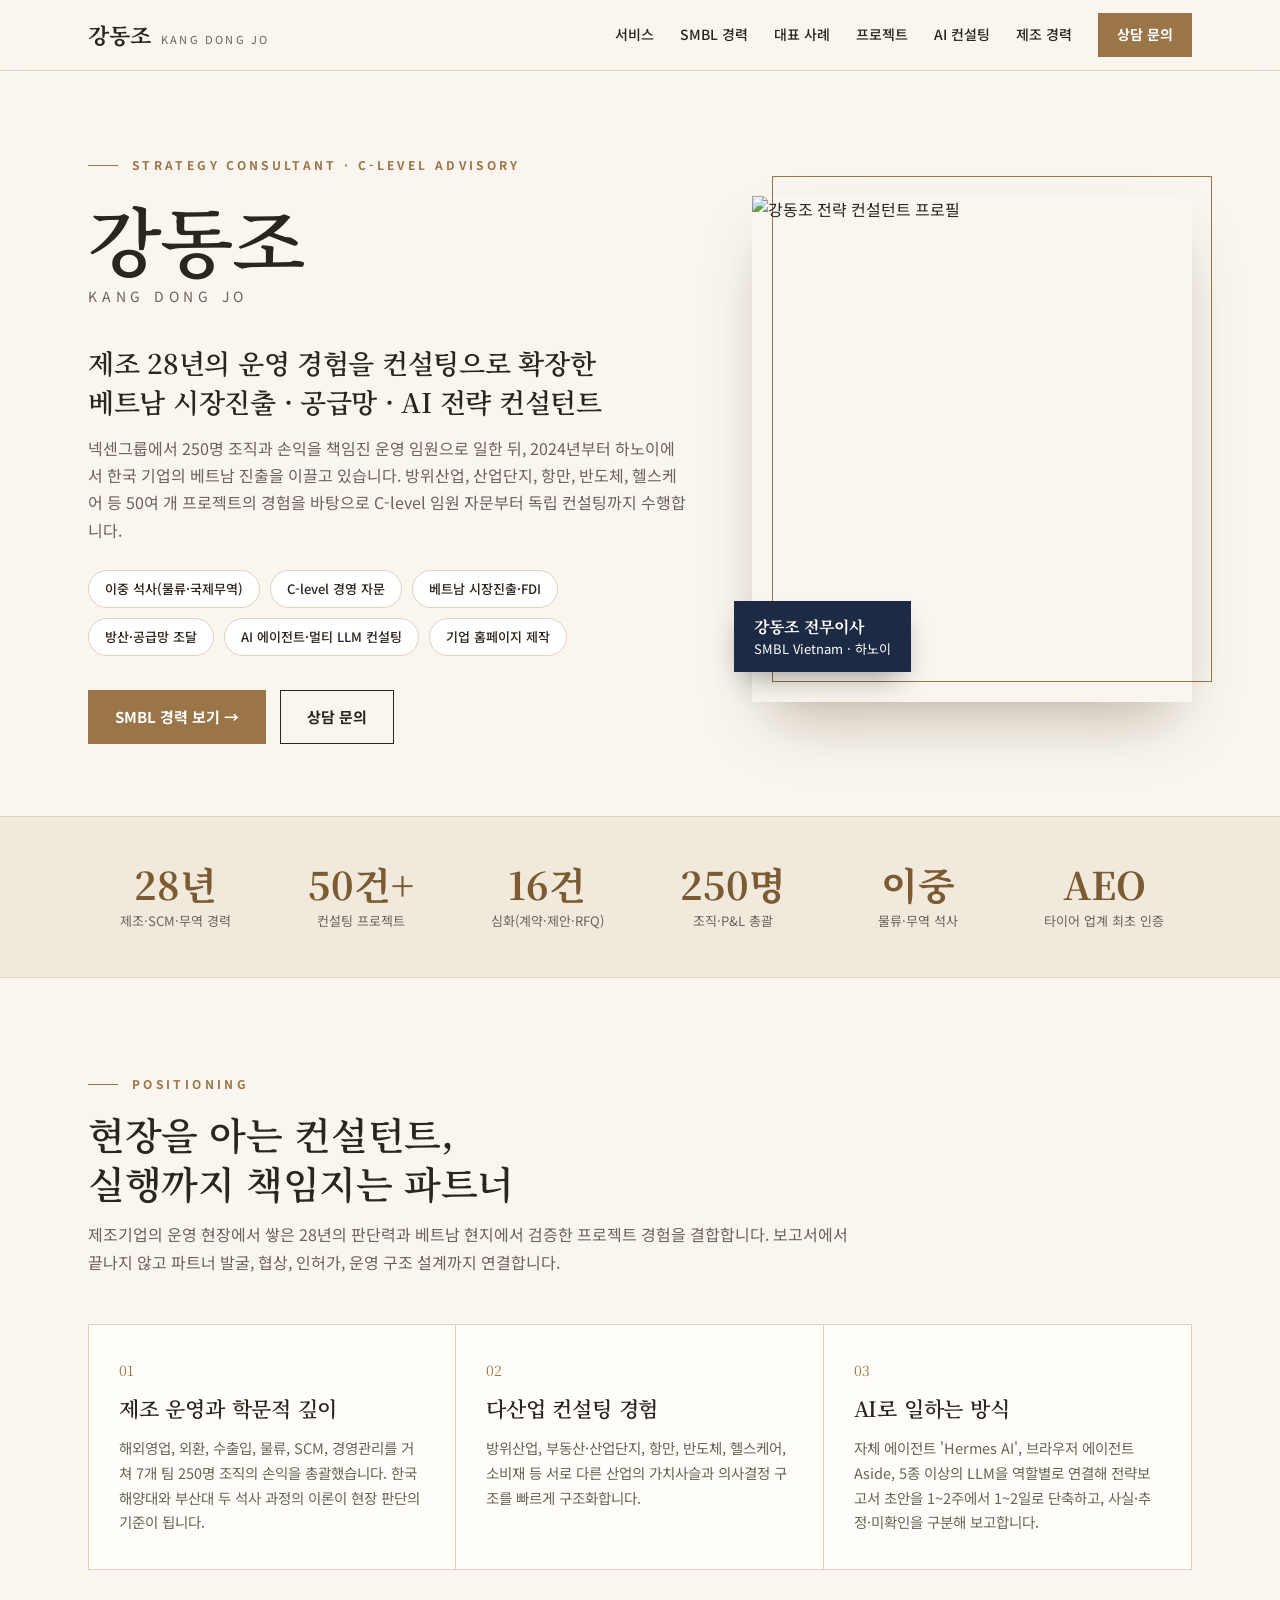
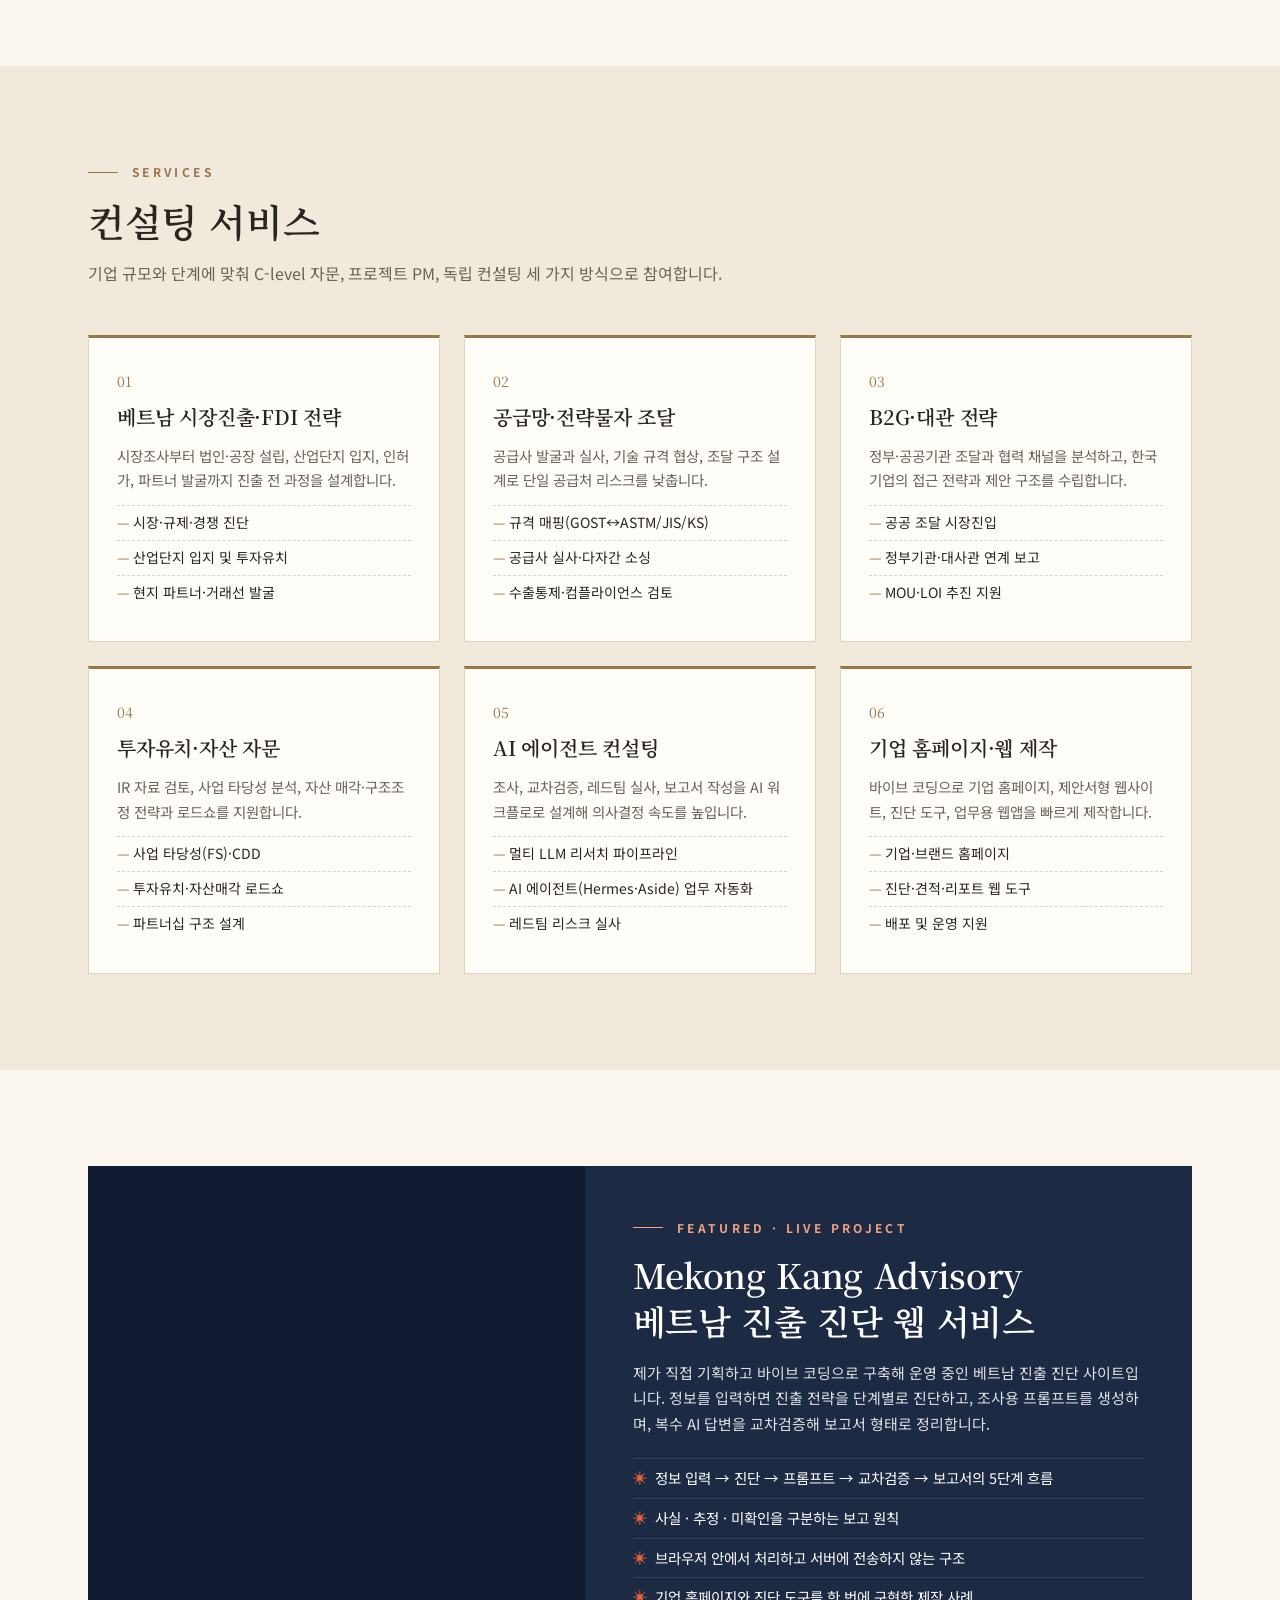
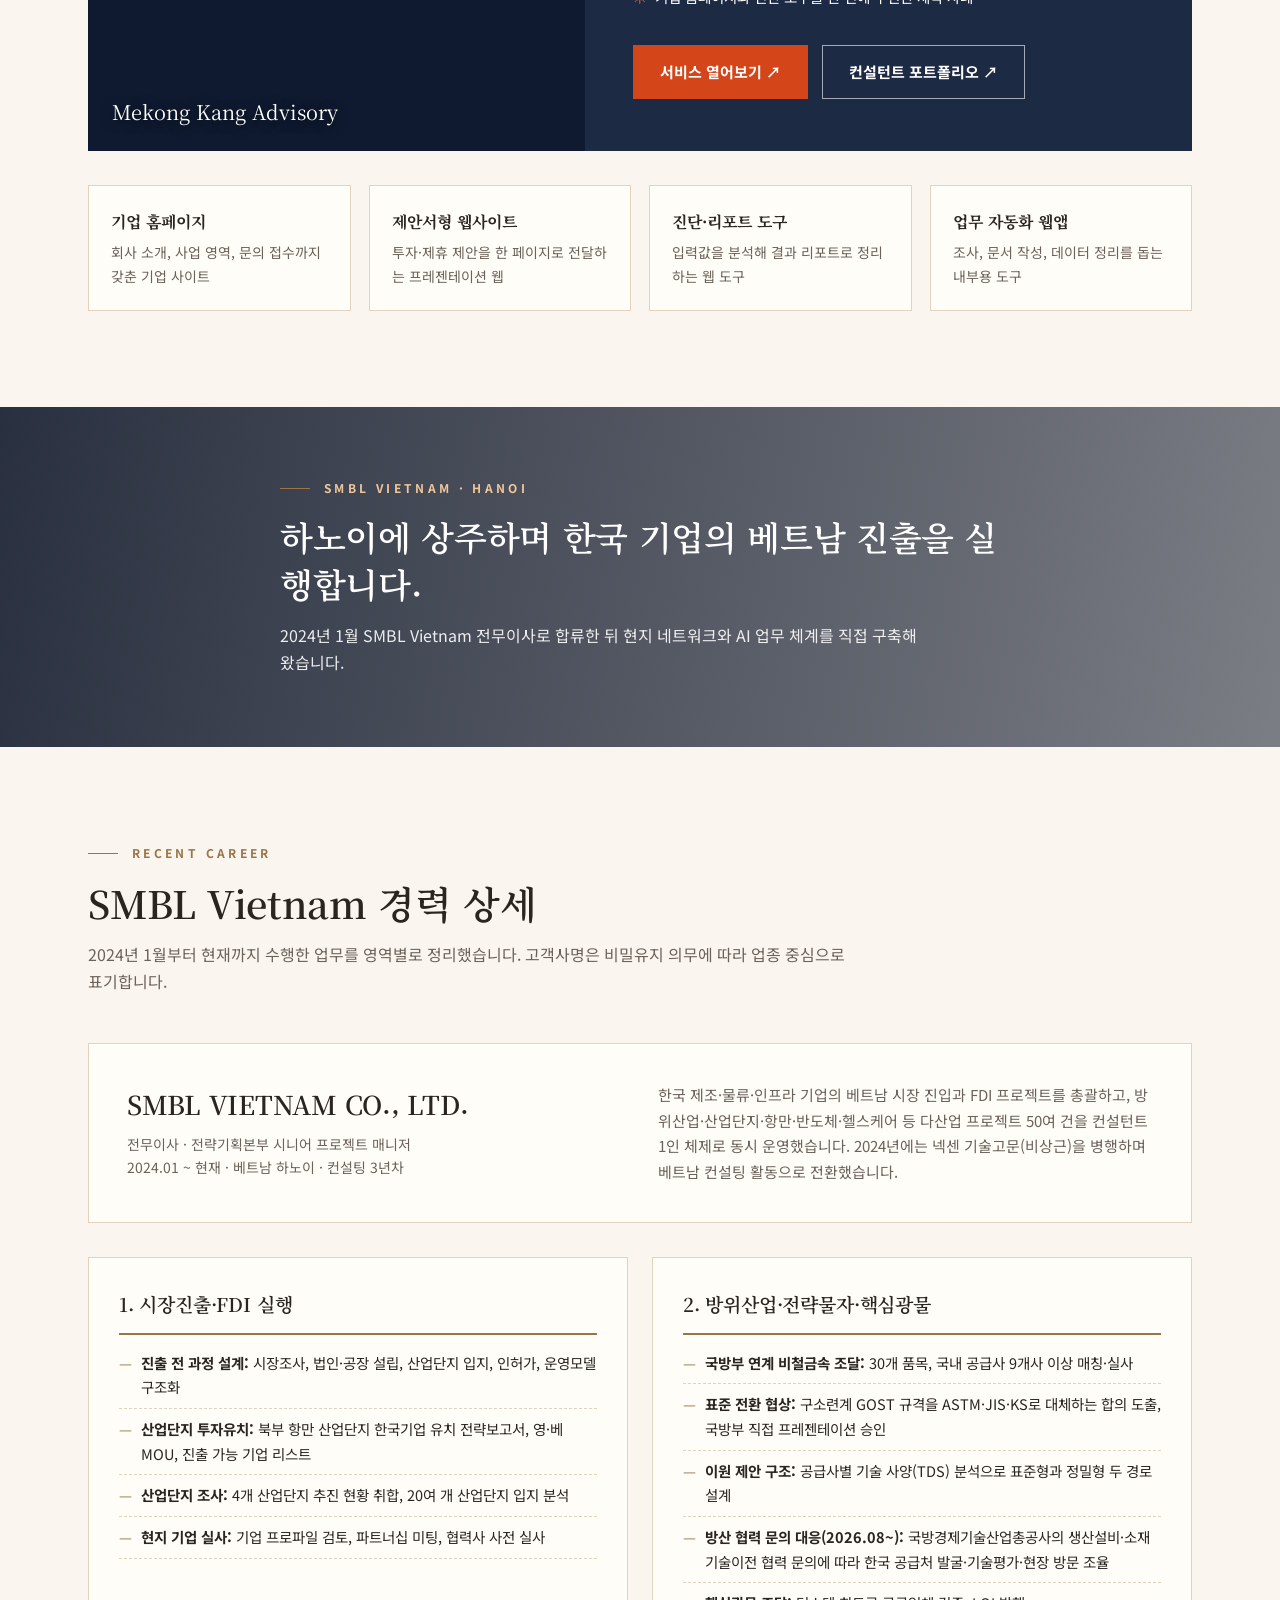
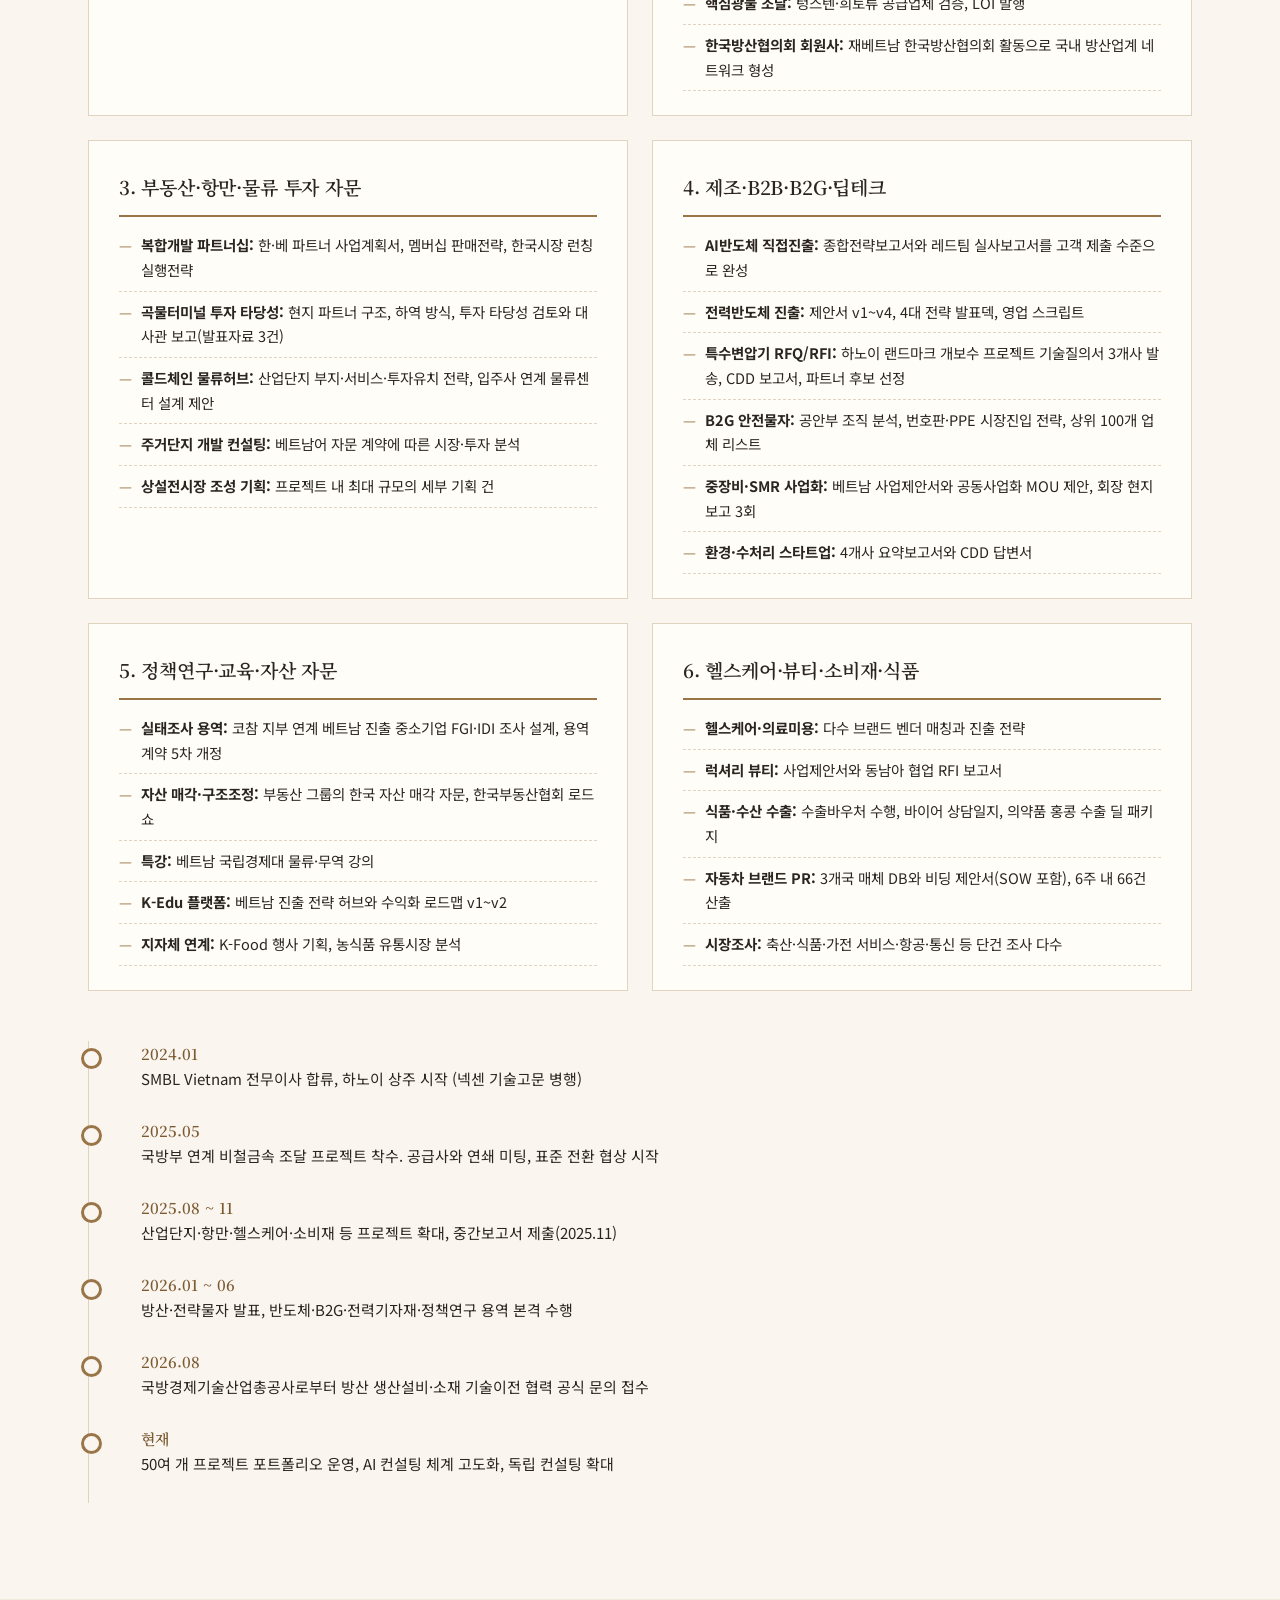
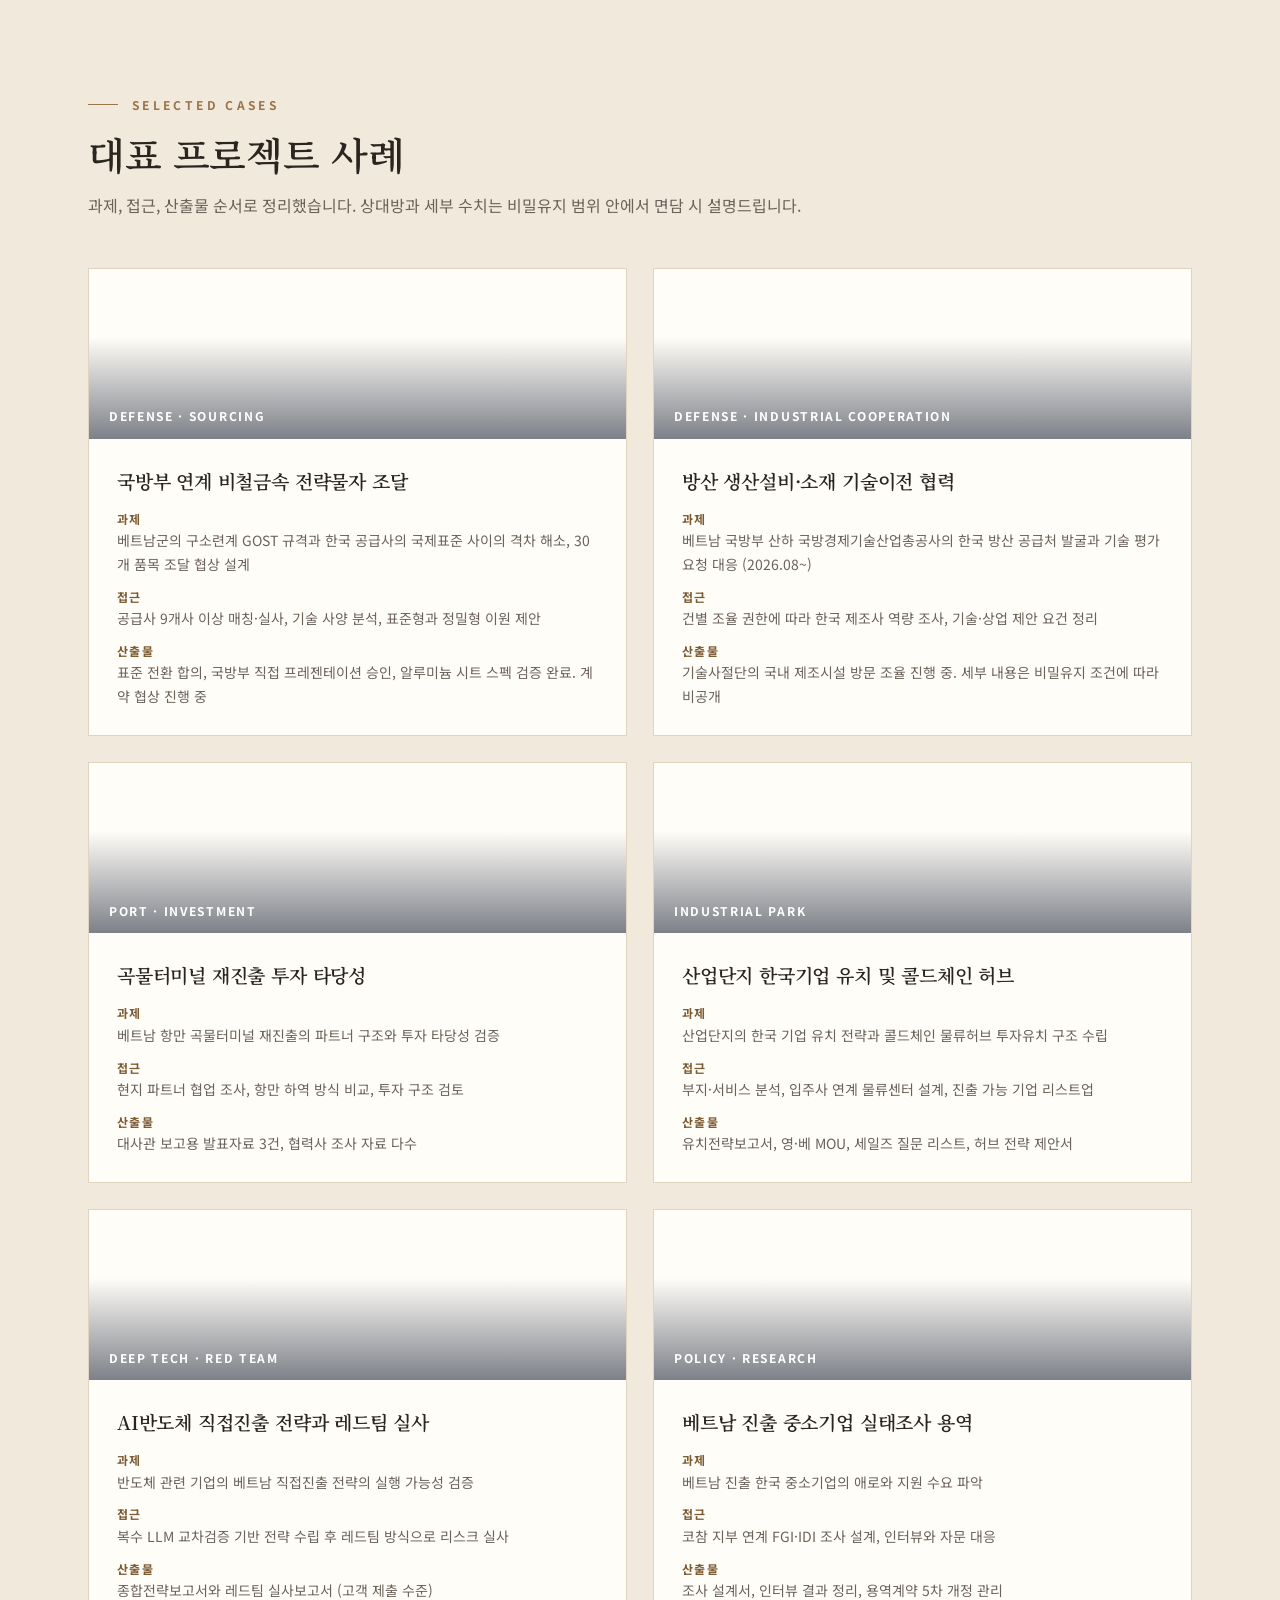
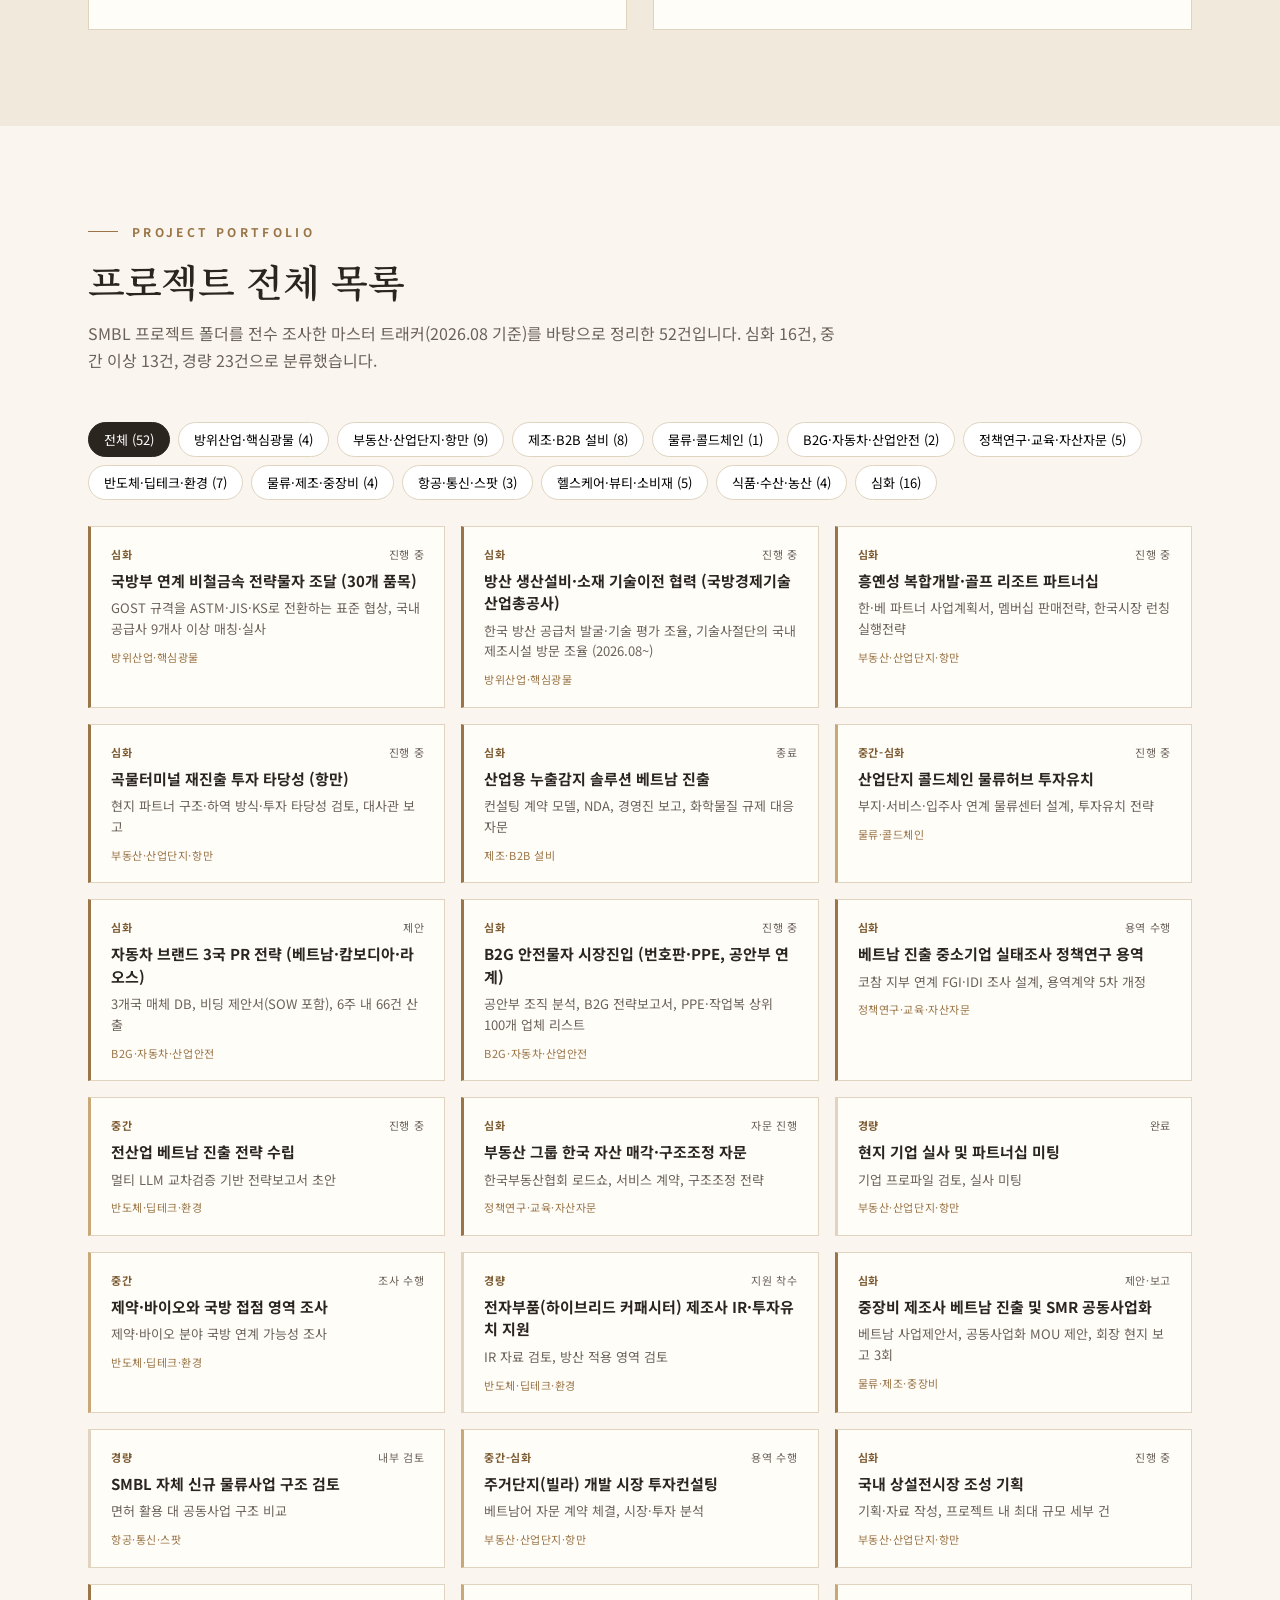
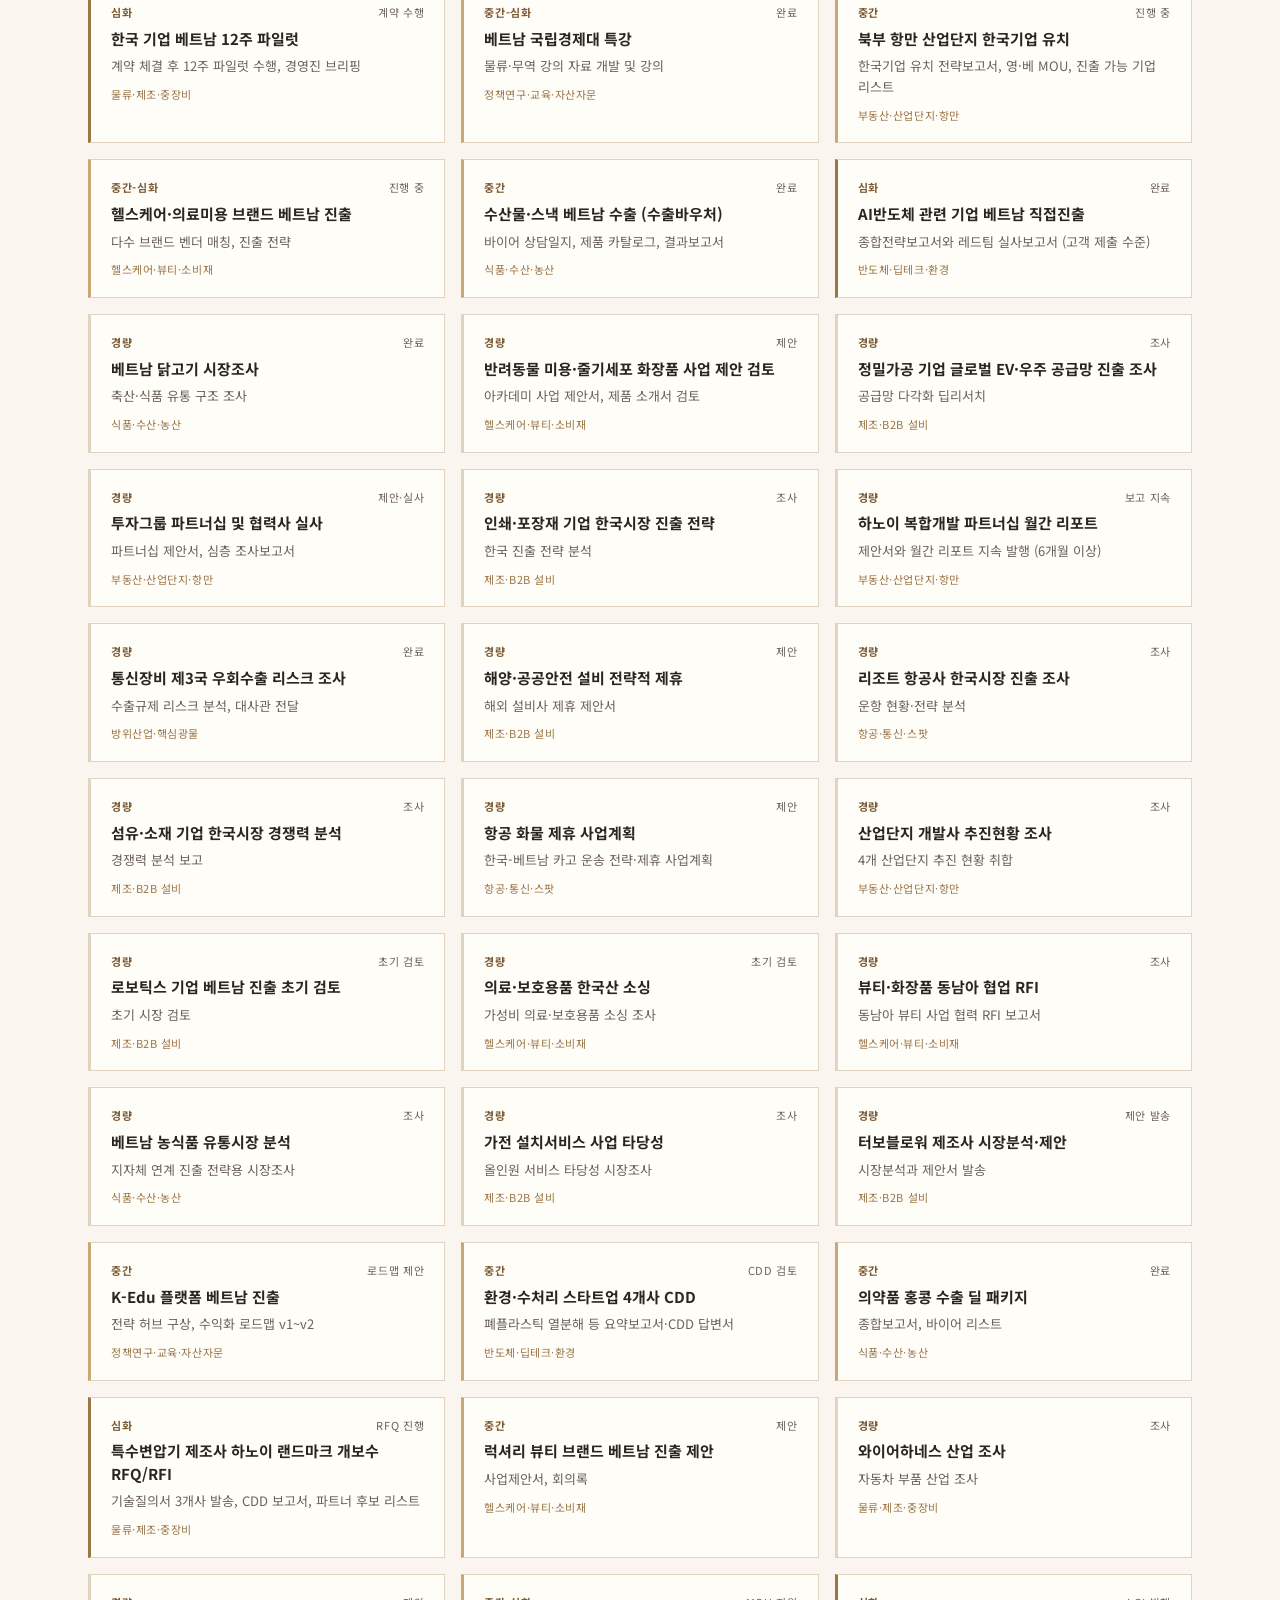
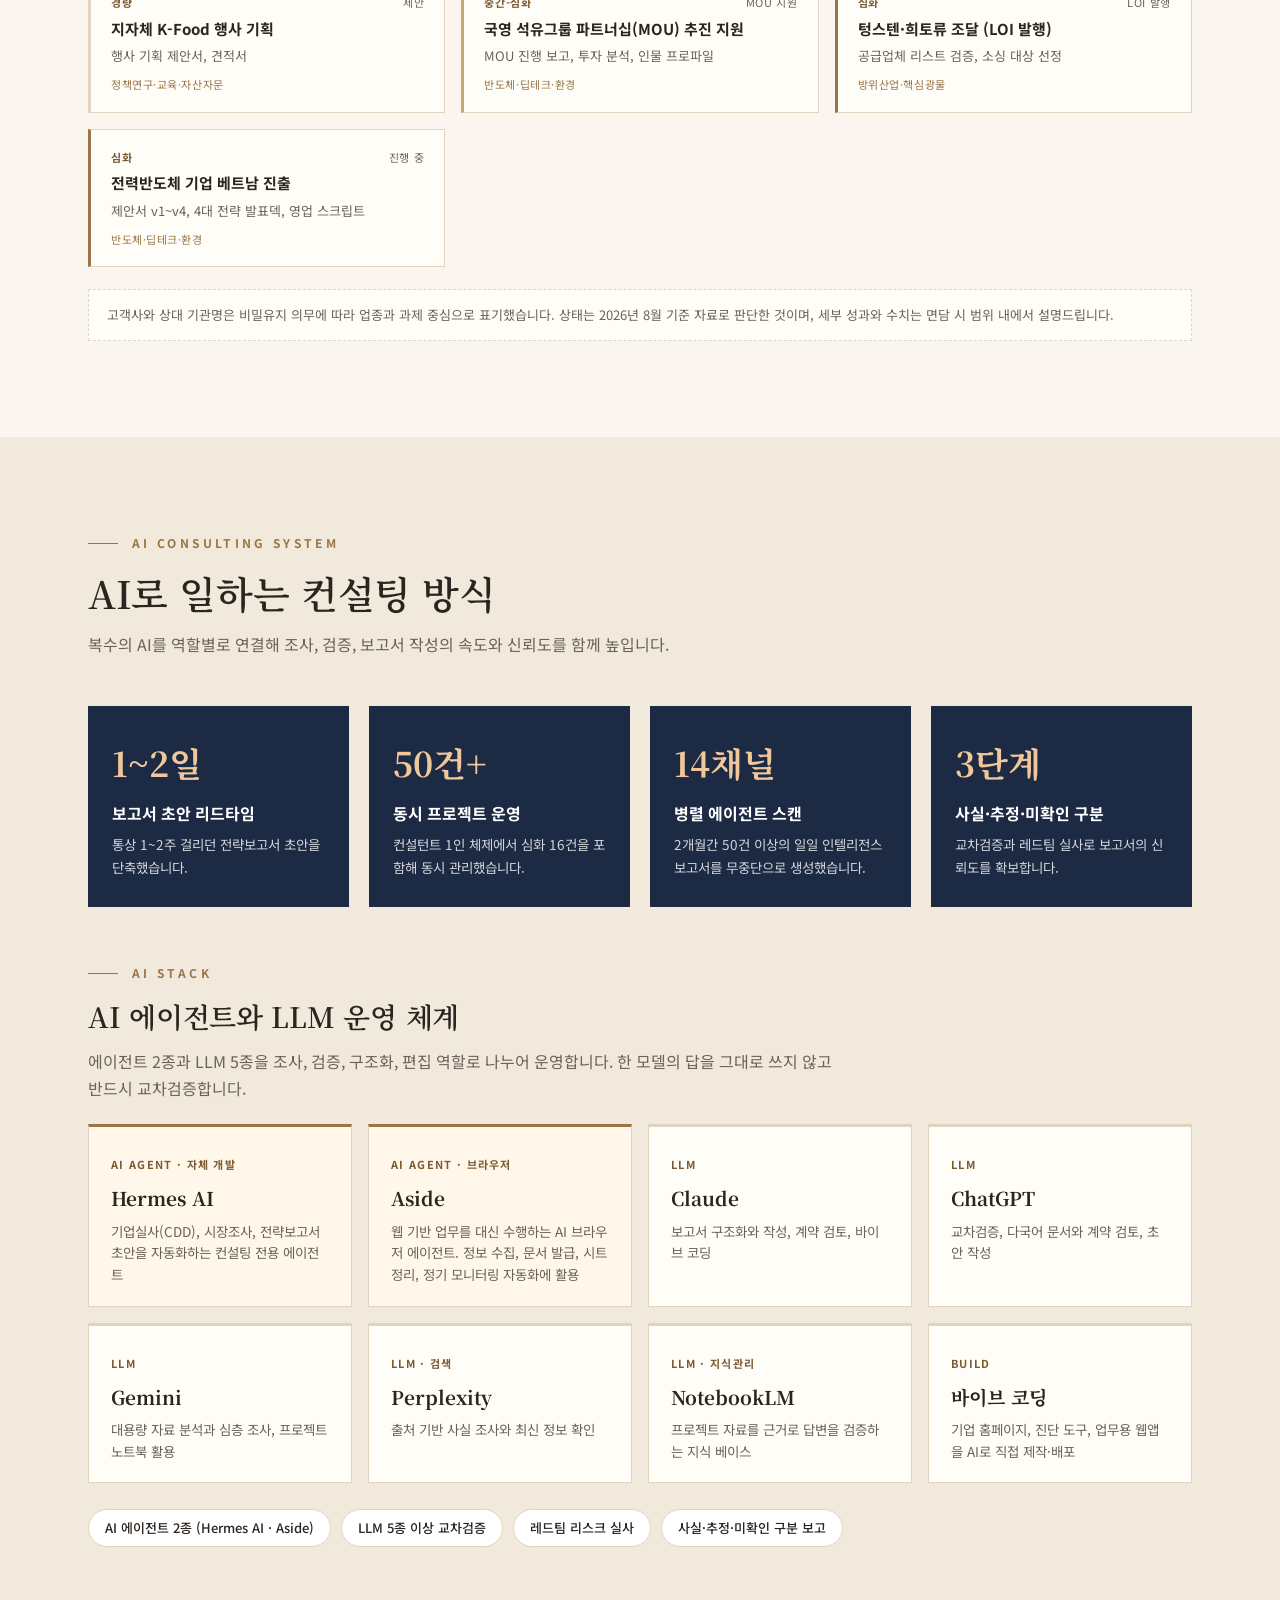
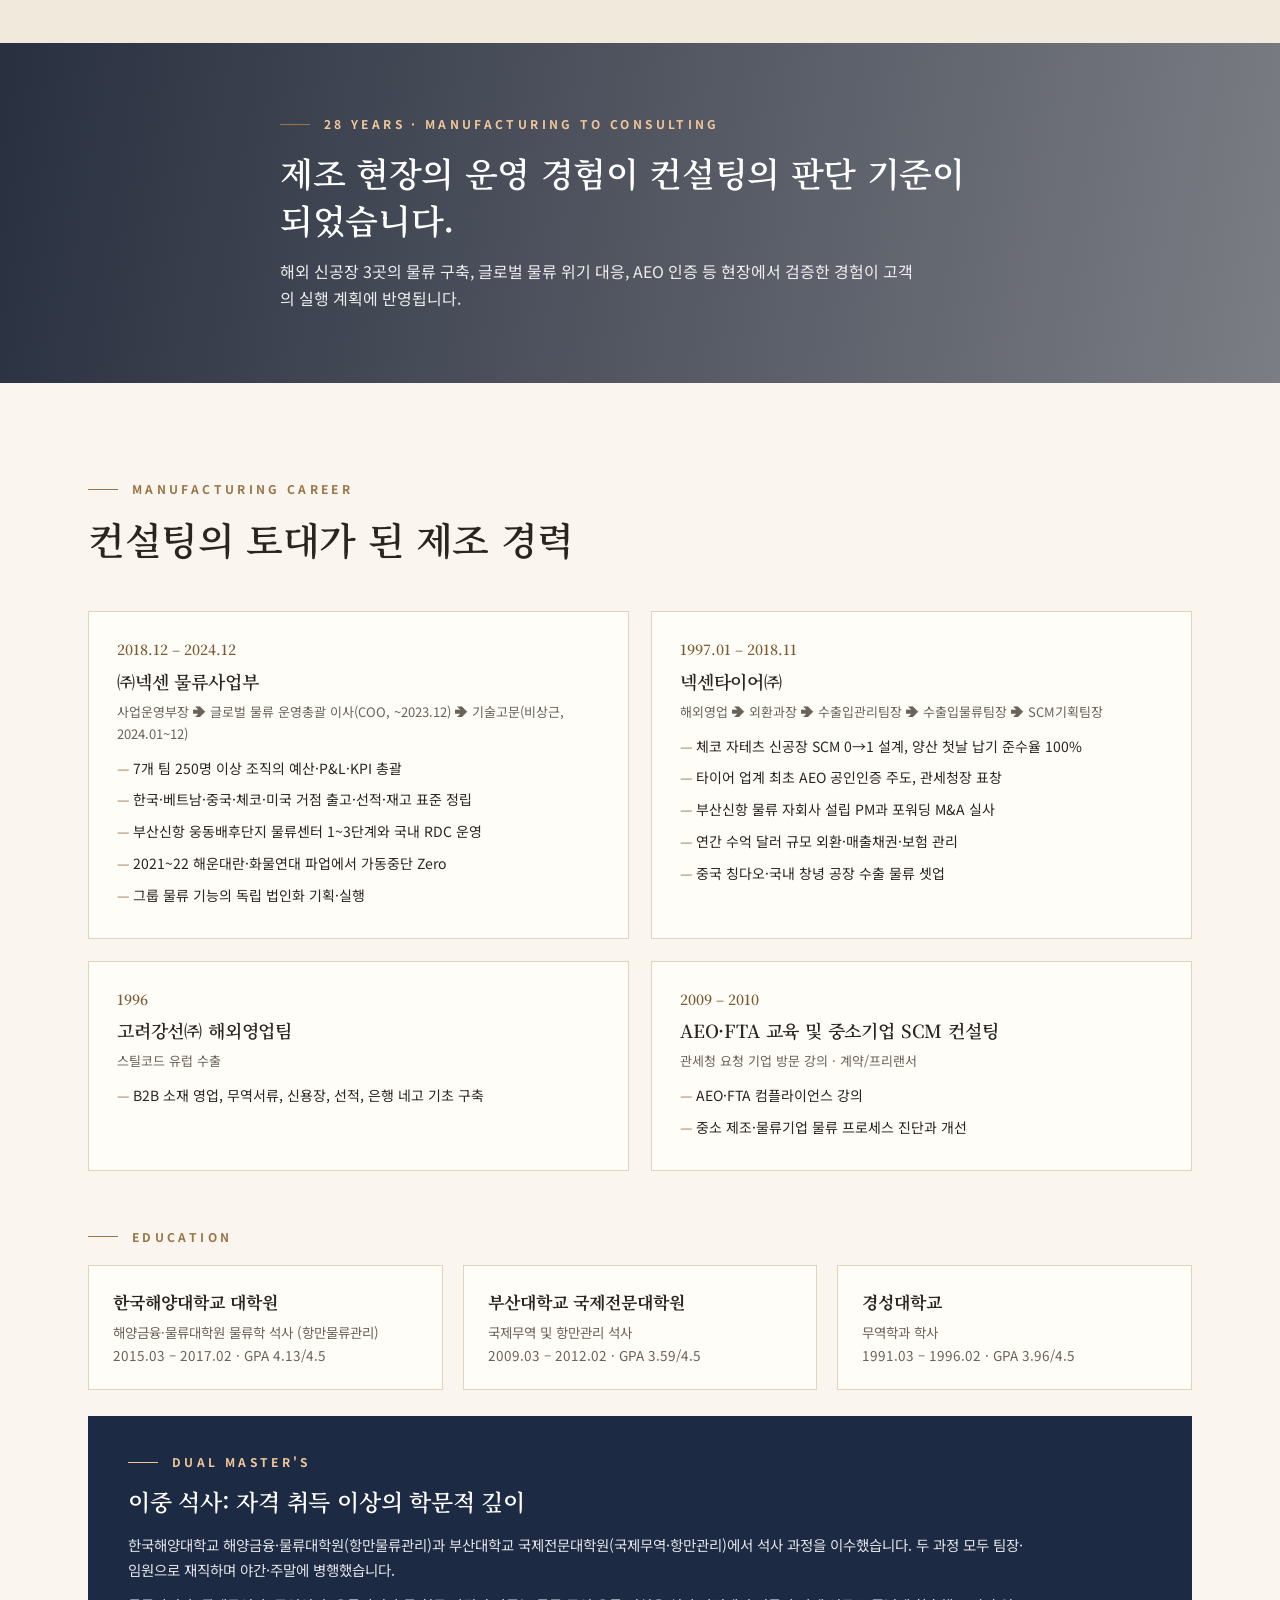
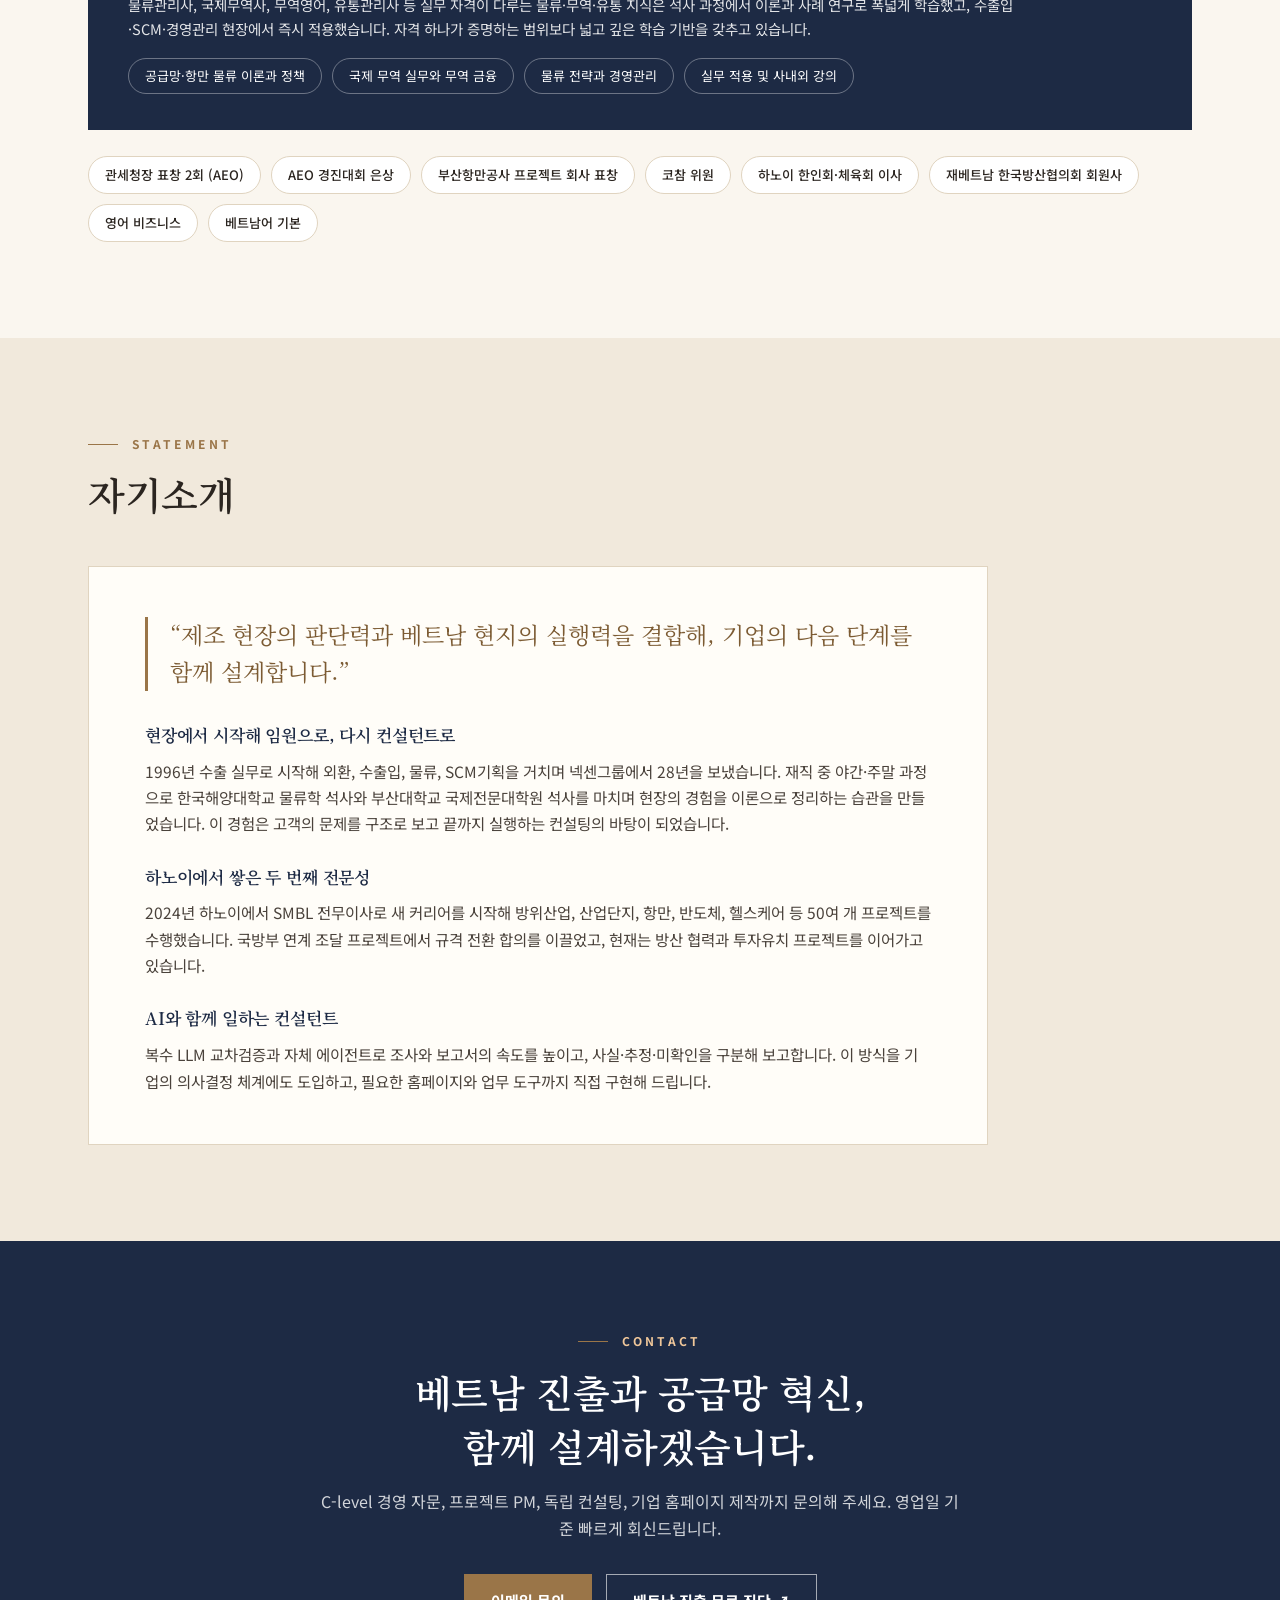
==== resume_v0.1/index.html @ ce31614c "Add resume_v0.1 consultant resume site (index)" ====
<!DOCTYPE html>
<html lang="ko">
<head>
<meta charset="utf-8">
<meta name="viewport" content="width=device-width, initial-scale=1">
<title>강동조 | 전략 컨설턴트 · 베트남 시장진출 · 공급망 · AI 컨설팅</title>
<meta name="description" content="제조 28년의 운영 경험을 컨설팅으로 확장한 전략 컨설턴트 강동조. 베트남 시장진출, 방산·공급망 조달, 산업단지·투자유치, AI 에이전트 컨설팅, 기업 홈페이지 제작.">
<link rel="preconnect" href="https://fonts.googleapis.com">
<link rel="preconnect" href="https://fonts.gstatic.com" crossorigin>
<link href="https://fonts.googleapis.com/css2?family=Noto+Sans+KR:wght@300;400;500;700&family=Noto+Serif+KR:wght@500;600;700&display=swap" rel="stylesheet">
<style>
:root{--bg:#faf6ef;--bg2:#f1e9dc;--ink:#2b2520;--mute:#6b625a;--line:#e0d4c0;--gold:#9a7548;--gold-d:#7c5b33;--card:#fffdf8;--navy:#1d2a44}
*{box-sizing:border-box;margin:0;padding:0}
html{scroll-behavior:smooth}
body{font-family:'Noto Sans KR',sans-serif;background:var(--bg);color:var(--ink);line-height:1.7;font-size:16px;-webkit-font-smoothing:antialiased}
h1,h2,h3,.serif{font-family:'Noto Serif KR',serif;font-weight:600;letter-spacing:-.01em}
a{color:inherit;text-decoration:none}
.wrap{max-width:1160px;margin:0 auto;padding:0 28px}
nav{position:sticky;top:0;z-index:50;background:rgba(250,246,239,.94);backdrop-filter:blur(8px);border-bottom:1px solid var(--line)}
nav .wrap{display:flex;align-items:center;justify-content:space-between;height:70px}
.brand{font-family:'Noto Serif KR',serif;font-size:22px;font-weight:700}
.brand small{font-family:'Noto Sans KR';font-size:11px;letter-spacing:.2em;color:var(--mute);margin-left:10px;font-weight:400}
.menu{display:flex;gap:26px;align-items:center;font-size:14px;font-weight:500}
.menu a:hover{color:var(--gold)}
.btn{display:inline-block;padding:13px 26px;font-weight:700;font-size:15px;border:1px solid var(--gold);transition:.2s;cursor:pointer;background:var(--gold);color:#fff}
.btn:hover{background:var(--gold-d)}
.btn.ghost{background:transparent;color:var(--ink);border-color:var(--ink)}
.btn.ghost:hover{background:var(--ink);color:#fff}
.btn.sm{padding:9px 18px;font-size:14px}
.eyebrow{display:flex;align-items:center;gap:14px;font-size:12px;letter-spacing:.28em;color:var(--gold);font-weight:700;text-transform:uppercase}
.eyebrow:before{content:"";width:30px;height:1px;background:var(--gold)}
section{padding:96px 0}
section.alt{background:var(--bg2)}
.sec-h{margin-bottom:48px}
.sec-h h2{font-size:38px;margin-top:14px;line-height:1.3}
.sec-h p{color:var(--mute);margin-top:14px;max-width:760px}
/* hero */
.hero{padding:84px 0 72px}
.hero .wrap{display:grid;grid-template-columns:1.15fr .85fr;gap:64px;align-items:center}
.hero h1{font-size:76px;line-height:1.1;margin:22px 0 4px}
.en{letter-spacing:.34em;font-size:14px;color:var(--mute)}
.hero h2{font-size:27px;margin:34px 0 14px;line-height:1.45}
.hero p.lead{color:var(--mute);max-width:600px}
.chips{display:flex;flex-wrap:wrap;gap:10px;margin:26px 0 34px}
.chip{border:1px solid var(--line);background:#fff;border-radius:999px;padding:7px 16px;font-size:13px;font-weight:500}
.cta{display:flex;gap:14px;flex-wrap:wrap}
.portrait{position:relative;justify-self:end;width:100%;max-width:440px}
.portrait:before{content:"";position:absolute;inset:-20px -20px 20px 20px;border:1px solid var(--gold)}
.portrait img{position:relative;width:100%;display:block;aspect-ratio:4/4.6;object-fit:cover;object-position:50% 20%;box-shadow:0 30px 60px -20px rgba(60,40,10,.35)}
.portrait .tag{position:absolute;left:-18px;bottom:30px;background:var(--navy);color:#fff;padding:14px 20px;font-size:13px;line-height:1.5;box-shadow:0 14px 30px -10px rgba(0,0,0,.4)}
.portrait .tag b{display:block;font-family:'Noto Serif KR',serif;font-size:16px}
/* stats */
.stats{background:var(--bg2);border-top:1px solid var(--line);border-bottom:1px solid var(--line)}
.stats .wrap{display:grid;grid-template-columns:repeat(6,1fr);gap:10px;padding-top:44px;padding-bottom:44px;text-align:center}
.stat b{display:block;font-family:'Noto Serif KR',serif;font-size:38px;color:var(--gold-d);line-height:1.2}
.stat span{font-size:13px;color:var(--mute)}
/* positioning */
.posi{display:grid;grid-template-columns:repeat(3,1fr);gap:0;border:1px solid var(--line);background:var(--card)}
.posi>div{padding:34px 30px;border-right:1px solid var(--line)}
.posi>div:last-child{border:0}
.posi .n{font-family:'Noto Serif KR';color:var(--gold);font-size:14px}
.posi h3{font-size:21px;margin:8px 0 10px}
.posi p{font-size:14.5px;color:var(--mute)}
/* services */
.grid3{display:grid;grid-template-columns:repeat(3,1fr);gap:24px}
.card{background:var(--card);border:1px solid var(--line);padding:32px 28px;border-top:3px solid var(--gold)}
.card .n{color:var(--gold);font-family:'Noto Serif KR';font-size:14px}
.card h3{font-size:20px;margin:6px 0 10px}
.card p{font-size:14.5px;color:var(--mute)}
.card ul{margin-top:12px;list-style:none;font-size:14px}
.card li{padding:5px 0 5px 16px;position:relative;border-top:1px dashed var(--line)}
.card li:before{content:"—";position:absolute;left:0;color:var(--gold)}
/* band image */
.band{position:relative;min-height:340px;color:#fff;display:flex;align-items:center;background-size:cover;background-position:center}
.band:before{content:"";position:absolute;inset:0;background:linear-gradient(100deg,rgba(18,26,44,.9),rgba(18,26,44,.55))}
.band .wrap{position:relative}
.band h2{font-size:34px;max-width:720px;line-height:1.4}
.band p{max-width:640px;margin-top:14px;opacity:.9}
/* featured site */
.feat{display:grid;grid-template-columns:.9fr 1.1fr;background:var(--navy);color:#fff;overflow:hidden}
.feat .pic{background:#0f1a30 url(assets/portrait.jpg) center 12%/cover;min-height:460px;position:relative}
.feat .pic:after{content:"Mekong Kang Advisory";position:absolute;left:24px;bottom:22px;font-family:'Noto Serif KR';font-size:20px;text-shadow:0 2px 12px rgba(0,0,0,.6)}
.feat .txt{padding:52px 48px}
.feat .eyebrow{color:#f0a37e}.feat .eyebrow:before{background:#f0a37e}
.feat h2{font-size:34px;margin:14px 0 16px;line-height:1.35}
.feat p{opacity:.85;font-size:15px}
.feat ul{list-style:none;margin:22px 0 28px}
.feat li{padding:7px 0 7px 22px;position:relative;font-size:14.5px;border-top:1px solid rgba(255,255,255,.12)}
.feat li:before{content:"✳";position:absolute;left:0;color:#e8643a}
.btn.org{background:#d4461a;border-color:#d4461a}.btn.org:hover{background:#b83a14}
.btn.wh{background:transparent;border-color:rgba(255,255,255,.6);color:#fff}.btn.wh:hover{background:#fff;color:var(--navy)}
.web-grid{display:grid;grid-template-columns:repeat(4,1fr);gap:18px;margin-top:34px}
.web-grid div{background:var(--card);border:1px solid var(--line);padding:22px;font-size:14px}
.web-grid b{display:block;font-family:'Noto Serif KR';font-size:16px;margin-bottom:6px}
.web-grid span{color:var(--mute)}
/* SMBL */
.role{display:grid;grid-template-columns:1fr 1fr;gap:36px;background:var(--card);border:1px solid var(--line);padding:38px;margin-bottom:34px}
.role h3{font-size:26px}
.role .meta{color:var(--mute);font-size:14px;margin-top:6px}
.role p{font-size:15px;color:var(--mute)}
.pillars{display:grid;grid-template-columns:repeat(2,1fr);gap:24px}
.pillar{background:var(--card);border:1px solid var(--line);padding:30px 30px 24px}
.pillar h3{font-size:19px;padding-bottom:12px;border-bottom:2px solid var(--gold);margin-bottom:8px}
.pillar ul{list-style:none}
.pillar li{padding:8px 0 8px 22px;position:relative;font-size:14.5px;border-bottom:1px dashed var(--line)}
.pillar li:before{content:"—";position:absolute;left:0;color:var(--gold)}
.pillar li b{font-weight:700}
/* timeline */
.tl{position:relative;margin-top:50px;padding-left:34px;border-left:1px solid var(--line)}
.tl .it{position:relative;padding:0 0 26px 18px}
.tl .it:before{content:"";position:absolute;left:-42px;top:7px;width:15px;height:15px;border-radius:50%;background:var(--bg);border:3px solid var(--gold)}
.tl .d{font-family:'Noto Serif KR';font-weight:600;color:var(--gold-d);font-size:15px}
.tl .t{font-size:15px}
/* cases */
.cases{display:grid;grid-template-columns:repeat(2,1fr);gap:26px}
.case{background:var(--card);border:1px solid var(--line);overflow:hidden;display:flex;flex-direction:column}
.case .img{height:170px;background-size:cover;background-position:center;position:relative}
.case .img:after{content:"";position:absolute;inset:0;background:linear-gradient(0deg,rgba(18,26,44,.55),transparent 60%)}
.case .img span{position:absolute;left:20px;bottom:12px;z-index:1;color:#fff;font-size:12px;letter-spacing:.14em;font-weight:700}
.case .b{padding:26px 28px}
.case h3{font-size:19px;margin-bottom:12px}
.case dl{font-size:14px}
.case dt{font-weight:700;color:var(--gold-d);margin-top:10px;font-size:12px;letter-spacing:.12em}
.case dd{color:var(--mute)}
/* portfolio */
.filters{display:flex;flex-wrap:wrap;gap:8px;margin-bottom:26px}
.fbtn{border:1px solid var(--line);background:#fff;padding:7px 15px;border-radius:999px;font-size:13px;cursor:pointer;font-family:inherit}
.fbtn.on{background:var(--ink);color:#fff;border-color:var(--ink)}
.plist{display:grid;grid-template-columns:repeat(3,1fr);gap:16px}
.pj{background:var(--card);border:1px solid var(--line);padding:18px 20px;border-left:3px solid var(--line)}
.pj.d1{border-left-color:var(--gold)}
.pj.d2{border-left-color:#c9a878}
.pj .top{display:flex;justify-content:space-between;gap:8px;font-size:11px;letter-spacing:.06em}
.pj .dp{font-weight:700;color:var(--gold-d)}
.pj .st{color:var(--mute)}
.pj h4{font-size:15px;line-height:1.5;margin:6px 0;font-weight:700}
.pj p{font-size:13px;color:var(--mute);line-height:1.6}
.pj .sc{font-size:11px;color:var(--gold);margin-top:8px;letter-spacing:.05em}
.note{margin-top:22px;font-size:13px;color:var(--mute);border:1px dashed var(--line);padding:14px 18px;background:#fffdf8}
/* AI */
.ai{display:grid;grid-template-columns:repeat(4,1fr);gap:20px}
.ai div{background:var(--navy);color:#fff;padding:28px 24px}
.ai b{display:block;font-family:'Noto Serif KR';font-size:34px;color:#f0c79a}
.ai h4{font-size:16px;margin:8px 0 6px}
.ai p{font-size:13.5px;opacity:.8}
/* career */
.career{display:grid;grid-template-columns:repeat(2,1fr);gap:22px}
.cr{background:var(--card);border:1px solid var(--line);padding:26px 28px}
.cr .y{font-family:'Noto Serif KR';color:var(--gold-d);font-weight:600;font-size:14px}
.cr h3{font-size:18px;margin:4px 0}
.cr .r{font-size:13px;color:var(--mute);margin-bottom:8px}
.cr ul{list-style:none;font-size:14px}
.cr li{padding:4px 0 4px 16px;position:relative}
.cr li:before{content:"—";position:absolute;left:0;color:var(--gold)}
.edu{display:grid;grid-template-columns:repeat(3,1fr);gap:20px;margin-top:10px}
.edu div{background:var(--card);border:1px solid var(--line);padding:22px 24px}
.edu b{font-family:'Noto Serif KR';font-size:17px}
.edu span{display:block;color:var(--mute);font-size:13.5px;margin-top:4px}
.dual{margin-top:26px;background:var(--navy);color:#fff;padding:36px 40px}
.dual .eyebrow{color:#f0c79a}.dual .eyebrow:before{background:#f0c79a}
.dual h3{font-size:23px;margin:10px 0 12px}
.dual p{font-size:14.5px;opacity:.88;margin-bottom:10px;max-width:900px}
.dual ul{list-style:none;display:flex;flex-wrap:wrap;gap:10px;margin-top:16px}
.dual li{border:1px solid rgba(255,255,255,.35);border-radius:999px;padding:6px 16px;font-size:13px}
.stack{display:grid;grid-template-columns:repeat(4,1fr);gap:16px}
.sk{background:var(--card);border:1px solid var(--line);padding:22px 22px 20px;border-top:3px solid var(--line)}
.sk.ag{border-top-color:var(--gold);background:#fff8ea}
.sk span{font-size:11px;letter-spacing:.12em;color:var(--gold-d);font-weight:700}
.sk h4{font-family:"Noto Serif KR",serif;font-size:19px;margin:6px 0}
.sk p{font-size:13.5px;color:var(--mute);line-height:1.6}
.tags{display:flex;flex-wrap:wrap;gap:10px;margin-top:26px}
/* letter */
.letter{background:var(--card);border:1px solid var(--line);padding:50px 56px;max-width:900px}
.letter blockquote{font-family:'Noto Serif KR';font-size:23px;line-height:1.6;color:var(--gold-d);border-left:3px solid var(--gold);padding-left:22px;margin-bottom:30px}
.letter h3{font-size:17px;margin:26px 0 8px;color:var(--navy)}
.letter p{color:#4a423b;font-size:15.5px}
/* contact */
.contact{background:var(--navy);color:#fff;text-align:center;padding:90px 0}
.contact h2{font-size:38px;line-height:1.4}
.contact p{opacity:.8;margin:16px auto 32px;max-width:640px}
.cinfo{margin-top:34px;font-size:14px;opacity:.85;display:flex;justify-content:center;gap:34px;flex-wrap:wrap}
footer{padding:26px 0;font-size:12.5px;color:var(--mute);text-align:center;background:var(--bg2)}
.reveal{opacity:0;transform:translateY(18px);transition:.7s}
.reveal.in{opacity:1;transform:none}
@media(max-width:980px){
 .hero .wrap,.feat,.role{grid-template-columns:1fr}.hero h1{font-size:54px}.portrait{justify-self:center;max-width:380px;margin-top:20px}
 .grid3,.posi,.pillars,.cases,.career,.edu,.web-grid,.ai,.stack{grid-template-columns:1fr}.plist{grid-template-columns:1fr 1fr}
 .stats .wrap{grid-template-columns:repeat(3,1fr)}.menu a:not(.btn){display:none}.posi>div{border-right:0;border-bottom:1px solid var(--line)}
 .letter{padding:30px 24px}.feat .txt{padding:34px 26px}.sec-h h2,.contact h2,.band h2{font-size:28px}
}
@media(max-width:1100px) and (min-width:981px){.stack{grid-template-columns:repeat(2,1fr)}}
@media(max-width:600px){.plist{grid-template-columns:1fr}.wrap{padding:0 20px}section{padding:68px 0}}
</style>
</head>
<body>
<nav><div class="wrap">
 <a href="#top" class="brand">강동조<small>KANG DONG JO</small></a>
 <div class="menu">
  <a href="#services">서비스</a><a href="#smbl">SMBL 경력</a><a href="#cases">대표 사례</a><a href="#portfolio">프로젝트</a><a href="#ai">AI 컨설팅</a><a href="#career">제조 경력</a>
  <a class="btn sm" href="#contact">상담 문의</a>
 </div>
</div></nav>

<header class="hero" id="top"><div class="wrap">
 <div>
  <div class="eyebrow">Strategy Consultant · C-Level Advisory</div>
  <h1>강동조</h1><div class="en">KANG DONG JO</div>
  <h2>제조 28년의 운영 경험을 컨설팅으로 확장한<br>베트남 시장진출 · 공급망 · AI 전략 컨설턴트</h2>
  <p class="lead">넥센그룹에서 250명 조직과 손익을 책임진 운영 임원으로 일한 뒤, 2024년부터 하노이에서 한국 기업의 베트남 진출을 이끌고 있습니다. 방위산업, 산업단지, 항만, 반도체, 헬스케어 등 50여 개 프로젝트의 경험을 바탕으로 C-level 임원 자문부터 독립 컨설팅까지 수행합니다.</p>
  <div class="chips"><span class="chip">이중 석사(물류·국제무역)</span><span class="chip">C-level 경영 자문</span><span class="chip">베트남 시장진출·FDI</span><span class="chip">방산·공급망 조달</span><span class="chip">AI 에이전트·멀티 LLM 컨설팅</span><span class="chip">기업 홈페이지 제작</span></div>
  <div class="cta"><a class="btn" href="#smbl">SMBL 경력 보기 →</a><a class="btn ghost" href="#contact">상담 문의</a></div>
 </div>
 <div class="portrait">
  <img src="assets/portrait.jpg" alt="강동조 전략 컨설턴트 프로필">
  <div class="tag"><b>강동조 전무이사</b>SMBL Vietnam · 하노이</div>
 </div>
</div></header>

<div class="stats"><div class="wrap">
 <div class="stat"><b>28년</b><span>제조·SCM·무역 경력</span></div>
 <div class="stat"><b>50건+</b><span>컨설팅 프로젝트</span></div>
 <div class="stat"><b>16건</b><span>심화(계약·제안·RFQ)</span></div>
 <div class="stat"><b>250명</b><span>조직·P&amp;L 총괄</span></div>
 <div class="stat"><b>이중</b><span>물류·무역 석사</span></div>
 <div class="stat"><b>AEO</b><span>타이어 업계 최초 인증</span></div>
</div></div>

<section>
 <div class="wrap reveal">
  <div class="sec-h"><div class="eyebrow">Positioning</div><h2>현장을 아는 컨설턴트,<br>실행까지 책임지는 파트너</h2><p>제조기업의 운영 현장에서 쌓은 28년의 판단력과 베트남 현지에서 검증한 프로젝트 경험을 결합합니다. 보고서에서 끝나지 않고 파트너 발굴, 협상, 인허가, 운영 구조 설계까지 연결합니다.</p></div>
  <div class="posi">
   <div><div class="n">01</div><h3>제조 운영과 학문적 깊이</h3><p>해외영업, 외환, 수출입, 물류, SCM, 경영관리를 거쳐 7개 팀 250명 조직의 손익을 총괄했습니다. 한국해양대와 부산대 두 석사 과정의 이론이 현장 판단의 기준이 됩니다.</p></div>
   <div><div class="n">02</div><h3>다산업 컨설팅 경험</h3><p>방위산업, 부동산·산업단지, 항만, 반도체, 헬스케어, 소비재 등 서로 다른 산업의 가치사슬과 의사결정 구조를 빠르게 구조화합니다.</p></div>
   <div><div class="n">03</div><h3>AI로 일하는 방식</h3><p>자체 에이전트 'Hermes AI', 브라우저 에이전트 Aside, 5종 이상의 LLM을 역할별로 연결해 전략보고서 초안을 1~2주에서 1~2일로 단축하고, 사실·추정·미확인을 구분해 보고합니다.</p></div>
  </div>
 </div>
</section>

<section class="alt" id="services">
 <div class="wrap">
  <div class="sec-h reveal"><div class="eyebrow">Services</div><h2>컨설팅 서비스</h2><p>기업 규모와 단계에 맞춰 C-level 자문, 프로젝트 PM, 독립 컨설팅 세 가지 방식으로 참여합니다.</p></div>
  <div class="grid3 reveal">
   <div class="card"><div class="n">01</div><h3>베트남 시장진출·FDI 전략</h3><p>시장조사부터 법인·공장 설립, 산업단지 입지, 인허가, 파트너 발굴까지 진출 전 과정을 설계합니다.</p><ul><li>시장·규제·경쟁 진단</li><li>산업단지 입지 및 투자유치</li><li>현지 파트너·거래선 발굴</li></ul></div>
   <div class="card"><div class="n">02</div><h3>공급망·전략물자 조달</h3><p>공급사 발굴과 실사, 기술 규격 협상, 조달 구조 설계로 단일 공급처 리스크를 낮춥니다.</p><ul><li>규격 매핑(GOST↔ASTM/JIS/KS)</li><li>공급사 실사·다자간 소싱</li><li>수출통제·컴플라이언스 검토</li></ul></div>
   <div class="card"><div class="n">03</div><h3>B2G·대관 전략</h3><p>정부·공공기관 조달과 협력 채널을 분석하고, 한국 기업의 접근 전략과 제안 구조를 수립합니다.</p><ul><li>공공 조달 시장진입</li><li>정부기관·대사관 연계 보고</li><li>MOU·LOI 추진 지원</li></ul></div>
   <div class="card"><div class="n">04</div><h3>투자유치·자산 자문</h3><p>IR 자료 검토, 사업 타당성 분석, 자산 매각·구조조정 전략과 로드쇼를 지원합니다.</p><ul><li>사업 타당성(FS)·CDD</li><li>투자유치·자산매각 로드쇼</li><li>파트너십 구조 설계</li></ul></div>
   <div class="card"><div class="n">05</div><h3>AI 에이전트 컨설팅</h3><p>조사, 교차검증, 레드팀 실사, 보고서 작성을 AI 워크플로로 설계해 의사결정 속도를 높입니다.</p><ul><li>멀티 LLM 리서치 파이프라인</li><li>AI 에이전트(Hermes·Aside) 업무 자동화</li><li>레드팀 리스크 실사</li></ul></div>
   <div class="card"><div class="n">06</div><h3>기업 홈페이지·웹 제작</h3><p>바이브 코딩으로 기업 홈페이지, 제안서형 웹사이트, 진단 도구, 업무용 웹앱을 빠르게 제작합니다.</p><ul><li>기업·브랜드 홈페이지</li><li>진단·견적·리포트 웹 도구</li><li>배포 및 운영 지원</li></ul></div>
  </div>
 </div>
</section>

<section>
 <div class="wrap reveal">
  <div class="feat">
   <div class="pic"></div>
   <div class="txt">
    <div class="eyebrow">Featured · Live Project</div>
    <h2>Mekong Kang Advisory<br>베트남 진출 진단 웹 서비스</h2>
    <p>제가 직접 기획하고 바이브 코딩으로 구축해 운영 중인 베트남 진출 진단 사이트입니다. 정보를 입력하면 진출 전략을 단계별로 진단하고, 조사용 프롬프트를 생성하며, 복수 AI 답변을 교차검증해 보고서 형태로 정리합니다.</p>
    <ul><li>정보 입력 → 진단 → 프롬프트 → 교차검증 → 보고서의 5단계 흐름</li><li>사실 · 추정 · 미확인을 구분하는 보고 원칙</li><li>브라우저 안에서 처리하고 서버에 전송하지 않는 구조</li><li>기업 홈페이지와 진단 도구를 한 번에 구현한 제작 사례</li></ul>
    <a class="btn org" href="https://djkang1004.github.io/DongJo_Kang_Resume/vietnam-entry/" target="_blank" rel="noopener">서비스 열어보기 ↗</a>
    <a class="btn wh" href="https://smbl1.github.io/djkang_Consultant" target="_blank" rel="noopener" style="margin-left:10px">컨설턴트 포트폴리오 ↗</a>
   </div>
  </div>
  <div class="web-grid">
   <div><b>기업 홈페이지</b><span>회사 소개, 사업 영역, 문의 접수까지 갖춘 기업 사이트</span></div>
   <div><b>제안서형 웹사이트</b><span>투자·제휴 제안을 한 페이지로 전달하는 프레젠테이션 웹</span></div>
   <div><b>진단·리포트 도구</b><span>입력값을 분석해 결과 리포트로 정리하는 웹 도구</span></div>
   <div><b>업무 자동화 웹앱</b><span>조사, 문서 작성, 데이터 정리를 돕는 내부용 도구</span></div>
  </div>
 </div>
</section>

<div class="band" style="background-image:url(assets/img/hanoi1.jpg)"><div class="wrap reveal">
 <div class="eyebrow" style="color:#f0c79a">SMBL VIETNAM · HANOI</div>
 <h2 style="margin-top:14px">하노이에 상주하며 한국 기업의 베트남 진출을 실행합니다.</h2>
 <p>2024년 1월 SMBL Vietnam 전무이사로 합류한 뒤 현지 네트워크와 AI 업무 체계를 직접 구축해 왔습니다.</p>
</div></div>

<section id="smbl">
 <div class="wrap">
  <div class="sec-h reveal"><div class="eyebrow">Recent Career</div><h2>SMBL Vietnam 경력 상세</h2><p>2024년 1월부터 현재까지 수행한 업무를 영역별로 정리했습니다. 고객사명은 비밀유지 의무에 따라 업종 중심으로 표기합니다.</p></div>
  <div class="role reveal">
   <div><h3>SMBL VIETNAM CO., LTD.</h3><div class="meta">전무이사 · 전략기획본부 시니어 프로젝트 매니저<br>2024.01 ~ 현재 · 베트남 하노이 · 컨설팅 3년차</div></div>
   <p>한국 제조·물류·인프라 기업의 베트남 시장 진입과 FDI 프로젝트를 총괄하고, 방위산업·산업단지·항만·반도체·헬스케어 등 다산업 프로젝트 50여 건을 컨설턴트 1인 체제로 동시 운영했습니다. 2024년에는 넥센 기술고문(비상근)을 병행하며 베트남 컨설팅 활동으로 전환했습니다.</p>
  </div>
  <div class="pillars reveal">
   <div class="pillar"><h3>1. 시장진출·FDI 실행</h3><ul>
    <li><b>진출 전 과정 설계:</b> 시장조사, 법인·공장 설립, 산업단지 입지, 인허가, 운영모델 구조화</li>
    <li><b>산업단지 투자유치:</b> 북부 항만 산업단지 한국기업 유치 전략보고서, 영·베 MOU, 진출 가능 기업 리스트</li>
    <li><b>산업단지 조사:</b> 4개 산업단지 추진 현황 취합, 20여 개 산업단지 입지 분석</li>
    <li><b>현지 기업 실사:</b> 기업 프로파일 검토, 파트너십 미팅, 협력사 사전 실사</li></ul></div>
   <div class="pillar"><h3>2. 방위산업·전략물자·핵심광물</h3><ul>
    <li><b>국방부 연계 비철금속 조달:</b> 30개 품목, 국내 공급사 9개사 이상 매칭·실사</li>
    <li><b>표준 전환 협상:</b> 구소련계 GOST 규격을 ASTM·JIS·KS로 대체하는 합의 도출, 국방부 직접 프레젠테이션 승인</li>
    <li><b>이원 제안 구조:</b> 공급사별 기술 사양(TDS) 분석으로 표준형과 정밀형 두 경로 설계</li>
    <li><b>방산 협력 문의 대응(2026.08~):</b> 국방경제기술산업총공사의 생산설비·소재 기술이전 협력 문의에 따라 한국 공급처 발굴·기술평가·현장 방문 조율</li>
    <li><b>핵심광물 조달:</b> 텅스텐·희토류 공급업체 검증, LOI 발행</li>
    <li><b>한국방산협의회 회원사:</b> 재베트남 한국방산협의회 활동으로 국내 방산업계 네트워크 형성</li></ul></div>
   <div class="pillar"><h3>3. 부동산·항만·물류 투자 자문</h3><ul>
    <li><b>복합개발 파트너십:</b> 한·베 파트너 사업계획서, 멤버십 판매전략, 한국시장 런칭 실행전략</li>
    <li><b>곡물터미널 투자 타당성:</b> 현지 파트너 구조, 하역 방식, 투자 타당성 검토와 대사관 보고(발표자료 3건)</li>
    <li><b>콜드체인 물류허브:</b> 산업단지 부지·서비스·투자유치 전략, 입주사 연계 물류센터 설계 제안</li>
    <li><b>주거단지 개발 컨설팅:</b> 베트남어 자문 계약에 따른 시장·투자 분석</li>
    <li><b>상설전시장 조성 기획:</b> 프로젝트 내 최대 규모의 세부 기획 건</li></ul></div>
   <div class="pillar"><h3>4. 제조·B2B·B2G·딥테크</h3><ul>
    <li><b>AI반도체 직접진출:</b> 종합전략보고서와 레드팀 실사보고서를 고객 제출 수준으로 완성</li>
    <li><b>전력반도체 진출:</b> 제안서 v1~v4, 4대 전략 발표덱, 영업 스크립트</li>
    <li><b>특수변압기 RFQ/RFI:</b> 하노이 랜드마크 개보수 프로젝트 기술질의서 3개사 발송, CDD 보고서, 파트너 후보 선정</li>
    <li><b>B2G 안전물자:</b> 공안부 조직 분석, 번호판·PPE 시장진입 전략, 상위 100개 업체 리스트</li>
    <li><b>중장비·SMR 사업화:</b> 베트남 사업제안서와 공동사업화 MOU 제안, 회장 현지 보고 3회</li>
    <li><b>환경·수처리 스타트업:</b> 4개사 요약보고서와 CDD 답변서</li></ul></div>
   <div class="pillar"><h3>5. 정책연구·교육·자산 자문</h3><ul>
    <li><b>실태조사 용역:</b> 코참 지부 연계 베트남 진출 중소기업 FGI·IDI 조사 설계, 용역계약 5차 개정</li>
    <li><b>자산 매각·구조조정:</b> 부동산 그룹의 한국 자산 매각 자문, 한국부동산협회 로드쇼</li>
    <li><b>특강:</b> 베트남 국립경제대 물류·무역 강의</li>
    <li><b>K-Edu 플랫폼:</b> 베트남 진출 전략 허브와 수익화 로드맵 v1~v2</li>
    <li><b>지자체 연계:</b> K-Food 행사 기획, 농식품 유통시장 분석</li></ul></div>
   <div class="pillar"><h3>6. 헬스케어·뷰티·소비재·식품</h3><ul>
    <li><b>헬스케어·의료미용:</b> 다수 브랜드 벤더 매칭과 진출 전략</li>
    <li><b>럭셔리 뷰티:</b> 사업제안서와 동남아 협업 RFI 보고서</li>
    <li><b>식품·수산 수출:</b> 수출바우처 수행, 바이어 상담일지, 의약품 홍콩 수출 딜 패키지</li>
    <li><b>자동차 브랜드 PR:</b> 3개국 매체 DB와 비딩 제안서(SOW 포함), 6주 내 66건 산출</li>
    <li><b>시장조사:</b> 축산·식품·가전 서비스·항공·통신 등 단건 조사 다수</li></ul></div>
  </div>
  <div class="tl reveal">
   <div class="it"><div class="d">2024.01</div><div class="t">SMBL Vietnam 전무이사 합류, 하노이 상주 시작 (넥센 기술고문 병행)</div></div>
   <div class="it"><div class="d">2025.05</div><div class="t">국방부 연계 비철금속 조달 프로젝트 착수. 공급사와 연쇄 미팅, 표준 전환 협상 시작</div></div>
   <div class="it"><div class="d">2025.08 ~ 11</div><div class="t">산업단지·항만·헬스케어·소비재 등 프로젝트 확대, 중간보고서 제출(2025.11)</div></div>
   <div class="it"><div class="d">2026.01 ~ 06</div><div class="t">방산·전략물자 발표, 반도체·B2G·전력기자재·정책연구 용역 본격 수행</div></div>
   <div class="it"><div class="d">2026.08</div><div class="t">국방경제기술산업총공사로부터 방산 생산설비·소재 기술이전 협력 공식 문의 접수</div></div>
   <div class="it"><div class="d">현재</div><div class="t">50여 개 프로젝트 포트폴리오 운영, AI 컨설팅 체계 고도화, 독립 컨설팅 확대</div></div>
  </div>
 </div>
</section>

<section class="alt" id="cases">
 <div class="wrap">
  <div class="sec-h reveal"><div class="eyebrow">Selected Cases</div><h2>대표 프로젝트 사례</h2><p>과제, 접근, 산출물 순서로 정리했습니다. 상대방과 세부 수치는 비밀유지 범위 안에서 면담 시 설명드립니다.</p></div>
  <div class="cases reveal">
   <div class="case"><div class="img" style="background-image:url(assets/img/metal1.jpg)"><span>DEFENSE · SOURCING</span></div><div class="b"><h3>국방부 연계 비철금속 전략물자 조달</h3><dl><dt>과제</dt><dd>베트남군의 구소련계 GOST 규격과 한국 공급사의 국제표준 사이의 격차 해소, 30개 품목 조달 협상 설계</dd><dt>접근</dt><dd>공급사 9개사 이상 매칭·실사, 기술 사양 분석, 표준형과 정밀형 이원 제안</dd><dt>산출물</dt><dd>표준 전환 합의, 국방부 직접 프레젠테이션 승인, 알루미늄 시트 스펙 검증 완료. 계약 협상 진행 중</dd></dl></div></div>
   <div class="case"><div class="img" style="background-image:url(assets/img/park2.jpg)"><span>DEFENSE · INDUSTRIAL COOPERATION</span></div><div class="b"><h3>방산 생산설비·소재 기술이전 협력</h3><dl><dt>과제</dt><dd>베트남 국방부 산하 국방경제기술산업총공사의 한국 방산 공급처 발굴과 기술 평가 요청 대응 (2026.08~)</dd><dt>접근</dt><dd>건별 조율 권한에 따라 한국 제조사 역량 조사, 기술·상업 제안 요건 정리</dd><dt>산출물</dt><dd>기술사절단의 국내 제조시설 방문 조율 진행 중. 세부 내용은 비밀유지 조건에 따라 비공개</dd></dl></div></div>
   <div class="case"><div class="img" style="background-image:url(assets/img/port1.jpg)"><span>PORT · INVESTMENT</span></div><div class="b"><h3>곡물터미널 재진출 투자 타당성</h3><dl><dt>과제</dt><dd>베트남 항만 곡물터미널 재진출의 파트너 구조와 투자 타당성 검증</dd><dt>접근</dt><dd>현지 파트너 협업 조사, 항만 하역 방식 비교, 투자 구조 검토</dd><dt>산출물</dt><dd>대사관 보고용 발표자료 3건, 협력사 조사 자료 다수</dd></dl></div></div>
   <div class="case"><div class="img" style="background-image:url(assets/img/park1.jpg)"><span>INDUSTRIAL PARK</span></div><div class="b"><h3>산업단지 한국기업 유치 및 콜드체인 허브</h3><dl><dt>과제</dt><dd>산업단지의 한국 기업 유치 전략과 콜드체인 물류허브 투자유치 구조 수립</dd><dt>접근</dt><dd>부지·서비스 분석, 입주사 연계 물류센터 설계, 진출 가능 기업 리스트업</dd><dt>산출물</dt><dd>유치전략보고서, 영·베 MOU, 세일즈 질문 리스트, 허브 전략 제안서</dd></dl></div></div>
   <div class="case"><div class="img" style="background-image:url(assets/img/factory1.jpg)"><span>DEEP TECH · RED TEAM</span></div><div class="b"><h3>AI반도체 직접진출 전략과 레드팀 실사</h3><dl><dt>과제</dt><dd>반도체 관련 기업의 베트남 직접진출 전략의 실행 가능성 검증</dd><dt>접근</dt><dd>복수 LLM 교차검증 기반 전략 수립 후 레드팀 방식으로 리스크 실사</dd><dt>산출물</dt><dd>종합전략보고서와 레드팀 실사보고서 (고객 제출 수준)</dd></dl></div></div>
   <div class="case"><div class="img" style="background-image:url(assets/img/hanoi2.jpg)"><span>POLICY · RESEARCH</span></div><div class="b"><h3>베트남 진출 중소기업 실태조사 용역</h3><dl><dt>과제</dt><dd>베트남 진출 한국 중소기업의 애로와 지원 수요 파악</dd><dt>접근</dt><dd>코참 지부 연계 FGI·IDI 조사 설계, 인터뷰와 자문 대응</dd><dt>산출물</dt><dd>조사 설계서, 인터뷰 결과 정리, 용역계약 5차 개정 관리</dd></dl></div></div>
  </div>
 </div>
</section>

<section id="portfolio">
 <div class="wrap">
  <div class="sec-h reveal"><div class="eyebrow">Project Portfolio</div><h2>프로젝트 전체 목록</h2><p>SMBL 프로젝트 폴더를 전수 조사한 마스터 트래커(2026.08 기준)를 바탕으로 정리한 52건입니다. 심화 16건, 중간 이상 13건, 경량 23건으로 분류했습니다.</p></div>
  <div class="filters reveal" id="filters"></div>
  <div class="plist reveal" id="plist"></div>
  <div class="note reveal">고객사와 상대 기관명은 비밀유지 의무에 따라 업종과 과제 중심으로 표기했습니다. 상태는 2026년 8월 기준 자료로 판단한 것이며, 세부 성과와 수치는 면담 시 범위 내에서 설명드립니다.</div>
 </div>
</section>

<section class="alt" id="ai">
 <div class="wrap">
  <div class="sec-h reveal"><div class="eyebrow">AI Consulting System</div><h2>AI로 일하는 컨설팅 방식</h2><p>복수의 AI를 역할별로 연결해 조사, 검증, 보고서 작성의 속도와 신뢰도를 함께 높입니다.</p></div>
  <div class="ai reveal">
   <div><b>1~2일</b><h4>보고서 초안 리드타임</h4><p>통상 1~2주 걸리던 전략보고서 초안을 단축했습니다.</p></div>
   <div><b>50건+</b><h4>동시 프로젝트 운영</h4><p>컨설턴트 1인 체제에서 심화 16건을 포함해 동시 관리했습니다.</p></div>
   <div><b>14채널</b><h4>병렬 에이전트 스캔</h4><p>2개월간 50건 이상의 일일 인텔리전스 보고서를 무중단으로 생성했습니다.</p></div>
   <div><b>3단계</b><h4>사실·추정·미확인 구분</h4><p>교차검증과 레드팀 실사로 보고서의 신뢰도를 확보합니다.</p></div>
  </div>
  <div class="sec-h reveal" style="margin:56px 0 22px"><div class="eyebrow">AI Stack</div><h2 style="font-size:28px">AI 에이전트와 LLM 운영 체계</h2><p>에이전트 2종과 LLM 5종을 조사, 검증, 구조화, 편집 역할로 나누어 운영합니다. 한 모델의 답을 그대로 쓰지 않고 반드시 교차검증합니다.</p></div>
  <div class="stack reveal">
   <div class="sk ag"><span>AI AGENT · 자체 개발</span><h4>Hermes AI</h4><p>기업실사(CDD), 시장조사, 전략보고서 초안을 자동화하는 컨설팅 전용 에이전트</p></div>
   <div class="sk ag"><span>AI AGENT · 브라우저</span><h4>Aside</h4><p>웹 기반 업무를 대신 수행하는 AI 브라우저 에이전트. 정보 수집, 문서 발급, 시트 정리, 정기 모니터링 자동화에 활용</p></div>
   <div class="sk"><span>LLM</span><h4>Claude</h4><p>보고서 구조화와 작성, 계약 검토, 바이브 코딩</p></div>
   <div class="sk"><span>LLM</span><h4>ChatGPT</h4><p>교차검증, 다국어 문서와 계약 검토, 초안 작성</p></div>
   <div class="sk"><span>LLM</span><h4>Gemini</h4><p>대용량 자료 분석과 심층 조사, 프로젝트 노트북 활용</p></div>
   <div class="sk"><span>LLM · 검색</span><h4>Perplexity</h4><p>출처 기반 사실 조사와 최신 정보 확인</p></div>
   <div class="sk"><span>LLM · 지식관리</span><h4>NotebookLM</h4><p>프로젝트 자료를 근거로 답변을 검증하는 지식 베이스</p></div>
   <div class="sk"><span>BUILD</span><h4>바이브 코딩</h4><p>기업 홈페이지, 진단 도구, 업무용 웹앱을 AI로 직접 제작·배포</p></div>
  </div>
  <div class="tags reveal"><span class="chip">AI 에이전트 2종 (Hermes AI · Aside)</span><span class="chip">LLM 5종 이상 교차검증</span><span class="chip">레드팀 리스크 실사</span><span class="chip">사실·추정·미확인 구분 보고</span></div>
 </div>
</section>

<div class="band" style="background-image:url(assets/img/estate1.jpg)"><div class="wrap reveal">
 <div class="eyebrow" style="color:#f0c79a">28 YEARS · MANUFACTURING TO CONSULTING</div>
 <h2 style="margin-top:14px">제조 현장의 운영 경험이 컨설팅의 판단 기준이 되었습니다.</h2>
 <p>해외 신공장 3곳의 물류 구축, 글로벌 물류 위기 대응, AEO 인증 등 현장에서 검증한 경험이 고객의 실행 계획에 반영됩니다.</p>
</div></div>

<section id="career">
 <div class="wrap">
  <div class="sec-h reveal"><div class="eyebrow">Manufacturing Career</div><h2>컨설팅의 토대가 된 제조 경력</h2></div>
  <div class="career reveal">
   <div class="cr"><div class="y">2018.12 – 2024.12</div><h3>㈜넥센 물류사업부</h3><div class="r">사업운영부장 ➔ 글로벌 물류 운영총괄 이사(COO, ~2023.12) ➔ 기술고문(비상근, 2024.01~12)</div><ul><li>7개 팀 250명 이상 조직의 예산·P&amp;L·KPI 총괄</li><li>한국·베트남·중국·체코·미국 거점 출고·선적·재고 표준 정립</li><li>부산신항 웅동배후단지 물류센터 1~3단계와 국내 RDC 운영</li><li>2021~22 해운대란·화물연대 파업에서 가동중단 Zero</li><li>그룹 물류 기능의 독립 법인화 기획·실행</li></ul></div>
   <div class="cr"><div class="y">1997.01 – 2018.11</div><h3>넥센타이어㈜</h3><div class="r">해외영업 ➔ 외환과장 ➔ 수출입관리팀장 ➔ 수출입물류팀장 ➔ SCM기획팀장</div><ul><li>체코 자테츠 신공장 SCM 0→1 설계, 양산 첫날 납기 준수율 100%</li><li>타이어 업계 최초 AEO 공인인증 주도, 관세청장 표창</li><li>부산신항 물류 자회사 설립 PM과 포워딩 M&amp;A 실사</li><li>연간 수억 달러 규모 외환·매출채권·보험 관리</li><li>중국 칭다오·국내 창녕 공장 수출 물류 셋업</li></ul></div>
   <div class="cr"><div class="y">1996</div><h3>고려강선㈜ 해외영업팀</h3><div class="r">스틸코드 유럽 수출</div><ul><li>B2B 소재 영업, 무역서류, 신용장, 선적, 은행 네고 기초 구축</li></ul></div>
   <div class="cr"><div class="y">2009 – 2010</div><h3>AEO·FTA 교육 및 중소기업 SCM 컨설팅</h3><div class="r">관세청 요청 기업 방문 강의 · 계약/프리랜서</div><ul><li>AEO·FTA 컴플라이언스 강의</li><li>중소 제조·물류기업 물류 프로세스 진단과 개선</li></ul></div>
  </div>
  <div class="sec-h" style="margin:56px 0 18px"><div class="eyebrow">Education</div></div>
  <div class="edu reveal">
   <div><b>한국해양대학교 대학원</b><span>해양금융·물류대학원 물류학 석사 (항만물류관리)<br>2015.03 – 2017.02 · GPA 4.13/4.5</span></div>
   <div><b>부산대학교 국제전문대학원</b><span>국제무역 및 항만관리 석사<br>2009.03 – 2012.02 · GPA 3.59/4.5</span></div>
   <div><b>경성대학교</b><span>무역학과 학사<br>1991.03 – 1996.02 · GPA 3.96/4.5</span></div>
  </div>
  <div class="dual reveal">
   <div class="eyebrow">Dual Master's</div>
   <h3>이중 석사: 자격 취득 이상의 학문적 깊이</h3>
   <p>한국해양대학교 해양금융·물류대학원(항만물류관리)과 부산대학교 국제전문대학원(국제무역·항만관리)에서 석사 과정을 이수했습니다. 두 과정 모두 팀장·임원으로 재직하며 야간·주말에 병행했습니다.</p>
   <p>물류관리사, 국제무역사, 무역영어, 유통관리사 등 실무 자격이 다루는 물류·무역·유통 지식은 석사 과정에서 이론과 사례 연구로 폭넓게 학습했고, 수출입·SCM·경영관리 현장에서 즉시 적용했습니다. 자격 하나가 증명하는 범위보다 넓고 깊은 학습 기반을 갖추고 있습니다.</p>
   <ul><li>공급망·항만 물류 이론과 정책</li><li>국제 무역 실무와 무역 금융</li><li>물류 전략과 경영관리</li><li>실무 적용 및 사내외 강의</li></ul>
  </div>
  <div class="tags reveal"><span class="chip">관세청장 표창 2회 (AEO)</span><span class="chip">AEO 경진대회 은상</span><span class="chip">부산항만공사 프로젝트 회사 표창</span><span class="chip">코참 위원</span><span class="chip">하노이 한인회·체육회 이사</span><span class="chip">재베트남 한국방산협의회 회원사</span><span class="chip">영어 비즈니스</span><span class="chip">베트남어 기본</span></div>
 </div>
</section>

<section class="alt">
 <div class="wrap reveal">
  <div class="sec-h"><div class="eyebrow">Statement</div><h2>자기소개</h2></div>
  <div class="letter">
   <blockquote>“제조 현장의 판단력과 베트남 현지의 실행력을 결합해, 기업의 다음 단계를 함께 설계합니다.”</blockquote>
   <h3>현장에서 시작해 임원으로, 다시 컨설턴트로</h3>
   <p>1996년 수출 실무로 시작해 외환, 수출입, 물류, SCM기획을 거치며 넥센그룹에서 28년을 보냈습니다. 재직 중 야간·주말 과정으로 한국해양대학교 물류학 석사와 부산대학교 국제전문대학원 석사를 마치며 현장의 경험을 이론으로 정리하는 습관을 만들었습니다. 이 경험은 고객의 문제를 구조로 보고 끝까지 실행하는 컨설팅의 바탕이 되었습니다.</p>
   <h3>하노이에서 쌓은 두 번째 전문성</h3>
   <p>2024년 하노이에서 SMBL 전무이사로 새 커리어를 시작해 방위산업, 산업단지, 항만, 반도체, 헬스케어 등 50여 개 프로젝트를 수행했습니다. 국방부 연계 조달 프로젝트에서 규격 전환 합의를 이끌었고, 현재는 방산 협력과 투자유치 프로젝트를 이어가고 있습니다.</p>
   <h3>AI와 함께 일하는 컨설턴트</h3>
   <p>복수 LLM 교차검증과 자체 에이전트로 조사와 보고서의 속도를 높이고, 사실·추정·미확인을 구분해 보고합니다. 이 방식을 기업의 의사결정 체계에도 도입하고, 필요한 홈페이지와 업무 도구까지 직접 구현해 드립니다.</p>
  </div>
 </div>
</section>

<section class="contact" id="contact">
 <div class="wrap reveal">
  <div class="eyebrow" style="justify-content:center;color:#f0c79a">Contact</div>
  <h2 style="margin-top:14px">베트남 진출과 공급망 혁신,<br>함께 설계하겠습니다.</h2>
  <p>C-level 경영 자문, 프로젝트 PM, 독립 컨설팅, 기업 홈페이지 제작까지 문의해 주세요. 영업일 기준 빠르게 회신드립니다.</p>
  <a class="btn" href="mailto:djkang1004@gmail.com">이메일 문의</a>
  <a class="btn wh" href="https://djkang1004.github.io/DongJo_Kang_Resume/vietnam-entry/" target="_blank" rel="noopener" style="margin-left:10px">베트남 진출 무료 진단 ↗</a>
  <div class="cinfo"><span>djkang1004@gmail.com</span><span>010-9326-1377</span><span>베트남 하노이 · 국내 협의</span></div>
 </div>
</section>
<footer>© 2026 Kang Dong Jo. 사진: 본인 포트레이트, 배경 이미지는 Unsplash License(상업적 이용 가능) 사진입니다. · resume_v0.1</footer>

<script>
const PROJECTS = [{"sector": "방위산업·핵심광물", "title": "국방부 연계 비철금속 전략물자 조달 (30개 품목)", "scope": "GOST 규격을 ASTM·JIS·KS로 전환하는 표준 협상, 국내 공급사 9개사 이상 매칭·실사", "status": "진행 중", "depth": "심화"}, {"sector": "방위산업·핵심광물", "title": "방산 생산설비·소재 기술이전 협력 (국방경제기술산업총공사)", "scope": "한국 방산 공급처 발굴·기술 평가 조율, 기술사절단의 국내 제조시설 방문 조율 (2026.08~)", "status": "진행 중", "depth": "심화"}, {"sector": "부동산·산업단지·항만", "title": "흥옌성 복합개발·골프 리조트 파트너십", "scope": "한·베 파트너 사업계획서, 멤버십 판매전략, 한국시장 런칭 실행전략", "status": "진행 중", "depth": "심화"}, {"sector": "부동산·산업단지·항만", "title": "곡물터미널 재진출 투자 타당성 (항만)", "scope": "현지 파트너 구조·하역 방식·투자 타당성 검토, 대사관 보고", "status": "진행 중", "depth": "심화"}, {"sector": "제조·B2B 설비", "title": "산업용 누출감지 솔루션 베트남 진출", "scope": "컨설팅 계약 모델, NDA, 경영진 보고, 화학물질 규제 대응 자문", "status": "종료", "depth": "심화"}, {"sector": "물류·콜드체인", "title": "산업단지 콜드체인 물류허브 투자유치", "scope": "부지·서비스·입주사 연계 물류센터 설계, 투자유치 전략", "status": "진행 중", "depth": "중간-심화"}, {"sector": "B2G·자동차·산업안전", "title": "자동차 브랜드 3국 PR 전략 (베트남·캄보디아·라오스)", "scope": "3개국 매체 DB, 비딩 제안서(SOW 포함), 6주 내 66건 산출", "status": "제안", "depth": "심화"}, {"sector": "B2G·자동차·산업안전", "title": "B2G 안전물자 시장진입 (번호판·PPE, 공안부 연계)", "scope": "공안부 조직 분석, B2G 전략보고서, PPE·작업복 상위 100개 업체 리스트", "status": "진행 중", "depth": "심화"}, {"sector": "정책연구·교육·자산자문", "title": "베트남 진출 중소기업 실태조사 정책연구 용역", "scope": "코참 지부 연계 FGI·IDI 조사 설계, 용역계약 5차 개정", "status": "용역 수행", "depth": "심화"}, {"sector": "반도체·딥테크·환경", "title": "전산업 베트남 진출 전략 수립", "scope": "멀티 LLM 교차검증 기반 전략보고서 초안", "status": "진행 중", "depth": "중간"}, {"sector": "정책연구·교육·자산자문", "title": "부동산 그룹 한국 자산 매각·구조조정 자문", "scope": "한국부동산협회 로드쇼, 서비스 계약, 구조조정 전략", "status": "자문 진행", "depth": "심화"}, {"sector": "부동산·산업단지·항만", "title": "현지 기업 실사 및 파트너십 미팅", "scope": "기업 프로파일 검토, 실사 미팅", "status": "완료", "depth": "경량"}, {"sector": "반도체·딥테크·환경", "title": "제약·바이오와 국방 접점 영역 조사", "scope": "제약·바이오 분야 국방 연계 가능성 조사", "status": "조사 수행", "depth": "중간"}, {"sector": "반도체·딥테크·환경", "title": "전자부품(하이브리드 커패시터) 제조사 IR·투자유치 지원", "scope": "IR 자료 검토, 방산 적용 영역 검토", "status": "지원 착수", "depth": "경량"}, {"sector": "물류·제조·중장비", "title": "중장비 제조사 베트남 진출 및 SMR 공동사업화", "scope": "베트남 사업제안서, 공동사업화 MOU 제안, 회장 현지 보고 3회", "status": "제안·보고", "depth": "심화"}, {"sector": "항공·통신·스팟", "title": "SMBL 자체 신규 물류사업 구조 검토", "scope": "면허 활용 대 공동사업 구조 비교", "status": "내부 검토", "depth": "경량"}, {"sector": "부동산·산업단지·항만", "title": "주거단지(빌라) 개발 시장 투자컨설팅", "scope": "베트남어 자문 계약 체결, 시장·투자 분석", "status": "용역 수행", "depth": "중간-심화"}, {"sector": "부동산·산업단지·항만", "title": "국내 상설전시장 조성 기획", "scope": "기획·자료 작성, 프로젝트 내 최대 규모 세부 건", "status": "진행 중", "depth": "심화"}, {"sector": "물류·제조·중장비", "title": "한국 기업 베트남 12주 파일럿", "scope": "계약 체결 후 12주 파일럿 수행, 경영진 브리핑", "status": "계약 수행", "depth": "심화"}, {"sector": "정책연구·교육·자산자문", "title": "베트남 국립경제대 특강", "scope": "물류·무역 강의 자료 개발 및 강의", "status": "완료", "depth": "중간-심화"}, {"sector": "부동산·산업단지·항만", "title": "북부 항만 산업단지 한국기업 유치", "scope": "한국기업 유치 전략보고서, 영·베 MOU, 진출 가능 기업 리스트", "status": "진행 중", "depth": "중간"}, {"sector": "헬스케어·뷰티·소비재", "title": "헬스케어·의료미용 브랜드 베트남 진출", "scope": "다수 브랜드 벤더 매칭, 진출 전략", "status": "진행 중", "depth": "중간-심화"}, {"sector": "식품·수산·농산", "title": "수산물·스낵 베트남 수출 (수출바우처)", "scope": "바이어 상담일지, 제품 카탈로그, 결과보고서", "status": "완료", "depth": "중간"}, {"sector": "반도체·딥테크·환경", "title": "AI반도체 관련 기업 베트남 직접진출", "scope": "종합전략보고서와 레드팀 실사보고서 (고객 제출 수준)", "status": "완료", "depth": "심화"}, {"sector": "식품·수산·농산", "title": "베트남 닭고기 시장조사", "scope": "축산·식품 유통 구조 조사", "status": "완료", "depth": "경량"}, {"sector": "헬스케어·뷰티·소비재", "title": "반려동물 미용·줄기세포 화장품 사업 제안 검토", "scope": "아카데미 사업 제안서, 제품 소개서 검토", "status": "제안", "depth": "경량"}, {"sector": "제조·B2B 설비", "title": "정밀가공 기업 글로벌 EV·우주 공급망 진출 조사", "scope": "공급망 다각화 딥리서치", "status": "조사", "depth": "경량"}, {"sector": "부동산·산업단지·항만", "title": "투자그룹 파트너십 및 협력사 실사", "scope": "파트너십 제안서, 심층 조사보고서", "status": "제안·실사", "depth": "경량"}, {"sector": "제조·B2B 설비", "title": "인쇄·포장재 기업 한국시장 진출 전략", "scope": "한국 진출 전략 분석", "status": "조사", "depth": "경량"}, {"sector": "부동산·산업단지·항만", "title": "하노이 복합개발 파트너십 월간 리포트", "scope": "제안서와 월간 리포트 지속 발행 (6개월 이상)", "status": "보고 지속", "depth": "경량"}, {"sector": "방위산업·핵심광물", "title": "통신장비 제3국 우회수출 리스크 조사", "scope": "수출규제 리스크 분석, 대사관 전달", "status": "완료", "depth": "경량"}, {"sector": "제조·B2B 설비", "title": "해양·공공안전 설비 전략적 제휴", "scope": "해외 설비사 제휴 제안서", "status": "제안", "depth": "경량"}, {"sector": "항공·통신·스팟", "title": "리조트 항공사 한국시장 진출 조사", "scope": "운항 현황·전략 분석", "status": "조사", "depth": "경량"}, {"sector": "제조·B2B 설비", "title": "섬유·소재 기업 한국시장 경쟁력 분석", "scope": "경쟁력 분석 보고", "status": "조사", "depth": "경량"}, {"sector": "항공·통신·스팟", "title": "항공 화물 제휴 사업계획", "scope": "한국-베트남 카고 운송 전략·제휴 사업계획", "status": "제안", "depth": "경량"}, {"sector": "부동산·산업단지·항만", "title": "산업단지 개발사 추진현황 조사", "scope": "4개 산업단지 추진 현황 취합", "status": "조사", "depth": "경량"}, {"sector": "제조·B2B 설비", "title": "로보틱스 기업 베트남 진출 초기 검토", "scope": "초기 시장 검토", "status": "초기 검토", "depth": "경량"}, {"sector": "헬스케어·뷰티·소비재", "title": "의료·보호용품 한국산 소싱", "scope": "가성비 의료·보호용품 소싱 조사", "status": "초기 검토", "depth": "경량"}, {"sector": "헬스케어·뷰티·소비재", "title": "뷰티·화장품 동남아 협업 RFI", "scope": "동남아 뷰티 사업 협력 RFI 보고서", "status": "조사", "depth": "경량"}, {"sector": "식품·수산·농산", "title": "베트남 농식품 유통시장 분석", "scope": "지자체 연계 진출 전략용 시장조사", "status": "조사", "depth": "경량"}, {"sector": "제조·B2B 설비", "title": "가전 설치서비스 사업 타당성", "scope": "올인원 서비스 타당성 시장조사", "status": "조사", "depth": "경량"}, {"sector": "제조·B2B 설비", "title": "터보블로워 제조사 시장분석·제안", "scope": "시장분석과 제안서 발송", "status": "제안 발송", "depth": "경량"}, {"sector": "정책연구·교육·자산자문", "title": "K-Edu 플랫폼 베트남 진출", "scope": "전략 허브 구상, 수익화 로드맵 v1~v2", "status": "로드맵 제안", "depth": "중간"}, {"sector": "반도체·딥테크·환경", "title": "환경·수처리 스타트업 4개사 CDD", "scope": "폐플라스틱 열분해 등 요약보고서·CDD 답변서", "status": "CDD 검토", "depth": "중간"}, {"sector": "식품·수산·농산", "title": "의약품 홍콩 수출 딜 패키지", "scope": "종합보고서, 바이어 리스트", "status": "완료", "depth": "중간"}, {"sector": "물류·제조·중장비", "title": "특수변압기 제조사 하노이 랜드마크 개보수 RFQ/RFI", "scope": "기술질의서 3개사 발송, CDD 보고서, 파트너 후보 리스트", "status": "RFQ 진행", "depth": "심화"}, {"sector": "헬스케어·뷰티·소비재", "title": "럭셔리 뷰티 브랜드 베트남 진출 제안", "scope": "사업제안서, 회의록", "status": "제안", "depth": "중간"}, {"sector": "물류·제조·중장비", "title": "와이어하네스 산업 조사", "scope": "자동차 부품 산업 조사", "status": "조사", "depth": "경량"}, {"sector": "정책연구·교육·자산자문", "title": "지자체 K-Food 행사 기획", "scope": "행사 기획 제안서, 견적서", "status": "제안", "depth": "경량"}, {"sector": "반도체·딥테크·환경", "title": "국영 석유그룹 파트너십(MOU) 추진 지원", "scope": "MOU 진행 보고, 투자 분석, 인물 프로파일", "status": "MOU 지원", "depth": "중간-심화"}, {"sector": "방위산업·핵심광물", "title": "텅스텐·희토류 조달 (LOI 발행)", "scope": "공급업체 리스트 검증, 소싱 대상 선정", "status": "LOI 발행", "depth": "심화"}, {"sector": "반도체·딥테크·환경", "title": "전력반도체 기업 베트남 진출", "scope": "제안서 v1~v4, 4대 전략 발표덱, 영업 스크립트", "status": "진행 중", "depth": "심화"}];
const secs = ['전체', ...Array.from(new Set(PROJECTS.map(p=>p.sector)))];
let cur = '전체', depthOnly = false;
const f = document.getElementById('filters'), l = document.getElementById('plist');
function render(){
  f.innerHTML = secs.map(s=>`<button class="fbtn ${s===cur&&!depthOnly?'on':''}" data-s="${s}">${s}${s==='전체'?' ('+PROJECTS.length+')':' ('+PROJECTS.filter(p=>p.sector===s).length+')'}</button>`).join('')
    + `<button class="fbtn ${depthOnly?'on':''}" data-d="1">심화 (${PROJECTS.filter(p=>p.depth==='심화').length})</button>`;
  const list = PROJECTS.filter(p => depthOnly ? p.depth==='심화' : (cur==='전체'||p.sector===cur));
  l.innerHTML = list.map(p=>`<div class="pj ${p.depth==='심화'?'d1':(p.depth==='경량'?'':'d2')}"><div class="top"><span class="dp">${p.depth}</span><span class="st">${p.status}</span></div><h4>${p.title}</h4><p>${p.scope}</p><div class="sc">${p.sector}</div></div>`).join('');
}
f.addEventListener('click', e=>{const b=e.target.closest('button'); if(!b) return; if(b.dataset.d){depthOnly=true;} else {depthOnly=false; cur=b.dataset.s;} render();});
render();
const io = new IntersectionObserver(es=>es.forEach(x=>{if(x.isIntersecting){x.target.classList.add('in');io.unobserve(x.target)}}),{threshold:.08});
document.querySelectorAll('.reveal').forEach(el=>io.observe(el));
</script>
</body>
</html>
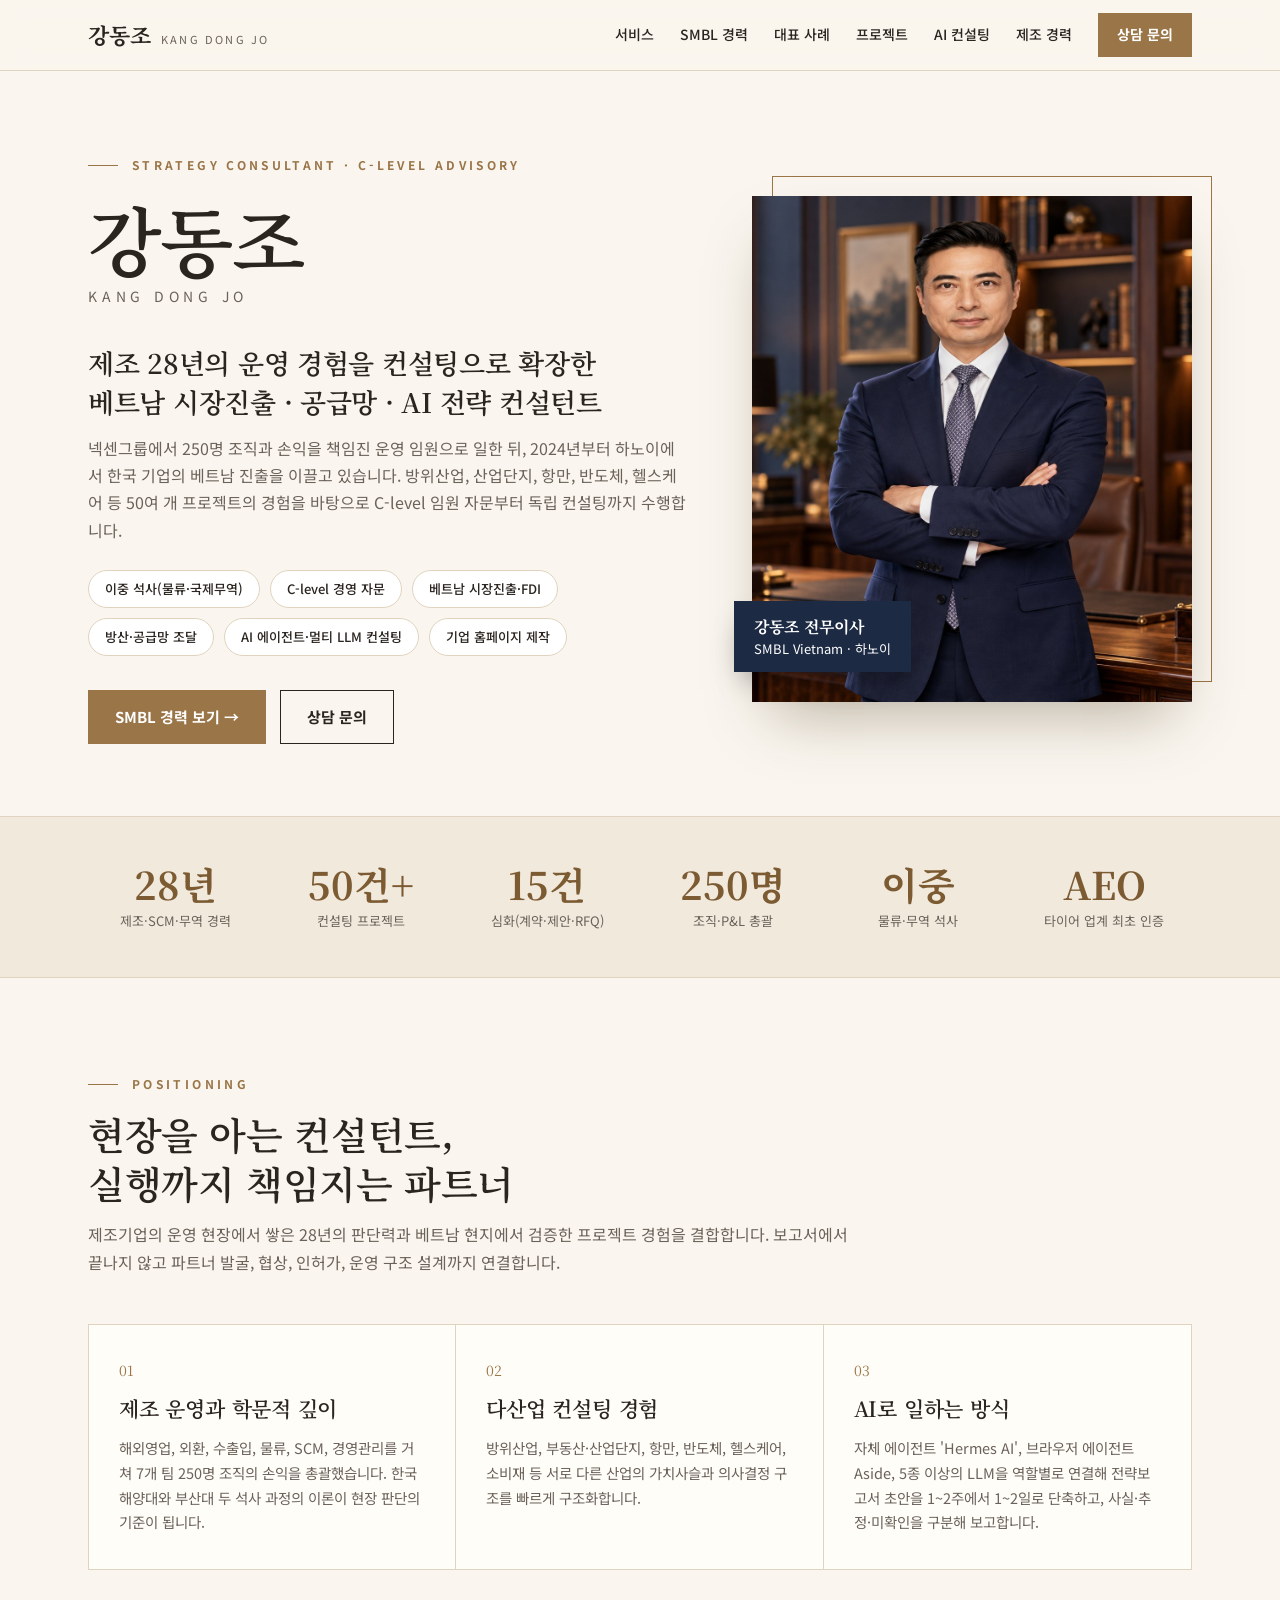
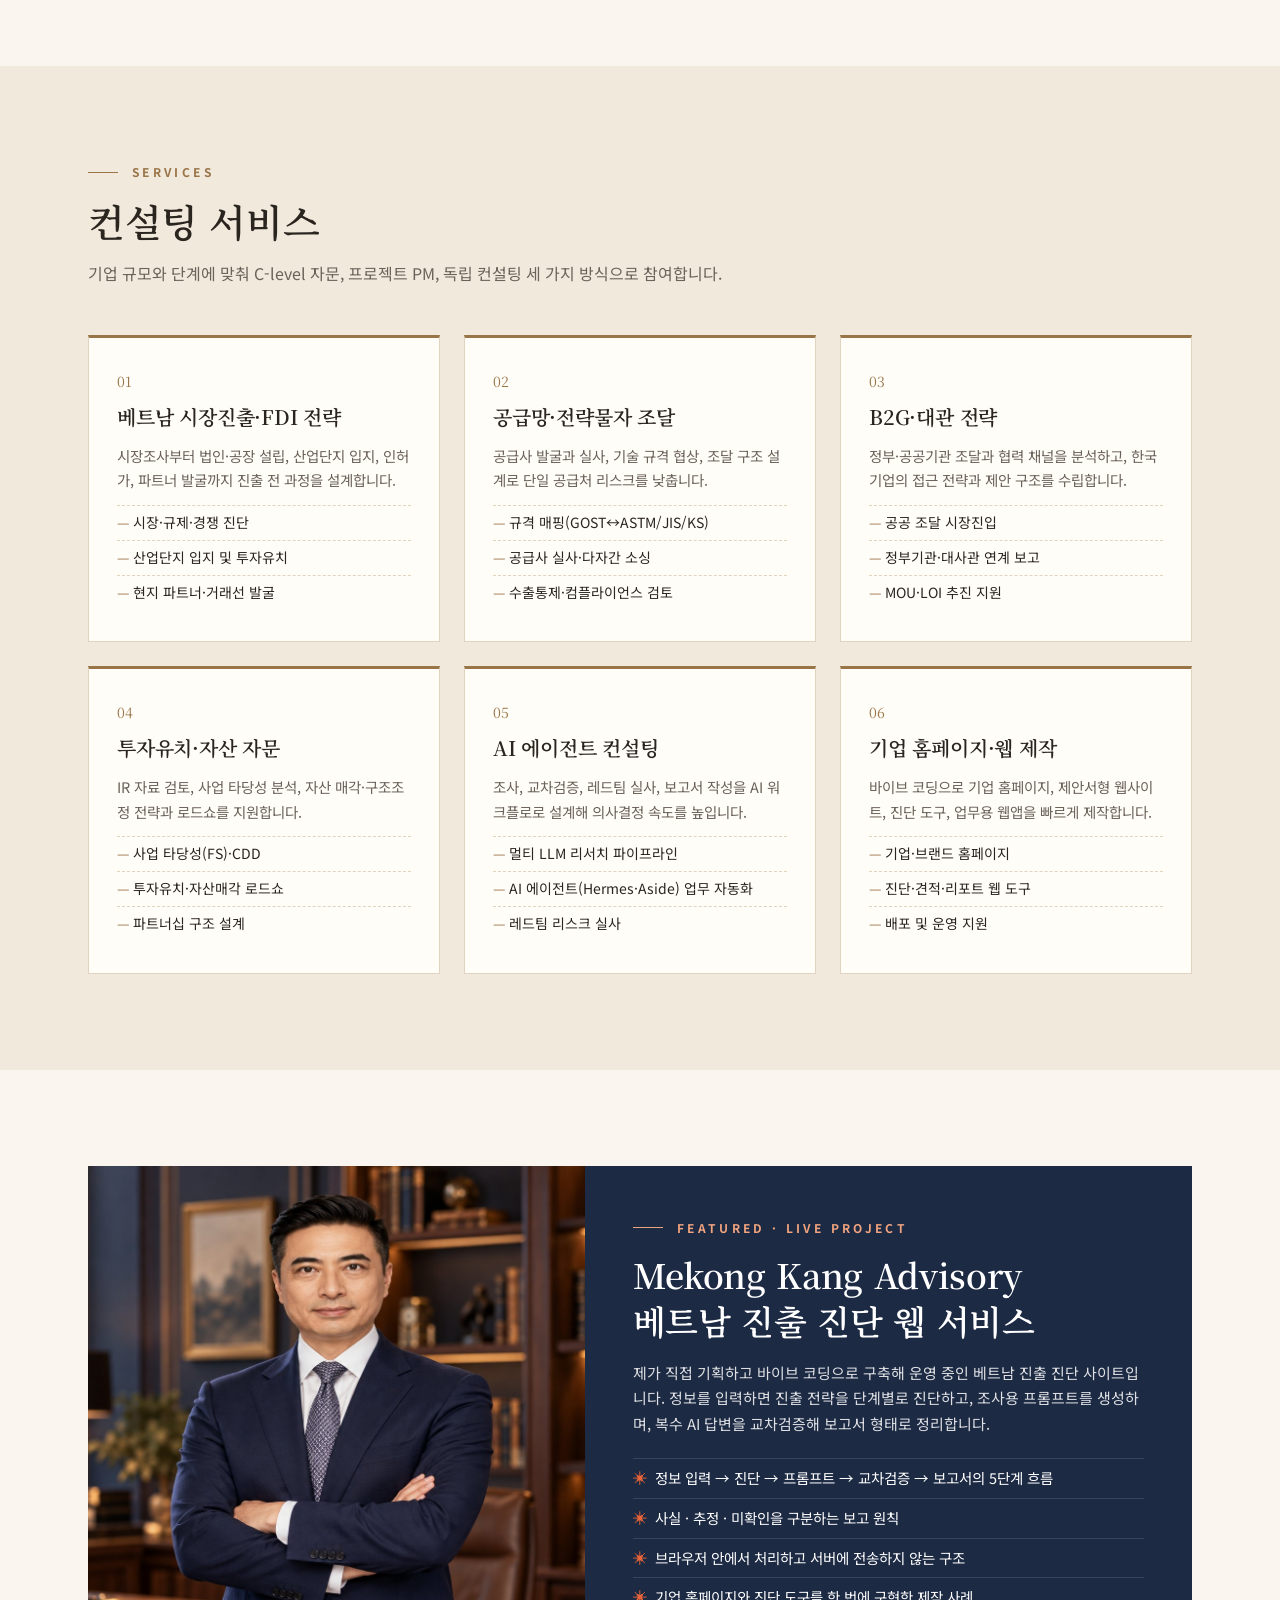
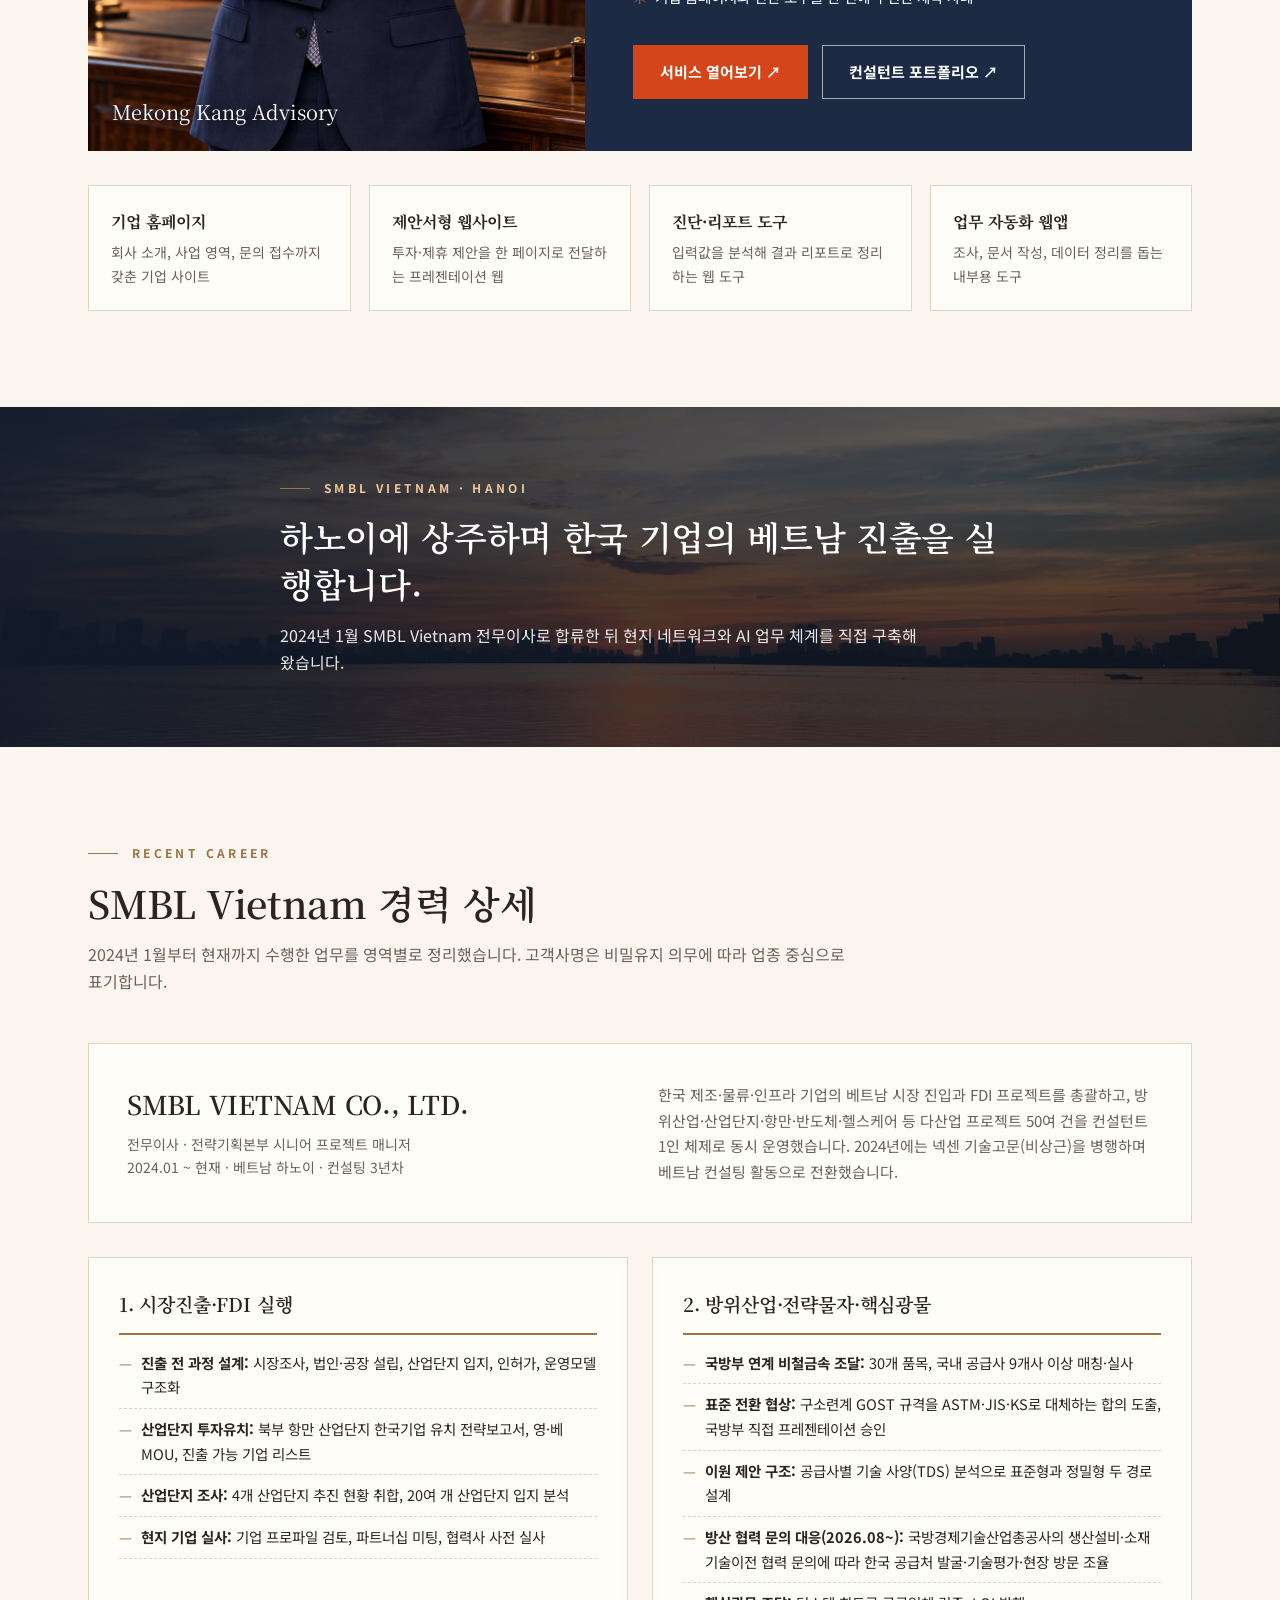
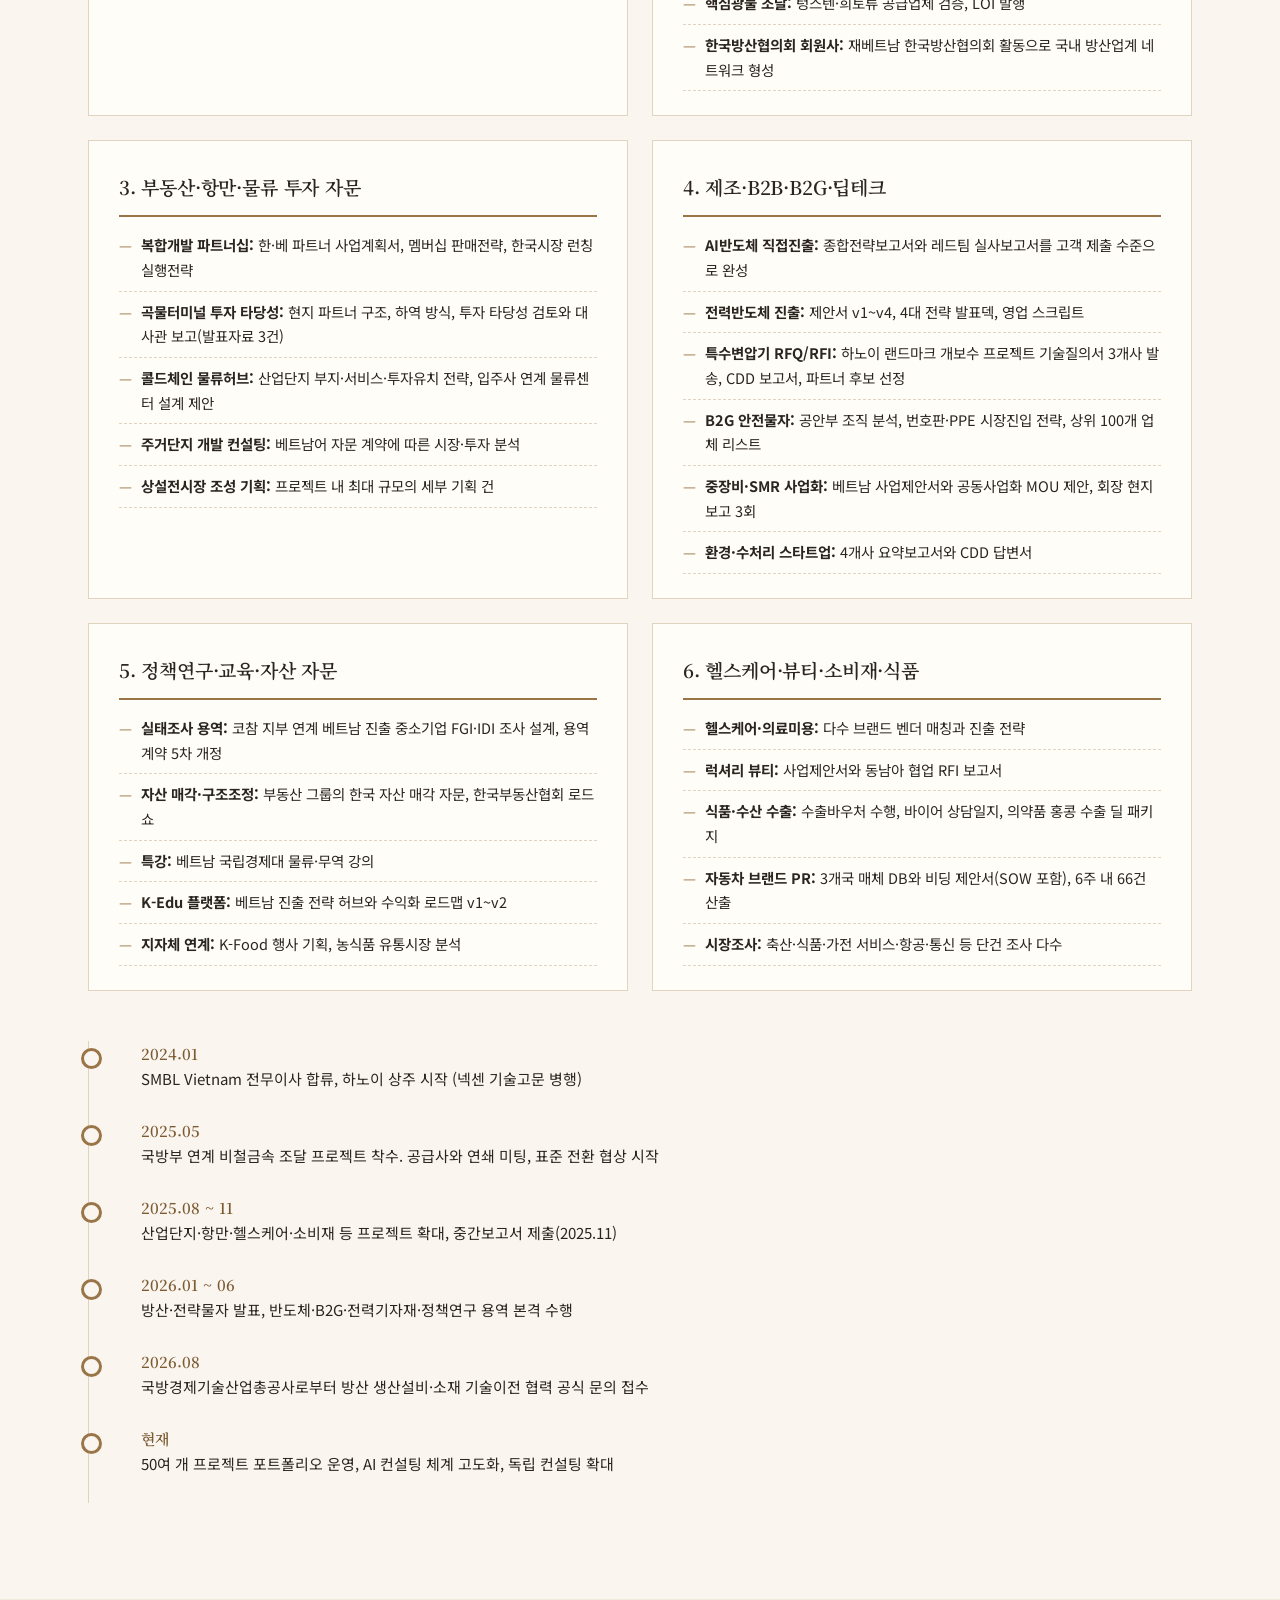
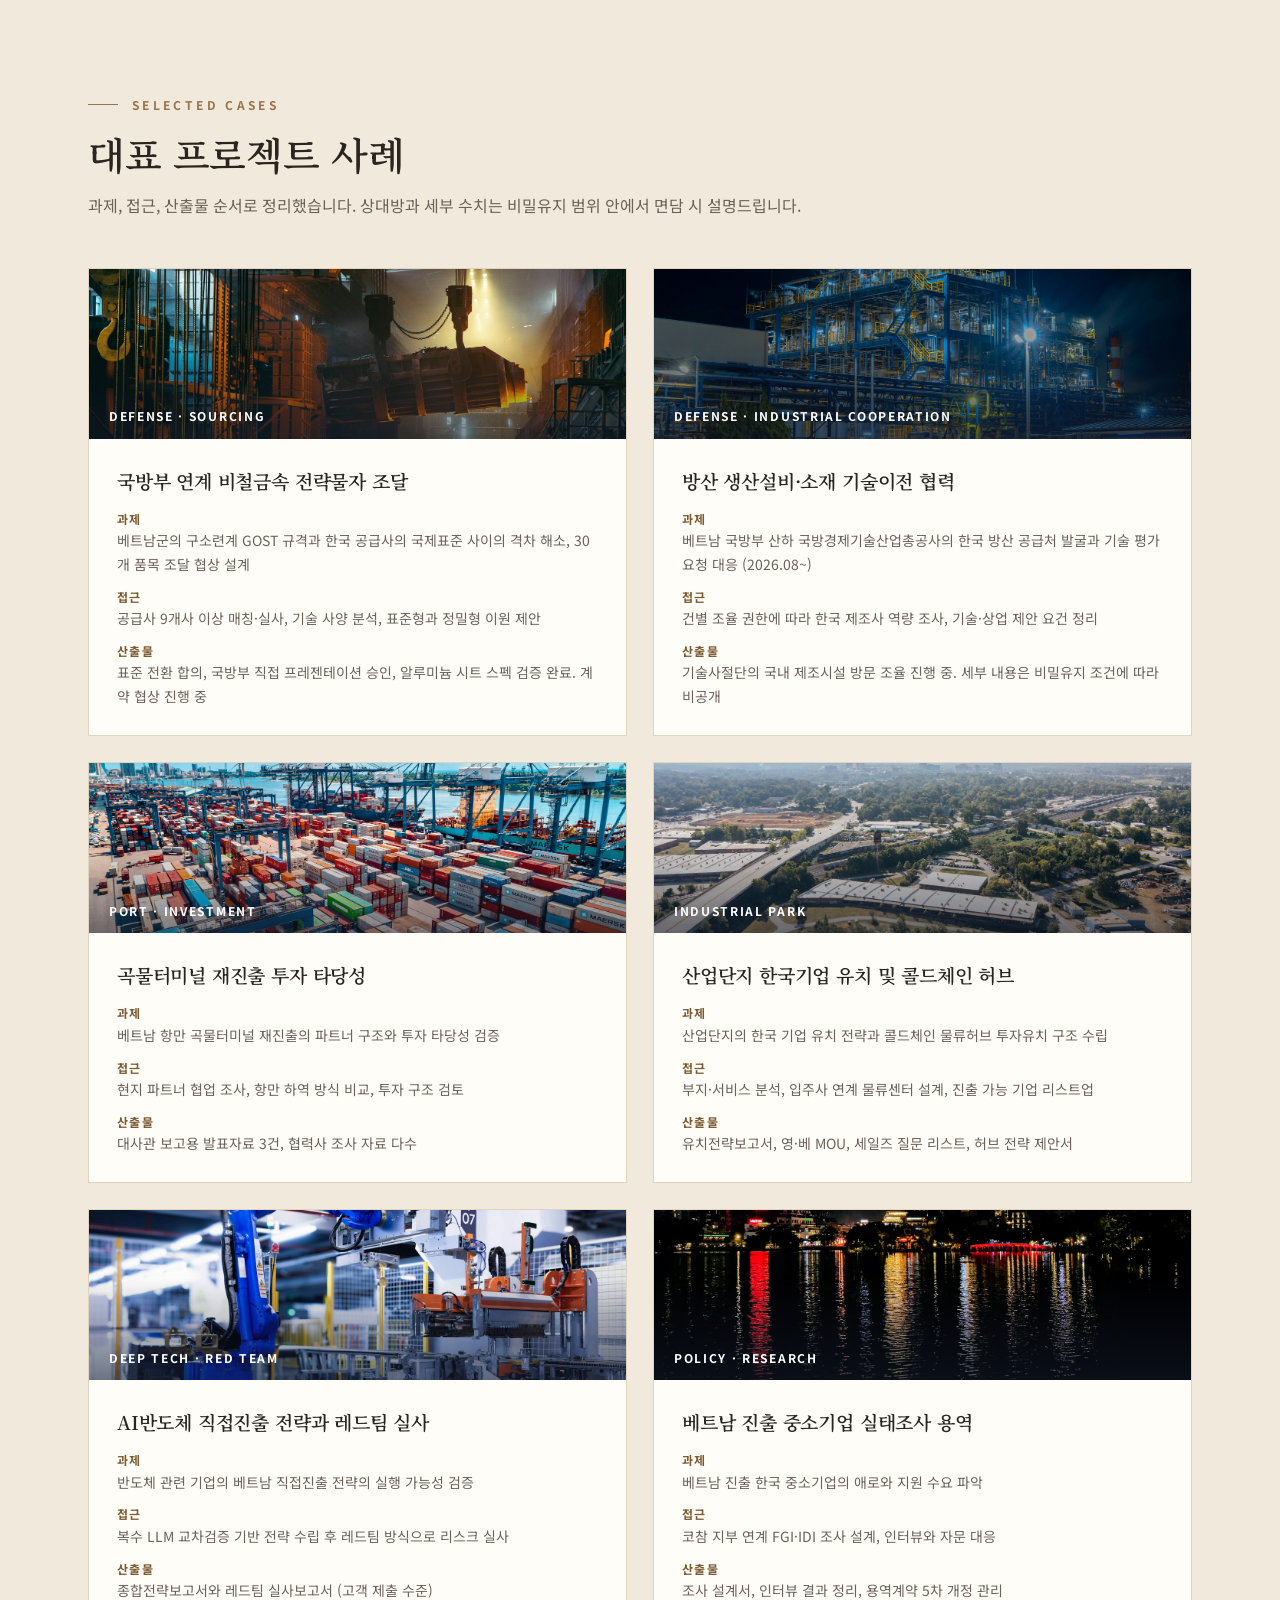
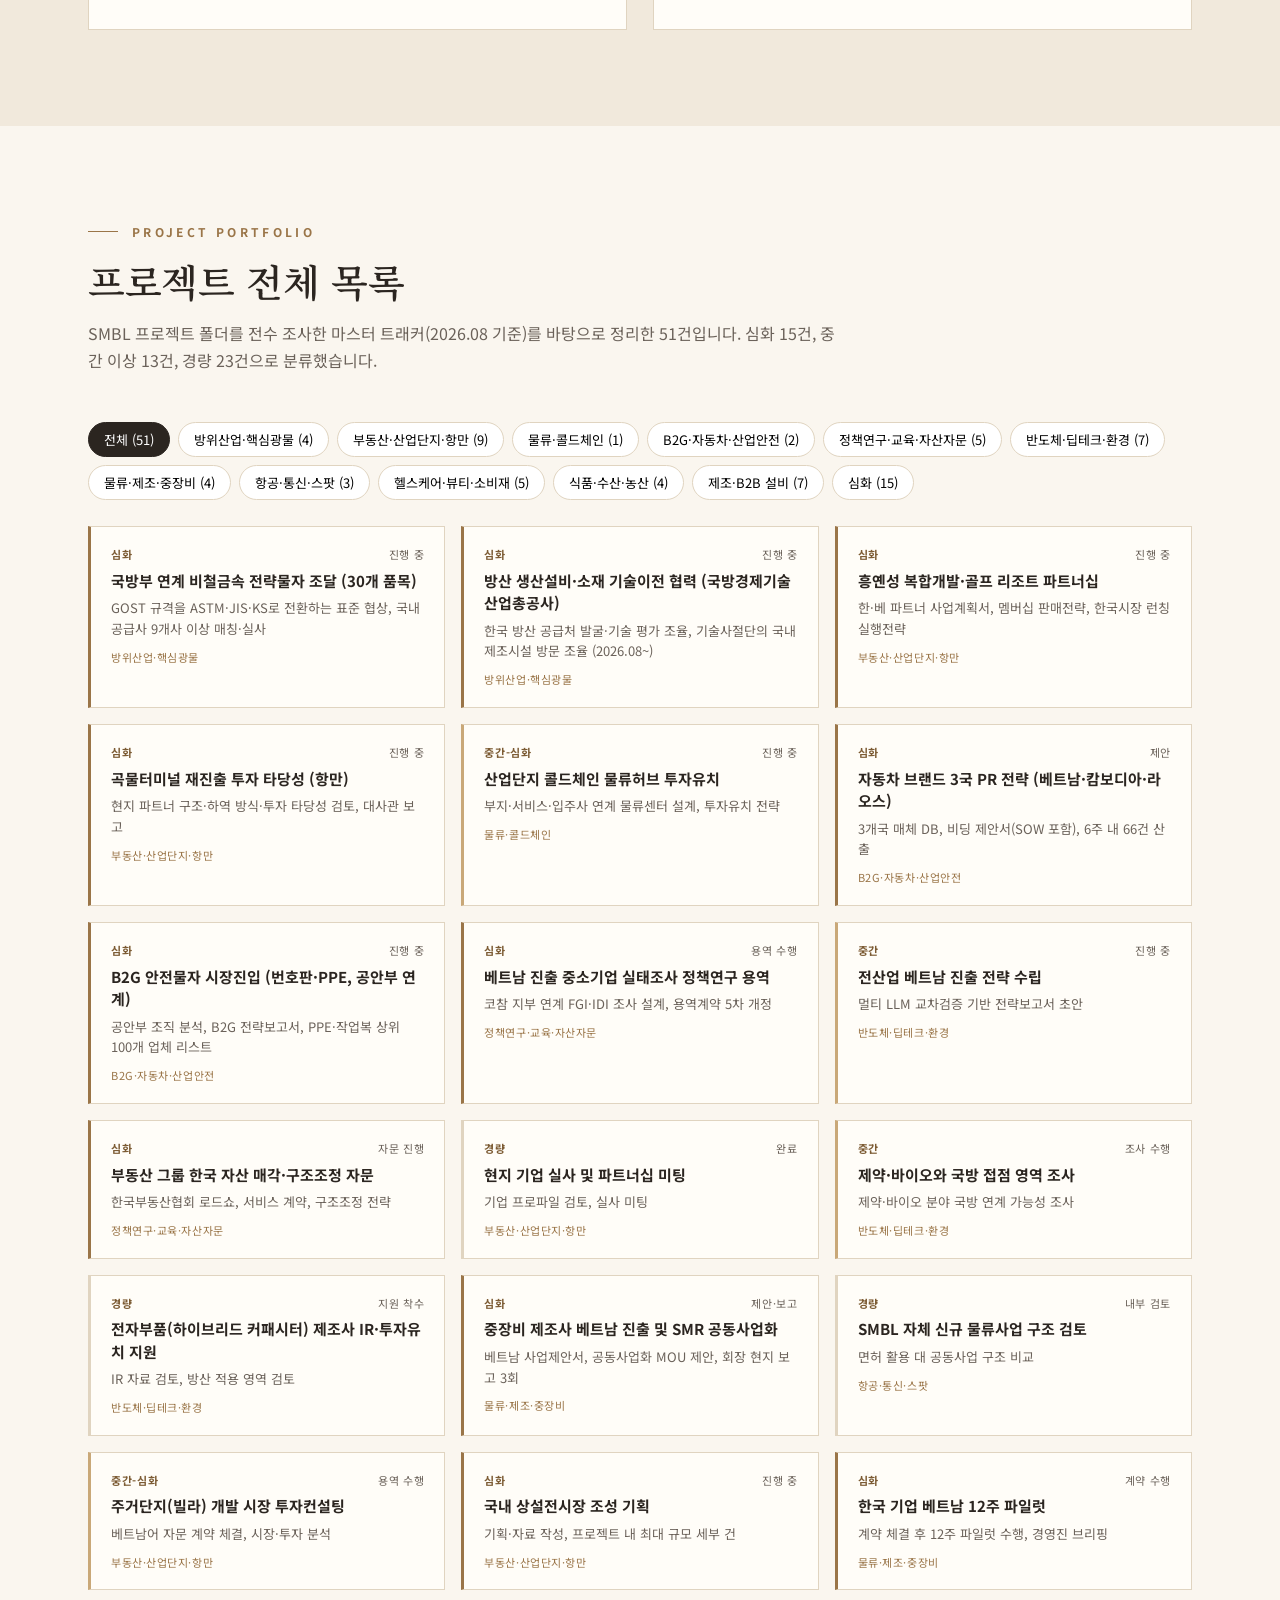
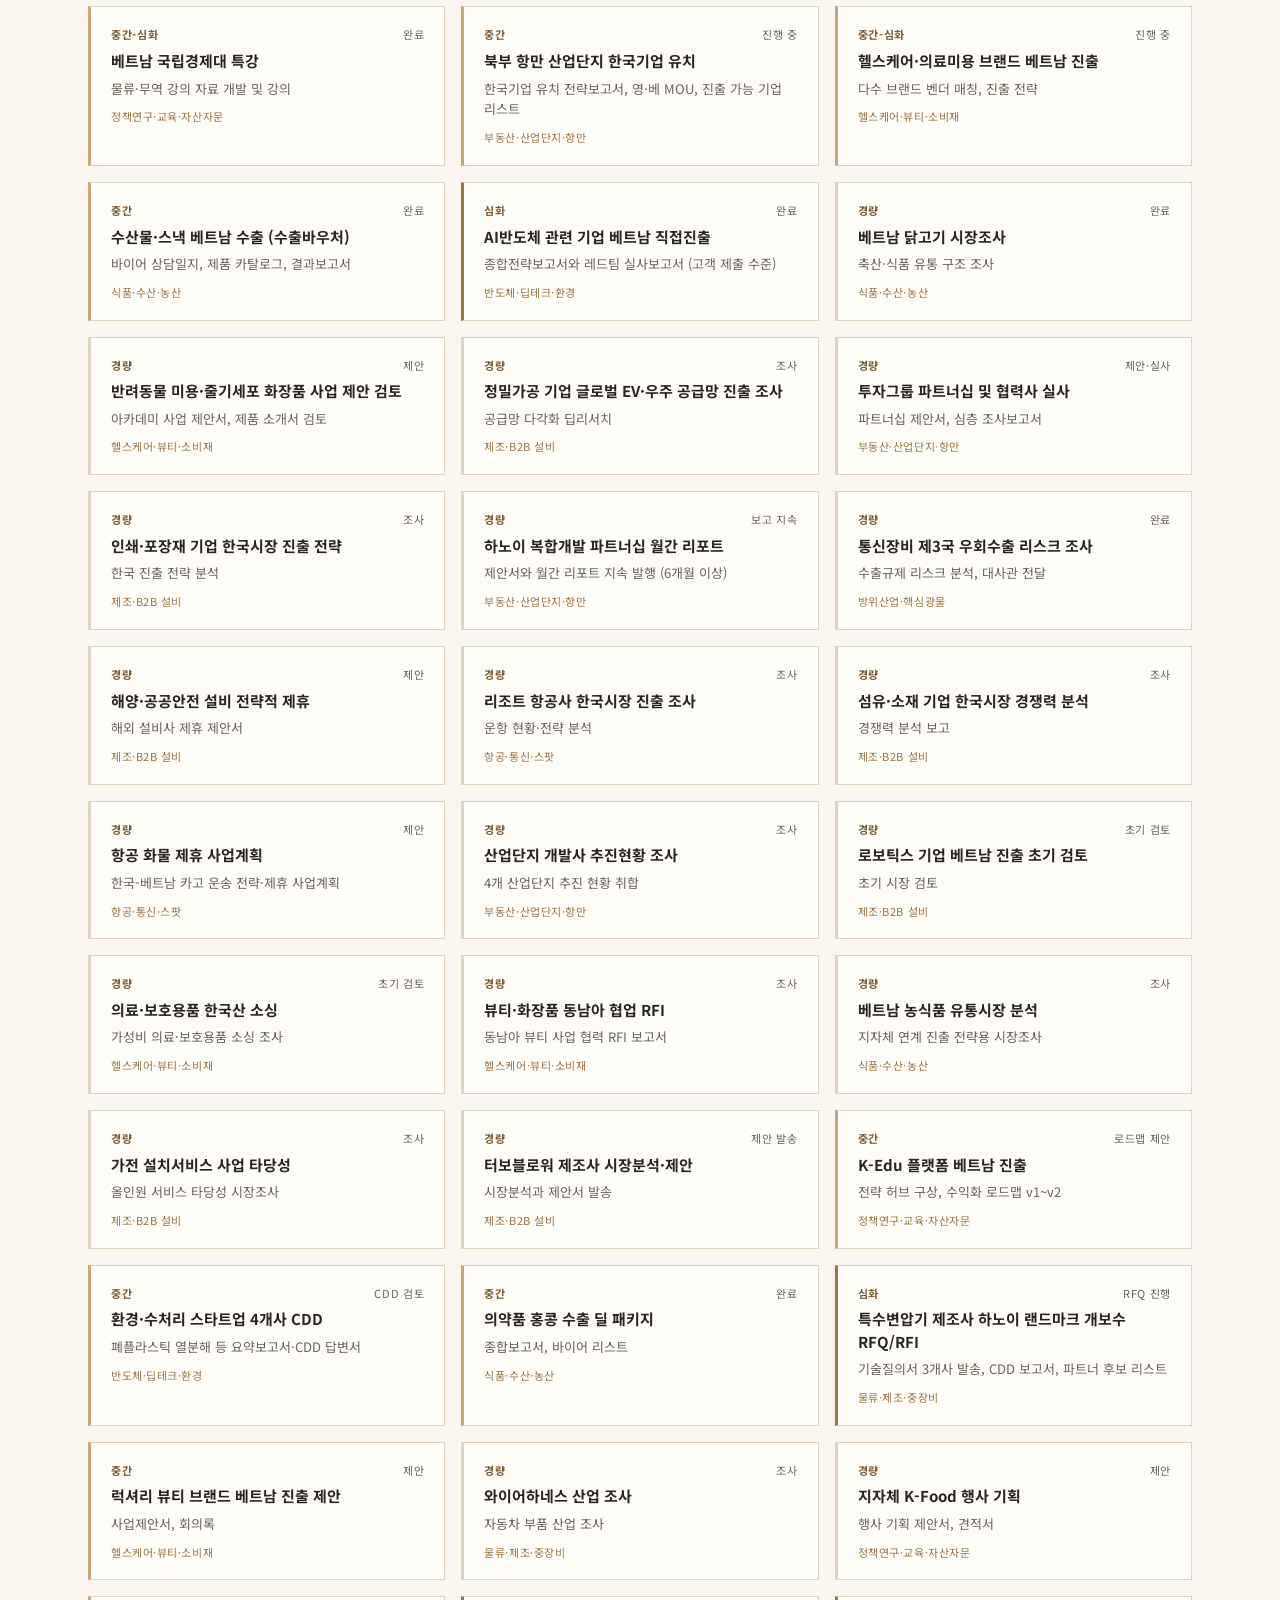
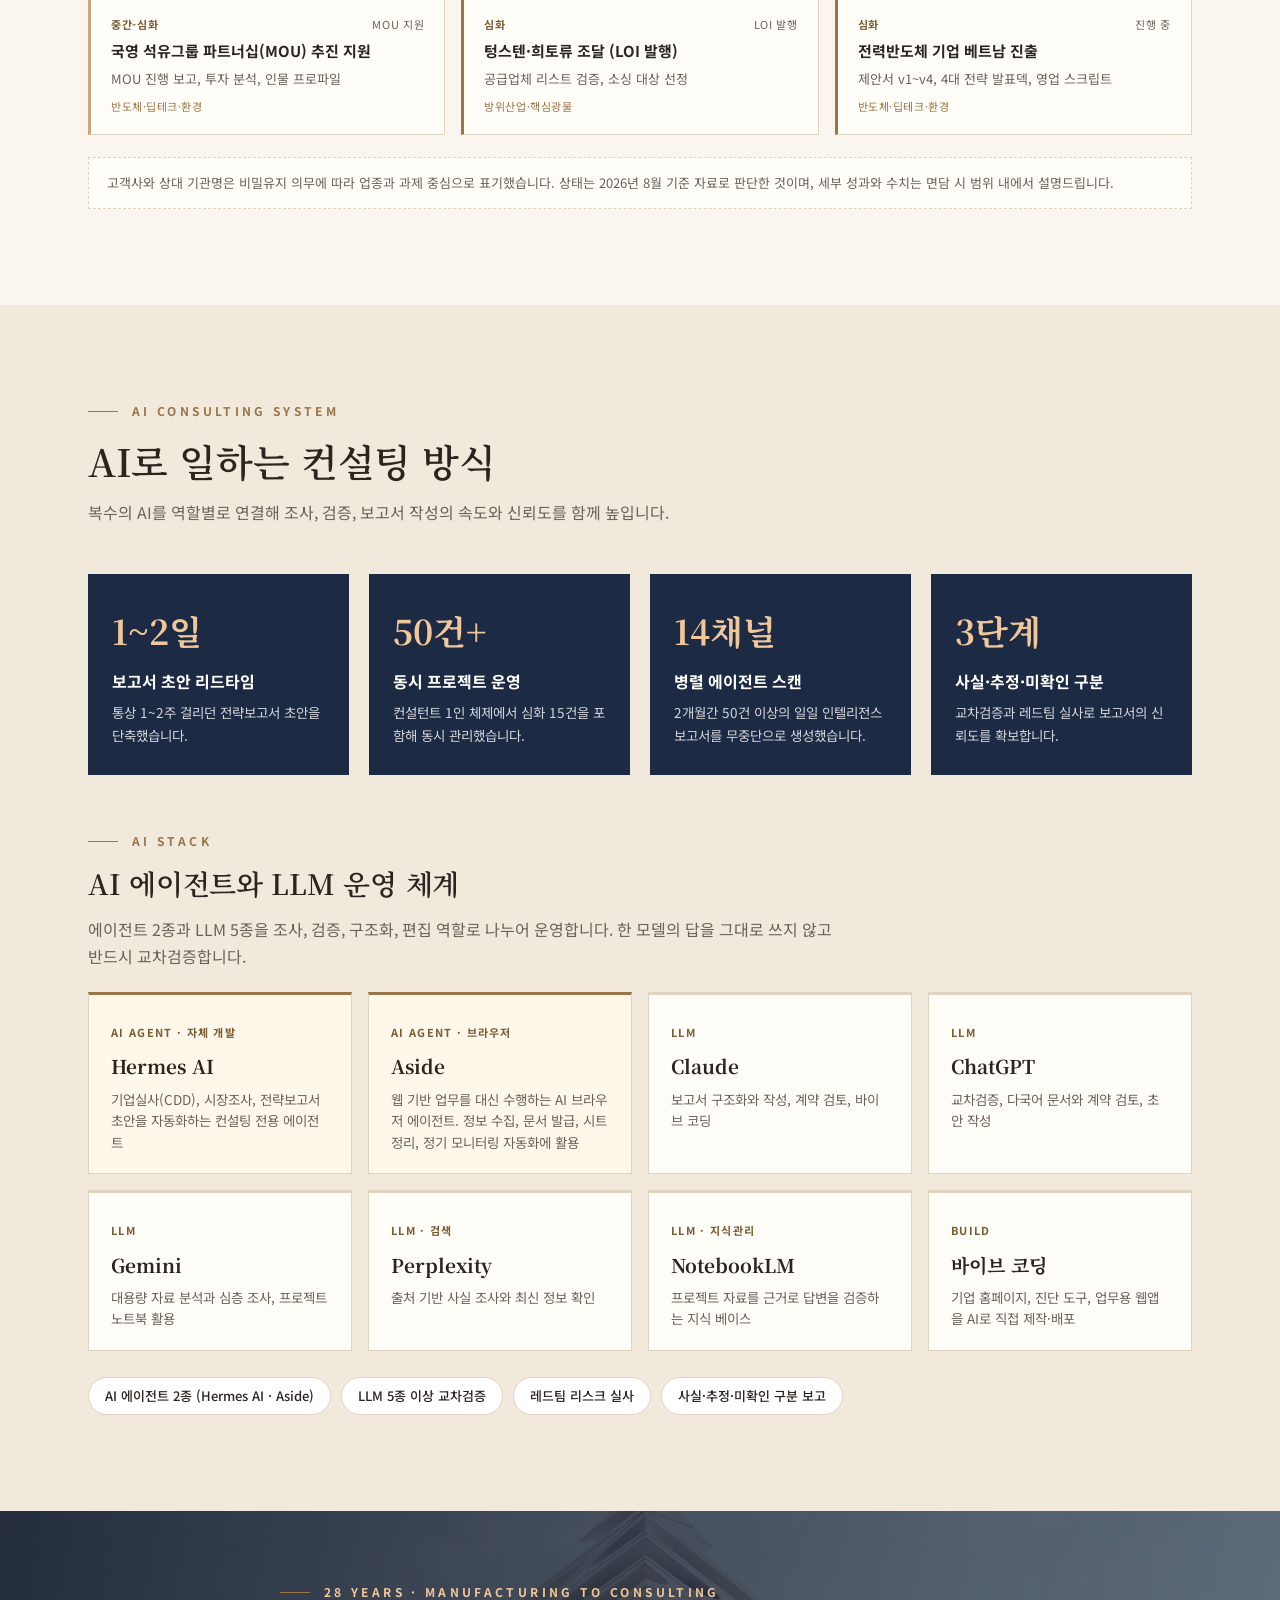
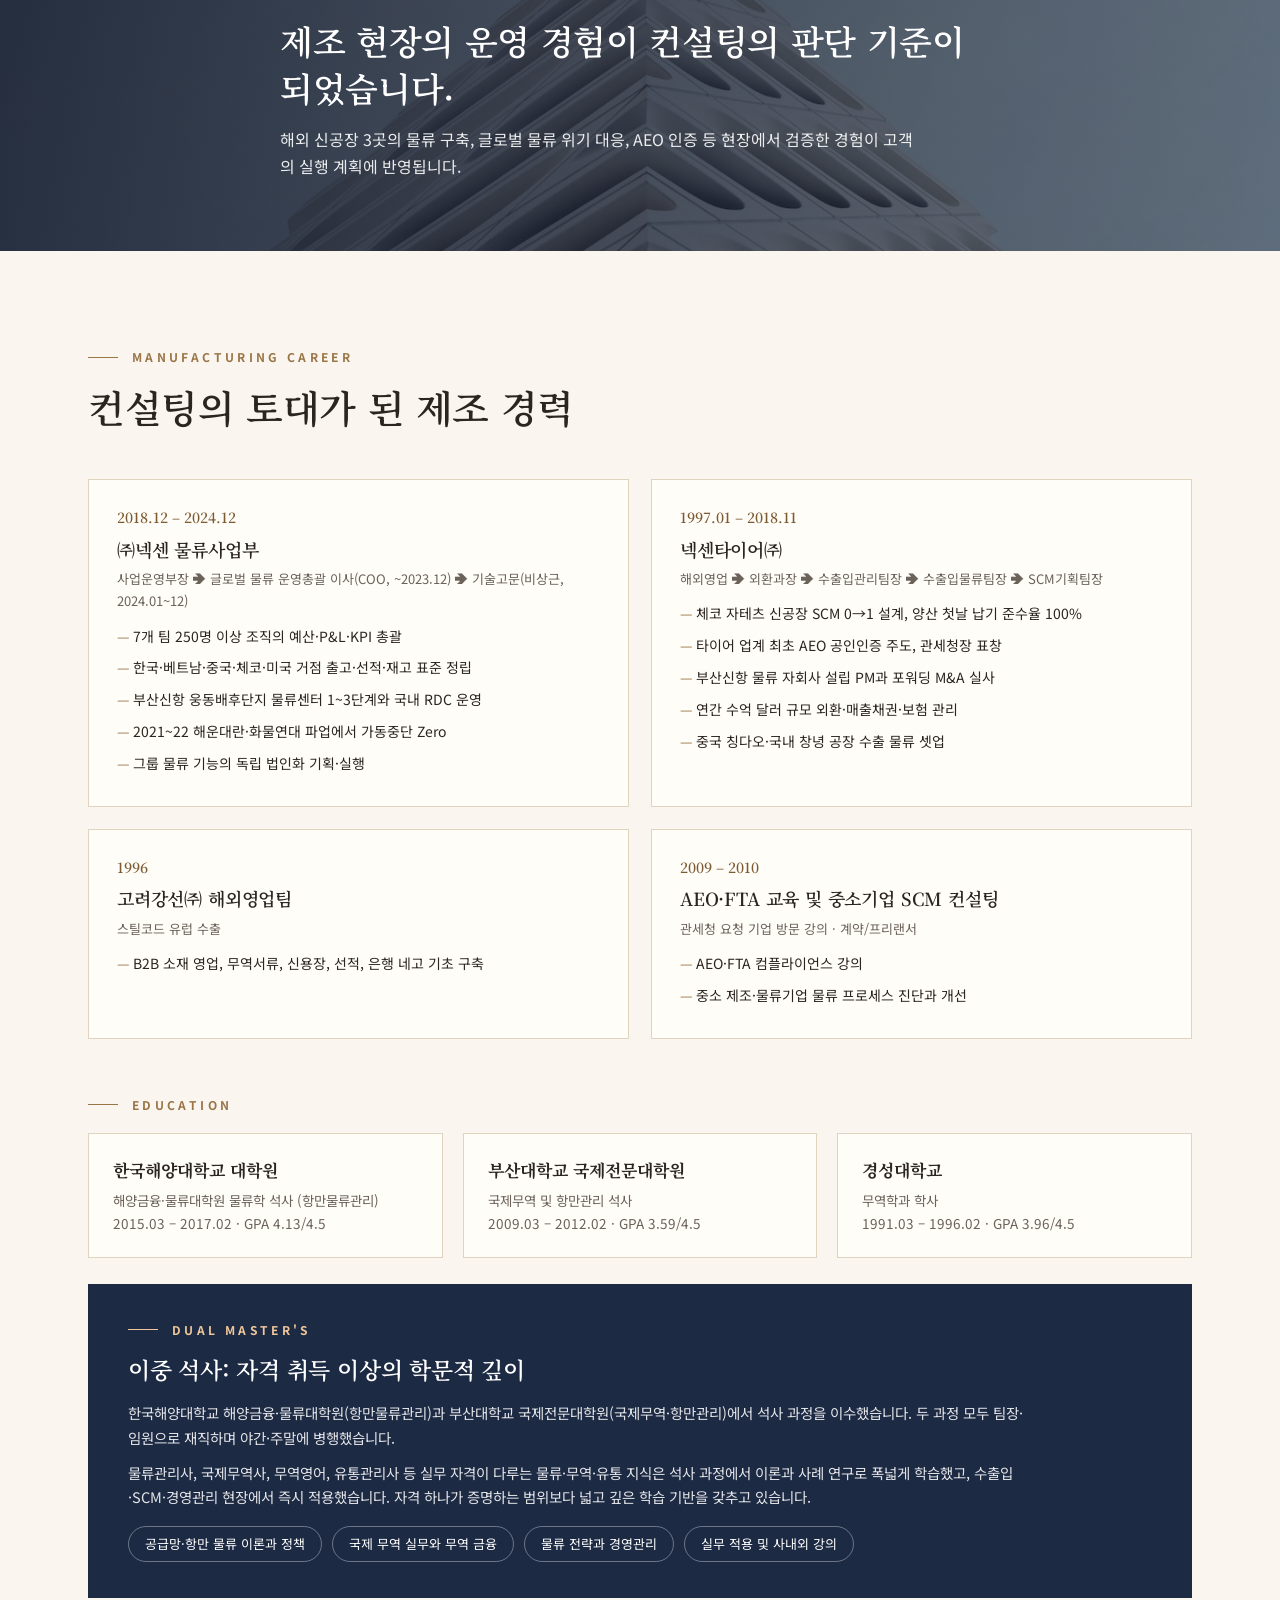
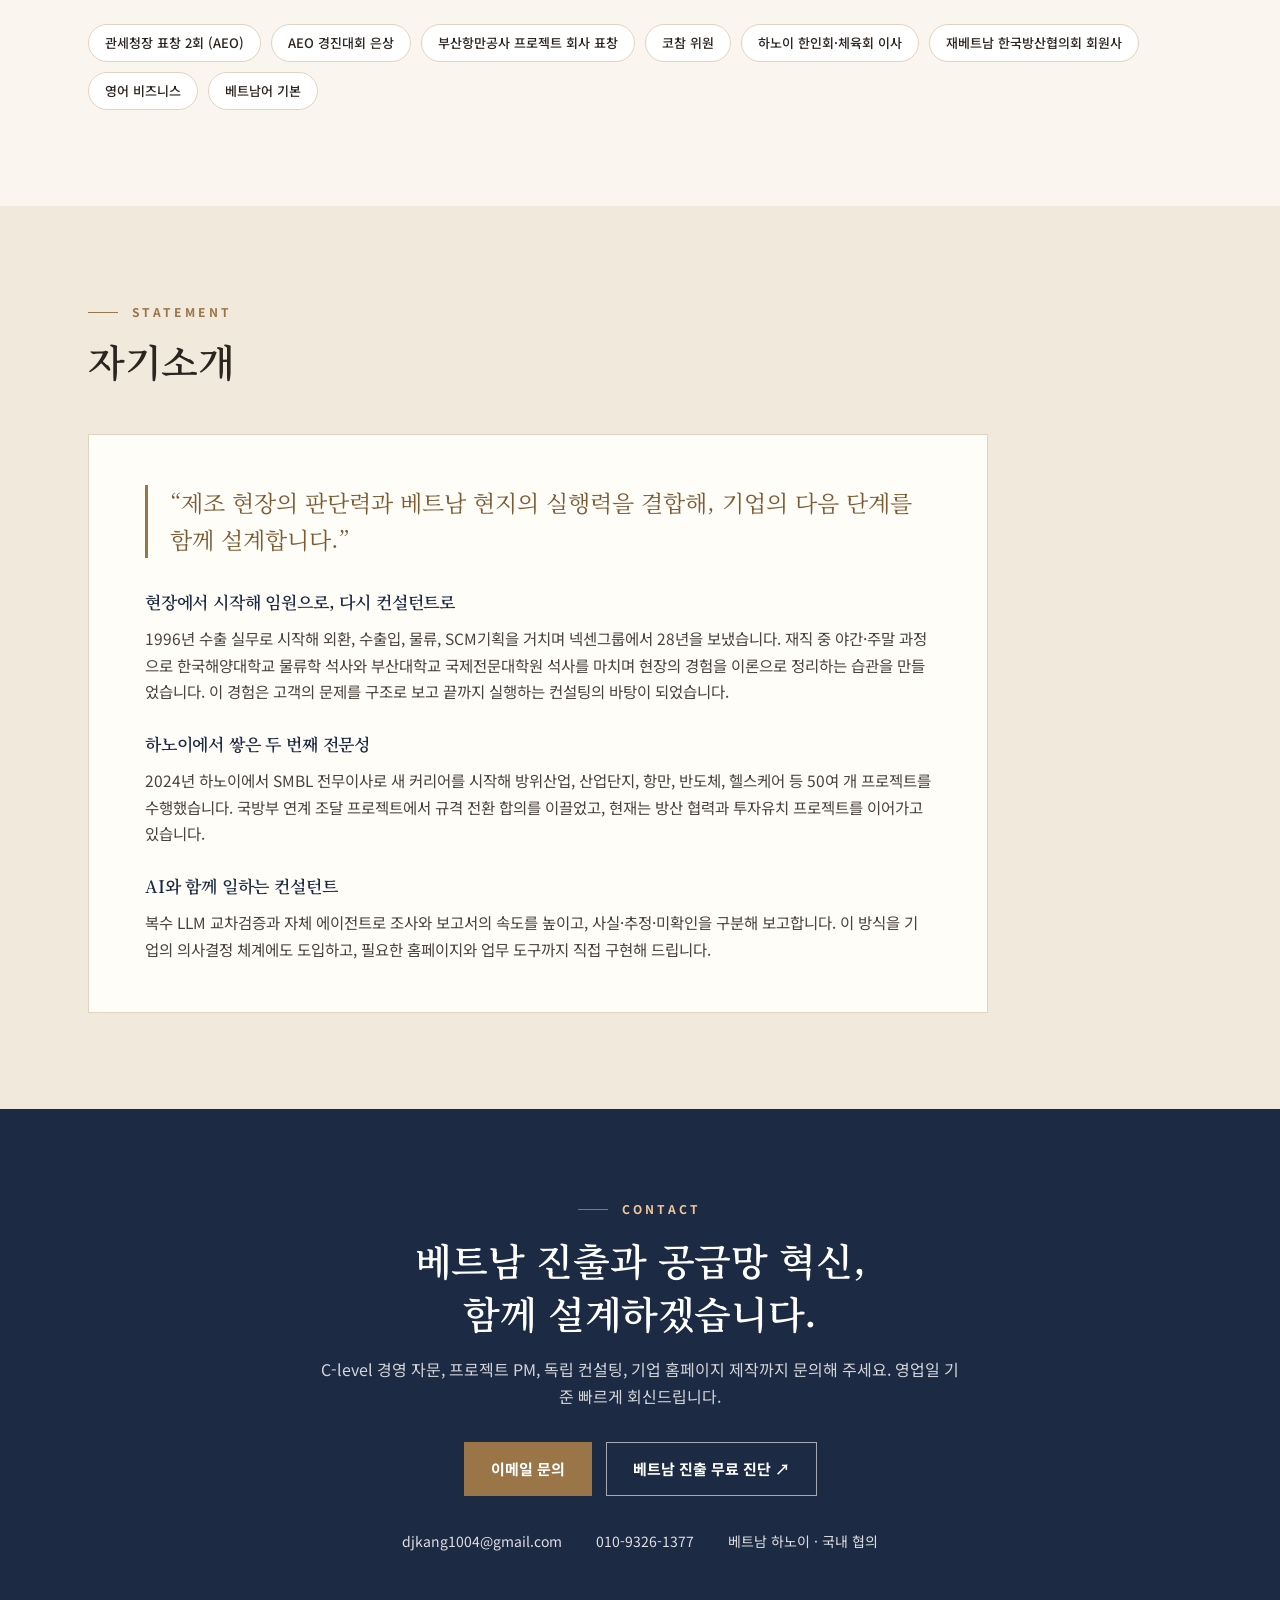
==== commit 5ca5c2ac: "Update resume_v0.1: remove one project, adjust counts" ====
--- a/resume_v0.1/index.html
+++ b/resume_v0.1/index.html
@@ -219,7 +219,7 @@
 <div class="stats"><div class="wrap">
  <div class="stat"><b>28년</b><span>제조·SCM·무역 경력</span></div>
  <div class="stat"><b>50건+</b><span>컨설팅 프로젝트</span></div>
- <div class="stat"><b>16건</b><span>심화(계약·제안·RFQ)</span></div>
+ <div class="stat"><b>15건</b><span>심화(계약·제안·RFQ)</span></div>
  <div class="stat"><b>250명</b><span>조직·P&amp;L 총괄</span></div>
  <div class="stat"><b>이중</b><span>물류·무역 석사</span></div>
  <div class="stat"><b>AEO</b><span>타이어 업계 최초 인증</span></div>
@@ -351,7 +351,7 @@
 
 <section id="portfolio">
  <div class="wrap">
-  <div class="sec-h reveal"><div class="eyebrow">Project Portfolio</div><h2>프로젝트 전체 목록</h2><p>SMBL 프로젝트 폴더를 전수 조사한 마스터 트래커(2026.08 기준)를 바탕으로 정리한 52건입니다. 심화 16건, 중간 이상 13건, 경량 23건으로 분류했습니다.</p></div>
+  <div class="sec-h reveal"><div class="eyebrow">Project Portfolio</div><h2>프로젝트 전체 목록</h2><p>SMBL 프로젝트 폴더를 전수 조사한 마스터 트래커(2026.08 기준)를 바탕으로 정리한 51건입니다. 심화 15건, 중간 이상 13건, 경량 23건으로 분류했습니다.</p></div>
   <div class="filters reveal" id="filters"></div>
   <div class="plist reveal" id="plist"></div>
   <div class="note reveal">고객사와 상대 기관명은 비밀유지 의무에 따라 업종과 과제 중심으로 표기했습니다. 상태는 2026년 8월 기준 자료로 판단한 것이며, 세부 성과와 수치는 면담 시 범위 내에서 설명드립니다.</div>
@@ -363,7 +363,7 @@
   <div class="sec-h reveal"><div class="eyebrow">AI Consulting System</div><h2>AI로 일하는 컨설팅 방식</h2><p>복수의 AI를 역할별로 연결해 조사, 검증, 보고서 작성의 속도와 신뢰도를 함께 높입니다.</p></div>
   <div class="ai reveal">
    <div><b>1~2일</b><h4>보고서 초안 리드타임</h4><p>통상 1~2주 걸리던 전략보고서 초안을 단축했습니다.</p></div>
-   <div><b>50건+</b><h4>동시 프로젝트 운영</h4><p>컨설턴트 1인 체제에서 심화 16건을 포함해 동시 관리했습니다.</p></div>
+   <div><b>50건+</b><h4>동시 프로젝트 운영</h4><p>컨설턴트 1인 체제에서 심화 15건을 포함해 동시 관리했습니다.</p></div>
    <div><b>14채널</b><h4>병렬 에이전트 스캔</h4><p>2개월간 50건 이상의 일일 인텔리전스 보고서를 무중단으로 생성했습니다.</p></div>
    <div><b>3단계</b><h4>사실·추정·미확인 구분</h4><p>교차검증과 레드팀 실사로 보고서의 신뢰도를 확보합니다.</p></div>
   </div>
@@ -442,7 +442,7 @@
 <footer>© 2026 Kang Dong Jo. 사진: 본인 포트레이트, 배경 이미지는 Unsplash License(상업적 이용 가능) 사진입니다. · resume_v0.1</footer>
 
 <script>
-const PROJECTS = [{"sector": "방위산업·핵심광물", "title": "국방부 연계 비철금속 전략물자 조달 (30개 품목)", "scope": "GOST 규격을 ASTM·JIS·KS로 전환하는 표준 협상, 국내 공급사 9개사 이상 매칭·실사", "status": "진행 중", "depth": "심화"}, {"sector": "방위산업·핵심광물", "title": "방산 생산설비·소재 기술이전 협력 (국방경제기술산업총공사)", "scope": "한국 방산 공급처 발굴·기술 평가 조율, 기술사절단의 국내 제조시설 방문 조율 (2026.08~)", "status": "진행 중", "depth": "심화"}, {"sector": "부동산·산업단지·항만", "title": "흥옌성 복합개발·골프 리조트 파트너십", "scope": "한·베 파트너 사업계획서, 멤버십 판매전략, 한국시장 런칭 실행전략", "status": "진행 중", "depth": "심화"}, {"sector": "부동산·산업단지·항만", "title": "곡물터미널 재진출 투자 타당성 (항만)", "scope": "현지 파트너 구조·하역 방식·투자 타당성 검토, 대사관 보고", "status": "진행 중", "depth": "심화"}, {"sector": "제조·B2B 설비", "title": "산업용 누출감지 솔루션 베트남 진출", "scope": "컨설팅 계약 모델, NDA, 경영진 보고, 화학물질 규제 대응 자문", "status": "종료", "depth": "심화"}, {"sector": "물류·콜드체인", "title": "산업단지 콜드체인 물류허브 투자유치", "scope": "부지·서비스·입주사 연계 물류센터 설계, 투자유치 전략", "status": "진행 중", "depth": "중간-심화"}, {"sector": "B2G·자동차·산업안전", "title": "자동차 브랜드 3국 PR 전략 (베트남·캄보디아·라오스)", "scope": "3개국 매체 DB, 비딩 제안서(SOW 포함), 6주 내 66건 산출", "status": "제안", "depth": "심화"}, {"sector": "B2G·자동차·산업안전", "title": "B2G 안전물자 시장진입 (번호판·PPE, 공안부 연계)", "scope": "공안부 조직 분석, B2G 전략보고서, PPE·작업복 상위 100개 업체 리스트", "status": "진행 중", "depth": "심화"}, {"sector": "정책연구·교육·자산자문", "title": "베트남 진출 중소기업 실태조사 정책연구 용역", "scope": "코참 지부 연계 FGI·IDI 조사 설계, 용역계약 5차 개정", "status": "용역 수행", "depth": "심화"}, {"sector": "반도체·딥테크·환경", "title": "전산업 베트남 진출 전략 수립", "scope": "멀티 LLM 교차검증 기반 전략보고서 초안", "status": "진행 중", "depth": "중간"}, {"sector": "정책연구·교육·자산자문", "title": "부동산 그룹 한국 자산 매각·구조조정 자문", "scope": "한국부동산협회 로드쇼, 서비스 계약, 구조조정 전략", "status": "자문 진행", "depth": "심화"}, {"sector": "부동산·산업단지·항만", "title": "현지 기업 실사 및 파트너십 미팅", "scope": "기업 프로파일 검토, 실사 미팅", "status": "완료", "depth": "경량"}, {"sector": "반도체·딥테크·환경", "title": "제약·바이오와 국방 접점 영역 조사", "scope": "제약·바이오 분야 국방 연계 가능성 조사", "status": "조사 수행", "depth": "중간"}, {"sector": "반도체·딥테크·환경", "title": "전자부품(하이브리드 커패시터) 제조사 IR·투자유치 지원", "scope": "IR 자료 검토, 방산 적용 영역 검토", "status": "지원 착수", "depth": "경량"}, {"sector": "물류·제조·중장비", "title": "중장비 제조사 베트남 진출 및 SMR 공동사업화", "scope": "베트남 사업제안서, 공동사업화 MOU 제안, 회장 현지 보고 3회", "status": "제안·보고", "depth": "심화"}, {"sector": "항공·통신·스팟", "title": "SMBL 자체 신규 물류사업 구조 검토", "scope": "면허 활용 대 공동사업 구조 비교", "status": "내부 검토", "depth": "경량"}, {"sector": "부동산·산업단지·항만", "title": "주거단지(빌라) 개발 시장 투자컨설팅", "scope": "베트남어 자문 계약 체결, 시장·투자 분석", "status": "용역 수행", "depth": "중간-심화"}, {"sector": "부동산·산업단지·항만", "title": "국내 상설전시장 조성 기획", "scope": "기획·자료 작성, 프로젝트 내 최대 규모 세부 건", "status": "진행 중", "depth": "심화"}, {"sector": "물류·제조·중장비", "title": "한국 기업 베트남 12주 파일럿", "scope": "계약 체결 후 12주 파일럿 수행, 경영진 브리핑", "status": "계약 수행", "depth": "심화"}, {"sector": "정책연구·교육·자산자문", "title": "베트남 국립경제대 특강", "scope": "물류·무역 강의 자료 개발 및 강의", "status": "완료", "depth": "중간-심화"}, {"sector": "부동산·산업단지·항만", "title": "북부 항만 산업단지 한국기업 유치", "scope": "한국기업 유치 전략보고서, 영·베 MOU, 진출 가능 기업 리스트", "status": "진행 중", "depth": "중간"}, {"sector": "헬스케어·뷰티·소비재", "title": "헬스케어·의료미용 브랜드 베트남 진출", "scope": "다수 브랜드 벤더 매칭, 진출 전략", "status": "진행 중", "depth": "중간-심화"}, {"sector": "식품·수산·농산", "title": "수산물·스낵 베트남 수출 (수출바우처)", "scope": "바이어 상담일지, 제품 카탈로그, 결과보고서", "status": "완료", "depth": "중간"}, {"sector": "반도체·딥테크·환경", "title": "AI반도체 관련 기업 베트남 직접진출", "scope": "종합전략보고서와 레드팀 실사보고서 (고객 제출 수준)", "status": "완료", "depth": "심화"}, {"sector": "식품·수산·농산", "title": "베트남 닭고기 시장조사", "scope": "축산·식품 유통 구조 조사", "status": "완료", "depth": "경량"}, {"sector": "헬스케어·뷰티·소비재", "title": "반려동물 미용·줄기세포 화장품 사업 제안 검토", "scope": "아카데미 사업 제안서, 제품 소개서 검토", "status": "제안", "depth": "경량"}, {"sector": "제조·B2B 설비", "title": "정밀가공 기업 글로벌 EV·우주 공급망 진출 조사", "scope": "공급망 다각화 딥리서치", "status": "조사", "depth": "경량"}, {"sector": "부동산·산업단지·항만", "title": "투자그룹 파트너십 및 협력사 실사", "scope": "파트너십 제안서, 심층 조사보고서", "status": "제안·실사", "depth": "경량"}, {"sector": "제조·B2B 설비", "title": "인쇄·포장재 기업 한국시장 진출 전략", "scope": "한국 진출 전략 분석", "status": "조사", "depth": "경량"}, {"sector": "부동산·산업단지·항만", "title": "하노이 복합개발 파트너십 월간 리포트", "scope": "제안서와 월간 리포트 지속 발행 (6개월 이상)", "status": "보고 지속", "depth": "경량"}, {"sector": "방위산업·핵심광물", "title": "통신장비 제3국 우회수출 리스크 조사", "scope": "수출규제 리스크 분석, 대사관 전달", "status": "완료", "depth": "경량"}, {"sector": "제조·B2B 설비", "title": "해양·공공안전 설비 전략적 제휴", "scope": "해외 설비사 제휴 제안서", "status": "제안", "depth": "경량"}, {"sector": "항공·통신·스팟", "title": "리조트 항공사 한국시장 진출 조사", "scope": "운항 현황·전략 분석", "status": "조사", "depth": "경량"}, {"sector": "제조·B2B 설비", "title": "섬유·소재 기업 한국시장 경쟁력 분석", "scope": "경쟁력 분석 보고", "status": "조사", "depth": "경량"}, {"sector": "항공·통신·스팟", "title": "항공 화물 제휴 사업계획", "scope": "한국-베트남 카고 운송 전략·제휴 사업계획", "status": "제안", "depth": "경량"}, {"sector": "부동산·산업단지·항만", "title": "산업단지 개발사 추진현황 조사", "scope": "4개 산업단지 추진 현황 취합", "status": "조사", "depth": "경량"}, {"sector": "제조·B2B 설비", "title": "로보틱스 기업 베트남 진출 초기 검토", "scope": "초기 시장 검토", "status": "초기 검토", "depth": "경량"}, {"sector": "헬스케어·뷰티·소비재", "title": "의료·보호용품 한국산 소싱", "scope": "가성비 의료·보호용품 소싱 조사", "status": "초기 검토", "depth": "경량"}, {"sector": "헬스케어·뷰티·소비재", "title": "뷰티·화장품 동남아 협업 RFI", "scope": "동남아 뷰티 사업 협력 RFI 보고서", "status": "조사", "depth": "경량"}, {"sector": "식품·수산·농산", "title": "베트남 농식품 유통시장 분석", "scope": "지자체 연계 진출 전략용 시장조사", "status": "조사", "depth": "경량"}, {"sector": "제조·B2B 설비", "title": "가전 설치서비스 사업 타당성", "scope": "올인원 서비스 타당성 시장조사", "status": "조사", "depth": "경량"}, {"sector": "제조·B2B 설비", "title": "터보블로워 제조사 시장분석·제안", "scope": "시장분석과 제안서 발송", "status": "제안 발송", "depth": "경량"}, {"sector": "정책연구·교육·자산자문", "title": "K-Edu 플랫폼 베트남 진출", "scope": "전략 허브 구상, 수익화 로드맵 v1~v2", "status": "로드맵 제안", "depth": "중간"}, {"sector": "반도체·딥테크·환경", "title": "환경·수처리 스타트업 4개사 CDD", "scope": "폐플라스틱 열분해 등 요약보고서·CDD 답변서", "status": "CDD 검토", "depth": "중간"}, {"sector": "식품·수산·농산", "title": "의약품 홍콩 수출 딜 패키지", "scope": "종합보고서, 바이어 리스트", "status": "완료", "depth": "중간"}, {"sector": "물류·제조·중장비", "title": "특수변압기 제조사 하노이 랜드마크 개보수 RFQ/RFI", "scope": "기술질의서 3개사 발송, CDD 보고서, 파트너 후보 리스트", "status": "RFQ 진행", "depth": "심화"}, {"sector": "헬스케어·뷰티·소비재", "title": "럭셔리 뷰티 브랜드 베트남 진출 제안", "scope": "사업제안서, 회의록", "status": "제안", "depth": "중간"}, {"sector": "물류·제조·중장비", "title": "와이어하네스 산업 조사", "scope": "자동차 부품 산업 조사", "status": "조사", "depth": "경량"}, {"sector": "정책연구·교육·자산자문", "title": "지자체 K-Food 행사 기획", "scope": "행사 기획 제안서, 견적서", "status": "제안", "depth": "경량"}, {"sector": "반도체·딥테크·환경", "title": "국영 석유그룹 파트너십(MOU) 추진 지원", "scope": "MOU 진행 보고, 투자 분석, 인물 프로파일", "status": "MOU 지원", "depth": "중간-심화"}, {"sector": "방위산업·핵심광물", "title": "텅스텐·희토류 조달 (LOI 발행)", "scope": "공급업체 리스트 검증, 소싱 대상 선정", "status": "LOI 발행", "depth": "심화"}, {"sector": "반도체·딥테크·환경", "title": "전력반도체 기업 베트남 진출", "scope": "제안서 v1~v4, 4대 전략 발표덱, 영업 스크립트", "status": "진행 중", "depth": "심화"}];
+const PROJECTS = [{"sector": "방위산업·핵심광물", "title": "국방부 연계 비철금속 전략물자 조달 (30개 품목)", "scope": "GOST 규격을 ASTM·JIS·KS로 전환하는 표준 협상, 국내 공급사 9개사 이상 매칭·실사", "status": "진행 중", "depth": "심화"}, {"sector": "방위산업·핵심광물", "title": "방산 생산설비·소재 기술이전 협력 (국방경제기술산업총공사)", "scope": "한국 방산 공급처 발굴·기술 평가 조율, 기술사절단의 국내 제조시설 방문 조율 (2026.08~)", "status": "진행 중", "depth": "심화"}, {"sector": "부동산·산업단지·항만", "title": "흥옌성 복합개발·골프 리조트 파트너십", "scope": "한·베 파트너 사업계획서, 멤버십 판매전략, 한국시장 런칭 실행전략", "status": "진행 중", "depth": "심화"}, {"sector": "부동산·산업단지·항만", "title": "곡물터미널 재진출 투자 타당성 (항만)", "scope": "현지 파트너 구조·하역 방식·투자 타당성 검토, 대사관 보고", "status": "진행 중", "depth": "심화"}, {"sector": "물류·콜드체인", "title": "산업단지 콜드체인 물류허브 투자유치", "scope": "부지·서비스·입주사 연계 물류센터 설계, 투자유치 전략", "status": "진행 중", "depth": "중간-심화"}, {"sector": "B2G·자동차·산업안전", "title": "자동차 브랜드 3국 PR 전략 (베트남·캄보디아·라오스)", "scope": "3개국 매체 DB, 비딩 제안서(SOW 포함), 6주 내 66건 산출", "status": "제안", "depth": "심화"}, {"sector": "B2G·자동차·산업안전", "title": "B2G 안전물자 시장진입 (번호판·PPE, 공안부 연계)", "scope": "공안부 조직 분석, B2G 전략보고서, PPE·작업복 상위 100개 업체 리스트", "status": "진행 중", "depth": "심화"}, {"sector": "정책연구·교육·자산자문", "title": "베트남 진출 중소기업 실태조사 정책연구 용역", "scope": "코참 지부 연계 FGI·IDI 조사 설계, 용역계약 5차 개정", "status": "용역 수행", "depth": "심화"}, {"sector": "반도체·딥테크·환경", "title": "전산업 베트남 진출 전략 수립", "scope": "멀티 LLM 교차검증 기반 전략보고서 초안", "status": "진행 중", "depth": "중간"}, {"sector": "정책연구·교육·자산자문", "title": "부동산 그룹 한국 자산 매각·구조조정 자문", "scope": "한국부동산협회 로드쇼, 서비스 계약, 구조조정 전략", "status": "자문 진행", "depth": "심화"}, {"sector": "부동산·산업단지·항만", "title": "현지 기업 실사 및 파트너십 미팅", "scope": "기업 프로파일 검토, 실사 미팅", "status": "완료", "depth": "경량"}, {"sector": "반도체·딥테크·환경", "title": "제약·바이오와 국방 접점 영역 조사", "scope": "제약·바이오 분야 국방 연계 가능성 조사", "status": "조사 수행", "depth": "중간"}, {"sector": "반도체·딥테크·환경", "title": "전자부품(하이브리드 커패시터) 제조사 IR·투자유치 지원", "scope": "IR 자료 검토, 방산 적용 영역 검토", "status": "지원 착수", "depth": "경량"}, {"sector": "물류·제조·중장비", "title": "중장비 제조사 베트남 진출 및 SMR 공동사업화", "scope": "베트남 사업제안서, 공동사업화 MOU 제안, 회장 현지 보고 3회", "status": "제안·보고", "depth": "심화"}, {"sector": "항공·통신·스팟", "title": "SMBL 자체 신규 물류사업 구조 검토", "scope": "면허 활용 대 공동사업 구조 비교", "status": "내부 검토", "depth": "경량"}, {"sector": "부동산·산업단지·항만", "title": "주거단지(빌라) 개발 시장 투자컨설팅", "scope": "베트남어 자문 계약 체결, 시장·투자 분석", "status": "용역 수행", "depth": "중간-심화"}, {"sector": "부동산·산업단지·항만", "title": "국내 상설전시장 조성 기획", "scope": "기획·자료 작성, 프로젝트 내 최대 규모 세부 건", "status": "진행 중", "depth": "심화"}, {"sector": "물류·제조·중장비", "title": "한국 기업 베트남 12주 파일럿", "scope": "계약 체결 후 12주 파일럿 수행, 경영진 브리핑", "status": "계약 수행", "depth": "심화"}, {"sector": "정책연구·교육·자산자문", "title": "베트남 국립경제대 특강", "scope": "물류·무역 강의 자료 개발 및 강의", "status": "완료", "depth": "중간-심화"}, {"sector": "부동산·산업단지·항만", "title": "북부 항만 산업단지 한국기업 유치", "scope": "한국기업 유치 전략보고서, 영·베 MOU, 진출 가능 기업 리스트", "status": "진행 중", "depth": "중간"}, {"sector": "헬스케어·뷰티·소비재", "title": "헬스케어·의료미용 브랜드 베트남 진출", "scope": "다수 브랜드 벤더 매칭, 진출 전략", "status": "진행 중", "depth": "중간-심화"}, {"sector": "식품·수산·농산", "title": "수산물·스낵 베트남 수출 (수출바우처)", "scope": "바이어 상담일지, 제품 카탈로그, 결과보고서", "status": "완료", "depth": "중간"}, {"sector": "반도체·딥테크·환경", "title": "AI반도체 관련 기업 베트남 직접진출", "scope": "종합전략보고서와 레드팀 실사보고서 (고객 제출 수준)", "status": "완료", "depth": "심화"}, {"sector": "식품·수산·농산", "title": "베트남 닭고기 시장조사", "scope": "축산·식품 유통 구조 조사", "status": "완료", "depth": "경량"}, {"sector": "헬스케어·뷰티·소비재", "title": "반려동물 미용·줄기세포 화장품 사업 제안 검토", "scope": "아카데미 사업 제안서, 제품 소개서 검토", "status": "제안", "depth": "경량"}, {"sector": "제조·B2B 설비", "title": "정밀가공 기업 글로벌 EV·우주 공급망 진출 조사", "scope": "공급망 다각화 딥리서치", "status": "조사", "depth": "경량"}, {"sector": "부동산·산업단지·항만", "title": "투자그룹 파트너십 및 협력사 실사", "scope": "파트너십 제안서, 심층 조사보고서", "status": "제안·실사", "depth": "경량"}, {"sector": "제조·B2B 설비", "title": "인쇄·포장재 기업 한국시장 진출 전략", "scope": "한국 진출 전략 분석", "status": "조사", "depth": "경량"}, {"sector": "부동산·산업단지·항만", "title": "하노이 복합개발 파트너십 월간 리포트", "scope": "제안서와 월간 리포트 지속 발행 (6개월 이상)", "status": "보고 지속", "depth": "경량"}, {"sector": "방위산업·핵심광물", "title": "통신장비 제3국 우회수출 리스크 조사", "scope": "수출규제 리스크 분석, 대사관 전달", "status": "완료", "depth": "경량"}, {"sector": "제조·B2B 설비", "title": "해양·공공안전 설비 전략적 제휴", "scope": "해외 설비사 제휴 제안서", "status": "제안", "depth": "경량"}, {"sector": "항공·통신·스팟", "title": "리조트 항공사 한국시장 진출 조사", "scope": "운항 현황·전략 분석", "status": "조사", "depth": "경량"}, {"sector": "제조·B2B 설비", "title": "섬유·소재 기업 한국시장 경쟁력 분석", "scope": "경쟁력 분석 보고", "status": "조사", "depth": "경량"}, {"sector": "항공·통신·스팟", "title": "항공 화물 제휴 사업계획", "scope": "한국-베트남 카고 운송 전략·제휴 사업계획", "status": "제안", "depth": "경량"}, {"sector": "부동산·산업단지·항만", "title": "산업단지 개발사 추진현황 조사", "scope": "4개 산업단지 추진 현황 취합", "status": "조사", "depth": "경량"}, {"sector": "제조·B2B 설비", "title": "로보틱스 기업 베트남 진출 초기 검토", "scope": "초기 시장 검토", "status": "초기 검토", "depth": "경량"}, {"sector": "헬스케어·뷰티·소비재", "title": "의료·보호용품 한국산 소싱", "scope": "가성비 의료·보호용품 소싱 조사", "status": "초기 검토", "depth": "경량"}, {"sector": "헬스케어·뷰티·소비재", "title": "뷰티·화장품 동남아 협업 RFI", "scope": "동남아 뷰티 사업 협력 RFI 보고서", "status": "조사", "depth": "경량"}, {"sector": "식품·수산·농산", "title": "베트남 농식품 유통시장 분석", "scope": "지자체 연계 진출 전략용 시장조사", "status": "조사", "depth": "경량"}, {"sector": "제조·B2B 설비", "title": "가전 설치서비스 사업 타당성", "scope": "올인원 서비스 타당성 시장조사", "status": "조사", "depth": "경량"}, {"sector": "제조·B2B 설비", "title": "터보블로워 제조사 시장분석·제안", "scope": "시장분석과 제안서 발송", "status": "제안 발송", "depth": "경량"}, {"sector": "정책연구·교육·자산자문", "title": "K-Edu 플랫폼 베트남 진출", "scope": "전략 허브 구상, 수익화 로드맵 v1~v2", "status": "로드맵 제안", "depth": "중간"}, {"sector": "반도체·딥테크·환경", "title": "환경·수처리 스타트업 4개사 CDD", "scope": "폐플라스틱 열분해 등 요약보고서·CDD 답변서", "status": "CDD 검토", "depth": "중간"}, {"sector": "식품·수산·농산", "title": "의약품 홍콩 수출 딜 패키지", "scope": "종합보고서, 바이어 리스트", "status": "완료", "depth": "중간"}, {"sector": "물류·제조·중장비", "title": "특수변압기 제조사 하노이 랜드마크 개보수 RFQ/RFI", "scope": "기술질의서 3개사 발송, CDD 보고서, 파트너 후보 리스트", "status": "RFQ 진행", "depth": "심화"}, {"sector": "헬스케어·뷰티·소비재", "title": "럭셔리 뷰티 브랜드 베트남 진출 제안", "scope": "사업제안서, 회의록", "status": "제안", "depth": "중간"}, {"sector": "물류·제조·중장비", "title": "와이어하네스 산업 조사", "scope": "자동차 부품 산업 조사", "status": "조사", "depth": "경량"}, {"sector": "정책연구·교육·자산자문", "title": "지자체 K-Food 행사 기획", "scope": "행사 기획 제안서, 견적서", "status": "제안", "depth": "경량"}, {"sector": "반도체·딥테크·환경", "title": "국영 석유그룹 파트너십(MOU) 추진 지원", "scope": "MOU 진행 보고, 투자 분석, 인물 프로파일", "status": "MOU 지원", "depth": "중간-심화"}, {"sector": "방위산업·핵심광물", "title": "텅스텐·희토류 조달 (LOI 발행)", "scope": "공급업체 리스트 검증, 소싱 대상 선정", "status": "LOI 발행", "depth": "심화"}, {"sector": "반도체·딥테크·환경", "title": "전력반도체 기업 베트남 진출", "scope": "제안서 v1~v4, 4대 전략 발표덱, 영업 스크립트", "status": "진행 중", "depth": "심화"}];
 const secs = ['전체', ...Array.from(new Set(PROJECTS.map(p=>p.sector)))];
 let cur = '전체', depthOnly = false;
 const f = document.getElementById('filters'), l = document.getElementById('plist');
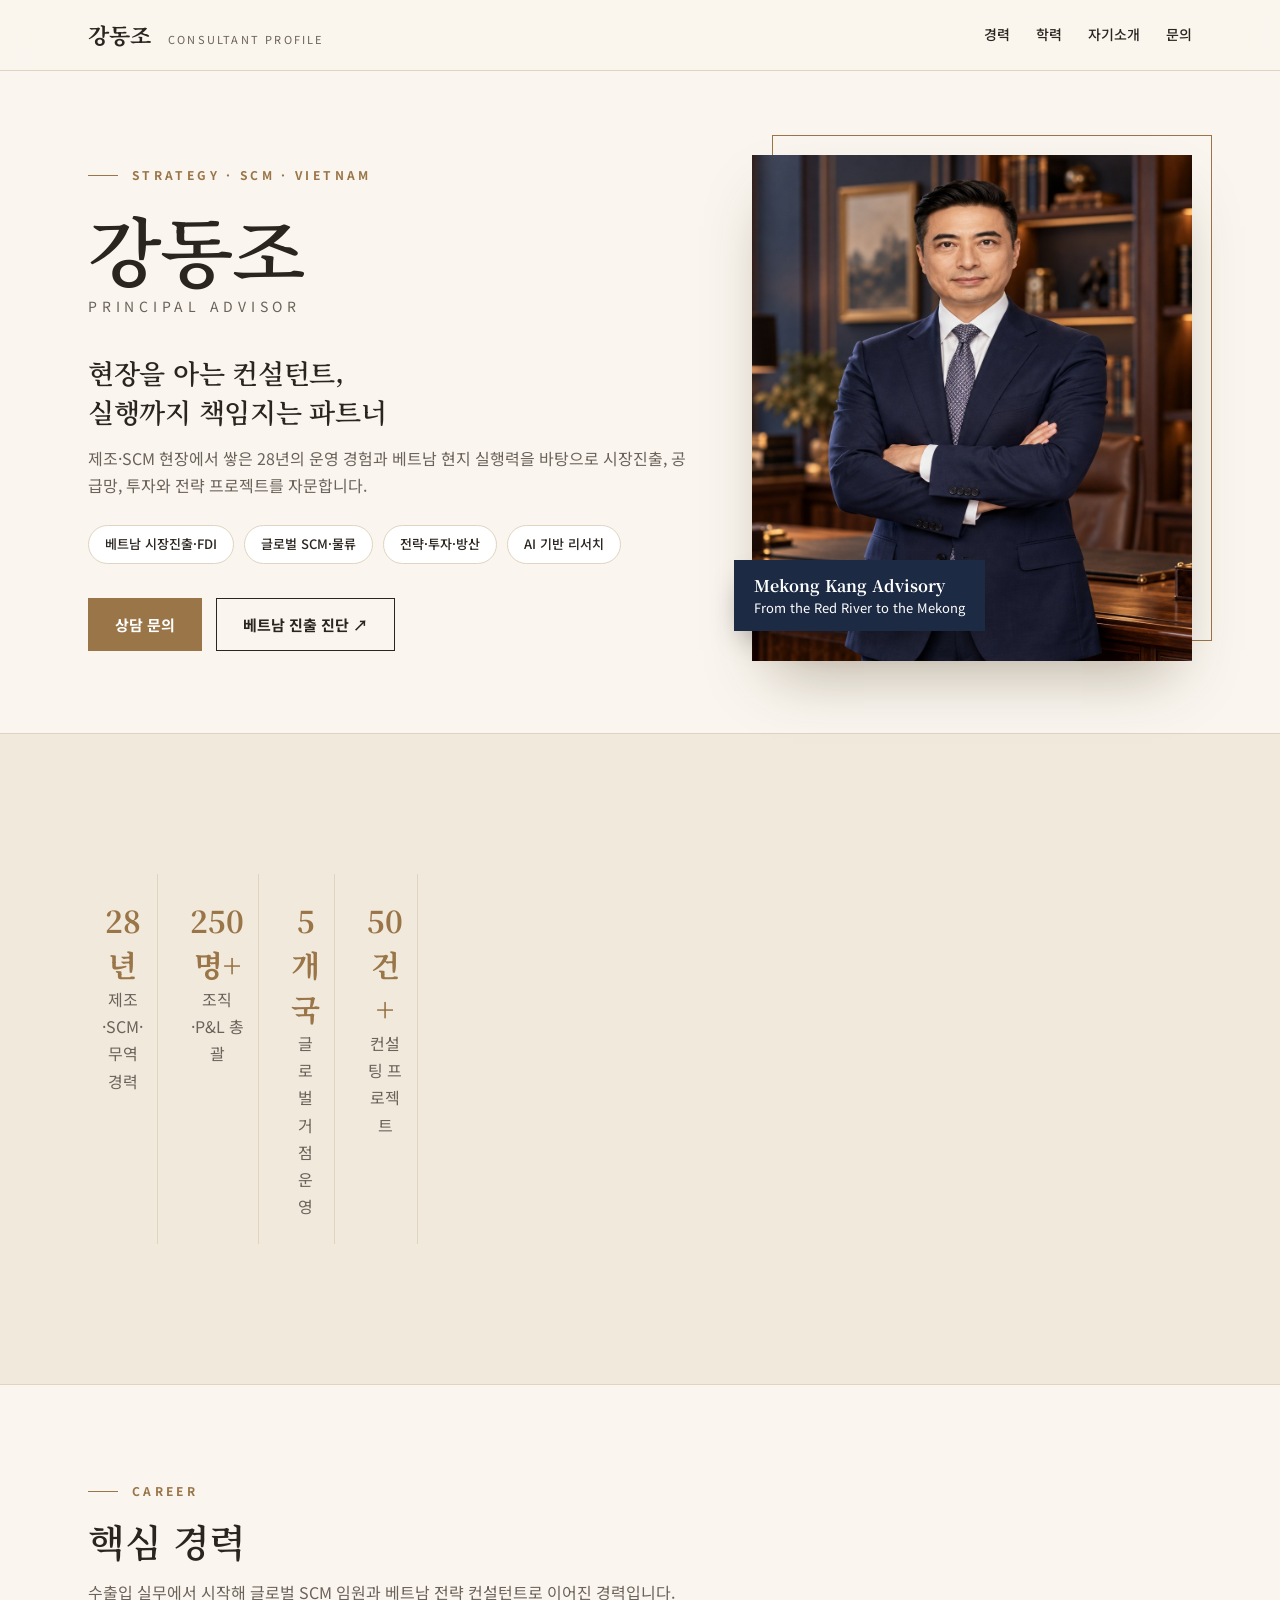
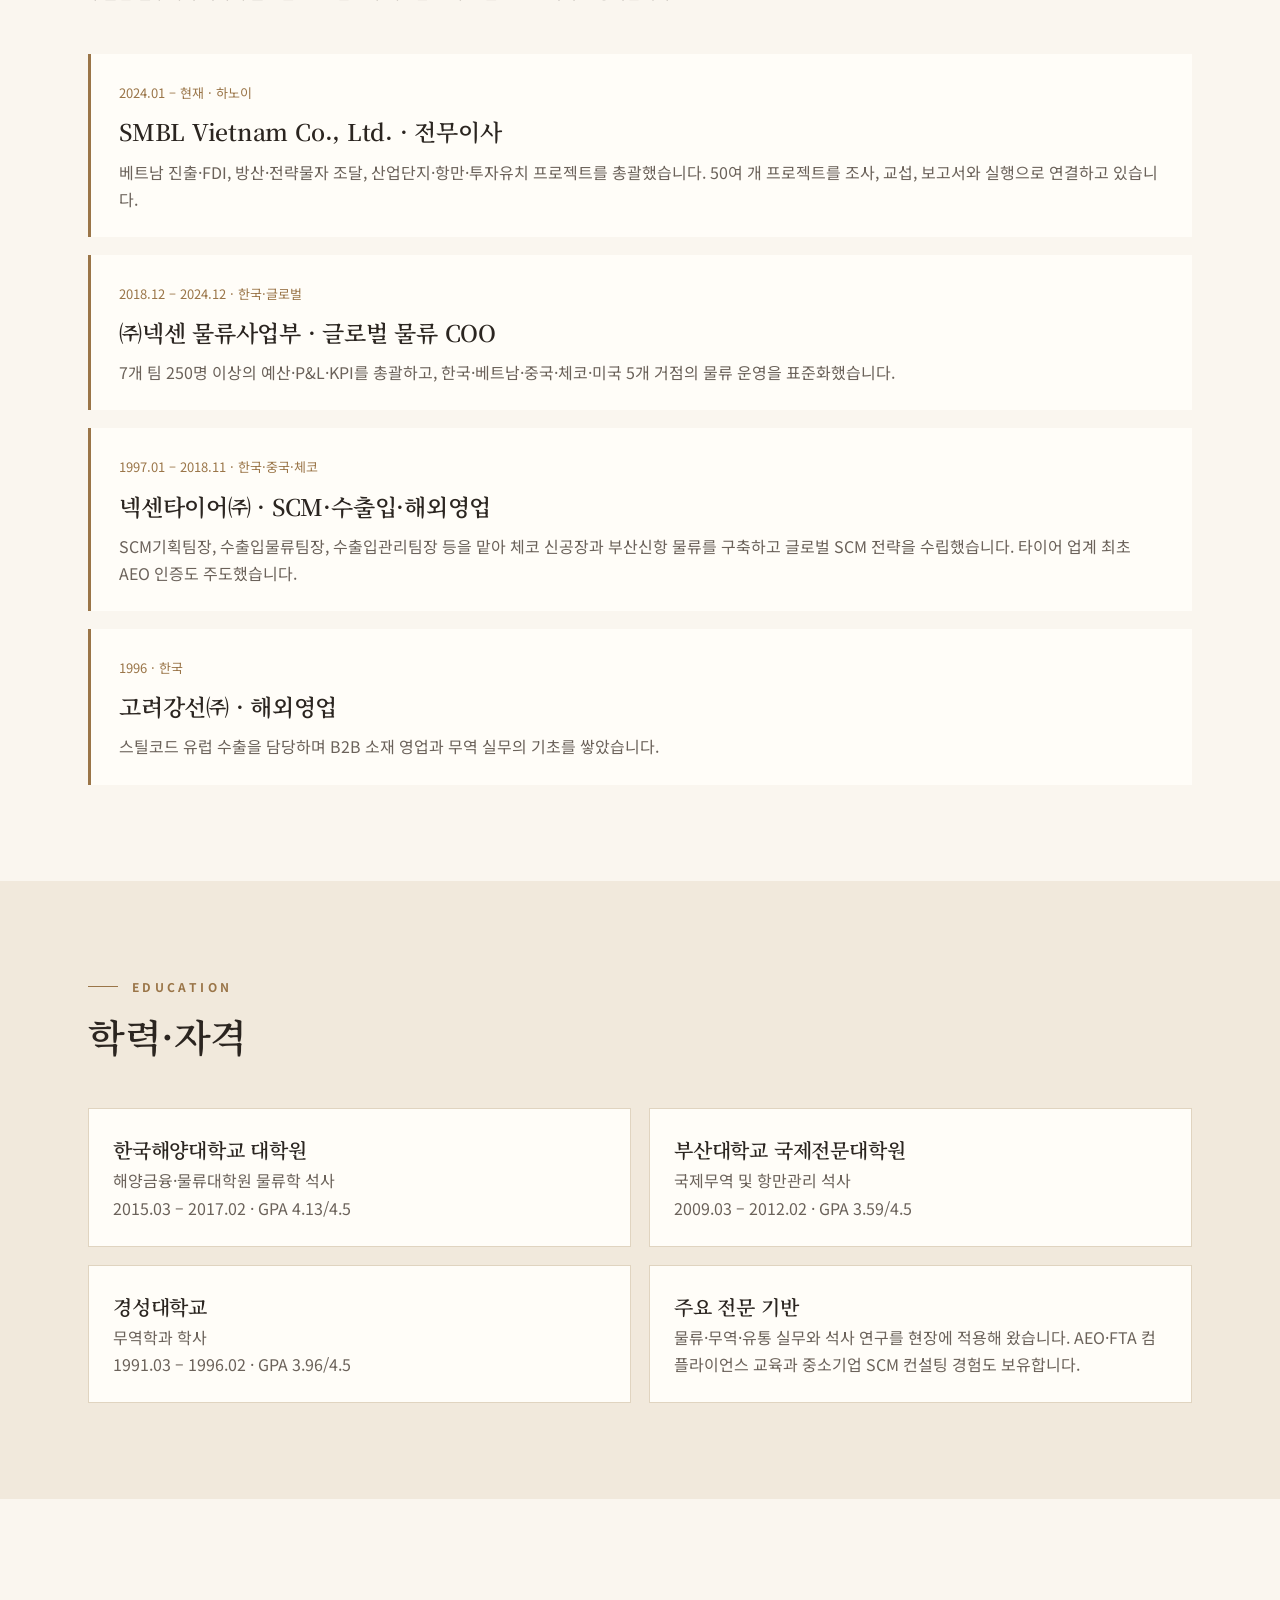
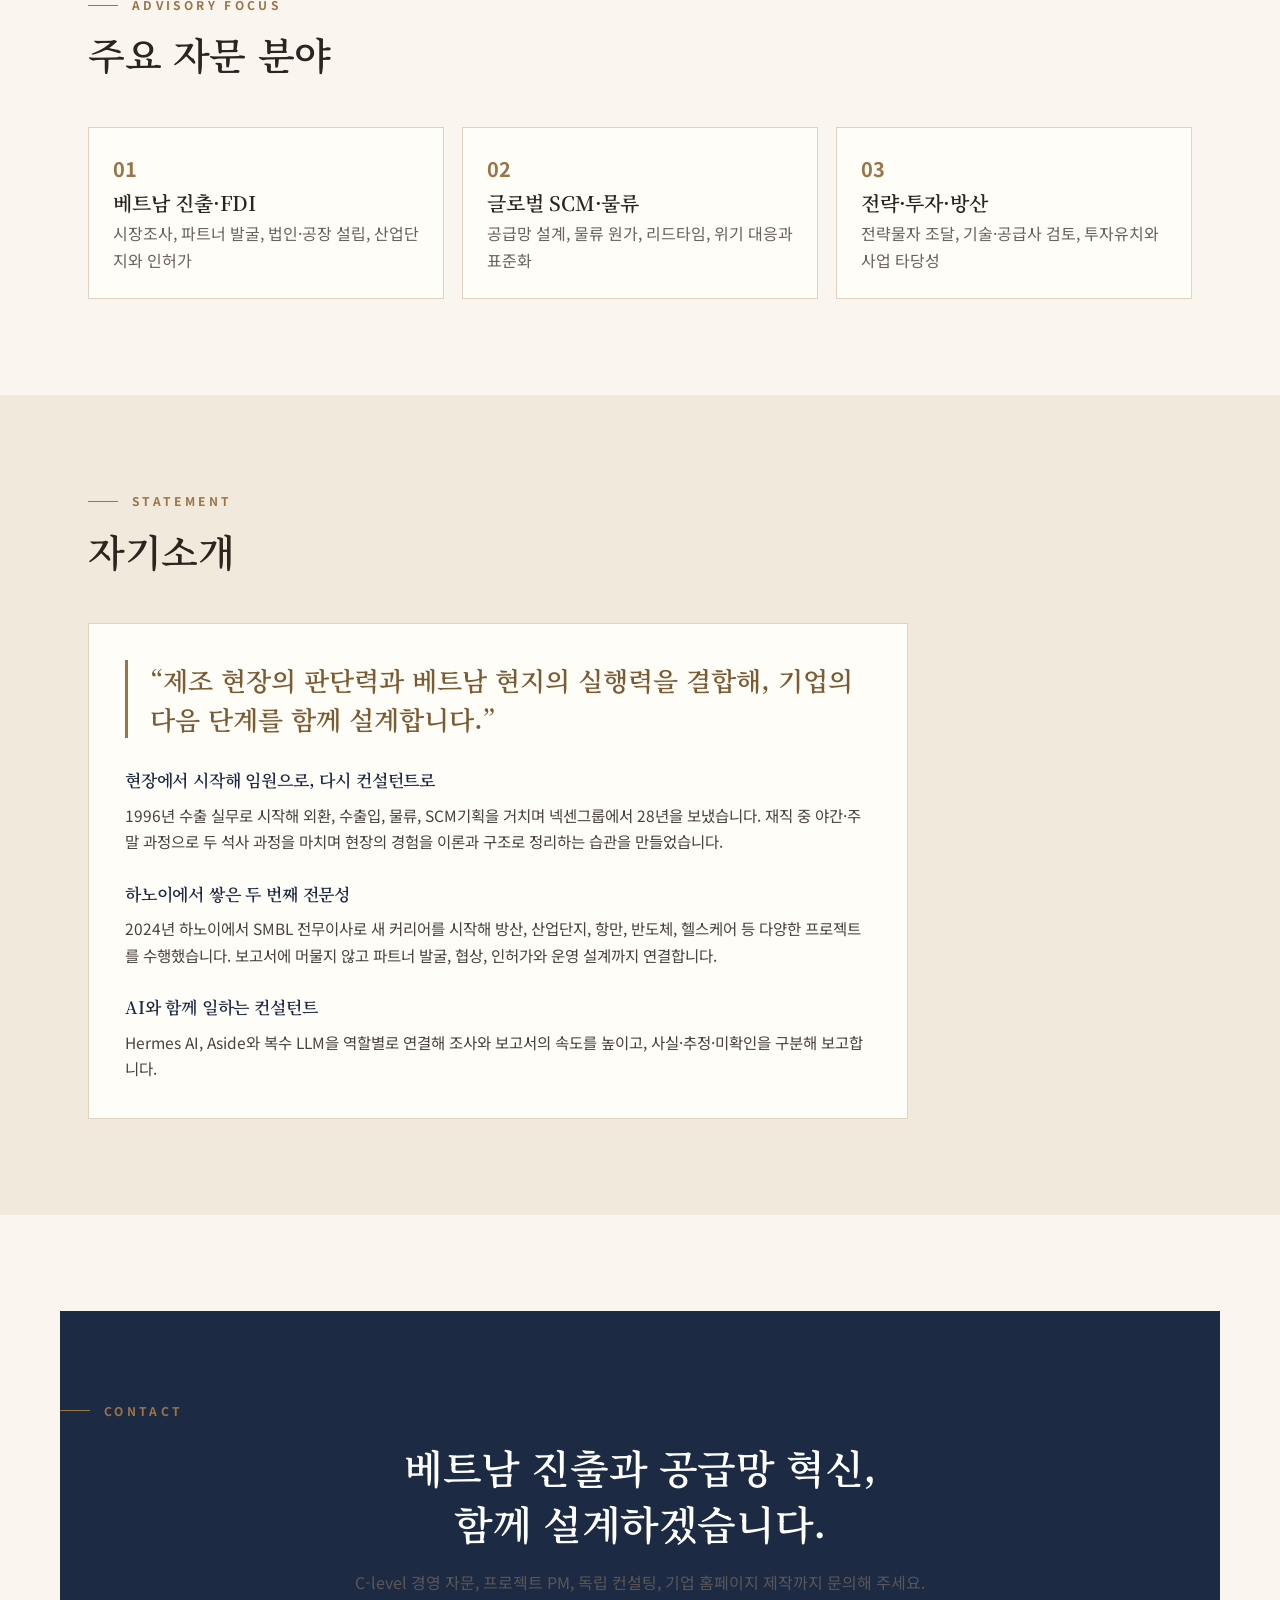
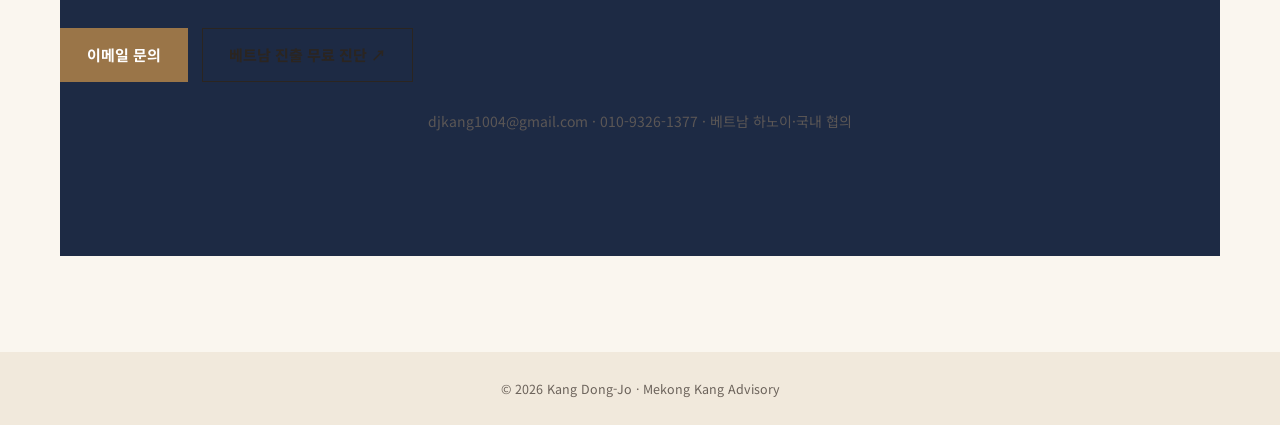
==== commit cf626547: "Refocus consultant resume on photo career education and statement" ====
--- a/resume_v0.1/index.html
+++ b/resume_v0.1/index.html
@@ -191,271 +191,24 @@
 @media(max-width:1100px) and (min-width:981px){.stack{grid-template-columns:repeat(2,1fr)}}
 @media(max-width:600px){.plist{grid-template-columns:1fr}.wrap{padding:0 20px}section{padding:68px 0}}
 </style>
-</head>
-<body>
-<nav><div class="wrap">
- <a href="#top" class="brand">강동조<small>KANG DONG JO</small></a>
- <div class="menu">
-  <a href="#services">서비스</a><a href="#smbl">SMBL 경력</a><a href="#cases">대표 사례</a><a href="#portfolio">프로젝트</a><a href="#ai">AI 컨설팅</a><a href="#career">제조 경력</a>
-  <a class="btn sm" href="#contact">상담 문의</a>
- </div>
-</div></nav>
-
-<header class="hero" id="top"><div class="wrap">
- <div>
-  <div class="eyebrow">Strategy Consultant · C-Level Advisory</div>
-  <h1>강동조</h1><div class="en">KANG DONG JO</div>
-  <h2>제조 28년의 운영 경험을 컨설팅으로 확장한<br>베트남 시장진출 · 공급망 · AI 전략 컨설턴트</h2>
-  <p class="lead">넥센그룹에서 250명 조직과 손익을 책임진 운영 임원으로 일한 뒤, 2024년부터 하노이에서 한국 기업의 베트남 진출을 이끌고 있습니다. 방위산업, 산업단지, 항만, 반도체, 헬스케어 등 50여 개 프로젝트의 경험을 바탕으로 C-level 임원 자문부터 독립 컨설팅까지 수행합니다.</p>
-  <div class="chips"><span class="chip">이중 석사(물류·국제무역)</span><span class="chip">C-level 경영 자문</span><span class="chip">베트남 시장진출·FDI</span><span class="chip">방산·공급망 조달</span><span class="chip">AI 에이전트·멀티 LLM 컨설팅</span><span class="chip">기업 홈페이지 제작</span></div>
-  <div class="cta"><a class="btn" href="#smbl">SMBL 경력 보기 →</a><a class="btn ghost" href="#contact">상담 문의</a></div>
- </div>
- <div class="portrait">
-  <img src="assets/portrait.jpg" alt="강동조 전략 컨설턴트 프로필">
-  <div class="tag"><b>강동조 전무이사</b>SMBL Vietnam · 하노이</div>
- </div>
-</div></header>
-
-<div class="stats"><div class="wrap">
- <div class="stat"><b>28년</b><span>제조·SCM·무역 경력</span></div>
- <div class="stat"><b>50건+</b><span>컨설팅 프로젝트</span></div>
- <div class="stat"><b>15건</b><span>심화(계약·제안·RFQ)</span></div>
- <div class="stat"><b>250명</b><span>조직·P&amp;L 총괄</span></div>
- <div class="stat"><b>이중</b><span>물류·무역 석사</span></div>
- <div class="stat"><b>AEO</b><span>타이어 업계 최초 인증</span></div>
-</div></div>
-
-<section>
- <div class="wrap reveal">
-  <div class="sec-h"><div class="eyebrow">Positioning</div><h2>현장을 아는 컨설턴트,<br>실행까지 책임지는 파트너</h2><p>제조기업의 운영 현장에서 쌓은 28년의 판단력과 베트남 현지에서 검증한 프로젝트 경험을 결합합니다. 보고서에서 끝나지 않고 파트너 발굴, 협상, 인허가, 운영 구조 설계까지 연결합니다.</p></div>
-  <div class="posi">
-   <div><div class="n">01</div><h3>제조 운영과 학문적 깊이</h3><p>해외영업, 외환, 수출입, 물류, SCM, 경영관리를 거쳐 7개 팀 250명 조직의 손익을 총괄했습니다. 한국해양대와 부산대 두 석사 과정의 이론이 현장 판단의 기준이 됩니다.</p></div>
-   <div><div class="n">02</div><h3>다산업 컨설팅 경험</h3><p>방위산업, 부동산·산업단지, 항만, 반도체, 헬스케어, 소비재 등 서로 다른 산업의 가치사슬과 의사결정 구조를 빠르게 구조화합니다.</p></div>
-   <div><div class="n">03</div><h3>AI로 일하는 방식</h3><p>자체 에이전트 'Hermes AI', 브라우저 에이전트 Aside, 5종 이상의 LLM을 역할별로 연결해 전략보고서 초안을 1~2주에서 1~2일로 단축하고, 사실·추정·미확인을 구분해 보고합니다.</p></div>
-  </div>
- </div>
-</section>
-
-<section class="alt" id="services">
- <div class="wrap">
-  <div class="sec-h reveal"><div class="eyebrow">Services</div><h2>컨설팅 서비스</h2><p>기업 규모와 단계에 맞춰 C-level 자문, 프로젝트 PM, 독립 컨설팅 세 가지 방식으로 참여합니다.</p></div>
-  <div class="grid3 reveal">
-   <div class="card"><div class="n">01</div><h3>베트남 시장진출·FDI 전략</h3><p>시장조사부터 법인·공장 설립, 산업단지 입지, 인허가, 파트너 발굴까지 진출 전 과정을 설계합니다.</p><ul><li>시장·규제·경쟁 진단</li><li>산업단지 입지 및 투자유치</li><li>현지 파트너·거래선 발굴</li></ul></div>
-   <div class="card"><div class="n">02</div><h3>공급망·전략물자 조달</h3><p>공급사 발굴과 실사, 기술 규격 협상, 조달 구조 설계로 단일 공급처 리스크를 낮춥니다.</p><ul><li>규격 매핑(GOST↔ASTM/JIS/KS)</li><li>공급사 실사·다자간 소싱</li><li>수출통제·컴플라이언스 검토</li></ul></div>
-   <div class="card"><div class="n">03</div><h3>B2G·대관 전략</h3><p>정부·공공기관 조달과 협력 채널을 분석하고, 한국 기업의 접근 전략과 제안 구조를 수립합니다.</p><ul><li>공공 조달 시장진입</li><li>정부기관·대사관 연계 보고</li><li>MOU·LOI 추진 지원</li></ul></div>
-   <div class="card"><div class="n">04</div><h3>투자유치·자산 자문</h3><p>IR 자료 검토, 사업 타당성 분석, 자산 매각·구조조정 전략과 로드쇼를 지원합니다.</p><ul><li>사업 타당성(FS)·CDD</li><li>투자유치·자산매각 로드쇼</li><li>파트너십 구조 설계</li></ul></div>
-   <div class="card"><div class="n">05</div><h3>AI 에이전트 컨설팅</h3><p>조사, 교차검증, 레드팀 실사, 보고서 작성을 AI 워크플로로 설계해 의사결정 속도를 높입니다.</p><ul><li>멀티 LLM 리서치 파이프라인</li><li>AI 에이전트(Hermes·Aside) 업무 자동화</li><li>레드팀 리스크 실사</li></ul></div>
-   <div class="card"><div class="n">06</div><h3>기업 홈페이지·웹 제작</h3><p>바이브 코딩으로 기업 홈페이지, 제안서형 웹사이트, 진단 도구, 업무용 웹앱을 빠르게 제작합니다.</p><ul><li>기업·브랜드 홈페이지</li><li>진단·견적·리포트 웹 도구</li><li>배포 및 운영 지원</li></ul></div>
-  </div>
- </div>
-</section>
-
-<section>
- <div class="wrap reveal">
-  <div class="feat">
-   <div class="pic"></div>
-   <div class="txt">
-    <div class="eyebrow">Featured · Live Project</div>
-    <h2>Mekong Kang Advisory<br>베트남 진출 진단 웹 서비스</h2>
-    <p>제가 직접 기획하고 바이브 코딩으로 구축해 운영 중인 베트남 진출 진단 사이트입니다. 정보를 입력하면 진출 전략을 단계별로 진단하고, 조사용 프롬프트를 생성하며, 복수 AI 답변을 교차검증해 보고서 형태로 정리합니다.</p>
-    <ul><li>정보 입력 → 진단 → 프롬프트 → 교차검증 → 보고서의 5단계 흐름</li><li>사실 · 추정 · 미확인을 구분하는 보고 원칙</li><li>브라우저 안에서 처리하고 서버에 전송하지 않는 구조</li><li>기업 홈페이지와 진단 도구를 한 번에 구현한 제작 사례</li></ul>
-    <a class="btn org" href="https://djkang1004.github.io/DongJo_Kang_Resume/vietnam-entry/" target="_blank" rel="noopener">서비스 열어보기 ↗</a>
-    <a class="btn wh" href="https://smbl1.github.io/djkang_Consultant" target="_blank" rel="noopener" style="margin-left:10px">컨설턴트 포트폴리오 ↗</a>
-   </div>
-  </div>
-  <div class="web-grid">
-   <div><b>기업 홈페이지</b><span>회사 소개, 사업 영역, 문의 접수까지 갖춘 기업 사이트</span></div>
-   <div><b>제안서형 웹사이트</b><span>투자·제휴 제안을 한 페이지로 전달하는 프레젠테이션 웹</span></div>
-   <div><b>진단·리포트 도구</b><span>입력값을 분석해 결과 리포트로 정리하는 웹 도구</span></div>
-   <div><b>업무 자동화 웹앱</b><span>조사, 문서 작성, 데이터 정리를 돕는 내부용 도구</span></div>
-  </div>
- </div>
-</section>
-
-<div class="band" style="background-image:url(assets/img/hanoi1.jpg)"><div class="wrap reveal">
- <div class="eyebrow" style="color:#f0c79a">SMBL VIETNAM · HANOI</div>
- <h2 style="margin-top:14px">하노이에 상주하며 한국 기업의 베트남 진출을 실행합니다.</h2>
- <p>2024년 1월 SMBL Vietnam 전무이사로 합류한 뒤 현지 네트워크와 AI 업무 체계를 직접 구축해 왔습니다.</p>
-</div></div>
-
-<section id="smbl">
- <div class="wrap">
-  <div class="sec-h reveal"><div class="eyebrow">Recent Career</div><h2>SMBL Vietnam 경력 상세</h2><p>2024년 1월부터 현재까지 수행한 업무를 영역별로 정리했습니다. 고객사명은 비밀유지 의무에 따라 업종 중심으로 표기합니다.</p></div>
-  <div class="role reveal">
-   <div><h3>SMBL VIETNAM CO., LTD.</h3><div class="meta">전무이사 · 전략기획본부 시니어 프로젝트 매니저<br>2024.01 ~ 현재 · 베트남 하노이 · 컨설팅 3년차</div></div>
-   <p>한국 제조·물류·인프라 기업의 베트남 시장 진입과 FDI 프로젝트를 총괄하고, 방위산업·산업단지·항만·반도체·헬스케어 등 다산업 프로젝트 50여 건을 컨설턴트 1인 체제로 동시 운영했습니다. 2024년에는 넥센 기술고문(비상근)을 병행하며 베트남 컨설팅 활동으로 전환했습니다.</p>
-  </div>
-  <div class="pillars reveal">
-   <div class="pillar"><h3>1. 시장진출·FDI 실행</h3><ul>
-    <li><b>진출 전 과정 설계:</b> 시장조사, 법인·공장 설립, 산업단지 입지, 인허가, 운영모델 구조화</li>
-    <li><b>산업단지 투자유치:</b> 북부 항만 산업단지 한국기업 유치 전략보고서, 영·베 MOU, 진출 가능 기업 리스트</li>
-    <li><b>산업단지 조사:</b> 4개 산업단지 추진 현황 취합, 20여 개 산업단지 입지 분석</li>
-    <li><b>현지 기업 실사:</b> 기업 프로파일 검토, 파트너십 미팅, 협력사 사전 실사</li></ul></div>
-   <div class="pillar"><h3>2. 방위산업·전략물자·핵심광물</h3><ul>
-    <li><b>국방부 연계 비철금속 조달:</b> 30개 품목, 국내 공급사 9개사 이상 매칭·실사</li>
-    <li><b>표준 전환 협상:</b> 구소련계 GOST 규격을 ASTM·JIS·KS로 대체하는 합의 도출, 국방부 직접 프레젠테이션 승인</li>
-    <li><b>이원 제안 구조:</b> 공급사별 기술 사양(TDS) 분석으로 표준형과 정밀형 두 경로 설계</li>
-    <li><b>방산 협력 문의 대응(2026.08~):</b> 국방경제기술산업총공사의 생산설비·소재 기술이전 협력 문의에 따라 한국 공급처 발굴·기술평가·현장 방문 조율</li>
-    <li><b>핵심광물 조달:</b> 텅스텐·희토류 공급업체 검증, LOI 발행</li>
-    <li><b>한국방산협의회 회원사:</b> 재베트남 한국방산협의회 활동으로 국내 방산업계 네트워크 형성</li></ul></div>
-   <div class="pillar"><h3>3. 부동산·항만·물류 투자 자문</h3><ul>
-    <li><b>복합개발 파트너십:</b> 한·베 파트너 사업계획서, 멤버십 판매전략, 한국시장 런칭 실행전략</li>
-    <li><b>곡물터미널 투자 타당성:</b> 현지 파트너 구조, 하역 방식, 투자 타당성 검토와 대사관 보고(발표자료 3건)</li>
-    <li><b>콜드체인 물류허브:</b> 산업단지 부지·서비스·투자유치 전략, 입주사 연계 물류센터 설계 제안</li>
-    <li><b>주거단지 개발 컨설팅:</b> 베트남어 자문 계약에 따른 시장·투자 분석</li>
-    <li><b>상설전시장 조성 기획:</b> 프로젝트 내 최대 규모의 세부 기획 건</li></ul></div>
-   <div class="pillar"><h3>4. 제조·B2B·B2G·딥테크</h3><ul>
-    <li><b>AI반도체 직접진출:</b> 종합전략보고서와 레드팀 실사보고서를 고객 제출 수준으로 완성</li>
-    <li><b>전력반도체 진출:</b> 제안서 v1~v4, 4대 전략 발표덱, 영업 스크립트</li>
-    <li><b>특수변압기 RFQ/RFI:</b> 하노이 랜드마크 개보수 프로젝트 기술질의서 3개사 발송, CDD 보고서, 파트너 후보 선정</li>
-    <li><b>B2G 안전물자:</b> 공안부 조직 분석, 번호판·PPE 시장진입 전략, 상위 100개 업체 리스트</li>
-    <li><b>중장비·SMR 사업화:</b> 베트남 사업제안서와 공동사업화 MOU 제안, 회장 현지 보고 3회</li>
-    <li><b>환경·수처리 스타트업:</b> 4개사 요약보고서와 CDD 답변서</li></ul></div>
-   <div class="pillar"><h3>5. 정책연구·교육·자산 자문</h3><ul>
-    <li><b>실태조사 용역:</b> 코참 지부 연계 베트남 진출 중소기업 FGI·IDI 조사 설계, 용역계약 5차 개정</li>
-    <li><b>자산 매각·구조조정:</b> 부동산 그룹의 한국 자산 매각 자문, 한국부동산협회 로드쇼</li>
-    <li><b>특강:</b> 베트남 국립경제대 물류·무역 강의</li>
-    <li><b>K-Edu 플랫폼:</b> 베트남 진출 전략 허브와 수익화 로드맵 v1~v2</li>
-    <li><b>지자체 연계:</b> K-Food 행사 기획, 농식품 유통시장 분석</li></ul></div>
-   <div class="pillar"><h3>6. 헬스케어·뷰티·소비재·식품</h3><ul>
-    <li><b>헬스케어·의료미용:</b> 다수 브랜드 벤더 매칭과 진출 전략</li>
-    <li><b>럭셔리 뷰티:</b> 사업제안서와 동남아 협업 RFI 보고서</li>
-    <li><b>식품·수산 수출:</b> 수출바우처 수행, 바이어 상담일지, 의약품 홍콩 수출 딜 패키지</li>
-    <li><b>자동차 브랜드 PR:</b> 3개국 매체 DB와 비딩 제안서(SOW 포함), 6주 내 66건 산출</li>
-    <li><b>시장조사:</b> 축산·식품·가전 서비스·항공·통신 등 단건 조사 다수</li></ul></div>
-  </div>
-  <div class="tl reveal">
-   <div class="it"><div class="d">2024.01</div><div class="t">SMBL Vietnam 전무이사 합류, 하노이 상주 시작 (넥센 기술고문 병행)</div></div>
-   <div class="it"><div class="d">2025.05</div><div class="t">국방부 연계 비철금속 조달 프로젝트 착수. 공급사와 연쇄 미팅, 표준 전환 협상 시작</div></div>
-   <div class="it"><div class="d">2025.08 ~ 11</div><div class="t">산업단지·항만·헬스케어·소비재 등 프로젝트 확대, 중간보고서 제출(2025.11)</div></div>
-   <div class="it"><div class="d">2026.01 ~ 06</div><div class="t">방산·전략물자 발표, 반도체·B2G·전력기자재·정책연구 용역 본격 수행</div></div>
-   <div class="it"><div class="d">2026.08</div><div class="t">국방경제기술산업총공사로부터 방산 생산설비·소재 기술이전 협력 공식 문의 접수</div></div>
-   <div class="it"><div class="d">현재</div><div class="t">50여 개 프로젝트 포트폴리오 운영, AI 컨설팅 체계 고도화, 독립 컨설팅 확대</div></div>
-  </div>
- </div>
-</section>
-
-<section class="alt" id="cases">
- <div class="wrap">
-  <div class="sec-h reveal"><div class="eyebrow">Selected Cases</div><h2>대표 프로젝트 사례</h2><p>과제, 접근, 산출물 순서로 정리했습니다. 상대방과 세부 수치는 비밀유지 범위 안에서 면담 시 설명드립니다.</p></div>
-  <div class="cases reveal">
-   <div class="case"><div class="img" style="background-image:url(assets/img/metal1.jpg)"><span>DEFENSE · SOURCING</span></div><div class="b"><h3>국방부 연계 비철금속 전략물자 조달</h3><dl><dt>과제</dt><dd>베트남군의 구소련계 GOST 규격과 한국 공급사의 국제표준 사이의 격차 해소, 30개 품목 조달 협상 설계</dd><dt>접근</dt><dd>공급사 9개사 이상 매칭·실사, 기술 사양 분석, 표준형과 정밀형 이원 제안</dd><dt>산출물</dt><dd>표준 전환 합의, 국방부 직접 프레젠테이션 승인, 알루미늄 시트 스펙 검증 완료. 계약 협상 진행 중</dd></dl></div></div>
-   <div class="case"><div class="img" style="background-image:url(assets/img/park2.jpg)"><span>DEFENSE · INDUSTRIAL COOPERATION</span></div><div class="b"><h3>방산 생산설비·소재 기술이전 협력</h3><dl><dt>과제</dt><dd>베트남 국방부 산하 국방경제기술산업총공사의 한국 방산 공급처 발굴과 기술 평가 요청 대응 (2026.08~)</dd><dt>접근</dt><dd>건별 조율 권한에 따라 한국 제조사 역량 조사, 기술·상업 제안 요건 정리</dd><dt>산출물</dt><dd>기술사절단의 국내 제조시설 방문 조율 진행 중. 세부 내용은 비밀유지 조건에 따라 비공개</dd></dl></div></div>
-   <div class="case"><div class="img" style="background-image:url(assets/img/port1.jpg)"><span>PORT · INVESTMENT</span></div><div class="b"><h3>곡물터미널 재진출 투자 타당성</h3><dl><dt>과제</dt><dd>베트남 항만 곡물터미널 재진출의 파트너 구조와 투자 타당성 검증</dd><dt>접근</dt><dd>현지 파트너 협업 조사, 항만 하역 방식 비교, 투자 구조 검토</dd><dt>산출물</dt><dd>대사관 보고용 발표자료 3건, 협력사 조사 자료 다수</dd></dl></div></div>
-   <div class="case"><div class="img" style="background-image:url(assets/img/park1.jpg)"><span>INDUSTRIAL PARK</span></div><div class="b"><h3>산업단지 한국기업 유치 및 콜드체인 허브</h3><dl><dt>과제</dt><dd>산업단지의 한국 기업 유치 전략과 콜드체인 물류허브 투자유치 구조 수립</dd><dt>접근</dt><dd>부지·서비스 분석, 입주사 연계 물류센터 설계, 진출 가능 기업 리스트업</dd><dt>산출물</dt><dd>유치전략보고서, 영·베 MOU, 세일즈 질문 리스트, 허브 전략 제안서</dd></dl></div></div>
-   <div class="case"><div class="img" style="background-image:url(assets/img/factory1.jpg)"><span>DEEP TECH · RED TEAM</span></div><div class="b"><h3>AI반도체 직접진출 전략과 레드팀 실사</h3><dl><dt>과제</dt><dd>반도체 관련 기업의 베트남 직접진출 전략의 실행 가능성 검증</dd><dt>접근</dt><dd>복수 LLM 교차검증 기반 전략 수립 후 레드팀 방식으로 리스크 실사</dd><dt>산출물</dt><dd>종합전략보고서와 레드팀 실사보고서 (고객 제출 수준)</dd></dl></div></div>
-   <div class="case"><div class="img" style="background-image:url(assets/img/hanoi2.jpg)"><span>POLICY · RESEARCH</span></div><div class="b"><h3>베트남 진출 중소기업 실태조사 용역</h3><dl><dt>과제</dt><dd>베트남 진출 한국 중소기업의 애로와 지원 수요 파악</dd><dt>접근</dt><dd>코참 지부 연계 FGI·IDI 조사 설계, 인터뷰와 자문 대응</dd><dt>산출물</dt><dd>조사 설계서, 인터뷰 결과 정리, 용역계약 5차 개정 관리</dd></dl></div></div>
-  </div>
- </div>
-</section>
-
-<section id="portfolio">
- <div class="wrap">
-  <div class="sec-h reveal"><div class="eyebrow">Project Portfolio</div><h2>프로젝트 전체 목록</h2><p>SMBL 프로젝트 폴더를 전수 조사한 마스터 트래커(2026.08 기준)를 바탕으로 정리한 51건입니다. 심화 15건, 중간 이상 13건, 경량 23건으로 분류했습니다.</p></div>
-  <div class="filters reveal" id="filters"></div>
-  <div class="plist reveal" id="plist"></div>
-  <div class="note reveal">고객사와 상대 기관명은 비밀유지 의무에 따라 업종과 과제 중심으로 표기했습니다. 상태는 2026년 8월 기준 자료로 판단한 것이며, 세부 성과와 수치는 면담 시 범위 내에서 설명드립니다.</div>
- </div>
-</section>
-
-<section class="alt" id="ai">
- <div class="wrap">
-  <div class="sec-h reveal"><div class="eyebrow">AI Consulting System</div><h2>AI로 일하는 컨설팅 방식</h2><p>복수의 AI를 역할별로 연결해 조사, 검증, 보고서 작성의 속도와 신뢰도를 함께 높입니다.</p></div>
-  <div class="ai reveal">
-   <div><b>1~2일</b><h4>보고서 초안 리드타임</h4><p>통상 1~2주 걸리던 전략보고서 초안을 단축했습니다.</p></div>
-   <div><b>50건+</b><h4>동시 프로젝트 운영</h4><p>컨설턴트 1인 체제에서 심화 15건을 포함해 동시 관리했습니다.</p></div>
-   <div><b>14채널</b><h4>병렬 에이전트 스캔</h4><p>2개월간 50건 이상의 일일 인텔리전스 보고서를 무중단으로 생성했습니다.</p></div>
-   <div><b>3단계</b><h4>사실·추정·미확인 구분</h4><p>교차검증과 레드팀 실사로 보고서의 신뢰도를 확보합니다.</p></div>
-  </div>
-  <div class="sec-h reveal" style="margin:56px 0 22px"><div class="eyebrow">AI Stack</div><h2 style="font-size:28px">AI 에이전트와 LLM 운영 체계</h2><p>에이전트 2종과 LLM 5종을 조사, 검증, 구조화, 편집 역할로 나누어 운영합니다. 한 모델의 답을 그대로 쓰지 않고 반드시 교차검증합니다.</p></div>
-  <div class="stack reveal">
-   <div class="sk ag"><span>AI AGENT · 자체 개발</span><h4>Hermes AI</h4><p>기업실사(CDD), 시장조사, 전략보고서 초안을 자동화하는 컨설팅 전용 에이전트</p></div>
-   <div class="sk ag"><span>AI AGENT · 브라우저</span><h4>Aside</h4><p>웹 기반 업무를 대신 수행하는 AI 브라우저 에이전트. 정보 수집, 문서 발급, 시트 정리, 정기 모니터링 자동화에 활용</p></div>
-   <div class="sk"><span>LLM</span><h4>Claude</h4><p>보고서 구조화와 작성, 계약 검토, 바이브 코딩</p></div>
-   <div class="sk"><span>LLM</span><h4>ChatGPT</h4><p>교차검증, 다국어 문서와 계약 검토, 초안 작성</p></div>
-   <div class="sk"><span>LLM</span><h4>Gemini</h4><p>대용량 자료 분석과 심층 조사, 프로젝트 노트북 활용</p></div>
-   <div class="sk"><span>LLM · 검색</span><h4>Perplexity</h4><p>출처 기반 사실 조사와 최신 정보 확인</p></div>
-   <div class="sk"><span>LLM · 지식관리</span><h4>NotebookLM</h4><p>프로젝트 자료를 근거로 답변을 검증하는 지식 베이스</p></div>
-   <div class="sk"><span>BUILD</span><h4>바이브 코딩</h4><p>기업 홈페이지, 진단 도구, 업무용 웹앱을 AI로 직접 제작·배포</p></div>
-  </div>
-  <div class="tags reveal"><span class="chip">AI 에이전트 2종 (Hermes AI · Aside)</span><span class="chip">LLM 5종 이상 교차검증</span><span class="chip">레드팀 리스크 실사</span><span class="chip">사실·추정·미확인 구분 보고</span></div>
- </div>
-</section>
-
-<div class="band" style="background-image:url(assets/img/estate1.jpg)"><div class="wrap reveal">
- <div class="eyebrow" style="color:#f0c79a">28 YEARS · MANUFACTURING TO CONSULTING</div>
- <h2 style="margin-top:14px">제조 현장의 운영 경험이 컨설팅의 판단 기준이 되었습니다.</h2>
- <p>해외 신공장 3곳의 물류 구축, 글로벌 물류 위기 대응, AEO 인증 등 현장에서 검증한 경험이 고객의 실행 계획에 반영됩니다.</p>
-</div></div>
-
-<section id="career">
- <div class="wrap">
-  <div class="sec-h reveal"><div class="eyebrow">Manufacturing Career</div><h2>컨설팅의 토대가 된 제조 경력</h2></div>
-  <div class="career reveal">
-   <div class="cr"><div class="y">2018.12 – 2024.12</div><h3>㈜넥센 물류사업부</h3><div class="r">사업운영부장 ➔ 글로벌 물류 운영총괄 이사(COO, ~2023.12) ➔ 기술고문(비상근, 2024.01~12)</div><ul><li>7개 팀 250명 이상 조직의 예산·P&amp;L·KPI 총괄</li><li>한국·베트남·중국·체코·미국 거점 출고·선적·재고 표준 정립</li><li>부산신항 웅동배후단지 물류센터 1~3단계와 국내 RDC 운영</li><li>2021~22 해운대란·화물연대 파업에서 가동중단 Zero</li><li>그룹 물류 기능의 독립 법인화 기획·실행</li></ul></div>
-   <div class="cr"><div class="y">1997.01 – 2018.11</div><h3>넥센타이어㈜</h3><div class="r">해외영업 ➔ 외환과장 ➔ 수출입관리팀장 ➔ 수출입물류팀장 ➔ SCM기획팀장</div><ul><li>체코 자테츠 신공장 SCM 0→1 설계, 양산 첫날 납기 준수율 100%</li><li>타이어 업계 최초 AEO 공인인증 주도, 관세청장 표창</li><li>부산신항 물류 자회사 설립 PM과 포워딩 M&amp;A 실사</li><li>연간 수억 달러 규모 외환·매출채권·보험 관리</li><li>중국 칭다오·국내 창녕 공장 수출 물류 셋업</li></ul></div>
-   <div class="cr"><div class="y">1996</div><h3>고려강선㈜ 해외영업팀</h3><div class="r">스틸코드 유럽 수출</div><ul><li>B2B 소재 영업, 무역서류, 신용장, 선적, 은행 네고 기초 구축</li></ul></div>
-   <div class="cr"><div class="y">2009 – 2010</div><h3>AEO·FTA 교육 및 중소기업 SCM 컨설팅</h3><div class="r">관세청 요청 기업 방문 강의 · 계약/프리랜서</div><ul><li>AEO·FTA 컴플라이언스 강의</li><li>중소 제조·물류기업 물류 프로세스 진단과 개선</li></ul></div>
-  </div>
-  <div class="sec-h" style="margin:56px 0 18px"><div class="eyebrow">Education</div></div>
-  <div class="edu reveal">
-   <div><b>한국해양대학교 대학원</b><span>해양금융·물류대학원 물류학 석사 (항만물류관리)<br>2015.03 – 2017.02 · GPA 4.13/4.5</span></div>
-   <div><b>부산대학교 국제전문대학원</b><span>국제무역 및 항만관리 석사<br>2009.03 – 2012.02 · GPA 3.59/4.5</span></div>
-   <div><b>경성대학교</b><span>무역학과 학사<br>1991.03 – 1996.02 · GPA 3.96/4.5</span></div>
-  </div>
-  <div class="dual reveal">
-   <div class="eyebrow">Dual Master's</div>
-   <h3>이중 석사: 자격 취득 이상의 학문적 깊이</h3>
-   <p>한국해양대학교 해양금융·물류대학원(항만물류관리)과 부산대학교 국제전문대학원(국제무역·항만관리)에서 석사 과정을 이수했습니다. 두 과정 모두 팀장·임원으로 재직하며 야간·주말에 병행했습니다.</p>
-   <p>물류관리사, 국제무역사, 무역영어, 유통관리사 등 실무 자격이 다루는 물류·무역·유통 지식은 석사 과정에서 이론과 사례 연구로 폭넓게 학습했고, 수출입·SCM·경영관리 현장에서 즉시 적용했습니다. 자격 하나가 증명하는 범위보다 넓고 깊은 학습 기반을 갖추고 있습니다.</p>
-   <ul><li>공급망·항만 물류 이론과 정책</li><li>국제 무역 실무와 무역 금융</li><li>물류 전략과 경영관리</li><li>실무 적용 및 사내외 강의</li></ul>
-  </div>
-  <div class="tags reveal"><span class="chip">관세청장 표창 2회 (AEO)</span><span class="chip">AEO 경진대회 은상</span><span class="chip">부산항만공사 프로젝트 회사 표창</span><span class="chip">코참 위원</span><span class="chip">하노이 한인회·체육회 이사</span><span class="chip">재베트남 한국방산협의회 회원사</span><span class="chip">영어 비즈니스</span><span class="chip">베트남어 기본</span></div>
- </div>
-</section>
-
-<section class="alt">
- <div class="wrap reveal">
-  <div class="sec-h"><div class="eyebrow">Statement</div><h2>자기소개</h2></div>
-  <div class="letter">
-   <blockquote>“제조 현장의 판단력과 베트남 현지의 실행력을 결합해, 기업의 다음 단계를 함께 설계합니다.”</blockquote>
-   <h3>현장에서 시작해 임원으로, 다시 컨설턴트로</h3>
-   <p>1996년 수출 실무로 시작해 외환, 수출입, 물류, SCM기획을 거치며 넥센그룹에서 28년을 보냈습니다. 재직 중 야간·주말 과정으로 한국해양대학교 물류학 석사와 부산대학교 국제전문대학원 석사를 마치며 현장의 경험을 이론으로 정리하는 습관을 만들었습니다. 이 경험은 고객의 문제를 구조로 보고 끝까지 실행하는 컨설팅의 바탕이 되었습니다.</p>
-   <h3>하노이에서 쌓은 두 번째 전문성</h3>
-   <p>2024년 하노이에서 SMBL 전무이사로 새 커리어를 시작해 방위산업, 산업단지, 항만, 반도체, 헬스케어 등 50여 개 프로젝트를 수행했습니다. 국방부 연계 조달 프로젝트에서 규격 전환 합의를 이끌었고, 현재는 방산 협력과 투자유치 프로젝트를 이어가고 있습니다.</p>
-   <h3>AI와 함께 일하는 컨설턴트</h3>
-   <p>복수 LLM 교차검증과 자체 에이전트로 조사와 보고서의 속도를 높이고, 사실·추정·미확인을 구분해 보고합니다. 이 방식을 기업의 의사결정 체계에도 도입하고, 필요한 홈페이지와 업무 도구까지 직접 구현해 드립니다.</p>
-  </div>
- </div>
-</section>
-
-<section class="contact" id="contact">
- <div class="wrap reveal">
-  <div class="eyebrow" style="justify-content:center;color:#f0c79a">Contact</div>
-  <h2 style="margin-top:14px">베트남 진출과 공급망 혁신,<br>함께 설계하겠습니다.</h2>
-  <p>C-level 경영 자문, 프로젝트 PM, 독립 컨설팅, 기업 홈페이지 제작까지 문의해 주세요. 영업일 기준 빠르게 회신드립니다.</p>
-  <a class="btn" href="mailto:djkang1004@gmail.com">이메일 문의</a>
-  <a class="btn wh" href="https://djkang1004.github.io/DongJo_Kang_Resume/vietnam-entry/" target="_blank" rel="noopener" style="margin-left:10px">베트남 진출 무료 진단 ↗</a>
-  <div class="cinfo"><span>djkang1004@gmail.com</span><span>010-9326-1377</span><span>베트남 하노이 · 국내 협의</span></div>
- </div>
-</section>
-<footer>© 2026 Kang Dong Jo. 사진: 본인 포트레이트, 배경 이미지는 Unsplash License(상업적 이용 가능) 사진입니다. · resume_v0.1</footer>
-
-<script>
-const PROJECTS = [{"sector": "방위산업·핵심광물", "title": "국방부 연계 비철금속 전략물자 조달 (30개 품목)", "scope": "GOST 규격을 ASTM·JIS·KS로 전환하는 표준 협상, 국내 공급사 9개사 이상 매칭·실사", "status": "진행 중", "depth": "심화"}, {"sector": "방위산업·핵심광물", "title": "방산 생산설비·소재 기술이전 협력 (국방경제기술산업총공사)", "scope": "한국 방산 공급처 발굴·기술 평가 조율, 기술사절단의 국내 제조시설 방문 조율 (2026.08~)", "status": "진행 중", "depth": "심화"}, {"sector": "부동산·산업단지·항만", "title": "흥옌성 복합개발·골프 리조트 파트너십", "scope": "한·베 파트너 사업계획서, 멤버십 판매전략, 한국시장 런칭 실행전략", "status": "진행 중", "depth": "심화"}, {"sector": "부동산·산업단지·항만", "title": "곡물터미널 재진출 투자 타당성 (항만)", "scope": "현지 파트너 구조·하역 방식·투자 타당성 검토, 대사관 보고", "status": "진행 중", "depth": "심화"}, {"sector": "물류·콜드체인", "title": "산업단지 콜드체인 물류허브 투자유치", "scope": "부지·서비스·입주사 연계 물류센터 설계, 투자유치 전략", "status": "진행 중", "depth": "중간-심화"}, {"sector": "B2G·자동차·산업안전", "title": "자동차 브랜드 3국 PR 전략 (베트남·캄보디아·라오스)", "scope": "3개국 매체 DB, 비딩 제안서(SOW 포함), 6주 내 66건 산출", "status": "제안", "depth": "심화"}, {"sector": "B2G·자동차·산업안전", "title": "B2G 안전물자 시장진입 (번호판·PPE, 공안부 연계)", "scope": "공안부 조직 분석, B2G 전략보고서, PPE·작업복 상위 100개 업체 리스트", "status": "진행 중", "depth": "심화"}, {"sector": "정책연구·교육·자산자문", "title": "베트남 진출 중소기업 실태조사 정책연구 용역", "scope": "코참 지부 연계 FGI·IDI 조사 설계, 용역계약 5차 개정", "status": "용역 수행", "depth": "심화"}, {"sector": "반도체·딥테크·환경", "title": "전산업 베트남 진출 전략 수립", "scope": "멀티 LLM 교차검증 기반 전략보고서 초안", "status": "진행 중", "depth": "중간"}, {"sector": "정책연구·교육·자산자문", "title": "부동산 그룹 한국 자산 매각·구조조정 자문", "scope": "한국부동산협회 로드쇼, 서비스 계약, 구조조정 전략", "status": "자문 진행", "depth": "심화"}, {"sector": "부동산·산업단지·항만", "title": "현지 기업 실사 및 파트너십 미팅", "scope": "기업 프로파일 검토, 실사 미팅", "status": "완료", "depth": "경량"}, {"sector": "반도체·딥테크·환경", "title": "제약·바이오와 국방 접점 영역 조사", "scope": "제약·바이오 분야 국방 연계 가능성 조사", "status": "조사 수행", "depth": "중간"}, {"sector": "반도체·딥테크·환경", "title": "전자부품(하이브리드 커패시터) 제조사 IR·투자유치 지원", "scope": "IR 자료 검토, 방산 적용 영역 검토", "status": "지원 착수", "depth": "경량"}, {"sector": "물류·제조·중장비", "title": "중장비 제조사 베트남 진출 및 SMR 공동사업화", "scope": "베트남 사업제안서, 공동사업화 MOU 제안, 회장 현지 보고 3회", "status": "제안·보고", "depth": "심화"}, {"sector": "항공·통신·스팟", "title": "SMBL 자체 신규 물류사업 구조 검토", "scope": "면허 활용 대 공동사업 구조 비교", "status": "내부 검토", "depth": "경량"}, {"sector": "부동산·산업단지·항만", "title": "주거단지(빌라) 개발 시장 투자컨설팅", "scope": "베트남어 자문 계약 체결, 시장·투자 분석", "status": "용역 수행", "depth": "중간-심화"}, {"sector": "부동산·산업단지·항만", "title": "국내 상설전시장 조성 기획", "scope": "기획·자료 작성, 프로젝트 내 최대 규모 세부 건", "status": "진행 중", "depth": "심화"}, {"sector": "물류·제조·중장비", "title": "한국 기업 베트남 12주 파일럿", "scope": "계약 체결 후 12주 파일럿 수행, 경영진 브리핑", "status": "계약 수행", "depth": "심화"}, {"sector": "정책연구·교육·자산자문", "title": "베트남 국립경제대 특강", "scope": "물류·무역 강의 자료 개발 및 강의", "status": "완료", "depth": "중간-심화"}, {"sector": "부동산·산업단지·항만", "title": "북부 항만 산업단지 한국기업 유치", "scope": "한국기업 유치 전략보고서, 영·베 MOU, 진출 가능 기업 리스트", "status": "진행 중", "depth": "중간"}, {"sector": "헬스케어·뷰티·소비재", "title": "헬스케어·의료미용 브랜드 베트남 진출", "scope": "다수 브랜드 벤더 매칭, 진출 전략", "status": "진행 중", "depth": "중간-심화"}, {"sector": "식품·수산·농산", "title": "수산물·스낵 베트남 수출 (수출바우처)", "scope": "바이어 상담일지, 제품 카탈로그, 결과보고서", "status": "완료", "depth": "중간"}, {"sector": "반도체·딥테크·환경", "title": "AI반도체 관련 기업 베트남 직접진출", "scope": "종합전략보고서와 레드팀 실사보고서 (고객 제출 수준)", "status": "완료", "depth": "심화"}, {"sector": "식품·수산·농산", "title": "베트남 닭고기 시장조사", "scope": "축산·식품 유통 구조 조사", "status": "완료", "depth": "경량"}, {"sector": "헬스케어·뷰티·소비재", "title": "반려동물 미용·줄기세포 화장품 사업 제안 검토", "scope": "아카데미 사업 제안서, 제품 소개서 검토", "status": "제안", "depth": "경량"}, {"sector": "제조·B2B 설비", "title": "정밀가공 기업 글로벌 EV·우주 공급망 진출 조사", "scope": "공급망 다각화 딥리서치", "status": "조사", "depth": "경량"}, {"sector": "부동산·산업단지·항만", "title": "투자그룹 파트너십 및 협력사 실사", "scope": "파트너십 제안서, 심층 조사보고서", "status": "제안·실사", "depth": "경량"}, {"sector": "제조·B2B 설비", "title": "인쇄·포장재 기업 한국시장 진출 전략", "scope": "한국 진출 전략 분석", "status": "조사", "depth": "경량"}, {"sector": "부동산·산업단지·항만", "title": "하노이 복합개발 파트너십 월간 리포트", "scope": "제안서와 월간 리포트 지속 발행 (6개월 이상)", "status": "보고 지속", "depth": "경량"}, {"sector": "방위산업·핵심광물", "title": "통신장비 제3국 우회수출 리스크 조사", "scope": "수출규제 리스크 분석, 대사관 전달", "status": "완료", "depth": "경량"}, {"sector": "제조·B2B 설비", "title": "해양·공공안전 설비 전략적 제휴", "scope": "해외 설비사 제휴 제안서", "status": "제안", "depth": "경량"}, {"sector": "항공·통신·스팟", "title": "리조트 항공사 한국시장 진출 조사", "scope": "운항 현황·전략 분석", "status": "조사", "depth": "경량"}, {"sector": "제조·B2B 설비", "title": "섬유·소재 기업 한국시장 경쟁력 분석", "scope": "경쟁력 분석 보고", "status": "조사", "depth": "경량"}, {"sector": "항공·통신·스팟", "title": "항공 화물 제휴 사업계획", "scope": "한국-베트남 카고 운송 전략·제휴 사업계획", "status": "제안", "depth": "경량"}, {"sector": "부동산·산업단지·항만", "title": "산업단지 개발사 추진현황 조사", "scope": "4개 산업단지 추진 현황 취합", "status": "조사", "depth": "경량"}, {"sector": "제조·B2B 설비", "title": "로보틱스 기업 베트남 진출 초기 검토", "scope": "초기 시장 검토", "status": "초기 검토", "depth": "경량"}, {"sector": "헬스케어·뷰티·소비재", "title": "의료·보호용품 한국산 소싱", "scope": "가성비 의료·보호용품 소싱 조사", "status": "초기 검토", "depth": "경량"}, {"sector": "헬스케어·뷰티·소비재", "title": "뷰티·화장품 동남아 협업 RFI", "scope": "동남아 뷰티 사업 협력 RFI 보고서", "status": "조사", "depth": "경량"}, {"sector": "식품·수산·농산", "title": "베트남 농식품 유통시장 분석", "scope": "지자체 연계 진출 전략용 시장조사", "status": "조사", "depth": "경량"}, {"sector": "제조·B2B 설비", "title": "가전 설치서비스 사업 타당성", "scope": "올인원 서비스 타당성 시장조사", "status": "조사", "depth": "경량"}, {"sector": "제조·B2B 설비", "title": "터보블로워 제조사 시장분석·제안", "scope": "시장분석과 제안서 발송", "status": "제안 발송", "depth": "경량"}, {"sector": "정책연구·교육·자산자문", "title": "K-Edu 플랫폼 베트남 진출", "scope": "전략 허브 구상, 수익화 로드맵 v1~v2", "status": "로드맵 제안", "depth": "중간"}, {"sector": "반도체·딥테크·환경", "title": "환경·수처리 스타트업 4개사 CDD", "scope": "폐플라스틱 열분해 등 요약보고서·CDD 답변서", "status": "CDD 검토", "depth": "중간"}, {"sector": "식품·수산·농산", "title": "의약품 홍콩 수출 딜 패키지", "scope": "종합보고서, 바이어 리스트", "status": "완료", "depth": "중간"}, {"sector": "물류·제조·중장비", "title": "특수변압기 제조사 하노이 랜드마크 개보수 RFQ/RFI", "scope": "기술질의서 3개사 발송, CDD 보고서, 파트너 후보 리스트", "status": "RFQ 진행", "depth": "심화"}, {"sector": "헬스케어·뷰티·소비재", "title": "럭셔리 뷰티 브랜드 베트남 진출 제안", "scope": "사업제안서, 회의록", "status": "제안", "depth": "중간"}, {"sector": "물류·제조·중장비", "title": "와이어하네스 산업 조사", "scope": "자동차 부품 산업 조사", "status": "조사", "depth": "경량"}, {"sector": "정책연구·교육·자산자문", "title": "지자체 K-Food 행사 기획", "scope": "행사 기획 제안서, 견적서", "status": "제안", "depth": "경량"}, {"sector": "반도체·딥테크·환경", "title": "국영 석유그룹 파트너십(MOU) 추진 지원", "scope": "MOU 진행 보고, 투자 분석, 인물 프로파일", "status": "MOU 지원", "depth": "중간-심화"}, {"sector": "방위산업·핵심광물", "title": "텅스텐·희토류 조달 (LOI 발행)", "scope": "공급업체 리스트 검증, 소싱 대상 선정", "status": "LOI 발행", "depth": "심화"}, {"sector": "반도체·딥테크·환경", "title": "전력반도체 기업 베트남 진출", "scope": "제안서 v1~v4, 4대 전략 발표덱, 영업 스크립트", "status": "진행 중", "depth": "심화"}];
-const secs = ['전체', ...Array.from(new Set(PROJECTS.map(p=>p.sector)))];
-let cur = '전체', depthOnly = false;
-const f = document.getElementById('filters'), l = document.getElementById('plist');
-function render(){
-  f.innerHTML = secs.map(s=>`<button class="fbtn ${s===cur&&!depthOnly?'on':''}" data-s="${s}">${s}${s==='전체'?' ('+PROJECTS.length+')':' ('+PROJECTS.filter(p=>p.sector===s).length+')'}</button>`).join('')
-    + `<button class="fbtn ${depthOnly?'on':''}" data-d="1">심화 (${PROJECTS.filter(p=>p.depth==='심화').length})</button>`;
-  const list = PROJECTS.filter(p => depthOnly ? p.depth==='심화' : (cur==='전체'||p.sector===cur));
-  l.innerHTML = list.map(p=>`<div class="pj ${p.depth==='심화'?'d1':(p.depth==='경량'?'':'d2')}"><div class="top"><span class="dp">${p.depth}</span><span class="st">${p.status}</span></div><h4>${p.title}</h4><p>${p.scope}</p><div class="sc">${p.sector}</div></div>`).join('');
-}
-f.addEventListener('click', e=>{const b=e.target.closest('button'); if(!b) return; if(b.dataset.d){depthOnly=true;} else {depthOnly=false; cur=b.dataset.s;} render();});
-render();
-const io = new IntersectionObserver(es=>es.forEach(x=>{if(x.isIntersecting){x.target.classList.add('in');io.unobserve(x.target)}}),{threshold:.08});
-document.querySelectorAll('.reveal').forEach(el=>io.observe(el));
-</script>
-</body>
-</html>
+</head>
+<body>
+<nav><div class="wrap"><a class="brand" href="#top">강동조 <small>CONSULTANT PROFILE</small></a><div class="menu"><a href="#career">경력</a><a href="#education">학력</a><a href="#statement">자기소개</a><a href="#contact">문의</a></div></div></nav>
+<main id="top">
+<section class="hero"><div class="wrap"><div><div class="eyebrow">STRATEGY · SCM · VIETNAM</div><h1>강동조</h1><div class="en">PRINCIPAL ADVISOR</div><h2>현장을 아는 컨설턴트,<br>실행까지 책임지는 파트너</h2><p class="lead">제조·SCM 현장에서 쌓은 28년의 운영 경험과 베트남 현지 실행력을 바탕으로 시장진출, 공급망, 투자와 전략 프로젝트를 자문합니다.</p><div class="chips"><span class="chip">베트남 시장진출·FDI</span><span class="chip">글로벌 SCM·물류</span><span class="chip">전략·투자·방산</span><span class="chip">AI 기반 리서치</span></div><div class="cta"><a class="btn" href="#contact">상담 문의</a><a class="btn ghost" href="../vietnam-entry/">베트남 진출 진단 ↗</a></div></div><div class="portrait"><img src="assets/portrait.jpg" alt="강동조 프로필 사진"><div class="tag"><b>Mekong Kang Advisory</b>From the Red River to the Mekong</div></div></div></section>
+<section class="stats"><div class="wrap"><div class="stats-grid"><div><b>28년</b><span>제조·SCM·무역 경력</span></div><div><b>250명+</b><span>조직·P&amp;L 총괄</span></div><div><b>5개국</b><span>글로벌 거점 운영</span></div><div><b>50건+</b><span>컨설팅 프로젝트</span></div></div></div></section>
+<section id="career"><div class="wrap"><div class="sec-h"><div class="eyebrow">Career</div><h2>핵심 경력</h2><p>수출입 실무에서 시작해 글로벌 SCM 임원과 베트남 전략 컨설턴트로 이어진 경력입니다.</p></div><div class="timeline">
+<article><span>2024.01 – 현재 · 하노이</span><h3>SMBL Vietnam Co., Ltd. · 전무이사</h3><p>베트남 진출·FDI, 방산·전략물자 조달, 산업단지·항만·투자유치 프로젝트를 총괄했습니다. 50여 개 프로젝트를 조사, 교섭, 보고서와 실행으로 연결하고 있습니다.</p></article>
+<article><span>2018.12 – 2024.12 · 한국·글로벌</span><h3>㈜넥센 물류사업부 · 글로벌 물류 COO</h3><p>7개 팀 250명 이상의 예산·P&amp;L·KPI를 총괄하고, 한국·베트남·중국·체코·미국 5개 거점의 물류 운영을 표준화했습니다.</p></article>
+<article><span>1997.01 – 2018.11 · 한국·중국·체코</span><h3>넥센타이어㈜ · SCM·수출입·해외영업</h3><p>SCM기획팀장, 수출입물류팀장, 수출입관리팀장 등을 맡아 체코 신공장과 부산신항 물류를 구축하고 글로벌 SCM 전략을 수립했습니다. 타이어 업계 최초 AEO 인증도 주도했습니다.</p></article>
+<article><span>1996 · 한국</span><h3>고려강선㈜ · 해외영업</h3><p>스틸코드 유럽 수출을 담당하며 B2B 소재 영업과 무역 실무의 기초를 쌓았습니다.</p></article>
+</div></div></section>
+<section class="alt" id="education"><div class="wrap"><div class="sec-h"><div class="eyebrow">Education</div><h2>학력·자격</h2></div><div class="edu-grid"><div><h3>한국해양대학교 대학원</h3><p>해양금융·물류대학원 물류학 석사<br>2015.03 – 2017.02 · GPA 4.13/4.5</p></div><div><h3>부산대학교 국제전문대학원</h3><p>국제무역 및 항만관리 석사<br>2009.03 – 2012.02 · GPA 3.59/4.5</p></div><div><h3>경성대학교</h3><p>무역학과 학사<br>1991.03 – 1996.02 · GPA 3.96/4.5</p></div><div><h3>주요 전문 기반</h3><p>물류·무역·유통 실무와 석사 연구를 현장에 적용해 왔습니다. AEO·FTA 컴플라이언스 교육과 중소기업 SCM 컨설팅 경험도 보유합니다.</p></div></div></div></section>
+<section><div class="wrap"><div class="sec-h"><div class="eyebrow">Advisory Focus</div><h2>주요 자문 분야</h2></div><div class="service-grid"><div><b>01</b><h3>베트남 진출·FDI</h3><p>시장조사, 파트너 발굴, 법인·공장 설립, 산업단지와 인허가</p></div><div><b>02</b><h3>글로벌 SCM·물류</h3><p>공급망 설계, 물류 원가, 리드타임, 위기 대응과 표준화</p></div><div><b>03</b><h3>전략·투자·방산</h3><p>전략물자 조달, 기술·공급사 검토, 투자유치와 사업 타당성</p></div></div></div></section>
+<section class="alt" id="statement"><div class="wrap"><div class="sec-h"><div class="eyebrow">Statement</div><h2>자기소개</h2></div><div class="letter"><blockquote>“제조 현장의 판단력과 베트남 현지의 실행력을 결합해, 기업의 다음 단계를 함께 설계합니다.”</blockquote><h3>현장에서 시작해 임원으로, 다시 컨설턴트로</h3><p>1996년 수출 실무로 시작해 외환, 수출입, 물류, SCM기획을 거치며 넥센그룹에서 28년을 보냈습니다. 재직 중 야간·주말 과정으로 두 석사 과정을 마치며 현장의 경험을 이론과 구조로 정리하는 습관을 만들었습니다.</p><h3>하노이에서 쌓은 두 번째 전문성</h3><p>2024년 하노이에서 SMBL 전무이사로 새 커리어를 시작해 방산, 산업단지, 항만, 반도체, 헬스케어 등 다양한 프로젝트를 수행했습니다. 보고서에 머물지 않고 파트너 발굴, 협상, 인허가와 운영 설계까지 연결합니다.</p><h3>AI와 함께 일하는 컨설턴트</h3><p>Hermes AI, Aside와 복수 LLM을 역할별로 연결해 조사와 보고서의 속도를 높이고, 사실·추정·미확인을 구분해 보고합니다.</p></div></div></section>
+<section id="contact"><div class="wrap contact"><div class="eyebrow">Contact</div><h2>베트남 진출과 공급망 혁신,<br>함께 설계하겠습니다.</h2><p>C-level 경영 자문, 프로젝트 PM, 독립 컨설팅, 기업 홈페이지 제작까지 문의해 주세요.</p><div class="cta"><a class="btn" href="mailto:djkang1004@gmail.com">이메일 문의</a><a class="btn ghost" href="../vietnam-entry/">베트남 진출 무료 진단 ↗</a></div><p class="contact-line">djkang1004@gmail.com · 010-9326-1377 · 베트남 하노이·국내 협의</p></div></section>
+</main><footer><div class="wrap">© 2026 Kang Dong-Jo · Mekong Kang Advisory</div></footer>
+<style>
+.stats-grid,.edu-grid,.service-grid{display:grid;grid-template-columns:repeat(4,1fr);gap:18px}.stats-grid>div{padding:24px 14px;text-align:center;border-right:1px solid var(--line)}.stats-grid b{display:block;color:var(--gold);font:700 30px 'Noto Serif KR',serif}.stats-grid span,.edu-grid p,.service-grid p,.timeline p,.contact p{color:var(--mute)}.timeline{display:grid;gap:18px}.timeline article{background:var(--card);border-left:3px solid var(--gold);padding:24px 28px}.timeline article>span{color:var(--gold);font-size:13px}.timeline h3{font-size:23px;margin:7px 0}.edu-grid>div,.service-grid>div{background:var(--card);border:1px solid var(--line);padding:24px}.edu-grid{grid-template-columns:repeat(2,1fr)}.edu-grid h3,.service-grid h3{font-size:20px}.service-grid{grid-template-columns:repeat(3,1fr)}.service-grid b{color:var(--gold);font-size:20px}.letter{max-width:820px;background:var(--card);padding:36px}.letter blockquote{font:600 26px/1.5 'Noto Serif KR',serif;margin:0 0 28px;padding-left:22px;border-left:3px solid var(--gold)}.letter h3{margin:25px 0 7px}.contact{text-align:center}.contact h2{font-size:40px;margin:18px 0}.contact-line{margin-top:28px!important;font-size:14px}@media(max-width:750px){.stats-grid,.edu-grid,.service-grid{grid-template-columns:1fr 1fr}.hero .wrap{display:block}.portrait{margin-top:36px}.contact h2{font-size:29px}.menu{gap:10px;font-size:12px}}@media(max-width:480px){.stats-grid,.edu-grid,.service-grid{grid-template-columns:1fr}.letter{padding:24px}.letter blockquote{font-size:22px}}
+</style>
+</body></html>
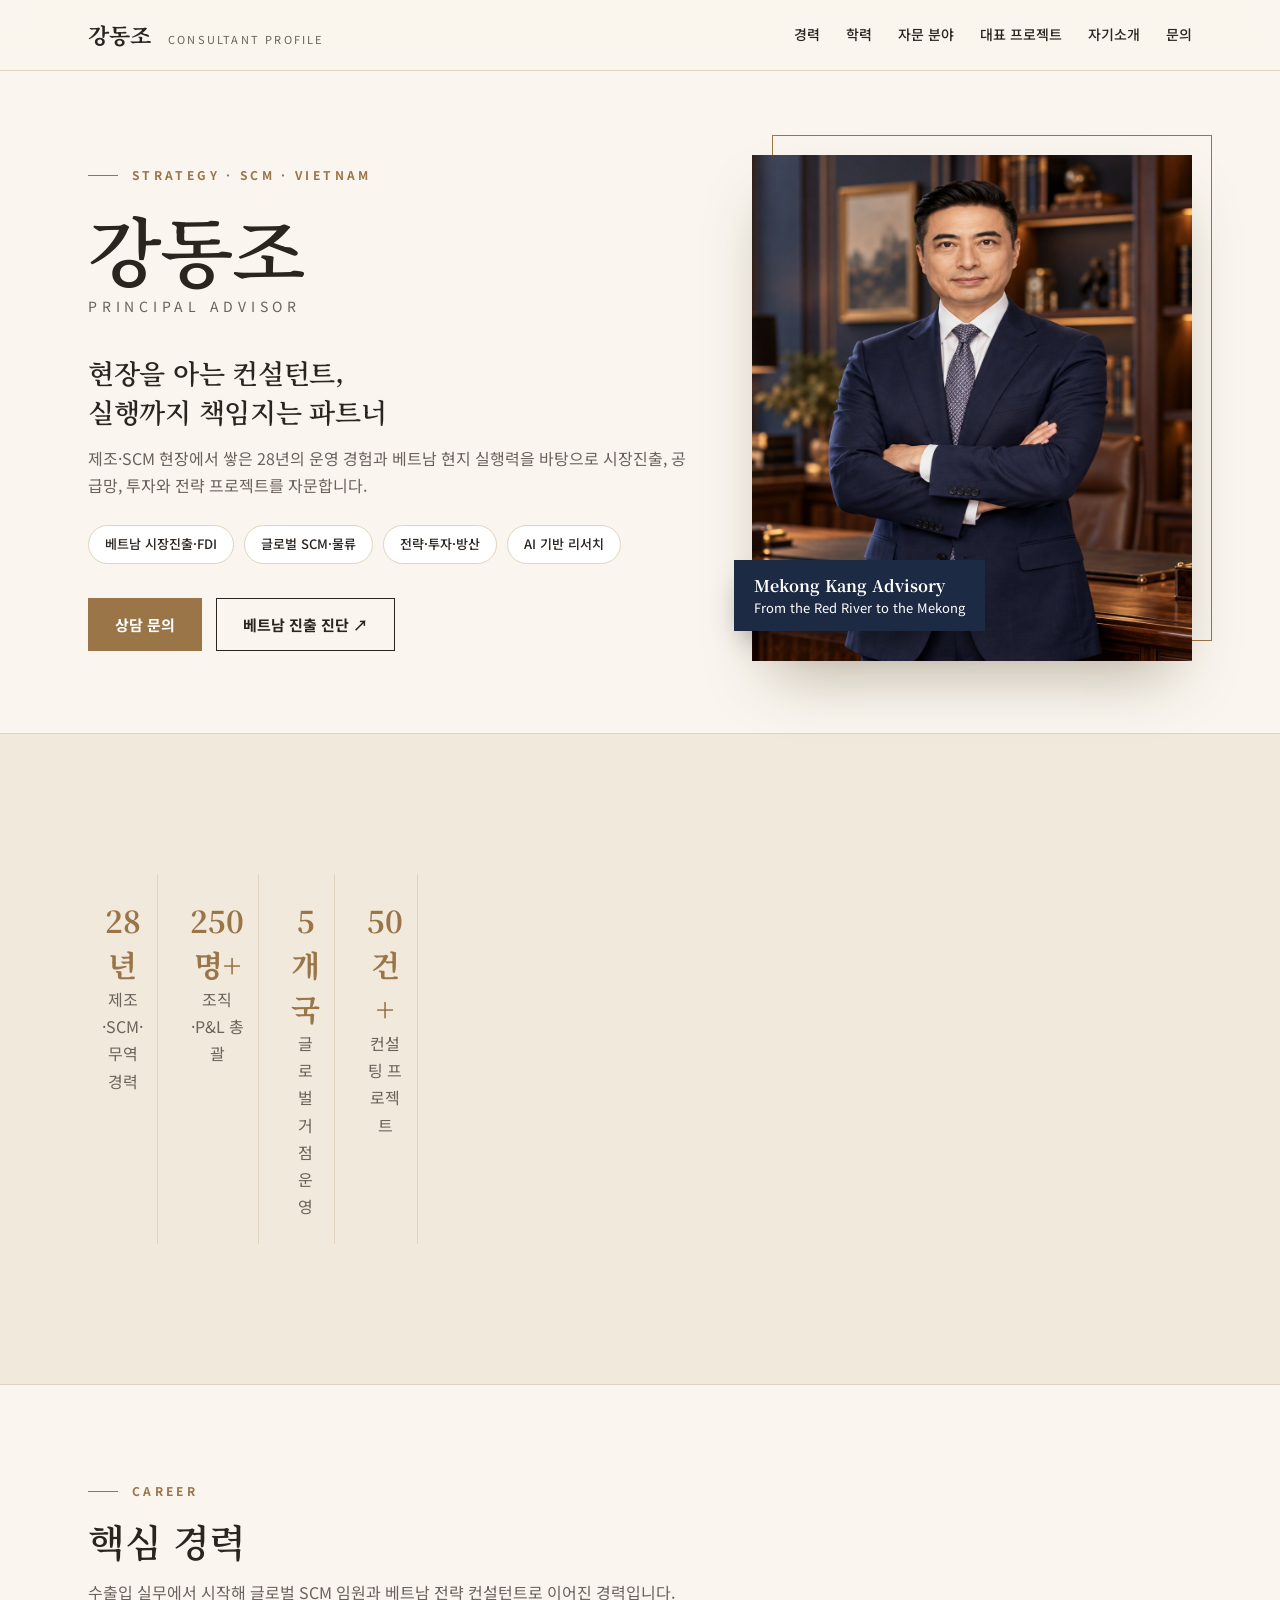
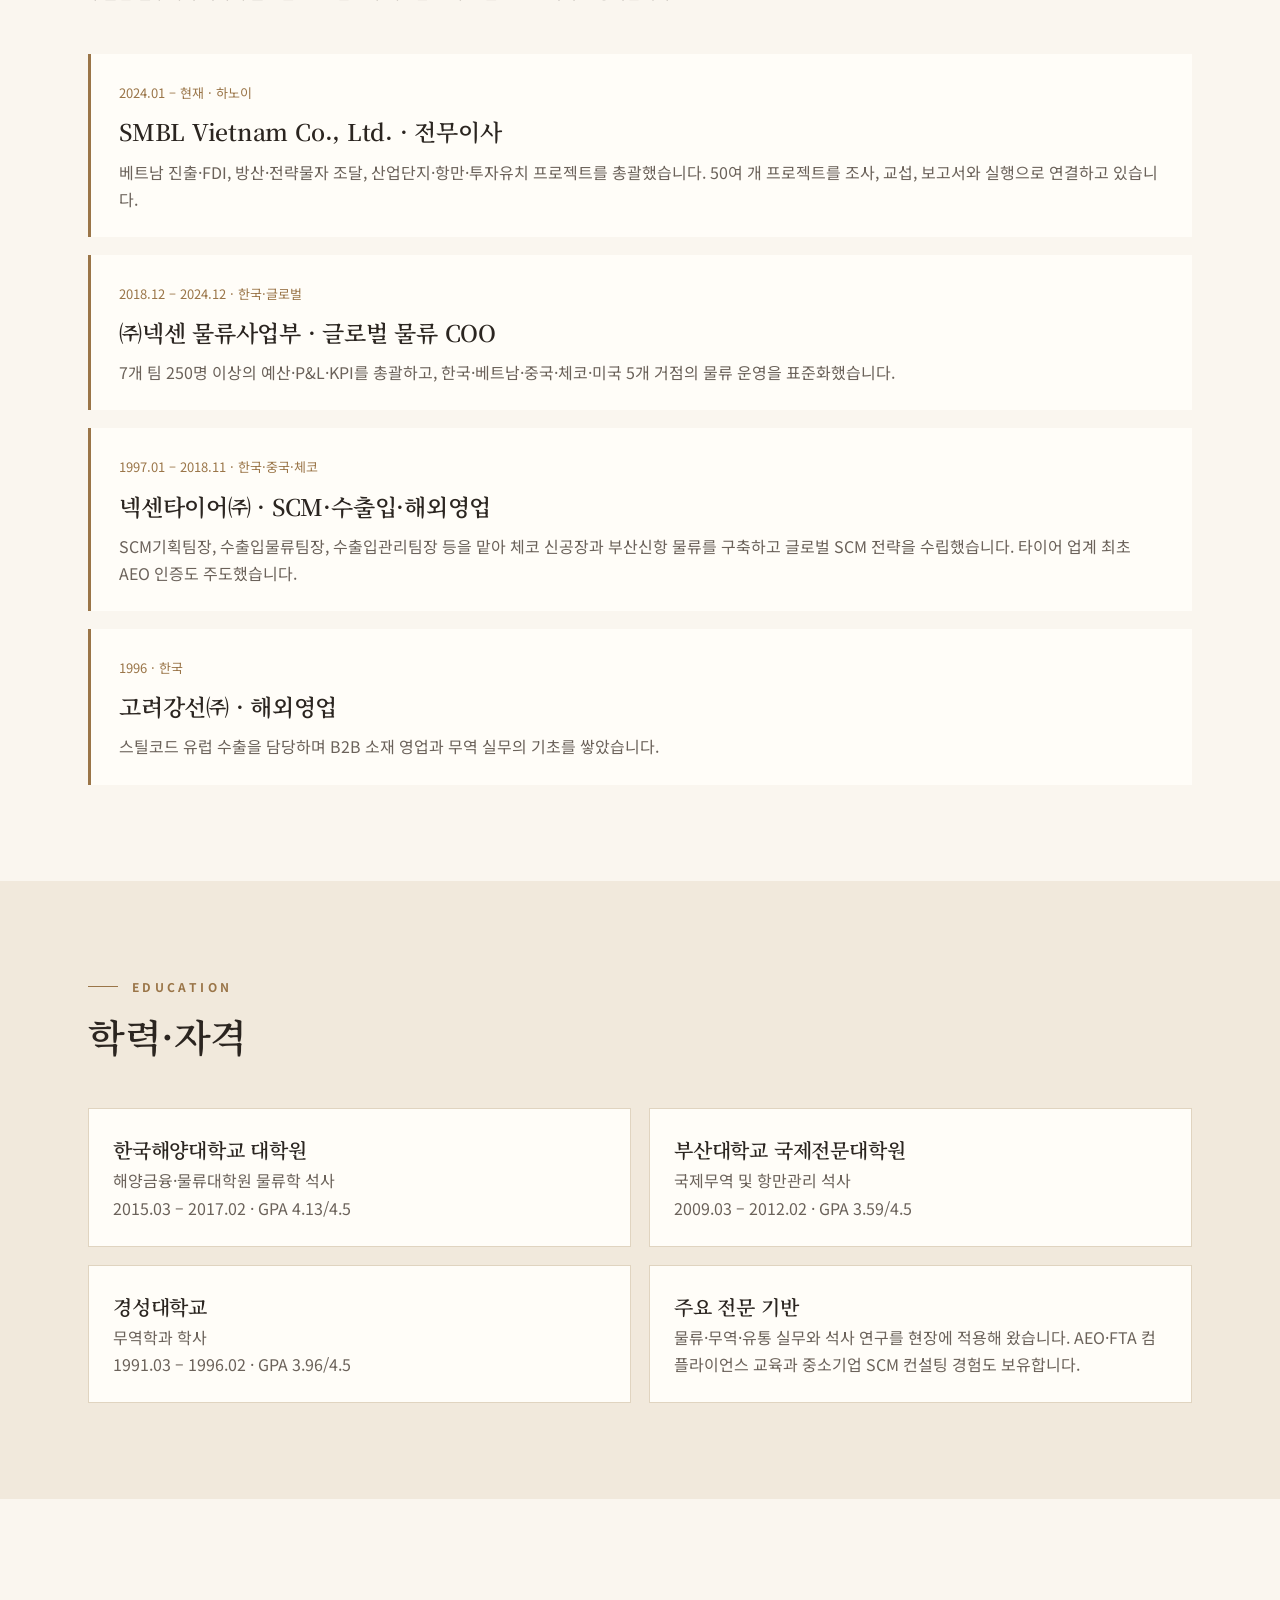
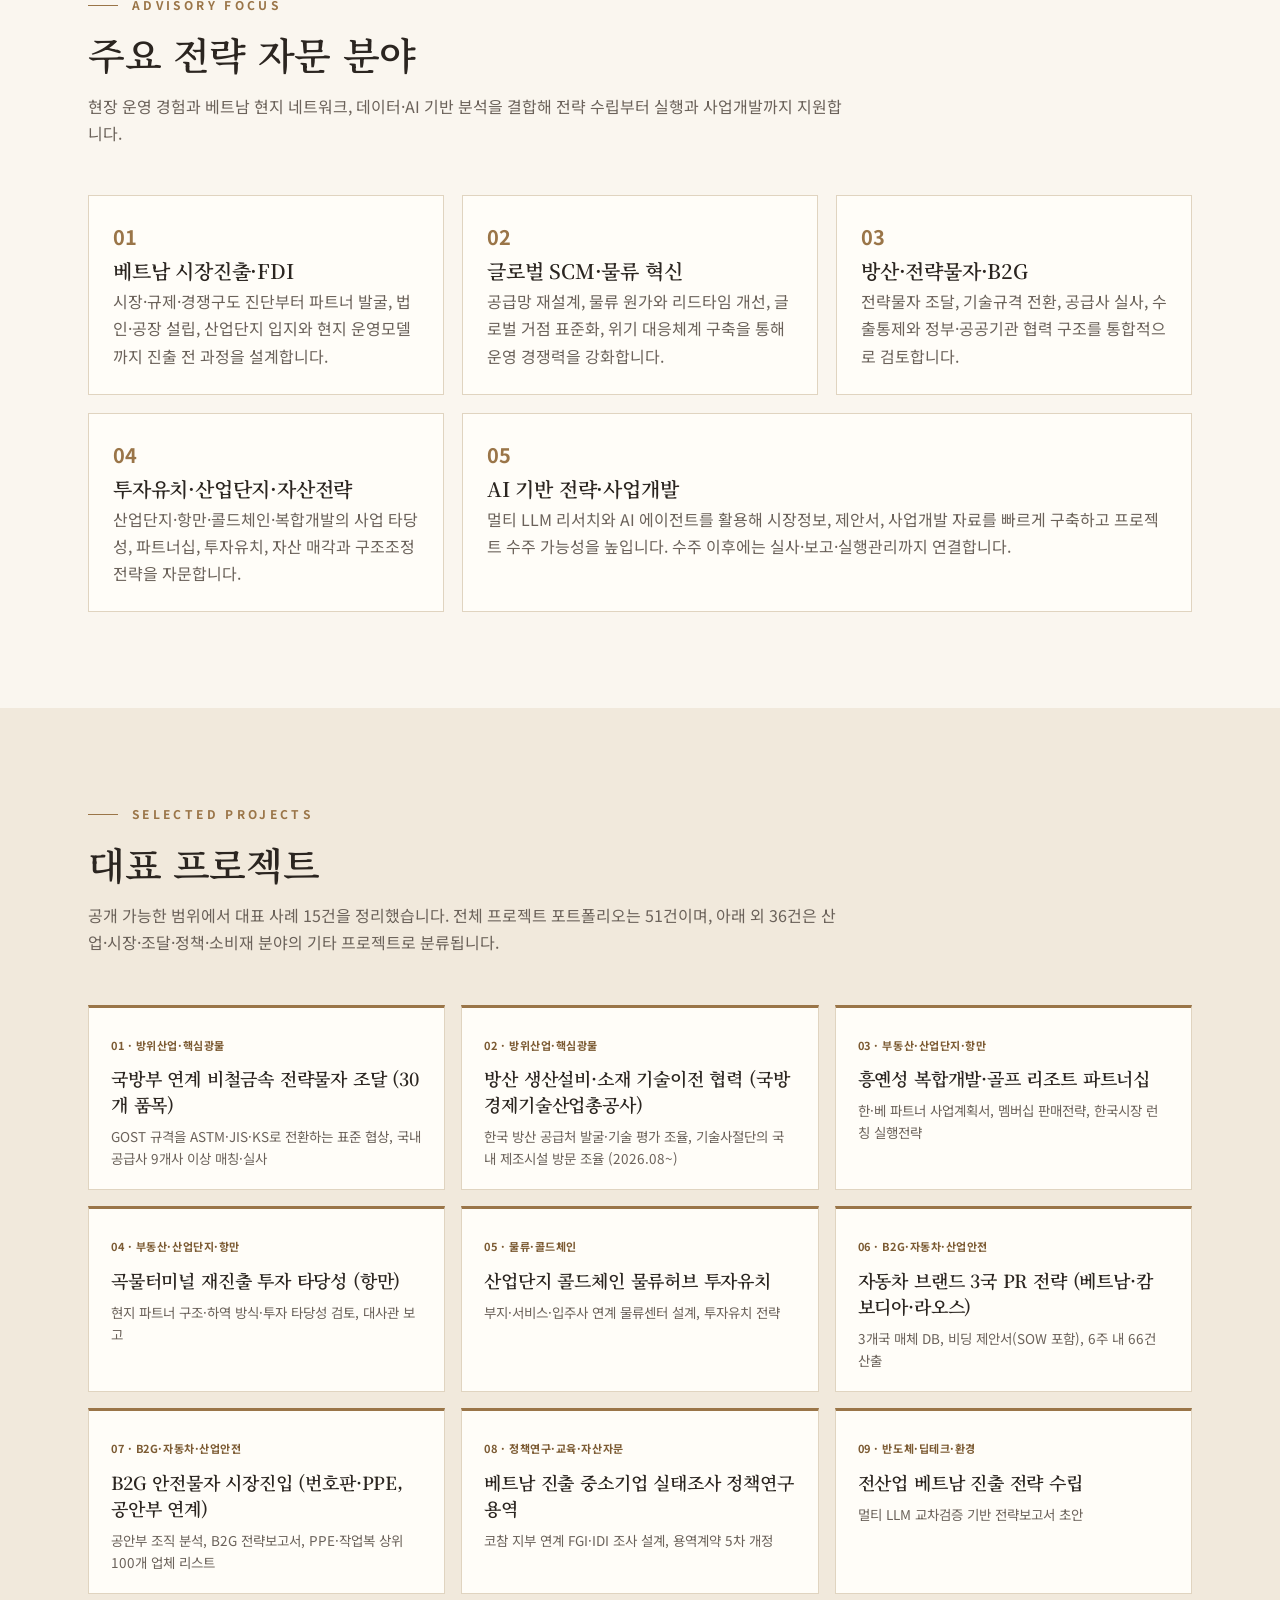
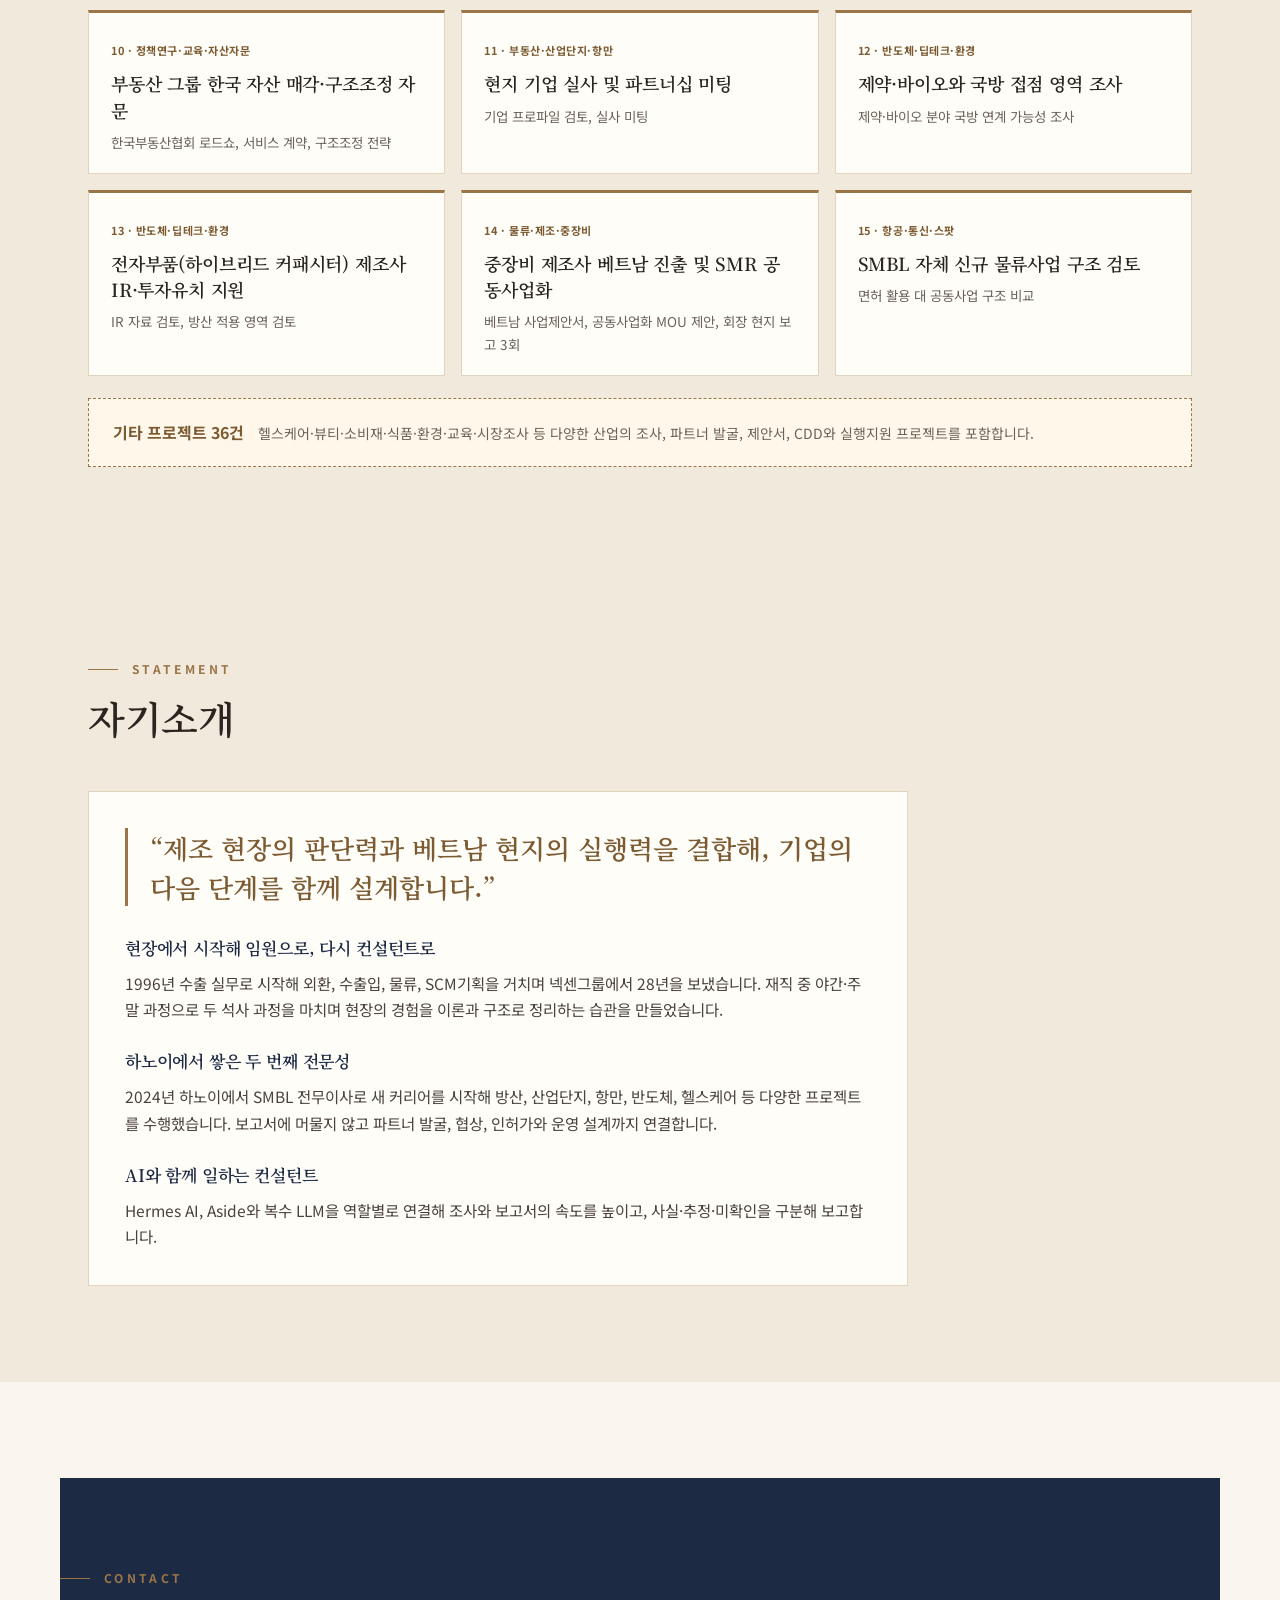
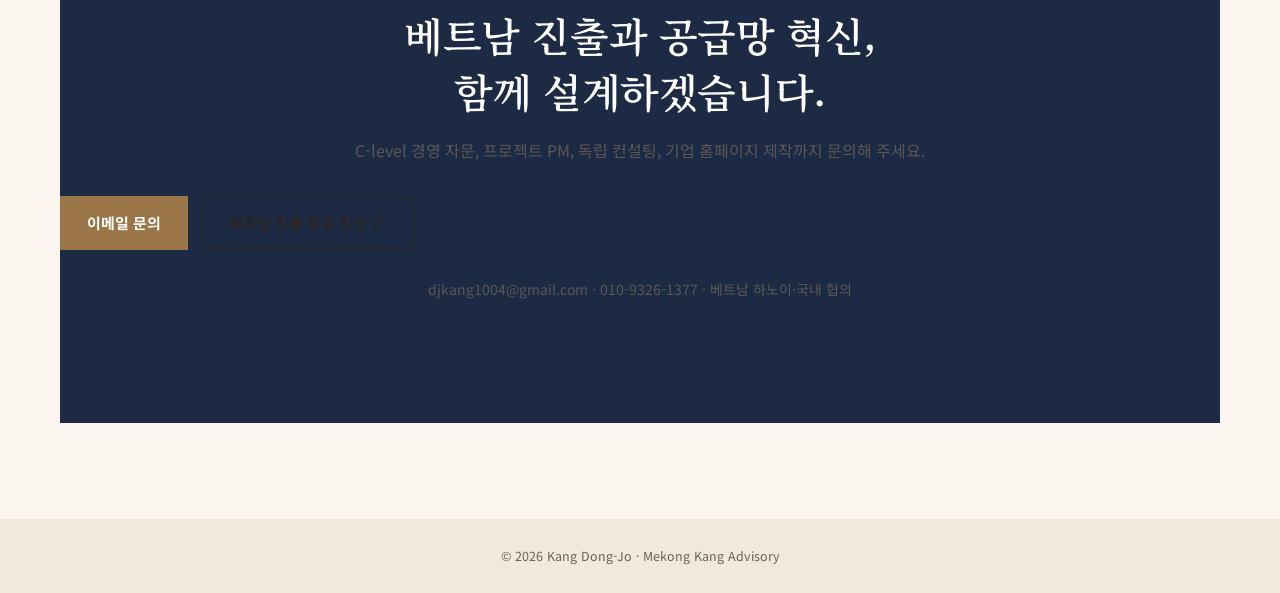
==== commit 01d0a4ff: "Expand advisory focus and add selected project portfolio" ====
--- a/resume_v0.1/index.html
+++ b/resume_v0.1/index.html
@@ -193,7 +193,7 @@
 </style>
 </head>
 <body>
-<nav><div class="wrap"><a class="brand" href="#top">강동조 <small>CONSULTANT PROFILE</small></a><div class="menu"><a href="#career">경력</a><a href="#education">학력</a><a href="#statement">자기소개</a><a href="#contact">문의</a></div></div></nav>
+<nav><div class="wrap"><a class="brand" href="#top">강동조 <small>CONSULTANT PROFILE</small></a><div class="menu"><a href="#career">경력</a><a href="#education">학력</a><a href="#advisory">자문 분야</a><a href="#projects">대표 프로젝트</a><a href="#statement">자기소개</a><a href="#contact">문의</a></div></div></nav>
 <main id="top">
 <section class="hero"><div class="wrap"><div><div class="eyebrow">STRATEGY · SCM · VIETNAM</div><h1>강동조</h1><div class="en">PRINCIPAL ADVISOR</div><h2>현장을 아는 컨설턴트,<br>실행까지 책임지는 파트너</h2><p class="lead">제조·SCM 현장에서 쌓은 28년의 운영 경험과 베트남 현지 실행력을 바탕으로 시장진출, 공급망, 투자와 전략 프로젝트를 자문합니다.</p><div class="chips"><span class="chip">베트남 시장진출·FDI</span><span class="chip">글로벌 SCM·물류</span><span class="chip">전략·투자·방산</span><span class="chip">AI 기반 리서치</span></div><div class="cta"><a class="btn" href="#contact">상담 문의</a><a class="btn ghost" href="../vietnam-entry/">베트남 진출 진단 ↗</a></div></div><div class="portrait"><img src="assets/portrait.jpg" alt="강동조 프로필 사진"><div class="tag"><b>Mekong Kang Advisory</b>From the Red River to the Mekong</div></div></div></section>
 <section class="stats"><div class="wrap"><div class="stats-grid"><div><b>28년</b><span>제조·SCM·무역 경력</span></div><div><b>250명+</b><span>조직·P&amp;L 총괄</span></div><div><b>5개국</b><span>글로벌 거점 운영</span></div><div><b>50건+</b><span>컨설팅 프로젝트</span></div></div></div></section>
@@ -204,11 +204,10 @@
 <article><span>1996 · 한국</span><h3>고려강선㈜ · 해외영업</h3><p>스틸코드 유럽 수출을 담당하며 B2B 소재 영업과 무역 실무의 기초를 쌓았습니다.</p></article>
 </div></div></section>
 <section class="alt" id="education"><div class="wrap"><div class="sec-h"><div class="eyebrow">Education</div><h2>학력·자격</h2></div><div class="edu-grid"><div><h3>한국해양대학교 대학원</h3><p>해양금융·물류대학원 물류학 석사<br>2015.03 – 2017.02 · GPA 4.13/4.5</p></div><div><h3>부산대학교 국제전문대학원</h3><p>국제무역 및 항만관리 석사<br>2009.03 – 2012.02 · GPA 3.59/4.5</p></div><div><h3>경성대학교</h3><p>무역학과 학사<br>1991.03 – 1996.02 · GPA 3.96/4.5</p></div><div><h3>주요 전문 기반</h3><p>물류·무역·유통 실무와 석사 연구를 현장에 적용해 왔습니다. AEO·FTA 컴플라이언스 교육과 중소기업 SCM 컨설팅 경험도 보유합니다.</p></div></div></div></section>
-<section><div class="wrap"><div class="sec-h"><div class="eyebrow">Advisory Focus</div><h2>주요 자문 분야</h2></div><div class="service-grid"><div><b>01</b><h3>베트남 진출·FDI</h3><p>시장조사, 파트너 발굴, 법인·공장 설립, 산업단지와 인허가</p></div><div><b>02</b><h3>글로벌 SCM·물류</h3><p>공급망 설계, 물류 원가, 리드타임, 위기 대응과 표준화</p></div><div><b>03</b><h3>전략·투자·방산</h3><p>전략물자 조달, 기술·공급사 검토, 투자유치와 사업 타당성</p></div></div></div></section>
-<section class="alt" id="statement"><div class="wrap"><div class="sec-h"><div class="eyebrow">Statement</div><h2>자기소개</h2></div><div class="letter"><blockquote>“제조 현장의 판단력과 베트남 현지의 실행력을 결합해, 기업의 다음 단계를 함께 설계합니다.”</blockquote><h3>현장에서 시작해 임원으로, 다시 컨설턴트로</h3><p>1996년 수출 실무로 시작해 외환, 수출입, 물류, SCM기획을 거치며 넥센그룹에서 28년을 보냈습니다. 재직 중 야간·주말 과정으로 두 석사 과정을 마치며 현장의 경험을 이론과 구조로 정리하는 습관을 만들었습니다.</p><h3>하노이에서 쌓은 두 번째 전문성</h3><p>2024년 하노이에서 SMBL 전무이사로 새 커리어를 시작해 방산, 산업단지, 항만, 반도체, 헬스케어 등 다양한 프로젝트를 수행했습니다. 보고서에 머물지 않고 파트너 발굴, 협상, 인허가와 운영 설계까지 연결합니다.</p><h3>AI와 함께 일하는 컨설턴트</h3><p>Hermes AI, Aside와 복수 LLM을 역할별로 연결해 조사와 보고서의 속도를 높이고, 사실·추정·미확인을 구분해 보고합니다.</p></div></div></section>
+<section id="advisory"><div class="wrap"><div class="sec-h"><div class="eyebrow">Advisory Focus</div><h2>주요 전략 자문 분야</h2><p>현장 운영 경험과 베트남 현지 네트워크, 데이터·AI 기반 분석을 결합해 전략 수립부터 실행과 사업개발까지 지원합니다.</p></div><div class="service-grid five"><div><b>01</b><h3>베트남 시장진출·FDI</h3><p>시장·규제·경쟁구도 진단부터 파트너 발굴, 법인·공장 설립, 산업단지 입지와 현지 운영모델까지 진출 전 과정을 설계합니다.</p></div><div><b>02</b><h3>글로벌 SCM·물류 혁신</h3><p>공급망 재설계, 물류 원가와 리드타임 개선, 글로벌 거점 표준화, 위기 대응체계 구축을 통해 운영 경쟁력을 강화합니다.</p></div><div><b>03</b><h3>방산·전략물자·B2G</h3><p>전략물자 조달, 기술규격 전환, 공급사 실사, 수출통제와 정부·공공기관 협력 구조를 통합적으로 검토합니다.</p></div><div><b>04</b><h3>투자유치·산업단지·자산전략</h3><p>산업단지·항만·콜드체인·복합개발의 사업 타당성, 파트너십, 투자유치, 자산 매각과 구조조정 전략을 자문합니다.</p></div><div><b>05</b><h3>AI 기반 전략·사업개발</h3><p>멀티 LLM 리서치와 AI 에이전트를 활용해 시장정보, 제안서, 사업개발 자료를 빠르게 구축하고 프로젝트 수주 가능성을 높입니다. 수주 이후에는 실사·보고·실행관리까지 연결합니다.</p></div></div></div></section><section class="alt" id="projects"><div class="wrap"><div class="sec-h"><div class="eyebrow">Selected Projects</div><h2>대표 프로젝트</h2><p>공개 가능한 범위에서 대표 사례 15건을 정리했습니다. 전체 프로젝트 포트폴리오는 51건이며, 아래 외 36건은 산업·시장·조달·정책·소비재 분야의 기타 프로젝트로 분류됩니다.</p></div><div class="project-grid"><article class="project-card"><span>01 · 방위산업·핵심광물</span><h3>국방부 연계 비철금속 전략물자 조달 (30개 품목)</h3><p>GOST 규격을 ASTM·JIS·KS로 전환하는 표준 협상, 국내 공급사 9개사 이상 매칭·실사</p></article><article class="project-card"><span>02 · 방위산업·핵심광물</span><h3>방산 생산설비·소재 기술이전 협력 (국방경제기술산업총공사)</h3><p>한국 방산 공급처 발굴·기술 평가 조율, 기술사절단의 국내 제조시설 방문 조율 (2026.08~)</p></article><article class="project-card"><span>03 · 부동산·산업단지·항만</span><h3>흥옌성 복합개발·골프 리조트 파트너십</h3><p>한·베 파트너 사업계획서, 멤버십 판매전략, 한국시장 런칭 실행전략</p></article><article class="project-card"><span>04 · 부동산·산업단지·항만</span><h3>곡물터미널 재진출 투자 타당성 (항만)</h3><p>현지 파트너 구조·하역 방식·투자 타당성 검토, 대사관 보고</p></article><article class="project-card"><span>05 · 물류·콜드체인</span><h3>산업단지 콜드체인 물류허브 투자유치</h3><p>부지·서비스·입주사 연계 물류센터 설계, 투자유치 전략</p></article><article class="project-card"><span>06 · B2G·자동차·산업안전</span><h3>자동차 브랜드 3국 PR 전략 (베트남·캄보디아·라오스)</h3><p>3개국 매체 DB, 비딩 제안서(SOW 포함), 6주 내 66건 산출</p></article><article class="project-card"><span>07 · B2G·자동차·산업안전</span><h3>B2G 안전물자 시장진입 (번호판·PPE, 공안부 연계)</h3><p>공안부 조직 분석, B2G 전략보고서, PPE·작업복 상위 100개 업체 리스트</p></article><article class="project-card"><span>08 · 정책연구·교육·자산자문</span><h3>베트남 진출 중소기업 실태조사 정책연구 용역</h3><p>코참 지부 연계 FGI·IDI 조사 설계, 용역계약 5차 개정</p></article><article class="project-card"><span>09 · 반도체·딥테크·환경</span><h3>전산업 베트남 진출 전략 수립</h3><p>멀티 LLM 교차검증 기반 전략보고서 초안</p></article><article class="project-card"><span>10 · 정책연구·교육·자산자문</span><h3>부동산 그룹 한국 자산 매각·구조조정 자문</h3><p>한국부동산협회 로드쇼, 서비스 계약, 구조조정 전략</p></article><article class="project-card"><span>11 · 부동산·산업단지·항만</span><h3>현지 기업 실사 및 파트너십 미팅</h3><p>기업 프로파일 검토, 실사 미팅</p></article><article class="project-card"><span>12 · 반도체·딥테크·환경</span><h3>제약·바이오와 국방 접점 영역 조사</h3><p>제약·바이오 분야 국방 연계 가능성 조사</p></article><article class="project-card"><span>13 · 반도체·딥테크·환경</span><h3>전자부품(하이브리드 커패시터) 제조사 IR·투자유치 지원</h3><p>IR 자료 검토, 방산 적용 영역 검토</p></article><article class="project-card"><span>14 · 물류·제조·중장비</span><h3>중장비 제조사 베트남 진출 및 SMR 공동사업화</h3><p>베트남 사업제안서, 공동사업화 MOU 제안, 회장 현지 보고 3회</p></article><article class="project-card"><span>15 · 항공·통신·스팟</span><h3>SMBL 자체 신규 물류사업 구조 검토</h3><p>면허 활용 대 공동사업 구조 비교</p></article></div><div class="project-note"><b>기타 프로젝트 36건</b><span>헬스케어·뷰티·소비재·식품·환경·교육·시장조사 등 다양한 산업의 조사, 파트너 발굴, 제안서, CDD와 실행지원 프로젝트를 포함합니다.</span></div></div></section><section class="alt" id="statement"><div class="wrap"><div class="sec-h"><div class="eyebrow">Statement</div><h2>자기소개</h2></div><div class="letter"><blockquote>“제조 현장의 판단력과 베트남 현지의 실행력을 결합해, 기업의 다음 단계를 함께 설계합니다.”</blockquote><h3>현장에서 시작해 임원으로, 다시 컨설턴트로</h3><p>1996년 수출 실무로 시작해 외환, 수출입, 물류, SCM기획을 거치며 넥센그룹에서 28년을 보냈습니다. 재직 중 야간·주말 과정으로 두 석사 과정을 마치며 현장의 경험을 이론과 구조로 정리하는 습관을 만들었습니다.</p><h3>하노이에서 쌓은 두 번째 전문성</h3><p>2024년 하노이에서 SMBL 전무이사로 새 커리어를 시작해 방산, 산업단지, 항만, 반도체, 헬스케어 등 다양한 프로젝트를 수행했습니다. 보고서에 머물지 않고 파트너 발굴, 협상, 인허가와 운영 설계까지 연결합니다.</p><h3>AI와 함께 일하는 컨설턴트</h3><p>Hermes AI, Aside와 복수 LLM을 역할별로 연결해 조사와 보고서의 속도를 높이고, 사실·추정·미확인을 구분해 보고합니다.</p></div></div></section>
 <section id="contact"><div class="wrap contact"><div class="eyebrow">Contact</div><h2>베트남 진출과 공급망 혁신,<br>함께 설계하겠습니다.</h2><p>C-level 경영 자문, 프로젝트 PM, 독립 컨설팅, 기업 홈페이지 제작까지 문의해 주세요.</p><div class="cta"><a class="btn" href="mailto:djkang1004@gmail.com">이메일 문의</a><a class="btn ghost" href="../vietnam-entry/">베트남 진출 무료 진단 ↗</a></div><p class="contact-line">djkang1004@gmail.com · 010-9326-1377 · 베트남 하노이·국내 협의</p></div></section>
 </main><footer><div class="wrap">© 2026 Kang Dong-Jo · Mekong Kang Advisory</div></footer>
 <style>
 .stats-grid,.edu-grid,.service-grid{display:grid;grid-template-columns:repeat(4,1fr);gap:18px}.stats-grid>div{padding:24px 14px;text-align:center;border-right:1px solid var(--line)}.stats-grid b{display:block;color:var(--gold);font:700 30px 'Noto Serif KR',serif}.stats-grid span,.edu-grid p,.service-grid p,.timeline p,.contact p{color:var(--mute)}.timeline{display:grid;gap:18px}.timeline article{background:var(--card);border-left:3px solid var(--gold);padding:24px 28px}.timeline article>span{color:var(--gold);font-size:13px}.timeline h3{font-size:23px;margin:7px 0}.edu-grid>div,.service-grid>div{background:var(--card);border:1px solid var(--line);padding:24px}.edu-grid{grid-template-columns:repeat(2,1fr)}.edu-grid h3,.service-grid h3{font-size:20px}.service-grid{grid-template-columns:repeat(3,1fr)}.service-grid b{color:var(--gold);font-size:20px}.letter{max-width:820px;background:var(--card);padding:36px}.letter blockquote{font:600 26px/1.5 'Noto Serif KR',serif;margin:0 0 28px;padding-left:22px;border-left:3px solid var(--gold)}.letter h3{margin:25px 0 7px}.contact{text-align:center}.contact h2{font-size:40px;margin:18px 0}.contact-line{margin-top:28px!important;font-size:14px}@media(max-width:750px){.stats-grid,.edu-grid,.service-grid{grid-template-columns:1fr 1fr}.hero .wrap{display:block}.portrait{margin-top:36px}.contact h2{font-size:29px}.menu{gap:10px;font-size:12px}}@media(max-width:480px){.stats-grid,.edu-grid,.service-grid{grid-template-columns:1fr}.letter{padding:24px}.letter blockquote{font-size:22px}}
 </style>
-</body></html>+<style>.service-grid.five{grid-template-columns:repeat(3,1fr)}.service-grid.five>div:last-child{grid-column:2 / 4}.project-grid{display:grid;grid-template-columns:repeat(3,1fr);gap:16px}.project-card{background:var(--card);border:1px solid var(--line);padding:22px 22px 20px;border-top:3px solid var(--gold)}.project-card span{font-size:11px;letter-spacing:.05em;color:var(--gold-d);font-weight:700}.project-card h3{font-size:18px;line-height:1.45;margin:8px 0}.project-card p{font-size:13.5px;color:var(--mute);line-height:1.65}.project-note{margin-top:22px;padding:20px 24px;background:#fff8ea;border:1px dashed var(--gold);display:flex;gap:14px;align-items:baseline}.project-note b{white-space:nowrap;color:var(--gold-d)}.project-note span{font-size:14px;color:var(--mute)}@media(max-width:750px){.service-grid.five,.project-grid{grid-template-columns:1fr}.service-grid.five>div:last-child{grid-column:auto}.project-note{display:block}.project-note span{display:block;margin-top:8px}}</style></body></html>
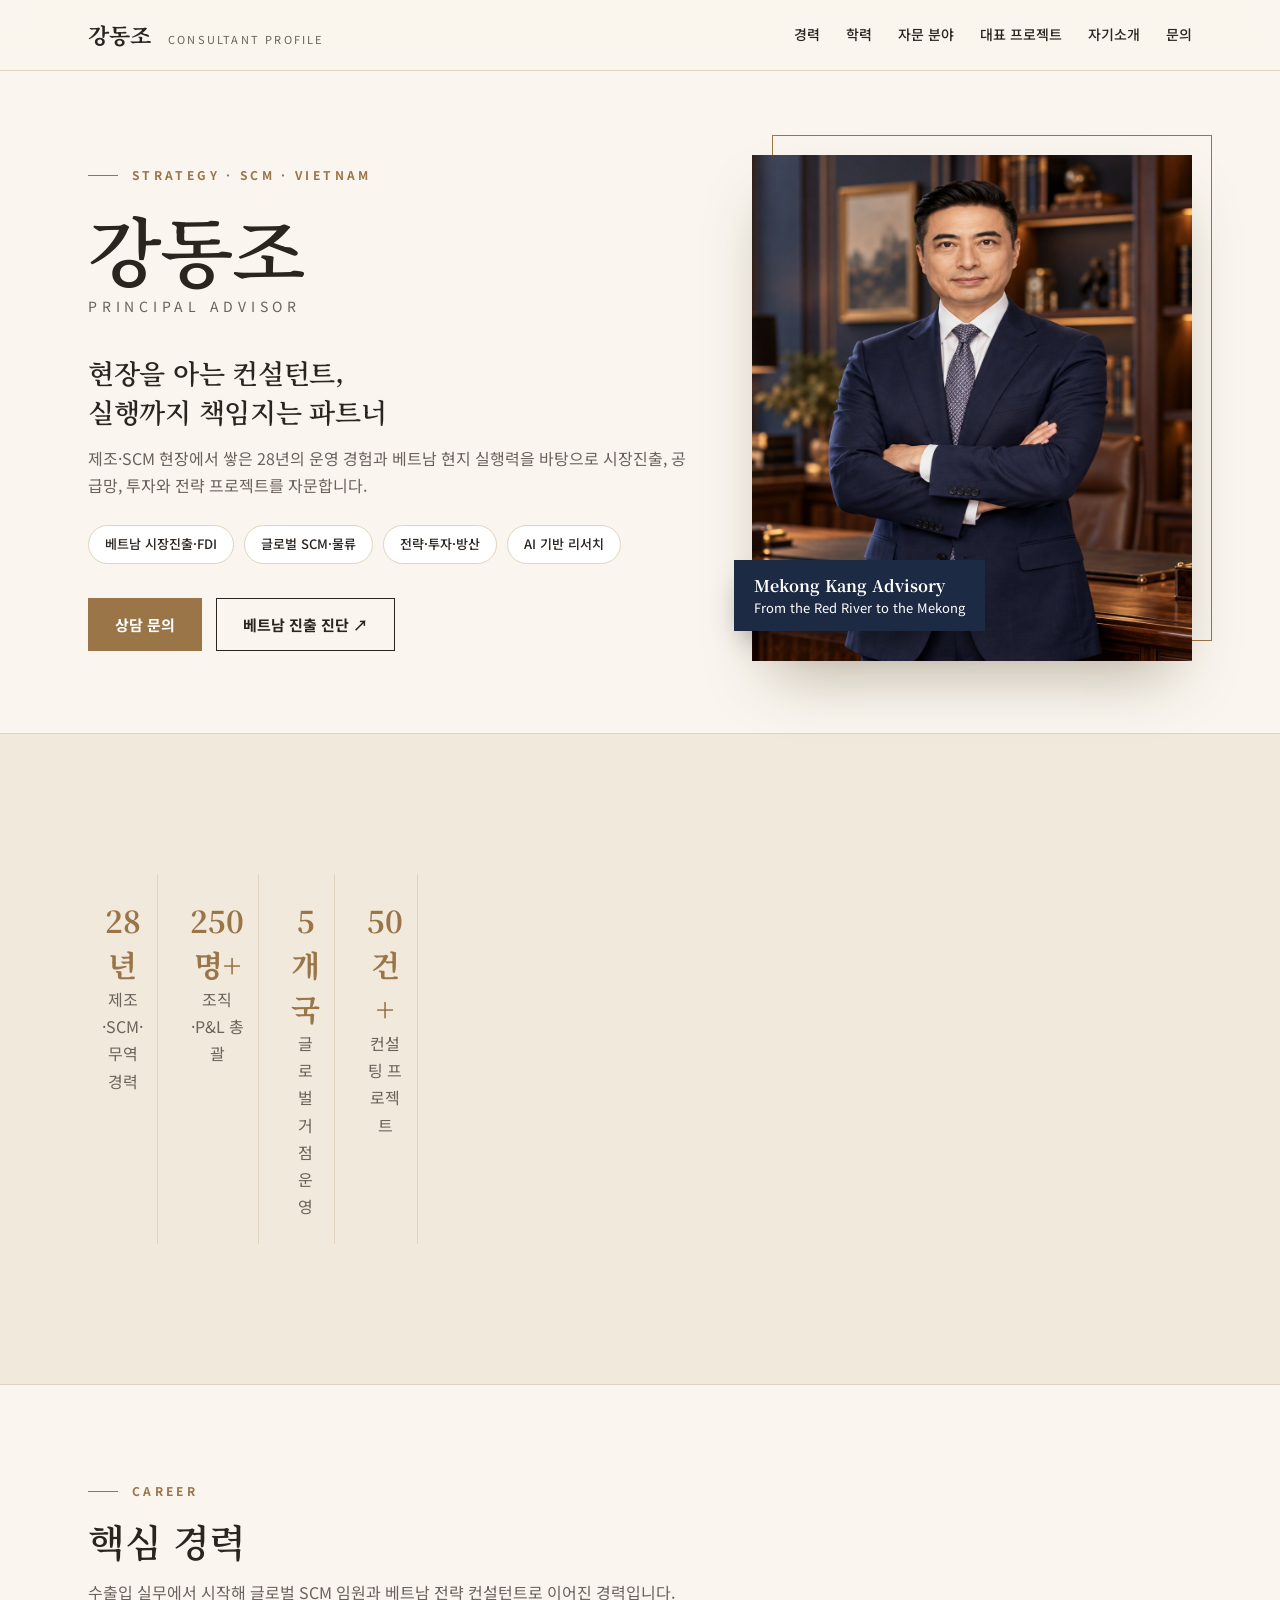
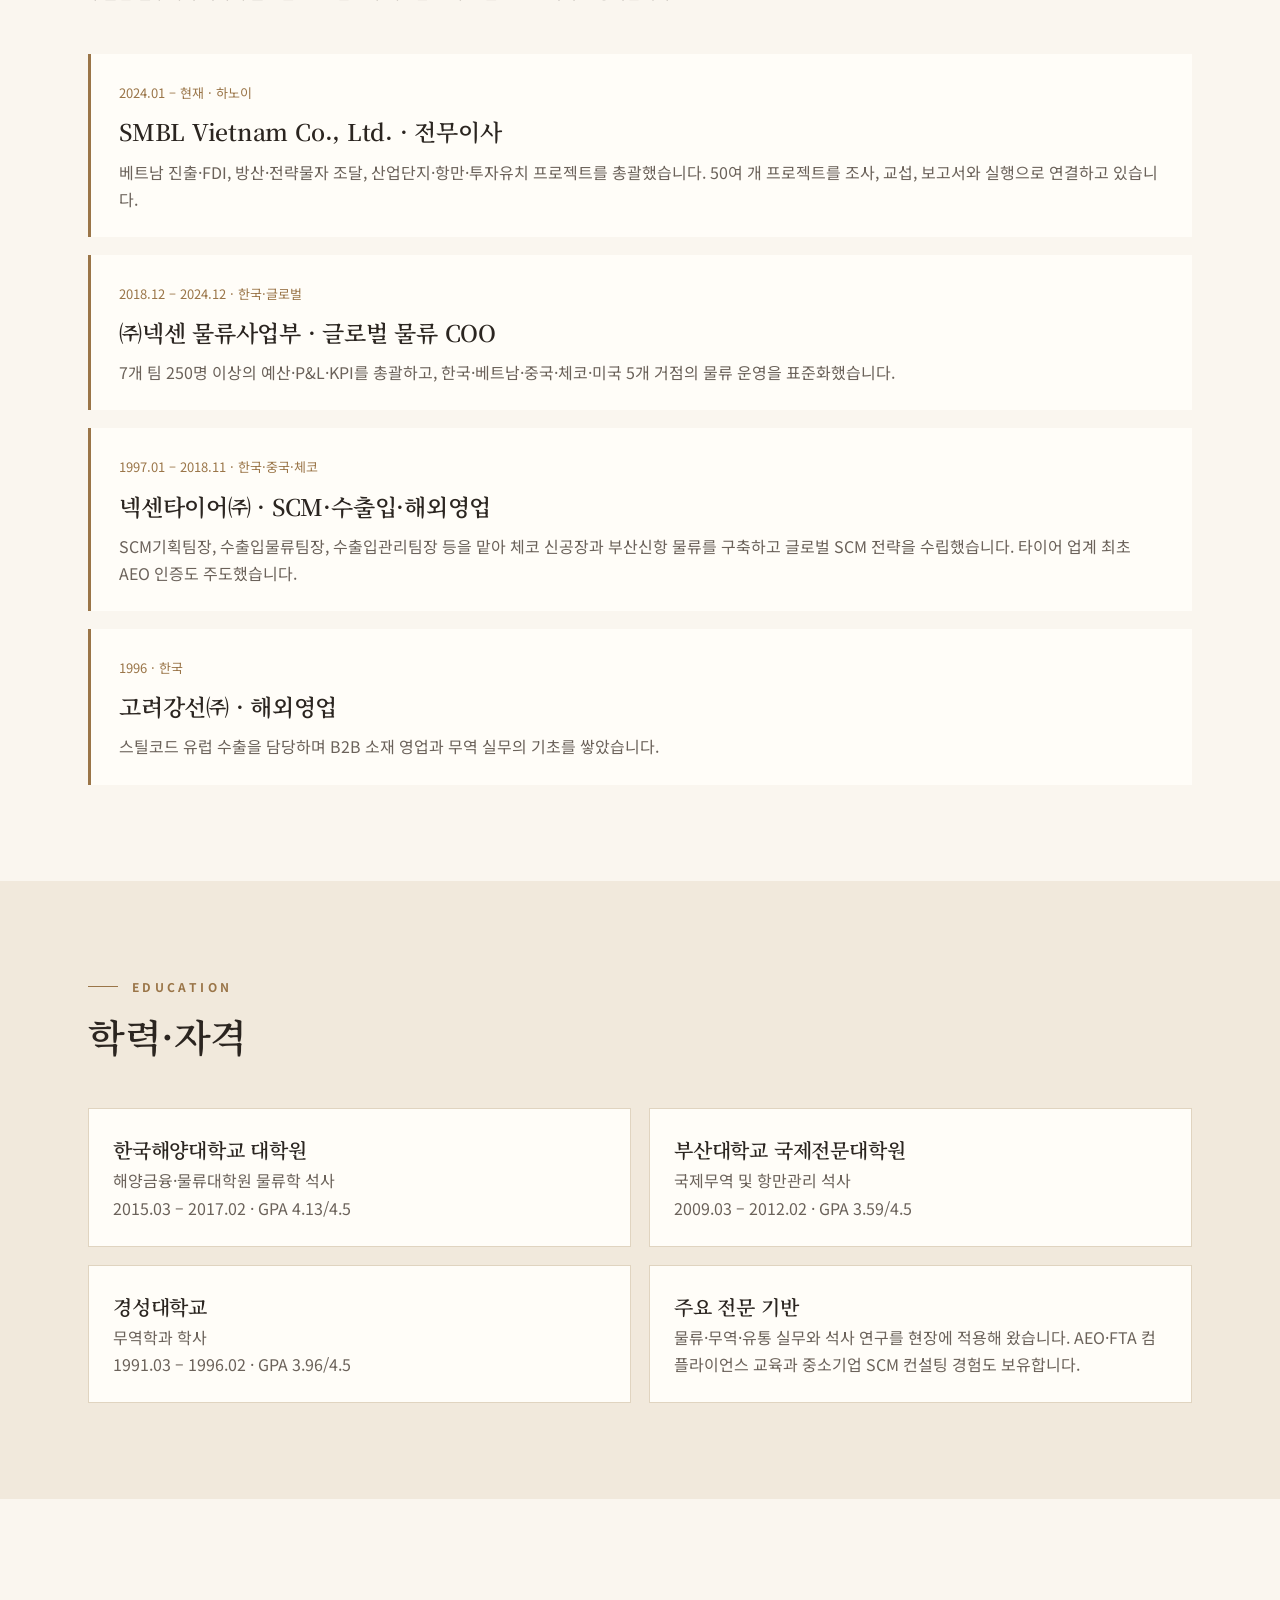
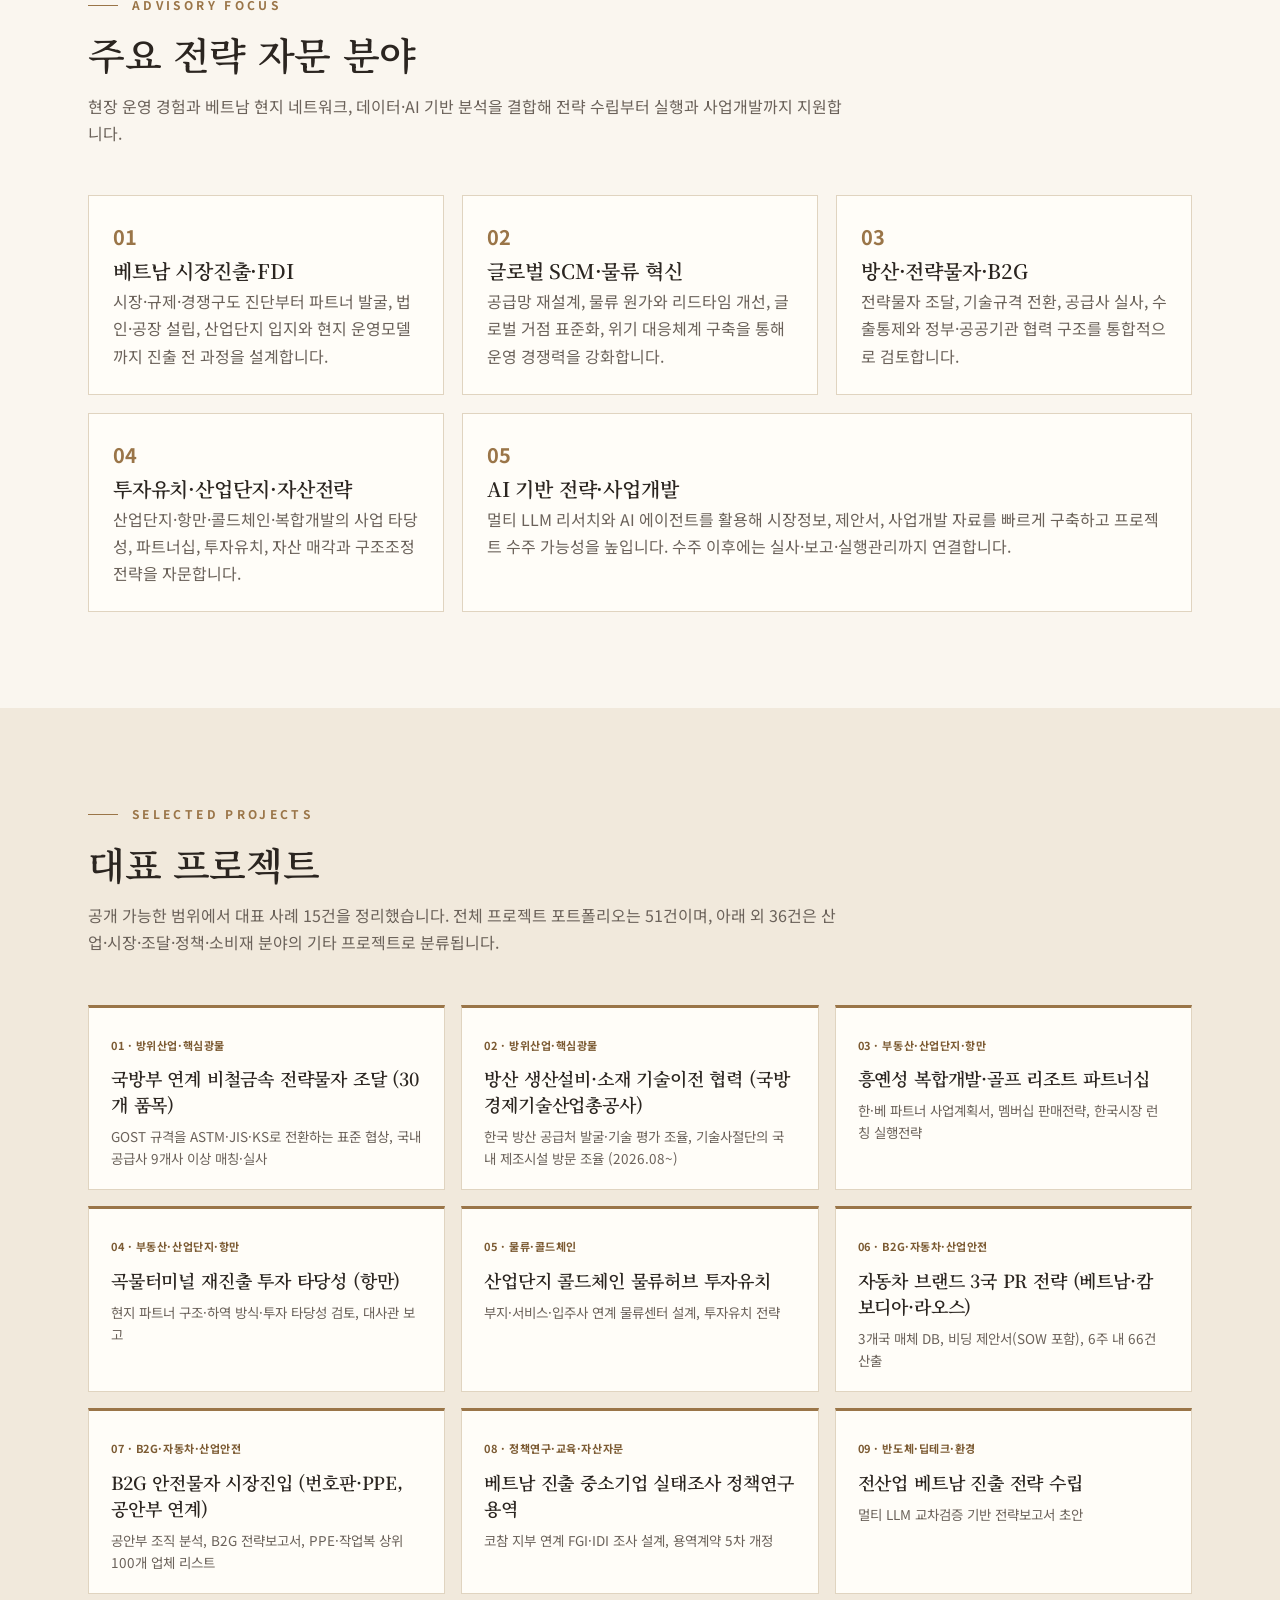
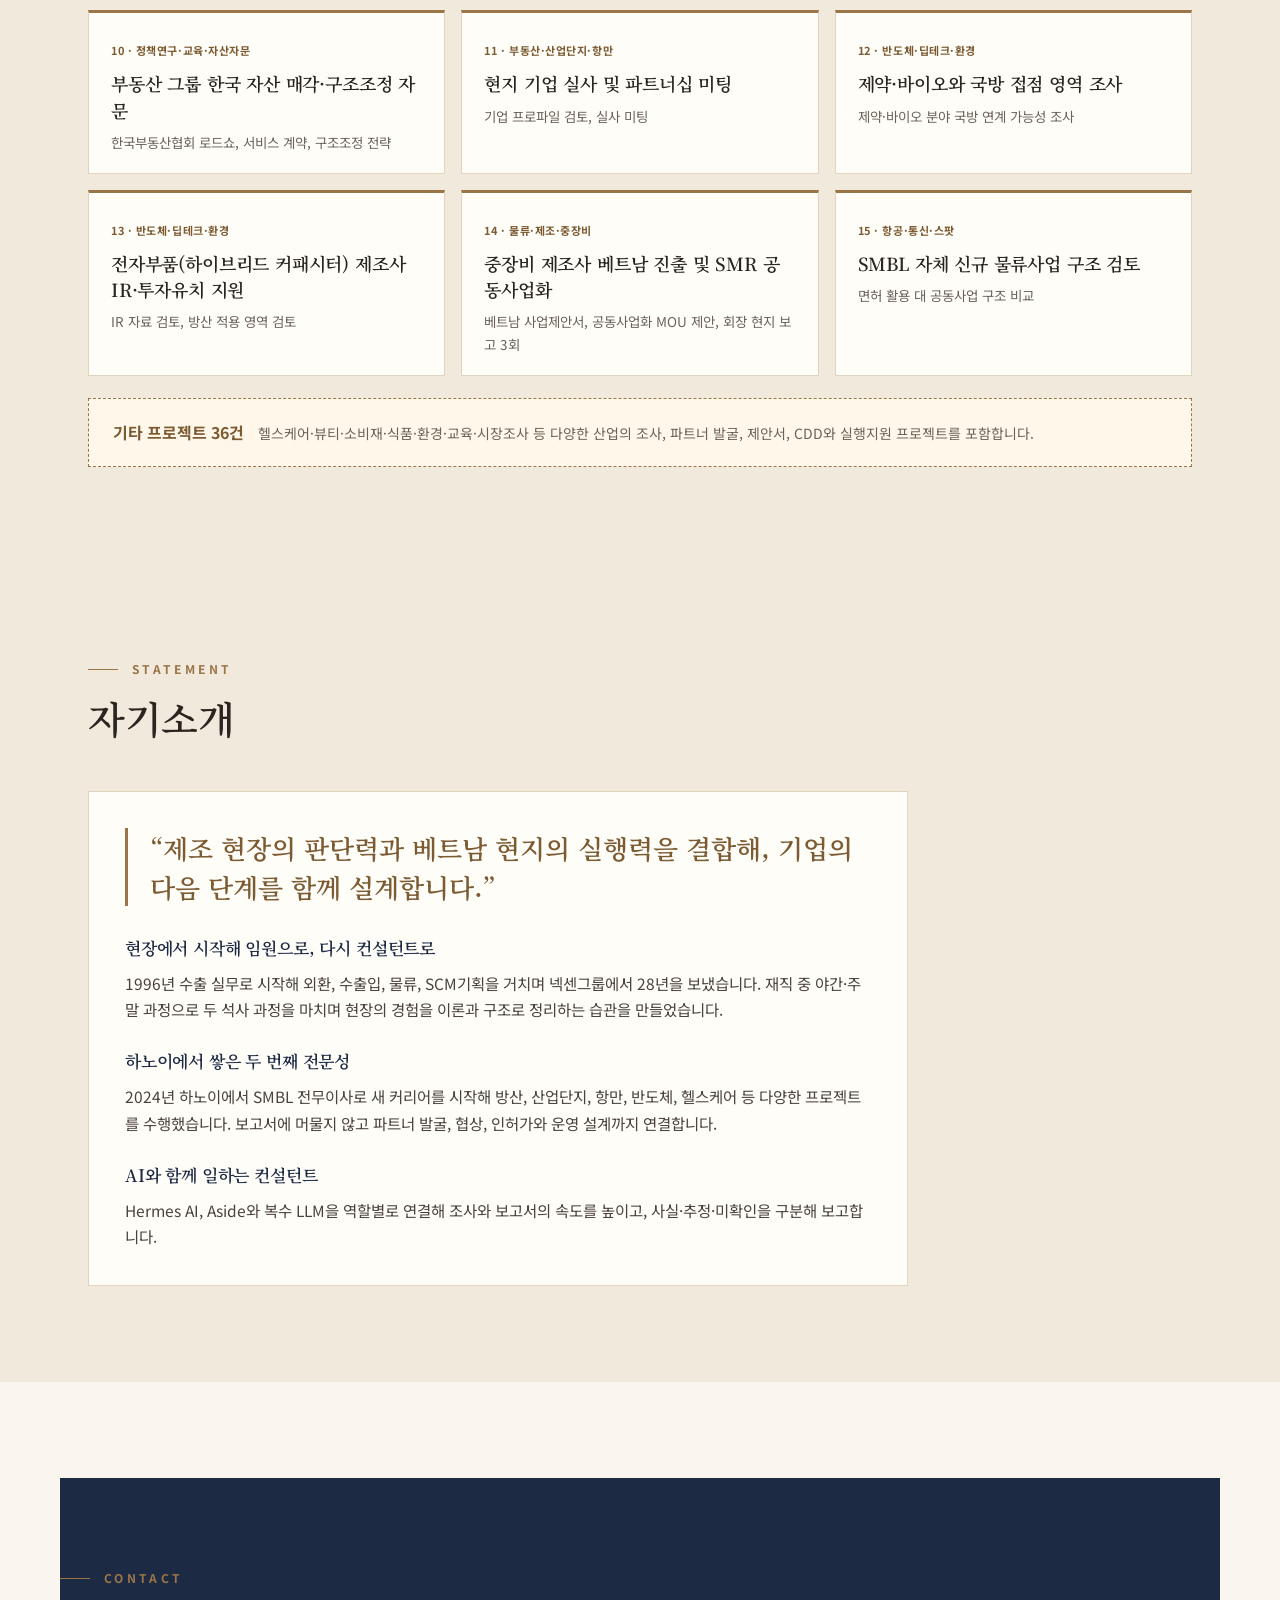
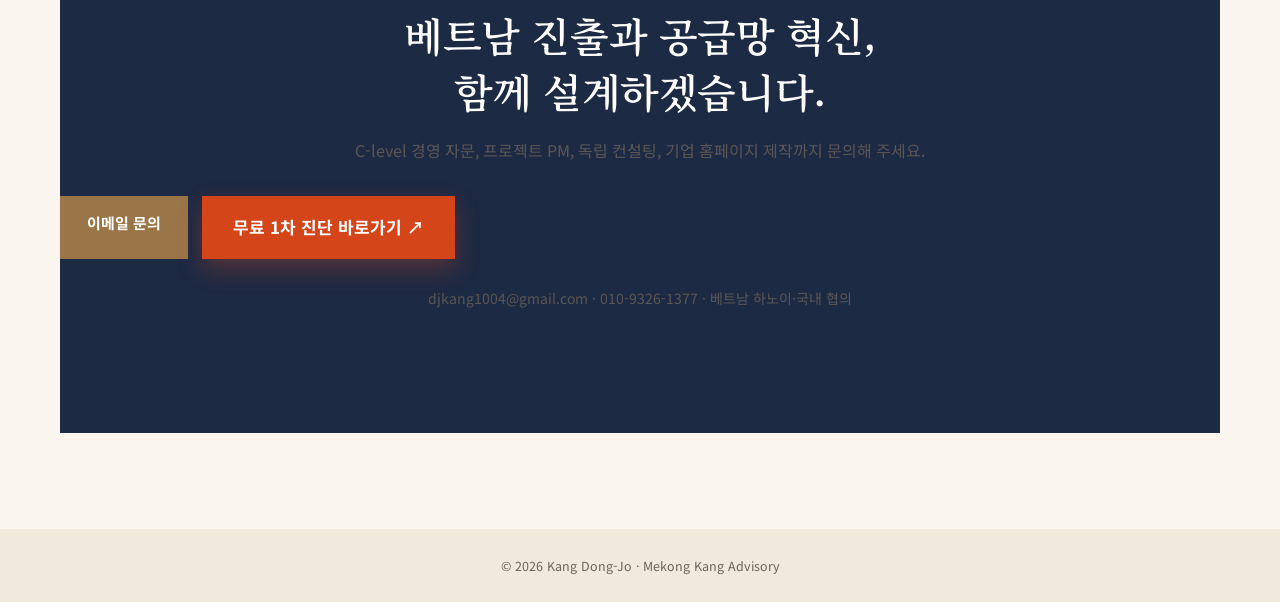
==== commit aeee153c: "Highlight free Vietnam entry diagnostic CTA" ====
--- a/resume_v0.1/index.html
+++ b/resume_v0.1/index.html
@@ -205,9 +205,9 @@
 </div></div></section>
 <section class="alt" id="education"><div class="wrap"><div class="sec-h"><div class="eyebrow">Education</div><h2>학력·자격</h2></div><div class="edu-grid"><div><h3>한국해양대학교 대학원</h3><p>해양금융·물류대학원 물류학 석사<br>2015.03 – 2017.02 · GPA 4.13/4.5</p></div><div><h3>부산대학교 국제전문대학원</h3><p>국제무역 및 항만관리 석사<br>2009.03 – 2012.02 · GPA 3.59/4.5</p></div><div><h3>경성대학교</h3><p>무역학과 학사<br>1991.03 – 1996.02 · GPA 3.96/4.5</p></div><div><h3>주요 전문 기반</h3><p>물류·무역·유통 실무와 석사 연구를 현장에 적용해 왔습니다. AEO·FTA 컴플라이언스 교육과 중소기업 SCM 컨설팅 경험도 보유합니다.</p></div></div></div></section>
 <section id="advisory"><div class="wrap"><div class="sec-h"><div class="eyebrow">Advisory Focus</div><h2>주요 전략 자문 분야</h2><p>현장 운영 경험과 베트남 현지 네트워크, 데이터·AI 기반 분석을 결합해 전략 수립부터 실행과 사업개발까지 지원합니다.</p></div><div class="service-grid five"><div><b>01</b><h3>베트남 시장진출·FDI</h3><p>시장·규제·경쟁구도 진단부터 파트너 발굴, 법인·공장 설립, 산업단지 입지와 현지 운영모델까지 진출 전 과정을 설계합니다.</p></div><div><b>02</b><h3>글로벌 SCM·물류 혁신</h3><p>공급망 재설계, 물류 원가와 리드타임 개선, 글로벌 거점 표준화, 위기 대응체계 구축을 통해 운영 경쟁력을 강화합니다.</p></div><div><b>03</b><h3>방산·전략물자·B2G</h3><p>전략물자 조달, 기술규격 전환, 공급사 실사, 수출통제와 정부·공공기관 협력 구조를 통합적으로 검토합니다.</p></div><div><b>04</b><h3>투자유치·산업단지·자산전략</h3><p>산업단지·항만·콜드체인·복합개발의 사업 타당성, 파트너십, 투자유치, 자산 매각과 구조조정 전략을 자문합니다.</p></div><div><b>05</b><h3>AI 기반 전략·사업개발</h3><p>멀티 LLM 리서치와 AI 에이전트를 활용해 시장정보, 제안서, 사업개발 자료를 빠르게 구축하고 프로젝트 수주 가능성을 높입니다. 수주 이후에는 실사·보고·실행관리까지 연결합니다.</p></div></div></div></section><section class="alt" id="projects"><div class="wrap"><div class="sec-h"><div class="eyebrow">Selected Projects</div><h2>대표 프로젝트</h2><p>공개 가능한 범위에서 대표 사례 15건을 정리했습니다. 전체 프로젝트 포트폴리오는 51건이며, 아래 외 36건은 산업·시장·조달·정책·소비재 분야의 기타 프로젝트로 분류됩니다.</p></div><div class="project-grid"><article class="project-card"><span>01 · 방위산업·핵심광물</span><h3>국방부 연계 비철금속 전략물자 조달 (30개 품목)</h3><p>GOST 규격을 ASTM·JIS·KS로 전환하는 표준 협상, 국내 공급사 9개사 이상 매칭·실사</p></article><article class="project-card"><span>02 · 방위산업·핵심광물</span><h3>방산 생산설비·소재 기술이전 협력 (국방경제기술산업총공사)</h3><p>한국 방산 공급처 발굴·기술 평가 조율, 기술사절단의 국내 제조시설 방문 조율 (2026.08~)</p></article><article class="project-card"><span>03 · 부동산·산업단지·항만</span><h3>흥옌성 복합개발·골프 리조트 파트너십</h3><p>한·베 파트너 사업계획서, 멤버십 판매전략, 한국시장 런칭 실행전략</p></article><article class="project-card"><span>04 · 부동산·산업단지·항만</span><h3>곡물터미널 재진출 투자 타당성 (항만)</h3><p>현지 파트너 구조·하역 방식·투자 타당성 검토, 대사관 보고</p></article><article class="project-card"><span>05 · 물류·콜드체인</span><h3>산업단지 콜드체인 물류허브 투자유치</h3><p>부지·서비스·입주사 연계 물류센터 설계, 투자유치 전략</p></article><article class="project-card"><span>06 · B2G·자동차·산업안전</span><h3>자동차 브랜드 3국 PR 전략 (베트남·캄보디아·라오스)</h3><p>3개국 매체 DB, 비딩 제안서(SOW 포함), 6주 내 66건 산출</p></article><article class="project-card"><span>07 · B2G·자동차·산업안전</span><h3>B2G 안전물자 시장진입 (번호판·PPE, 공안부 연계)</h3><p>공안부 조직 분석, B2G 전략보고서, PPE·작업복 상위 100개 업체 리스트</p></article><article class="project-card"><span>08 · 정책연구·교육·자산자문</span><h3>베트남 진출 중소기업 실태조사 정책연구 용역</h3><p>코참 지부 연계 FGI·IDI 조사 설계, 용역계약 5차 개정</p></article><article class="project-card"><span>09 · 반도체·딥테크·환경</span><h3>전산업 베트남 진출 전략 수립</h3><p>멀티 LLM 교차검증 기반 전략보고서 초안</p></article><article class="project-card"><span>10 · 정책연구·교육·자산자문</span><h3>부동산 그룹 한국 자산 매각·구조조정 자문</h3><p>한국부동산협회 로드쇼, 서비스 계약, 구조조정 전략</p></article><article class="project-card"><span>11 · 부동산·산업단지·항만</span><h3>현지 기업 실사 및 파트너십 미팅</h3><p>기업 프로파일 검토, 실사 미팅</p></article><article class="project-card"><span>12 · 반도체·딥테크·환경</span><h3>제약·바이오와 국방 접점 영역 조사</h3><p>제약·바이오 분야 국방 연계 가능성 조사</p></article><article class="project-card"><span>13 · 반도체·딥테크·환경</span><h3>전자부품(하이브리드 커패시터) 제조사 IR·투자유치 지원</h3><p>IR 자료 검토, 방산 적용 영역 검토</p></article><article class="project-card"><span>14 · 물류·제조·중장비</span><h3>중장비 제조사 베트남 진출 및 SMR 공동사업화</h3><p>베트남 사업제안서, 공동사업화 MOU 제안, 회장 현지 보고 3회</p></article><article class="project-card"><span>15 · 항공·통신·스팟</span><h3>SMBL 자체 신규 물류사업 구조 검토</h3><p>면허 활용 대 공동사업 구조 비교</p></article></div><div class="project-note"><b>기타 프로젝트 36건</b><span>헬스케어·뷰티·소비재·식품·환경·교육·시장조사 등 다양한 산업의 조사, 파트너 발굴, 제안서, CDD와 실행지원 프로젝트를 포함합니다.</span></div></div></section><section class="alt" id="statement"><div class="wrap"><div class="sec-h"><div class="eyebrow">Statement</div><h2>자기소개</h2></div><div class="letter"><blockquote>“제조 현장의 판단력과 베트남 현지의 실행력을 결합해, 기업의 다음 단계를 함께 설계합니다.”</blockquote><h3>현장에서 시작해 임원으로, 다시 컨설턴트로</h3><p>1996년 수출 실무로 시작해 외환, 수출입, 물류, SCM기획을 거치며 넥센그룹에서 28년을 보냈습니다. 재직 중 야간·주말 과정으로 두 석사 과정을 마치며 현장의 경험을 이론과 구조로 정리하는 습관을 만들었습니다.</p><h3>하노이에서 쌓은 두 번째 전문성</h3><p>2024년 하노이에서 SMBL 전무이사로 새 커리어를 시작해 방산, 산업단지, 항만, 반도체, 헬스케어 등 다양한 프로젝트를 수행했습니다. 보고서에 머물지 않고 파트너 발굴, 협상, 인허가와 운영 설계까지 연결합니다.</p><h3>AI와 함께 일하는 컨설턴트</h3><p>Hermes AI, Aside와 복수 LLM을 역할별로 연결해 조사와 보고서의 속도를 높이고, 사실·추정·미확인을 구분해 보고합니다.</p></div></div></section>
-<section id="contact"><div class="wrap contact"><div class="eyebrow">Contact</div><h2>베트남 진출과 공급망 혁신,<br>함께 설계하겠습니다.</h2><p>C-level 경영 자문, 프로젝트 PM, 독립 컨설팅, 기업 홈페이지 제작까지 문의해 주세요.</p><div class="cta"><a class="btn" href="mailto:djkang1004@gmail.com">이메일 문의</a><a class="btn ghost" href="../vietnam-entry/">베트남 진출 무료 진단 ↗</a></div><p class="contact-line">djkang1004@gmail.com · 010-9326-1377 · 베트남 하노이·국내 협의</p></div></section>
+<section id="contact"><div class="wrap contact"><div class="eyebrow">Contact</div><h2>베트남 진출과 공급망 혁신,<br>함께 설계하겠습니다.</h2><p>C-level 경영 자문, 프로젝트 PM, 독립 컨설팅, 기업 홈페이지 제작까지 문의해 주세요.</p><div class="cta"><a class="btn" href="mailto:djkang1004@gmail.com">이메일 문의</a><a class="btn org free-diagnosis" href="../vietnam-entry/">무료 1차 진단 바로가기 ↗</a></div><p class="contact-line">djkang1004@gmail.com · 010-9326-1377 · 베트남 하노이·국내 협의</p></div></section>
 </main><footer><div class="wrap">© 2026 Kang Dong-Jo · Mekong Kang Advisory</div></footer>
 <style>
 .stats-grid,.edu-grid,.service-grid{display:grid;grid-template-columns:repeat(4,1fr);gap:18px}.stats-grid>div{padding:24px 14px;text-align:center;border-right:1px solid var(--line)}.stats-grid b{display:block;color:var(--gold);font:700 30px 'Noto Serif KR',serif}.stats-grid span,.edu-grid p,.service-grid p,.timeline p,.contact p{color:var(--mute)}.timeline{display:grid;gap:18px}.timeline article{background:var(--card);border-left:3px solid var(--gold);padding:24px 28px}.timeline article>span{color:var(--gold);font-size:13px}.timeline h3{font-size:23px;margin:7px 0}.edu-grid>div,.service-grid>div{background:var(--card);border:1px solid var(--line);padding:24px}.edu-grid{grid-template-columns:repeat(2,1fr)}.edu-grid h3,.service-grid h3{font-size:20px}.service-grid{grid-template-columns:repeat(3,1fr)}.service-grid b{color:var(--gold);font-size:20px}.letter{max-width:820px;background:var(--card);padding:36px}.letter blockquote{font:600 26px/1.5 'Noto Serif KR',serif;margin:0 0 28px;padding-left:22px;border-left:3px solid var(--gold)}.letter h3{margin:25px 0 7px}.contact{text-align:center}.contact h2{font-size:40px;margin:18px 0}.contact-line{margin-top:28px!important;font-size:14px}@media(max-width:750px){.stats-grid,.edu-grid,.service-grid{grid-template-columns:1fr 1fr}.hero .wrap{display:block}.portrait{margin-top:36px}.contact h2{font-size:29px}.menu{gap:10px;font-size:12px}}@media(max-width:480px){.stats-grid,.edu-grid,.service-grid{grid-template-columns:1fr}.letter{padding:24px}.letter blockquote{font-size:22px}}
 </style>
-<style>.service-grid.five{grid-template-columns:repeat(3,1fr)}.service-grid.five>div:last-child{grid-column:2 / 4}.project-grid{display:grid;grid-template-columns:repeat(3,1fr);gap:16px}.project-card{background:var(--card);border:1px solid var(--line);padding:22px 22px 20px;border-top:3px solid var(--gold)}.project-card span{font-size:11px;letter-spacing:.05em;color:var(--gold-d);font-weight:700}.project-card h3{font-size:18px;line-height:1.45;margin:8px 0}.project-card p{font-size:13.5px;color:var(--mute);line-height:1.65}.project-note{margin-top:22px;padding:20px 24px;background:#fff8ea;border:1px dashed var(--gold);display:flex;gap:14px;align-items:baseline}.project-note b{white-space:nowrap;color:var(--gold-d)}.project-note span{font-size:14px;color:var(--mute)}@media(max-width:750px){.service-grid.five,.project-grid{grid-template-columns:1fr}.service-grid.five>div:last-child{grid-column:auto}.project-note{display:block}.project-note span{display:block;margin-top:8px}}</style></body></html>+<style>.service-grid.five{grid-template-columns:repeat(3,1fr)}.service-grid.five>div:last-child{grid-column:2 / 4}.project-grid{display:grid;grid-template-columns:repeat(3,1fr);gap:16px}.project-card{background:var(--card);border:1px solid var(--line);padding:22px 22px 20px;border-top:3px solid var(--gold)}.project-card span{font-size:11px;letter-spacing:.05em;color:var(--gold-d);font-weight:700}.project-card h3{font-size:18px;line-height:1.45;margin:8px 0}.project-card p{font-size:13.5px;color:var(--mute);line-height:1.65}.project-note{margin-top:22px;padding:20px 24px;background:#fff8ea;border:1px dashed var(--gold);display:flex;gap:14px;align-items:baseline}.project-note b{white-space:nowrap;color:var(--gold-d)}.project-note span{font-size:14px;color:var(--mute)}@media(max-width:750px){.service-grid.five,.project-grid{grid-template-columns:1fr}.service-grid.five>div:last-child{grid-column:auto}.project-note{display:block}.project-note span{display:block;margin-top:8px}}</style><style>.contact .free-diagnosis{font-size:17px;padding:16px 30px;box-shadow:0 10px 24px rgba(212,70,26,.3);font-weight:700}.contact .free-diagnosis:hover{transform:translateY(-2px)}</style></body></html>
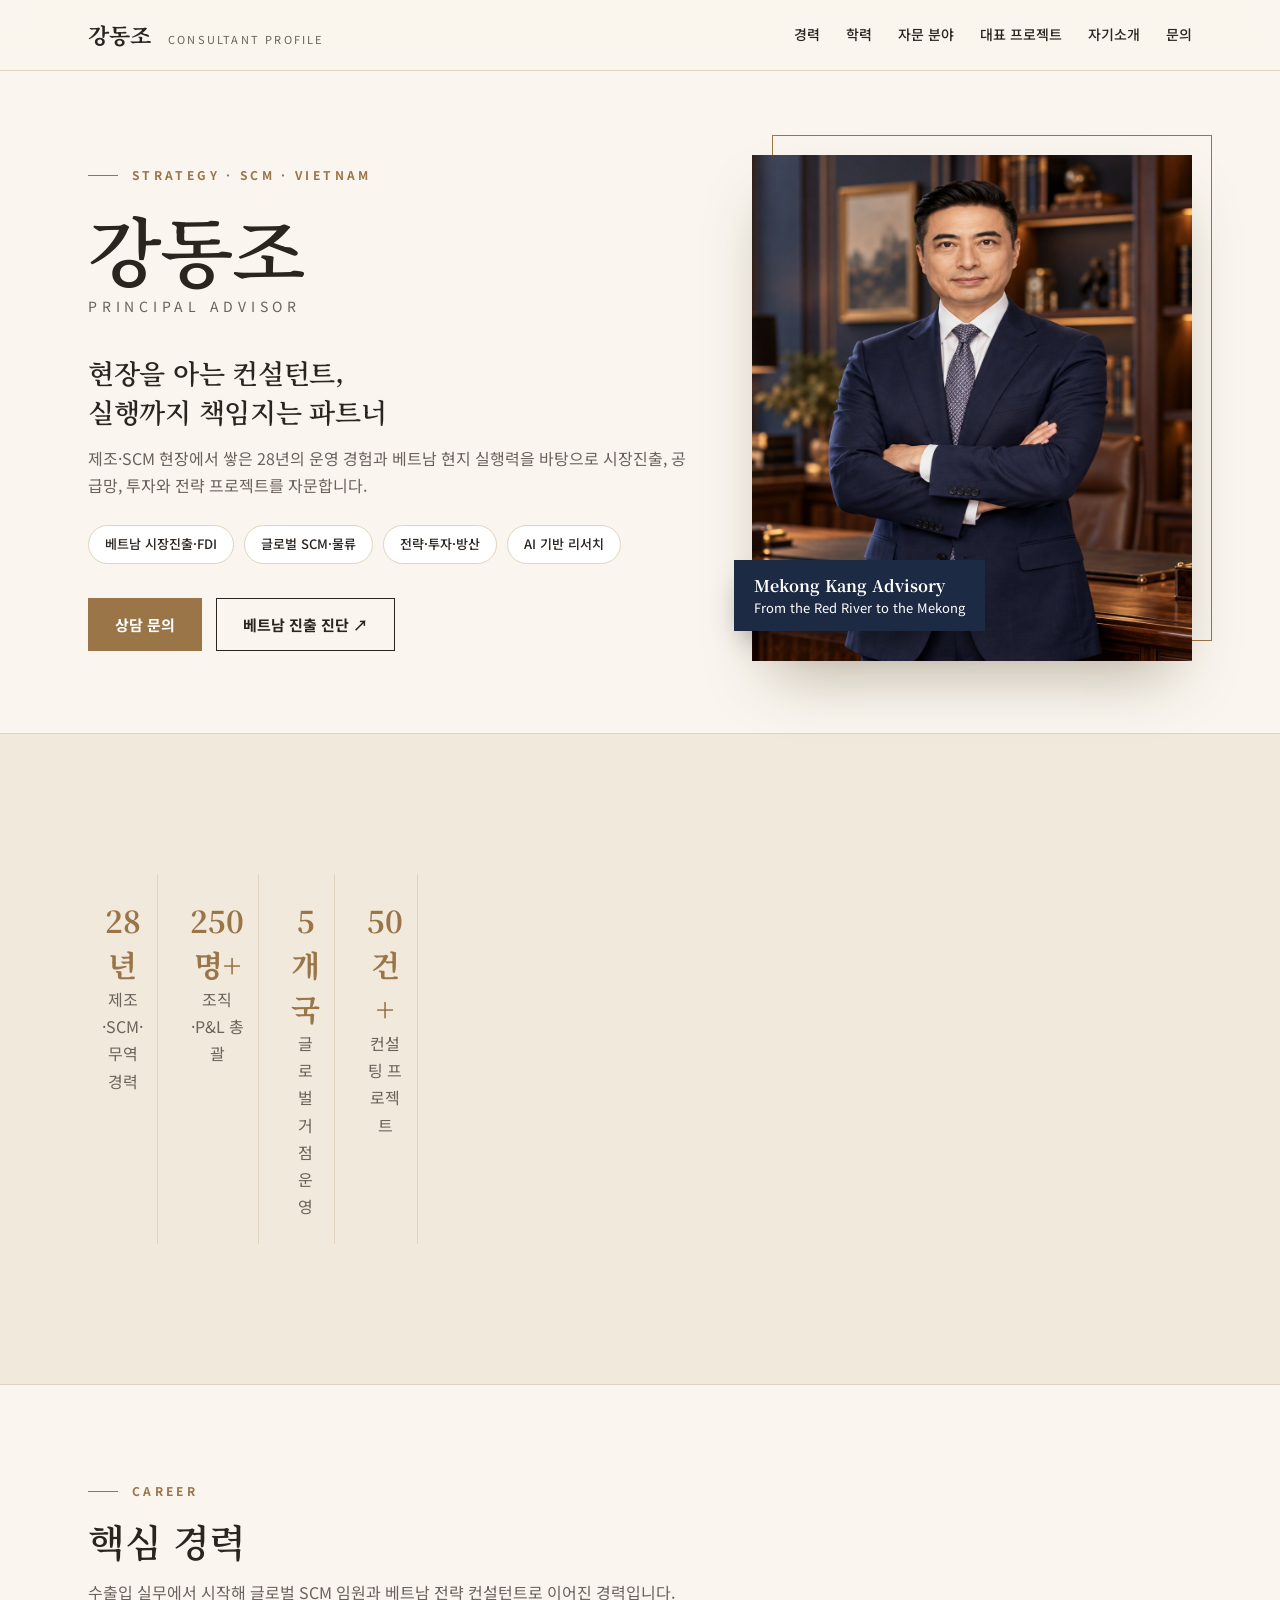
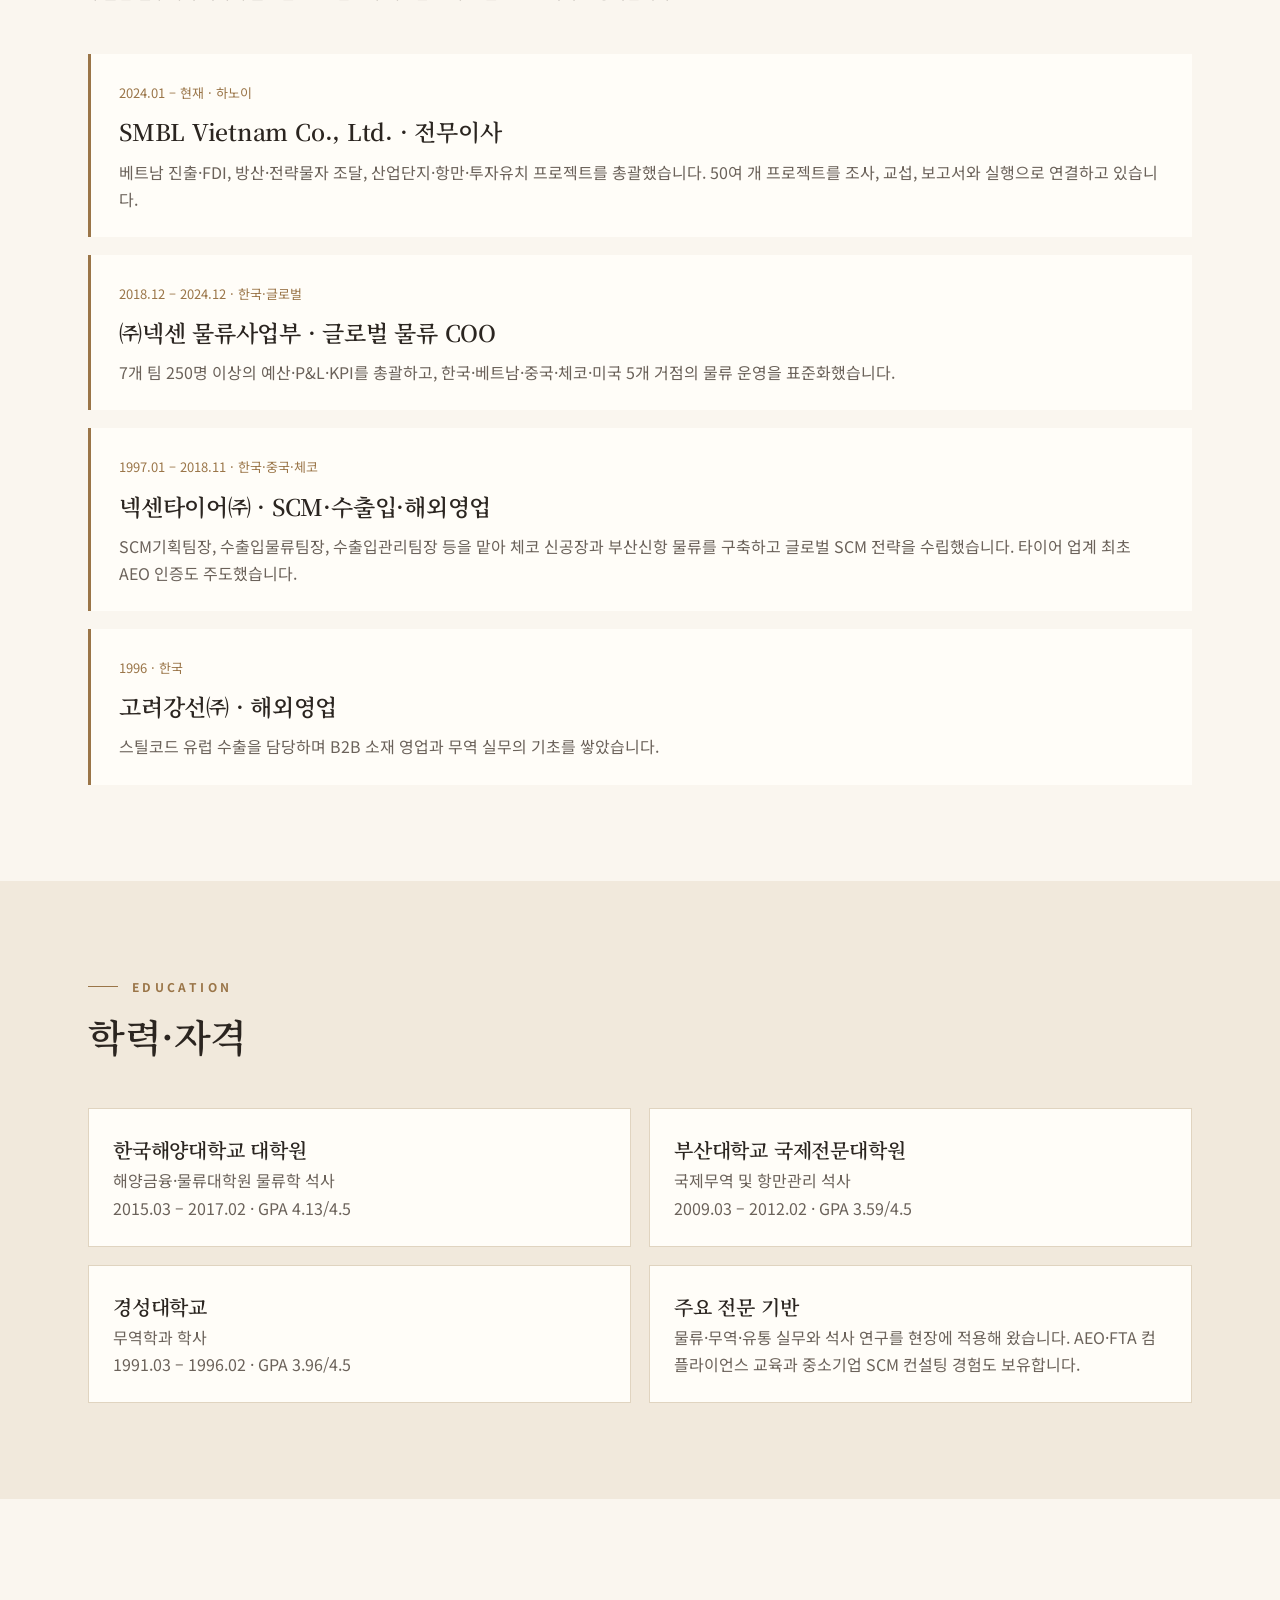
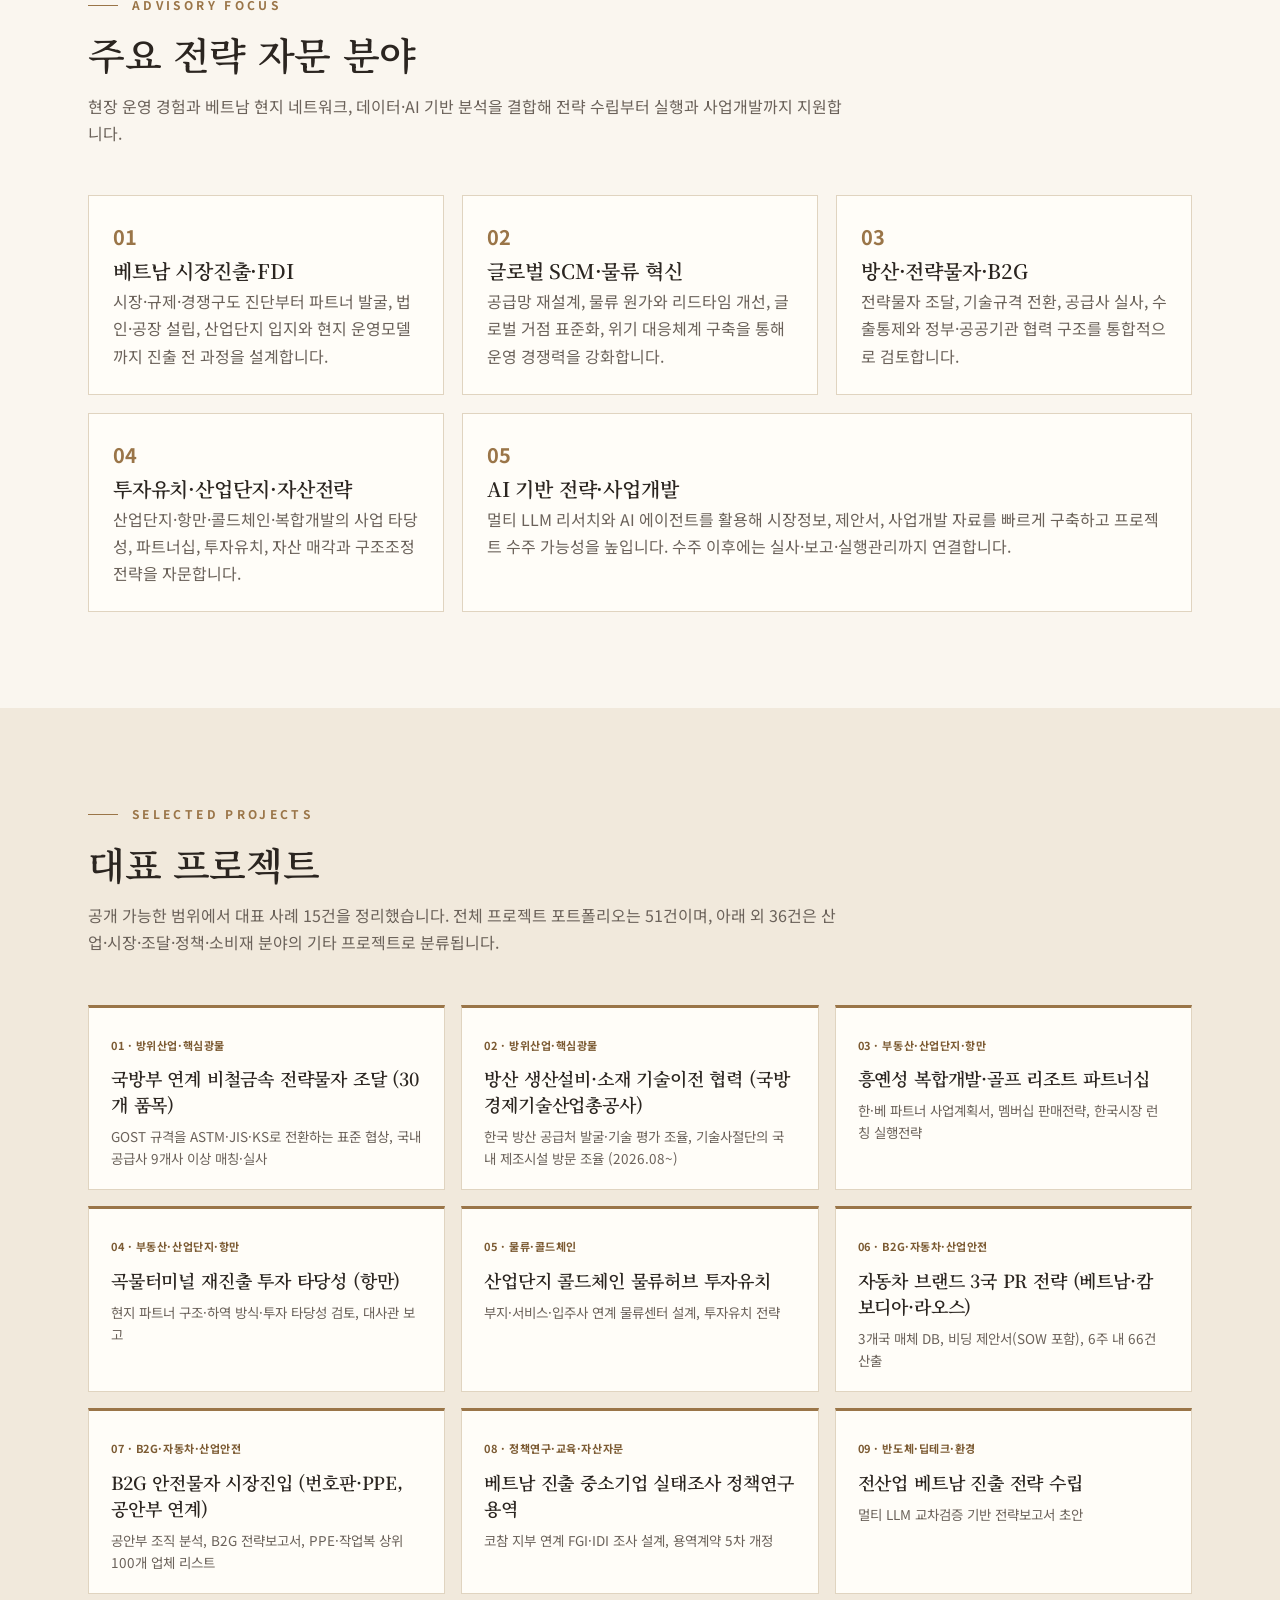
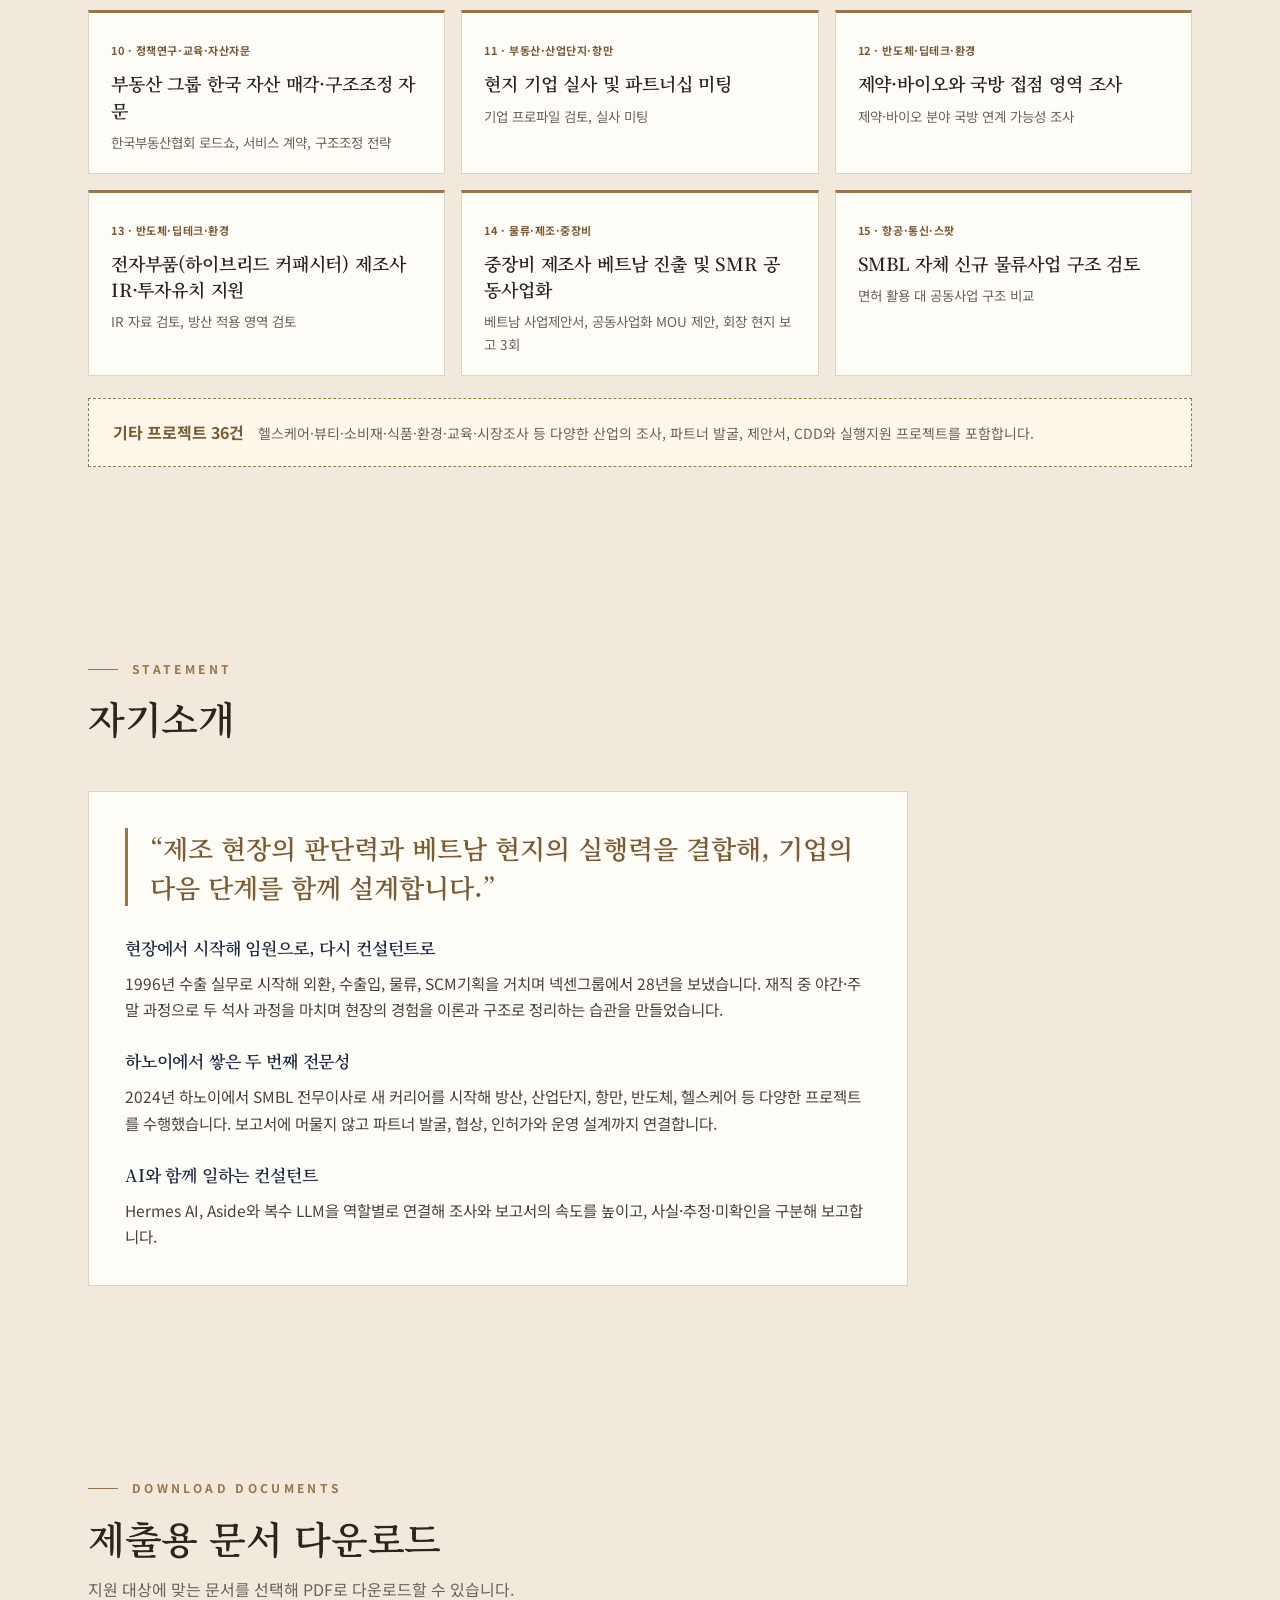
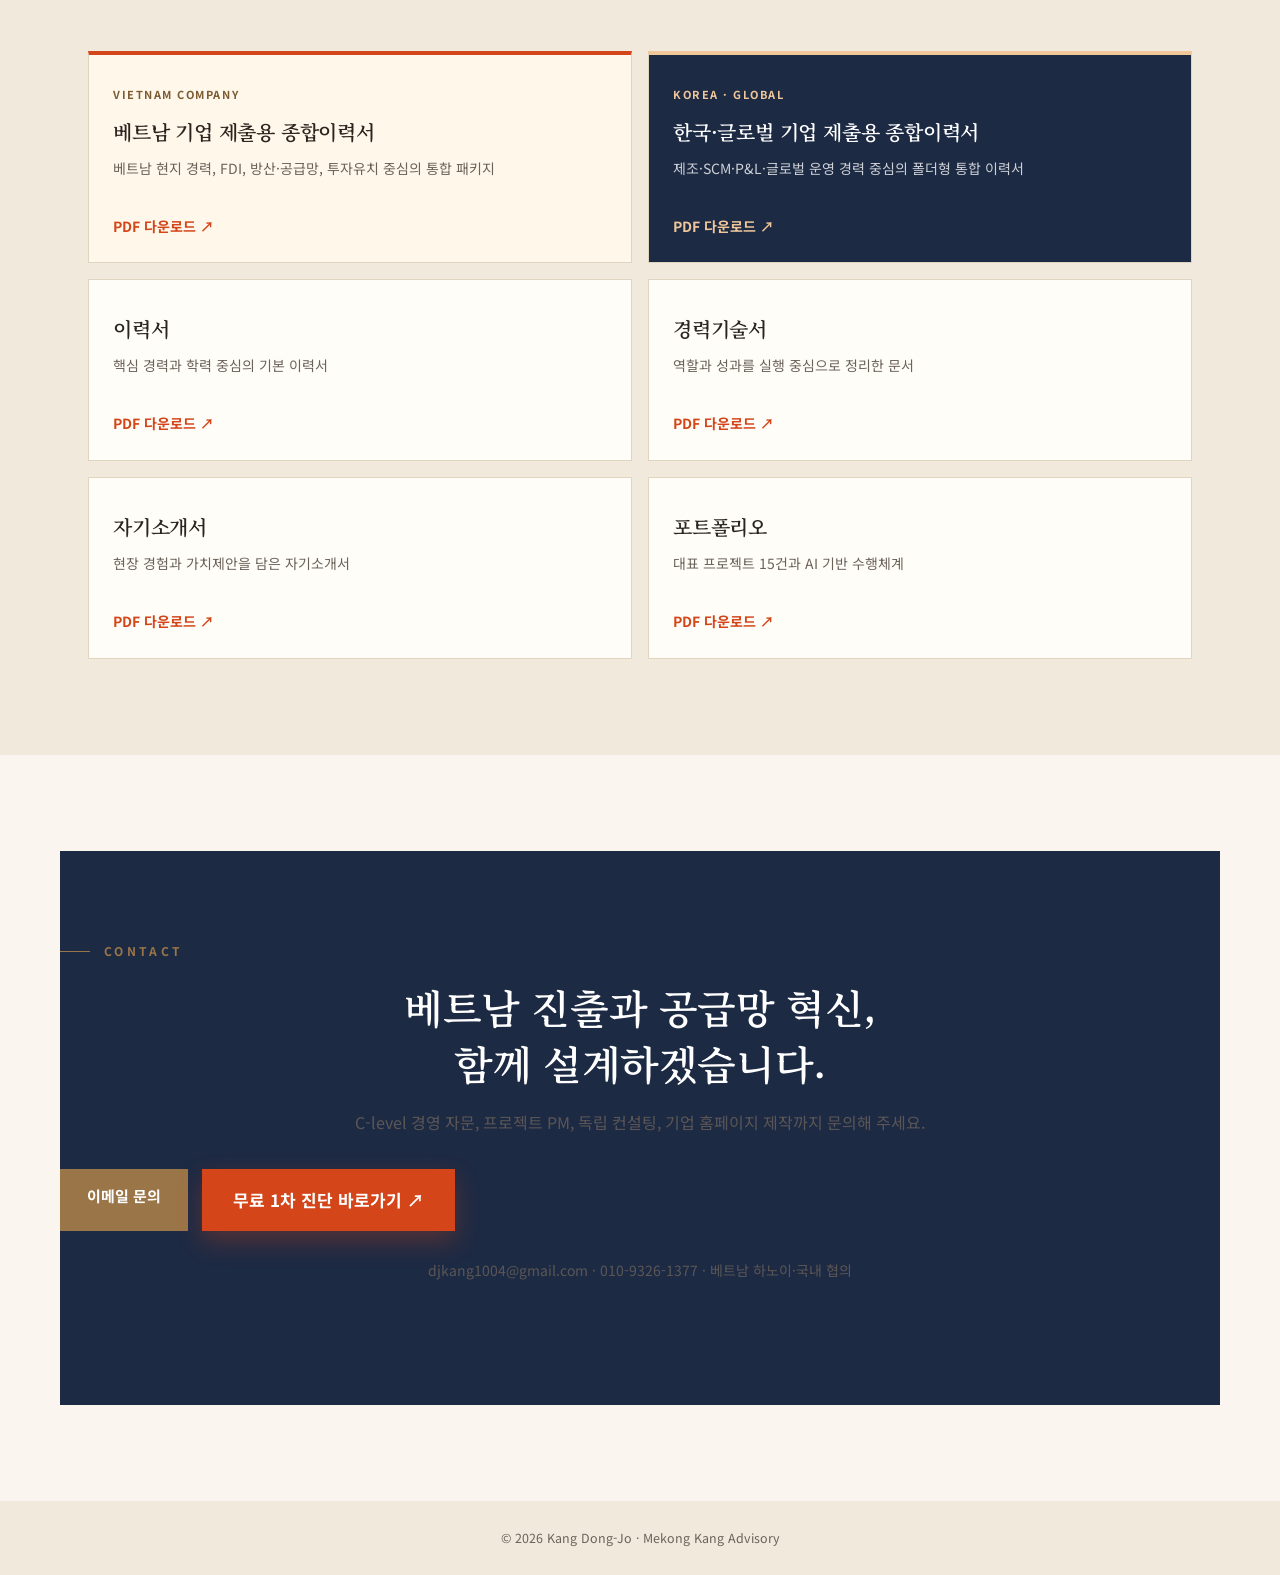
==== commit 4b93d02f: "Add downloadable resume document center" ====
--- a/resume_v0.1/index.html
+++ b/resume_v0.1/index.html
@@ -205,9 +205,9 @@
 </div></div></section>
 <section class="alt" id="education"><div class="wrap"><div class="sec-h"><div class="eyebrow">Education</div><h2>학력·자격</h2></div><div class="edu-grid"><div><h3>한국해양대학교 대학원</h3><p>해양금융·물류대학원 물류학 석사<br>2015.03 – 2017.02 · GPA 4.13/4.5</p></div><div><h3>부산대학교 국제전문대학원</h3><p>국제무역 및 항만관리 석사<br>2009.03 – 2012.02 · GPA 3.59/4.5</p></div><div><h3>경성대학교</h3><p>무역학과 학사<br>1991.03 – 1996.02 · GPA 3.96/4.5</p></div><div><h3>주요 전문 기반</h3><p>물류·무역·유통 실무와 석사 연구를 현장에 적용해 왔습니다. AEO·FTA 컴플라이언스 교육과 중소기업 SCM 컨설팅 경험도 보유합니다.</p></div></div></div></section>
 <section id="advisory"><div class="wrap"><div class="sec-h"><div class="eyebrow">Advisory Focus</div><h2>주요 전략 자문 분야</h2><p>현장 운영 경험과 베트남 현지 네트워크, 데이터·AI 기반 분석을 결합해 전략 수립부터 실행과 사업개발까지 지원합니다.</p></div><div class="service-grid five"><div><b>01</b><h3>베트남 시장진출·FDI</h3><p>시장·규제·경쟁구도 진단부터 파트너 발굴, 법인·공장 설립, 산업단지 입지와 현지 운영모델까지 진출 전 과정을 설계합니다.</p></div><div><b>02</b><h3>글로벌 SCM·물류 혁신</h3><p>공급망 재설계, 물류 원가와 리드타임 개선, 글로벌 거점 표준화, 위기 대응체계 구축을 통해 운영 경쟁력을 강화합니다.</p></div><div><b>03</b><h3>방산·전략물자·B2G</h3><p>전략물자 조달, 기술규격 전환, 공급사 실사, 수출통제와 정부·공공기관 협력 구조를 통합적으로 검토합니다.</p></div><div><b>04</b><h3>투자유치·산업단지·자산전략</h3><p>산업단지·항만·콜드체인·복합개발의 사업 타당성, 파트너십, 투자유치, 자산 매각과 구조조정 전략을 자문합니다.</p></div><div><b>05</b><h3>AI 기반 전략·사업개발</h3><p>멀티 LLM 리서치와 AI 에이전트를 활용해 시장정보, 제안서, 사업개발 자료를 빠르게 구축하고 프로젝트 수주 가능성을 높입니다. 수주 이후에는 실사·보고·실행관리까지 연결합니다.</p></div></div></div></section><section class="alt" id="projects"><div class="wrap"><div class="sec-h"><div class="eyebrow">Selected Projects</div><h2>대표 프로젝트</h2><p>공개 가능한 범위에서 대표 사례 15건을 정리했습니다. 전체 프로젝트 포트폴리오는 51건이며, 아래 외 36건은 산업·시장·조달·정책·소비재 분야의 기타 프로젝트로 분류됩니다.</p></div><div class="project-grid"><article class="project-card"><span>01 · 방위산업·핵심광물</span><h3>국방부 연계 비철금속 전략물자 조달 (30개 품목)</h3><p>GOST 규격을 ASTM·JIS·KS로 전환하는 표준 협상, 국내 공급사 9개사 이상 매칭·실사</p></article><article class="project-card"><span>02 · 방위산업·핵심광물</span><h3>방산 생산설비·소재 기술이전 협력 (국방경제기술산업총공사)</h3><p>한국 방산 공급처 발굴·기술 평가 조율, 기술사절단의 국내 제조시설 방문 조율 (2026.08~)</p></article><article class="project-card"><span>03 · 부동산·산업단지·항만</span><h3>흥옌성 복합개발·골프 리조트 파트너십</h3><p>한·베 파트너 사업계획서, 멤버십 판매전략, 한국시장 런칭 실행전략</p></article><article class="project-card"><span>04 · 부동산·산업단지·항만</span><h3>곡물터미널 재진출 투자 타당성 (항만)</h3><p>현지 파트너 구조·하역 방식·투자 타당성 검토, 대사관 보고</p></article><article class="project-card"><span>05 · 물류·콜드체인</span><h3>산업단지 콜드체인 물류허브 투자유치</h3><p>부지·서비스·입주사 연계 물류센터 설계, 투자유치 전략</p></article><article class="project-card"><span>06 · B2G·자동차·산업안전</span><h3>자동차 브랜드 3국 PR 전략 (베트남·캄보디아·라오스)</h3><p>3개국 매체 DB, 비딩 제안서(SOW 포함), 6주 내 66건 산출</p></article><article class="project-card"><span>07 · B2G·자동차·산업안전</span><h3>B2G 안전물자 시장진입 (번호판·PPE, 공안부 연계)</h3><p>공안부 조직 분석, B2G 전략보고서, PPE·작업복 상위 100개 업체 리스트</p></article><article class="project-card"><span>08 · 정책연구·교육·자산자문</span><h3>베트남 진출 중소기업 실태조사 정책연구 용역</h3><p>코참 지부 연계 FGI·IDI 조사 설계, 용역계약 5차 개정</p></article><article class="project-card"><span>09 · 반도체·딥테크·환경</span><h3>전산업 베트남 진출 전략 수립</h3><p>멀티 LLM 교차검증 기반 전략보고서 초안</p></article><article class="project-card"><span>10 · 정책연구·교육·자산자문</span><h3>부동산 그룹 한국 자산 매각·구조조정 자문</h3><p>한국부동산협회 로드쇼, 서비스 계약, 구조조정 전략</p></article><article class="project-card"><span>11 · 부동산·산업단지·항만</span><h3>현지 기업 실사 및 파트너십 미팅</h3><p>기업 프로파일 검토, 실사 미팅</p></article><article class="project-card"><span>12 · 반도체·딥테크·환경</span><h3>제약·바이오와 국방 접점 영역 조사</h3><p>제약·바이오 분야 국방 연계 가능성 조사</p></article><article class="project-card"><span>13 · 반도체·딥테크·환경</span><h3>전자부품(하이브리드 커패시터) 제조사 IR·투자유치 지원</h3><p>IR 자료 검토, 방산 적용 영역 검토</p></article><article class="project-card"><span>14 · 물류·제조·중장비</span><h3>중장비 제조사 베트남 진출 및 SMR 공동사업화</h3><p>베트남 사업제안서, 공동사업화 MOU 제안, 회장 현지 보고 3회</p></article><article class="project-card"><span>15 · 항공·통신·스팟</span><h3>SMBL 자체 신규 물류사업 구조 검토</h3><p>면허 활용 대 공동사업 구조 비교</p></article></div><div class="project-note"><b>기타 프로젝트 36건</b><span>헬스케어·뷰티·소비재·식품·환경·교육·시장조사 등 다양한 산업의 조사, 파트너 발굴, 제안서, CDD와 실행지원 프로젝트를 포함합니다.</span></div></div></section><section class="alt" id="statement"><div class="wrap"><div class="sec-h"><div class="eyebrow">Statement</div><h2>자기소개</h2></div><div class="letter"><blockquote>“제조 현장의 판단력과 베트남 현지의 실행력을 결합해, 기업의 다음 단계를 함께 설계합니다.”</blockquote><h3>현장에서 시작해 임원으로, 다시 컨설턴트로</h3><p>1996년 수출 실무로 시작해 외환, 수출입, 물류, SCM기획을 거치며 넥센그룹에서 28년을 보냈습니다. 재직 중 야간·주말 과정으로 두 석사 과정을 마치며 현장의 경험을 이론과 구조로 정리하는 습관을 만들었습니다.</p><h3>하노이에서 쌓은 두 번째 전문성</h3><p>2024년 하노이에서 SMBL 전무이사로 새 커리어를 시작해 방산, 산업단지, 항만, 반도체, 헬스케어 등 다양한 프로젝트를 수행했습니다. 보고서에 머물지 않고 파트너 발굴, 협상, 인허가와 운영 설계까지 연결합니다.</p><h3>AI와 함께 일하는 컨설턴트</h3><p>Hermes AI, Aside와 복수 LLM을 역할별로 연결해 조사와 보고서의 속도를 높이고, 사실·추정·미확인을 구분해 보고합니다.</p></div></div></section>
-<section id="contact"><div class="wrap contact"><div class="eyebrow">Contact</div><h2>베트남 진출과 공급망 혁신,<br>함께 설계하겠습니다.</h2><p>C-level 경영 자문, 프로젝트 PM, 독립 컨설팅, 기업 홈페이지 제작까지 문의해 주세요.</p><div class="cta"><a class="btn" href="mailto:djkang1004@gmail.com">이메일 문의</a><a class="btn org free-diagnosis" href="../vietnam-entry/">무료 1차 진단 바로가기 ↗</a></div><p class="contact-line">djkang1004@gmail.com · 010-9326-1377 · 베트남 하노이·국내 협의</p></div></section>
+<section class="alt" id="downloads"><div class="wrap"><div class="sec-h"><div class="eyebrow">Download Documents</div><h2>제출용 문서 다운로드</h2><p>지원 대상에 맞는 문서를 선택해 PDF로 다운로드할 수 있습니다.</p></div><div class="download-grid"><a class="download-card featured" href="assets/docs/01_종합이력서_베트남기업제출용_강동조.pdf" target="_blank"><span class="label">VIETNAM COMPANY</span><h3>베트남 기업 제출용 종합이력서</h3><p>베트남 현지 경력, FDI, 방산·공급망, 투자유치 중심의 통합 패키지</p><b>PDF 다운로드 ↗</b></a><a class="download-card featured dark" href="assets/docs/02_종합이력서_한국글로벌기업제출용_강동조.pdf" target="_blank"><span class="label">KOREA · GLOBAL</span><h3>한국·글로벌 기업 제출용 종합이력서</h3><p>제조·SCM·P&amp;L·글로벌 운영 경력 중심의 폴더형 통합 이력서</p><b>PDF 다운로드 ↗</b></a><a class="download-card" href="assets/docs/03_이력서_강동조.pdf" target="_blank"><h3>이력서</h3><p>핵심 경력과 학력 중심의 기본 이력서</p><b>PDF 다운로드 ↗</b></a><a class="download-card" href="assets/docs/04_경력기술서_강동조.pdf" target="_blank"><h3>경력기술서</h3><p>역할과 성과를 실행 중심으로 정리한 문서</p><b>PDF 다운로드 ↗</b></a><a class="download-card" href="assets/docs/05_자기소개서_강동조.pdf" target="_blank"><h3>자기소개서</h3><p>현장 경험과 가치제안을 담은 자기소개서</p><b>PDF 다운로드 ↗</b></a><a class="download-card" href="assets/docs/06_포트폴리오_강동조.pdf" target="_blank"><h3>포트폴리오</h3><p>대표 프로젝트 15건과 AI 기반 수행체계</p><b>PDF 다운로드 ↗</b></a></div></div></section><section id="contact"><div class="wrap contact"><div class="eyebrow">Contact</div><h2>베트남 진출과 공급망 혁신,<br>함께 설계하겠습니다.</h2><p>C-level 경영 자문, 프로젝트 PM, 독립 컨설팅, 기업 홈페이지 제작까지 문의해 주세요.</p><div class="cta"><a class="btn" href="mailto:djkang1004@gmail.com">이메일 문의</a><a class="btn org free-diagnosis" href="../vietnam-entry/">무료 1차 진단 바로가기 ↗</a></div><p class="contact-line">djkang1004@gmail.com · 010-9326-1377 · 베트남 하노이·국내 협의</p></div></section>
 </main><footer><div class="wrap">© 2026 Kang Dong-Jo · Mekong Kang Advisory</div></footer>
 <style>
 .stats-grid,.edu-grid,.service-grid{display:grid;grid-template-columns:repeat(4,1fr);gap:18px}.stats-grid>div{padding:24px 14px;text-align:center;border-right:1px solid var(--line)}.stats-grid b{display:block;color:var(--gold);font:700 30px 'Noto Serif KR',serif}.stats-grid span,.edu-grid p,.service-grid p,.timeline p,.contact p{color:var(--mute)}.timeline{display:grid;gap:18px}.timeline article{background:var(--card);border-left:3px solid var(--gold);padding:24px 28px}.timeline article>span{color:var(--gold);font-size:13px}.timeline h3{font-size:23px;margin:7px 0}.edu-grid>div,.service-grid>div{background:var(--card);border:1px solid var(--line);padding:24px}.edu-grid{grid-template-columns:repeat(2,1fr)}.edu-grid h3,.service-grid h3{font-size:20px}.service-grid{grid-template-columns:repeat(3,1fr)}.service-grid b{color:var(--gold);font-size:20px}.letter{max-width:820px;background:var(--card);padding:36px}.letter blockquote{font:600 26px/1.5 'Noto Serif KR',serif;margin:0 0 28px;padding-left:22px;border-left:3px solid var(--gold)}.letter h3{margin:25px 0 7px}.contact{text-align:center}.contact h2{font-size:40px;margin:18px 0}.contact-line{margin-top:28px!important;font-size:14px}@media(max-width:750px){.stats-grid,.edu-grid,.service-grid{grid-template-columns:1fr 1fr}.hero .wrap{display:block}.portrait{margin-top:36px}.contact h2{font-size:29px}.menu{gap:10px;font-size:12px}}@media(max-width:480px){.stats-grid,.edu-grid,.service-grid{grid-template-columns:1fr}.letter{padding:24px}.letter blockquote{font-size:22px}}
 </style>
-<style>.service-grid.five{grid-template-columns:repeat(3,1fr)}.service-grid.five>div:last-child{grid-column:2 / 4}.project-grid{display:grid;grid-template-columns:repeat(3,1fr);gap:16px}.project-card{background:var(--card);border:1px solid var(--line);padding:22px 22px 20px;border-top:3px solid var(--gold)}.project-card span{font-size:11px;letter-spacing:.05em;color:var(--gold-d);font-weight:700}.project-card h3{font-size:18px;line-height:1.45;margin:8px 0}.project-card p{font-size:13.5px;color:var(--mute);line-height:1.65}.project-note{margin-top:22px;padding:20px 24px;background:#fff8ea;border:1px dashed var(--gold);display:flex;gap:14px;align-items:baseline}.project-note b{white-space:nowrap;color:var(--gold-d)}.project-note span{font-size:14px;color:var(--mute)}@media(max-width:750px){.service-grid.five,.project-grid{grid-template-columns:1fr}.service-grid.five>div:last-child{grid-column:auto}.project-note{display:block}.project-note span{display:block;margin-top:8px}}</style><style>.contact .free-diagnosis{font-size:17px;padding:16px 30px;box-shadow:0 10px 24px rgba(212,70,26,.3);font-weight:700}.contact .free-diagnosis:hover{transform:translateY(-2px)}</style></body></html>+<style>.service-grid.five{grid-template-columns:repeat(3,1fr)}.service-grid.five>div:last-child{grid-column:2 / 4}.project-grid{display:grid;grid-template-columns:repeat(3,1fr);gap:16px}.project-card{background:var(--card);border:1px solid var(--line);padding:22px 22px 20px;border-top:3px solid var(--gold)}.project-card span{font-size:11px;letter-spacing:.05em;color:var(--gold-d);font-weight:700}.project-card h3{font-size:18px;line-height:1.45;margin:8px 0}.project-card p{font-size:13.5px;color:var(--mute);line-height:1.65}.project-note{margin-top:22px;padding:20px 24px;background:#fff8ea;border:1px dashed var(--gold);display:flex;gap:14px;align-items:baseline}.project-note b{white-space:nowrap;color:var(--gold-d)}.project-note span{font-size:14px;color:var(--mute)}@media(max-width:750px){.service-grid.five,.project-grid{grid-template-columns:1fr}.service-grid.five>div:last-child{grid-column:auto}.project-note{display:block}.project-note span{display:block;margin-top:8px}}</style><style>.contact .free-diagnosis{font-size:17px;padding:16px 30px;box-shadow:0 10px 24px rgba(212,70,26,.3);font-weight:700}.contact .free-diagnosis:hover{transform:translateY(-2px)}</style><style>.download-grid{display:grid;grid-template-columns:repeat(2,1fr);gap:16px}.download-card{display:block;background:var(--card);border:1px solid var(--line);padding:24px;transition:.2s}.download-card:hover{border-color:var(--gold);transform:translateY(-3px)}.download-card.featured{border-top:4px solid #d4461a;background:#fff8ea}.download-card.featured.dark{border-top-color:#f0c79a;background:var(--navy);color:#fff}.download-card .label{font-size:11px;letter-spacing:.14em;color:var(--gold-d);font-weight:700}.download-card.dark .label{color:#f0c79a}.download-card h3{font-size:20px;margin:8px 0}.download-card p{color:var(--mute);font-size:14px;min-height:44px}.download-card.dark p{color:rgba(255,255,255,.78)}.download-card b{display:block;margin-top:14px;color:#d4461a;font-size:14px}.download-card.dark b{color:#f0c79a}@media(max-width:700px){.download-grid{grid-template-columns:1fr}}</style></body></html>
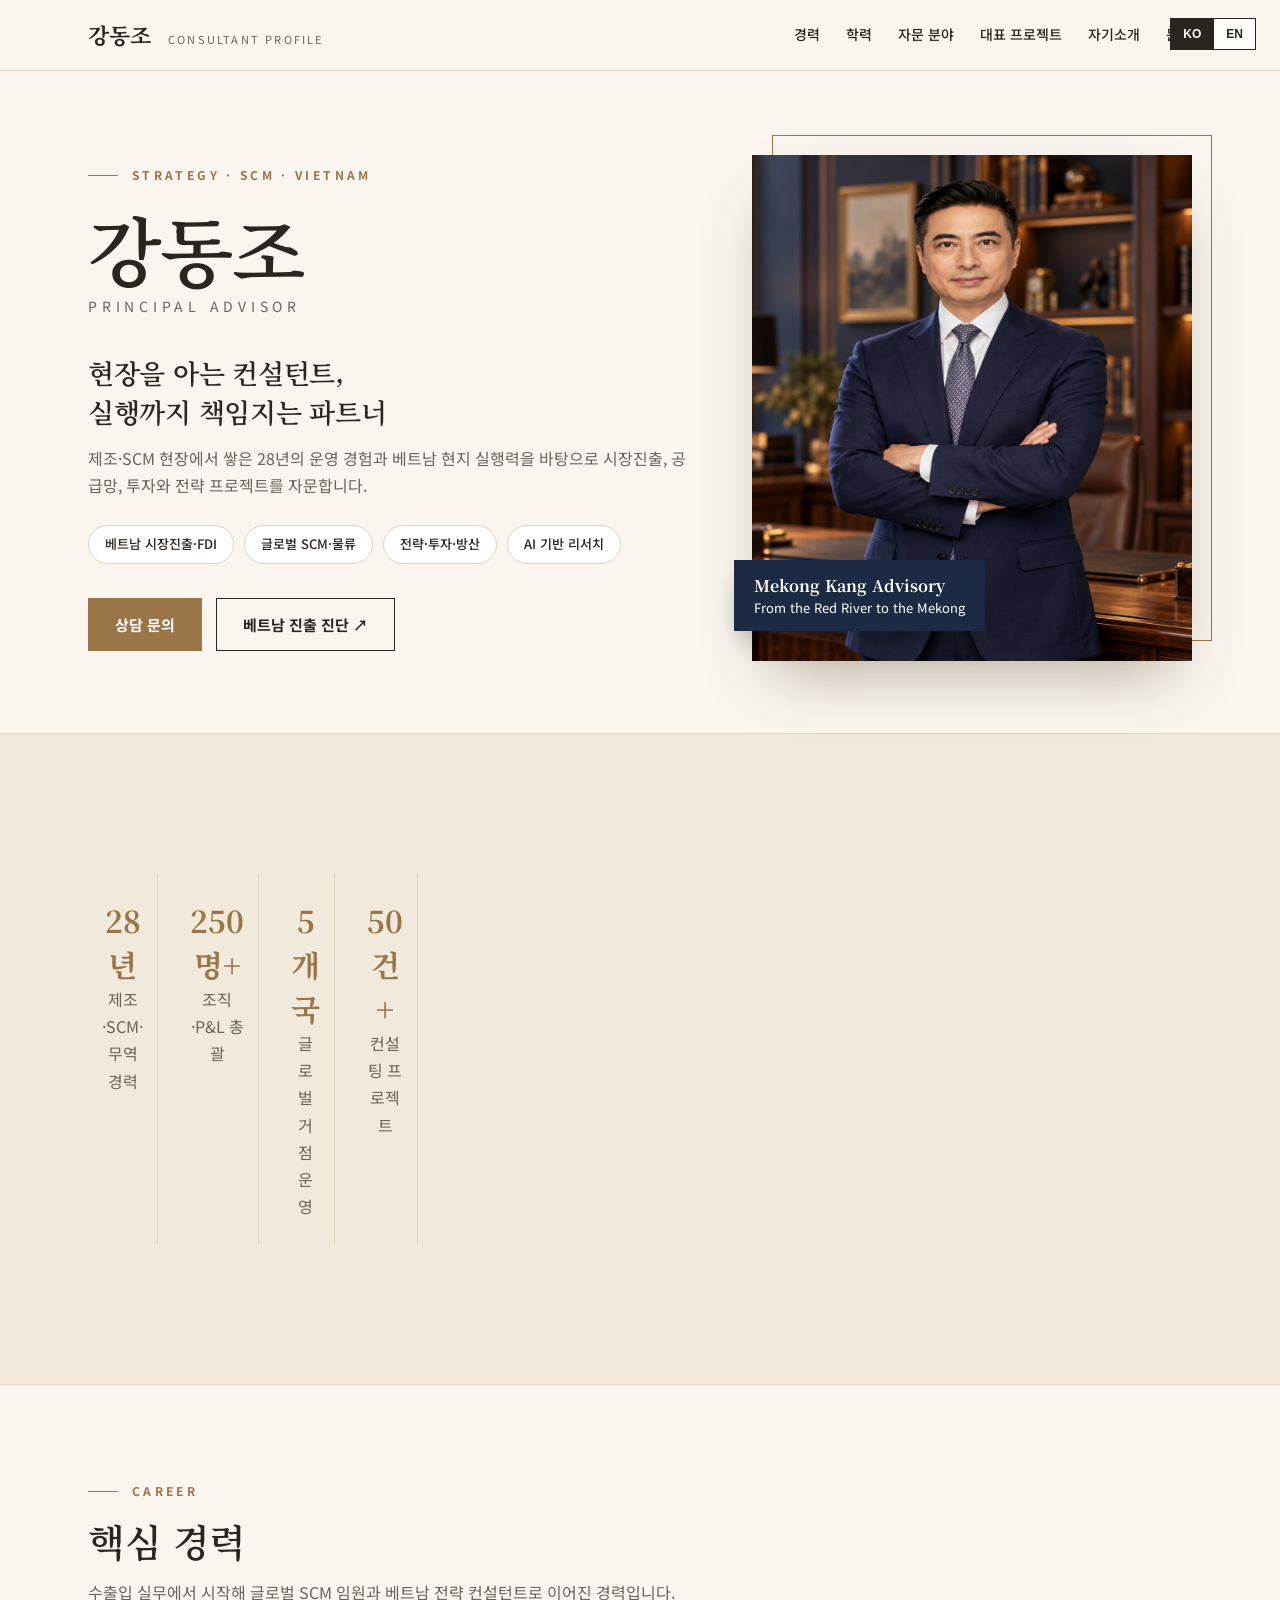
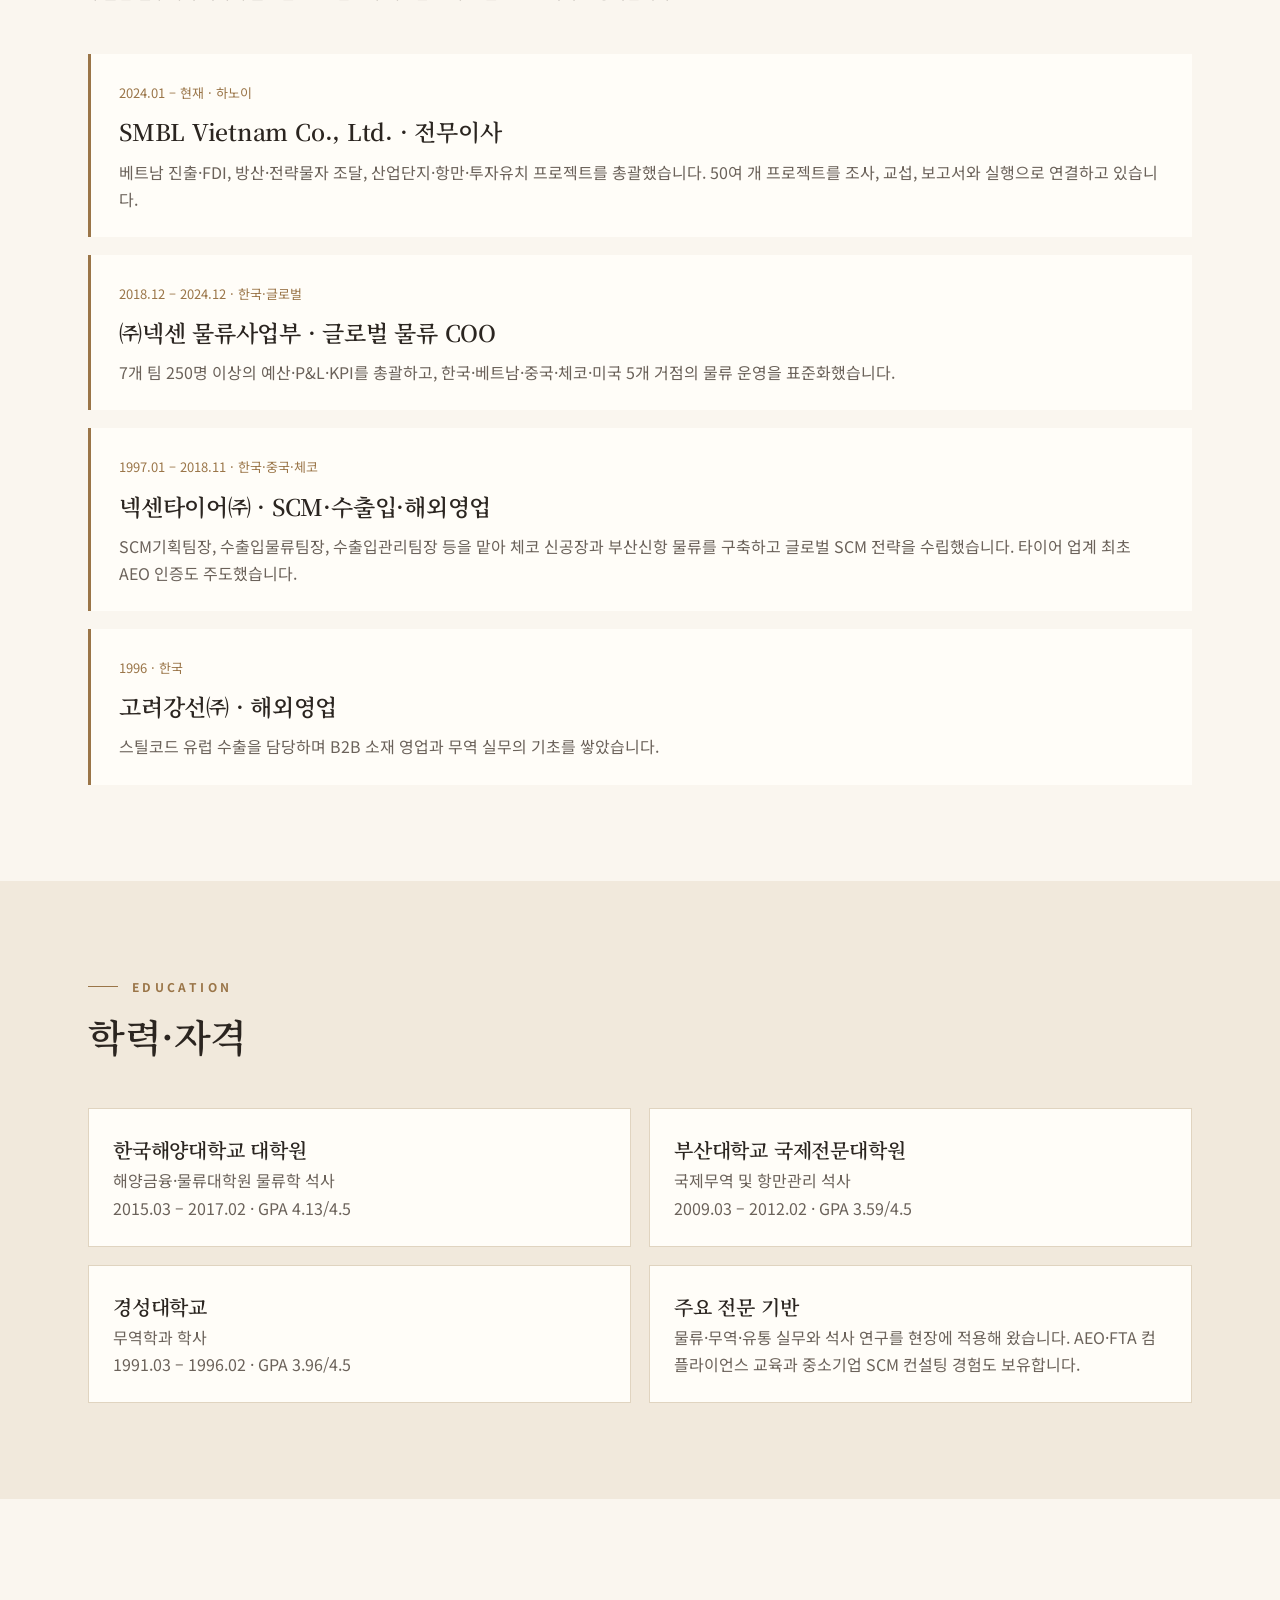
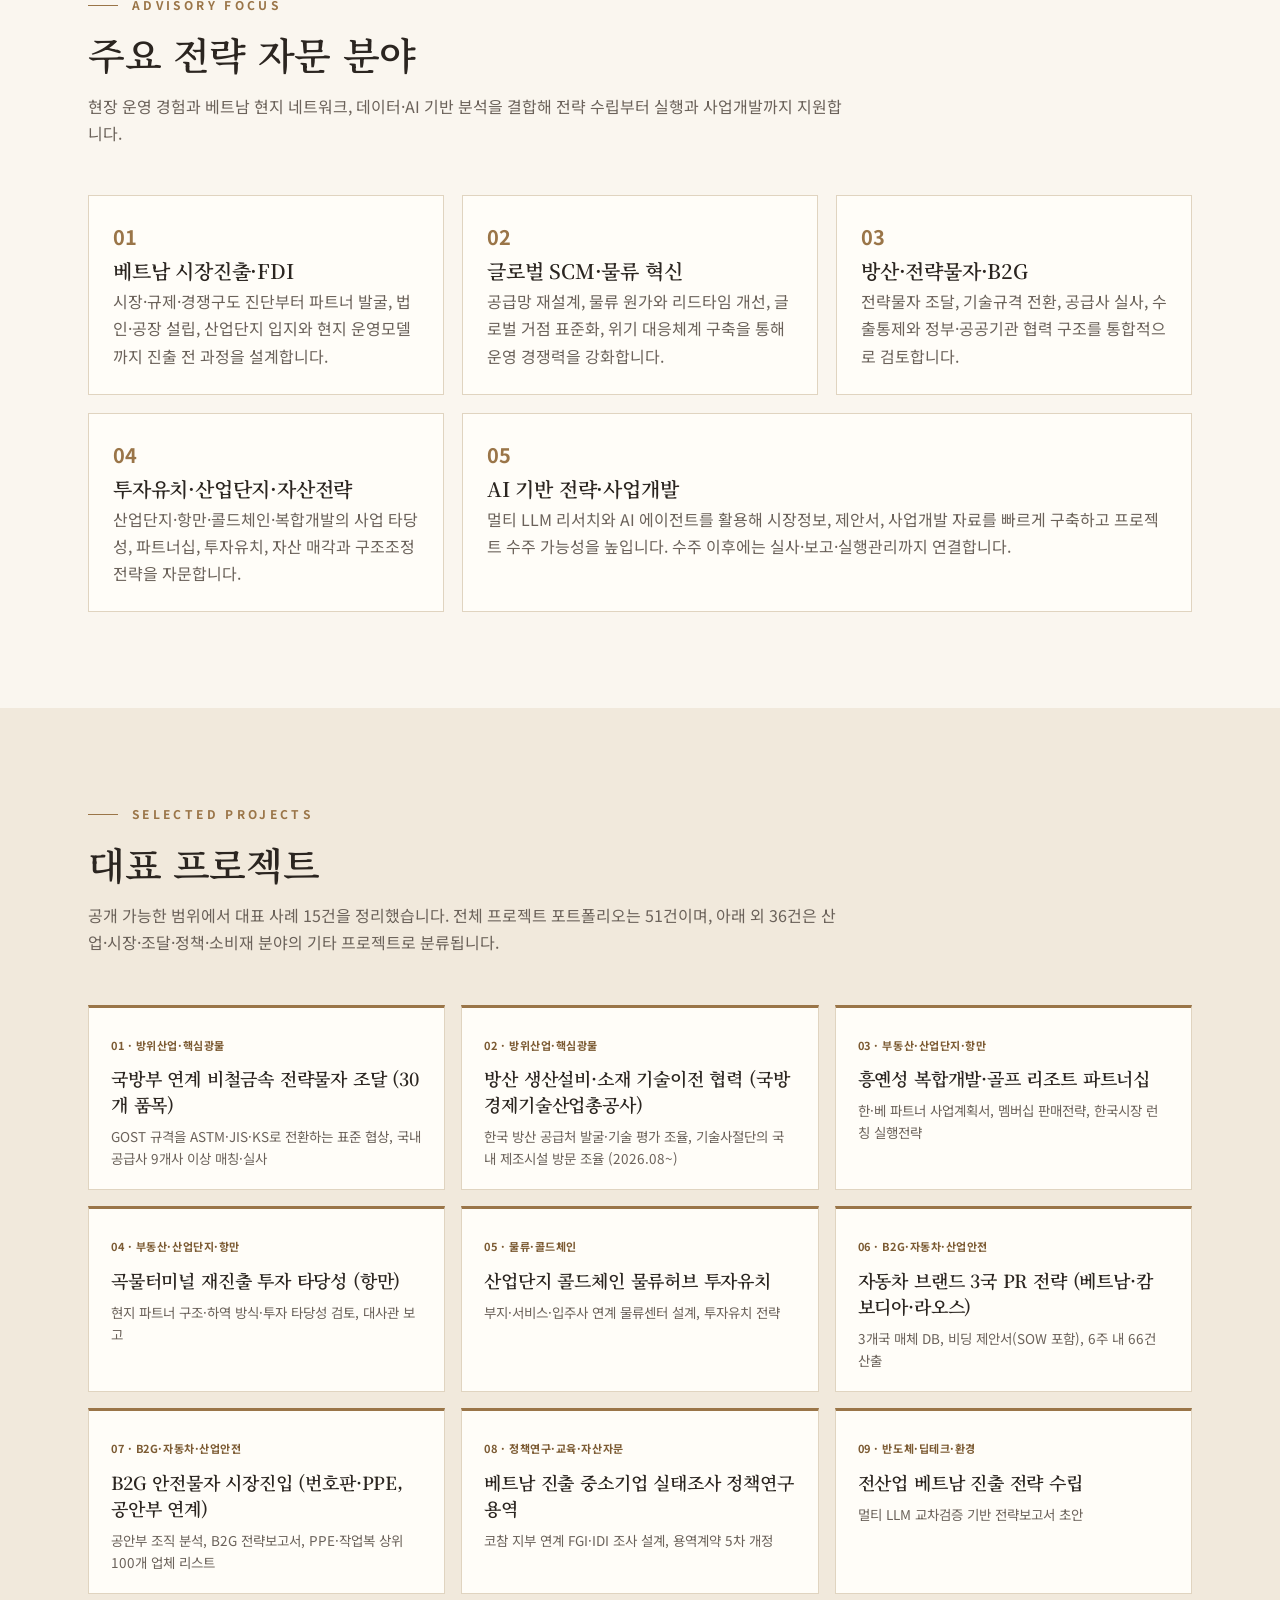
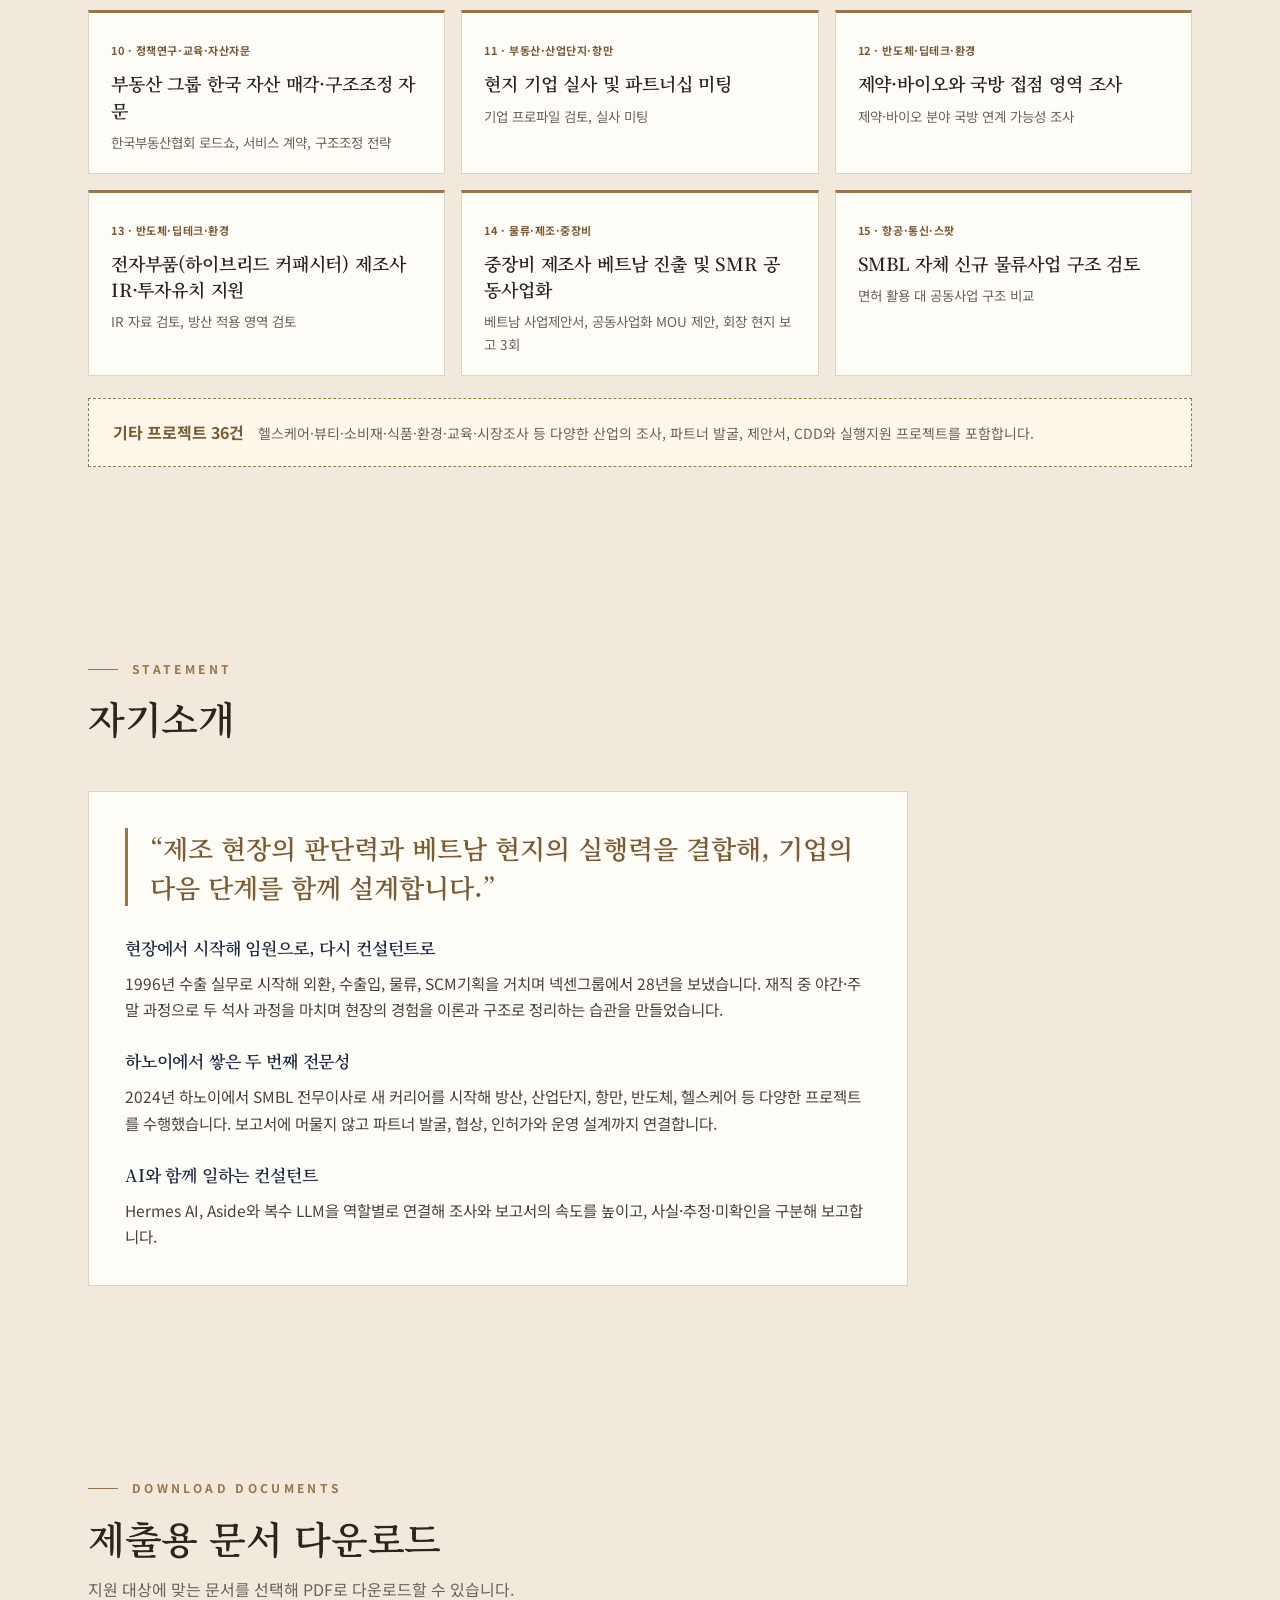
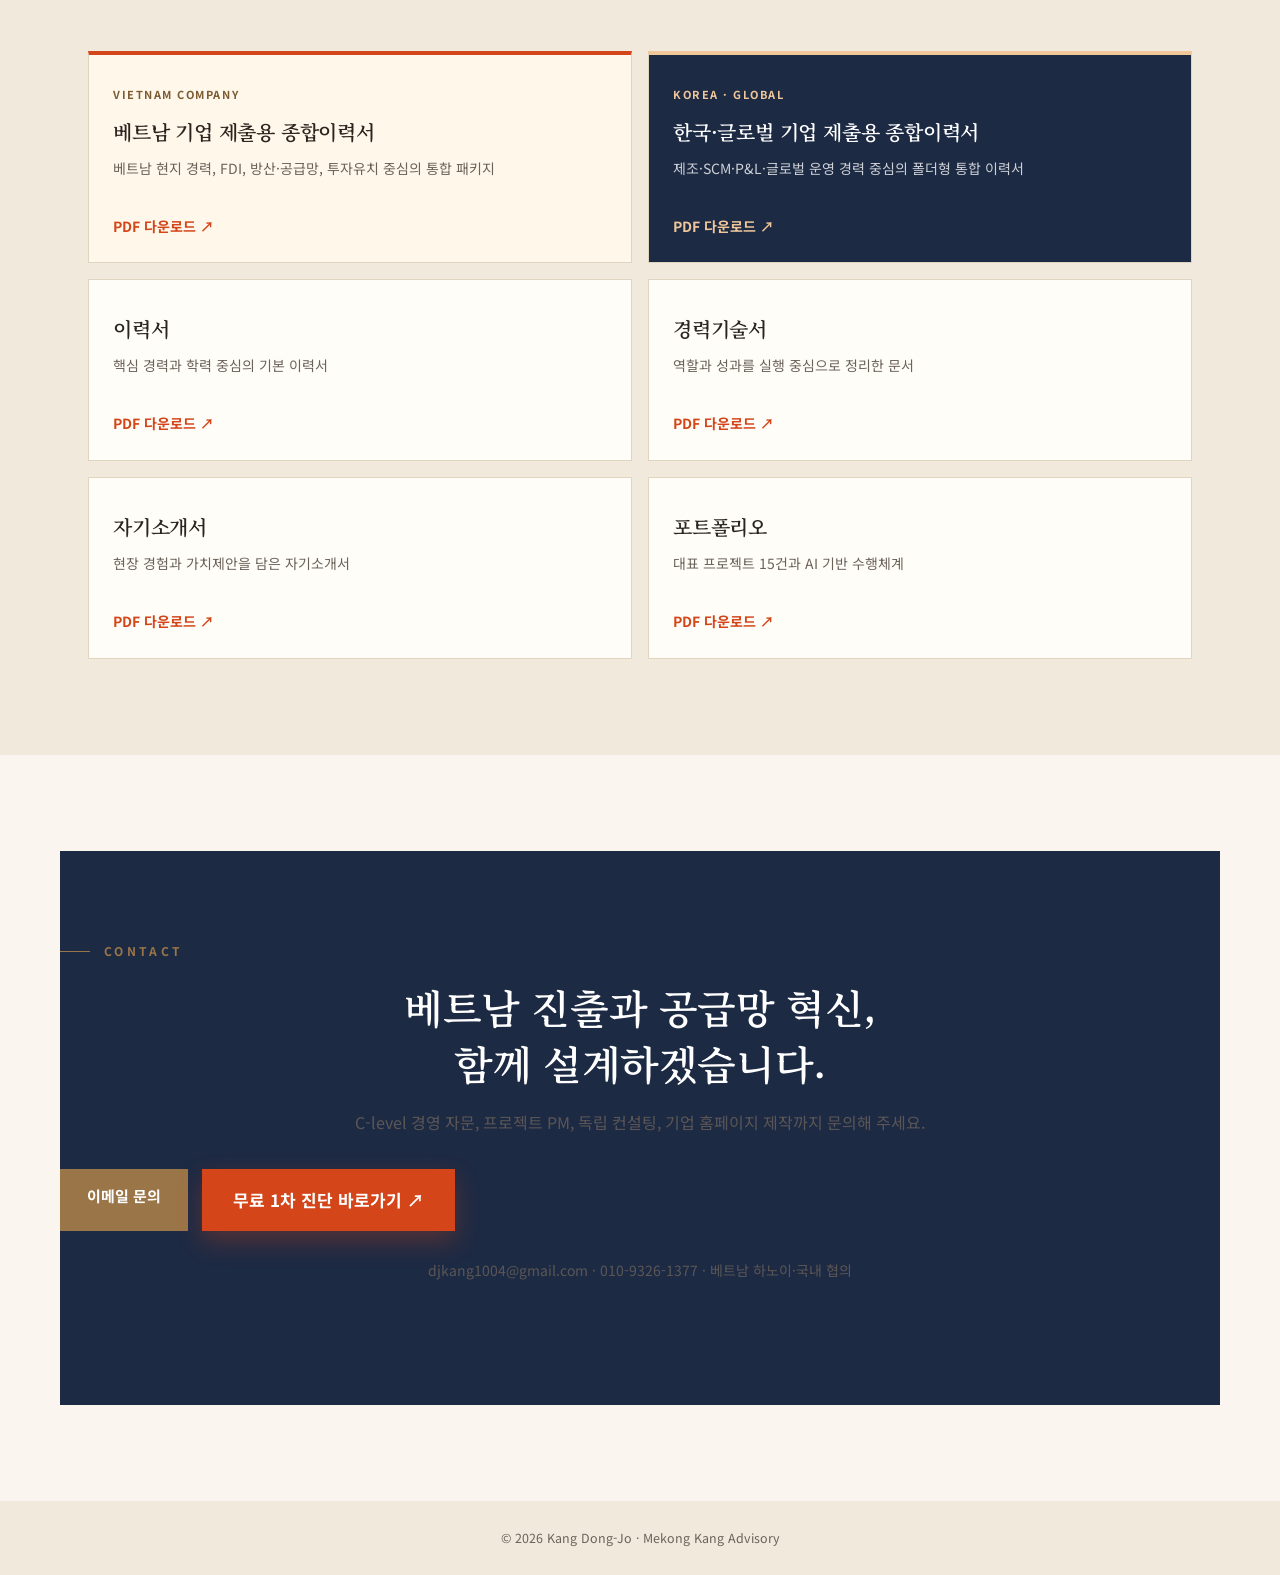
==== commit edc31801: "Add Korean and English resume view toggle" ====
--- a/resume_v0.1/index.html
+++ b/resume_v0.1/index.html
@@ -191,8 +191,7 @@
 @media(max-width:1100px) and (min-width:981px){.stack{grid-template-columns:repeat(2,1fr)}}
 @media(max-width:600px){.plist{grid-template-columns:1fr}.wrap{padding:0 20px}section{padding:68px 0}}
 </style>
-</head>
-<body>
+<style>#en-page{display:none}.lang-switch{position:fixed;top:18px;right:24px;z-index:100;display:flex}.lang-switch button{border:1px solid #2b2520;background:#fffdf8;color:#2b2520;padding:8px 12px;font:700 12px Arial;cursor:pointer}.lang-switch button.active{background:#2b2520;color:#fff}.lang-switch button+button{border-left:0}@media(max-width:700px){.lang-switch{top:12px;right:12px}.lang-switch button{padding:6px 9px}}</style></head><body><div class="lang-switch"><button id="lang-ko" class="active">KO</button><button id="lang-en">EN</button></div><div id="ko-page">
 <nav><div class="wrap"><a class="brand" href="#top">강동조 <small>CONSULTANT PROFILE</small></a><div class="menu"><a href="#career">경력</a><a href="#education">학력</a><a href="#advisory">자문 분야</a><a href="#projects">대표 프로젝트</a><a href="#statement">자기소개</a><a href="#contact">문의</a></div></div></nav>
 <main id="top">
 <section class="hero"><div class="wrap"><div><div class="eyebrow">STRATEGY · SCM · VIETNAM</div><h1>강동조</h1><div class="en">PRINCIPAL ADVISOR</div><h2>현장을 아는 컨설턴트,<br>실행까지 책임지는 파트너</h2><p class="lead">제조·SCM 현장에서 쌓은 28년의 운영 경험과 베트남 현지 실행력을 바탕으로 시장진출, 공급망, 투자와 전략 프로젝트를 자문합니다.</p><div class="chips"><span class="chip">베트남 시장진출·FDI</span><span class="chip">글로벌 SCM·물류</span><span class="chip">전략·투자·방산</span><span class="chip">AI 기반 리서치</span></div><div class="cta"><a class="btn" href="#contact">상담 문의</a><a class="btn ghost" href="../vietnam-entry/">베트남 진출 진단 ↗</a></div></div><div class="portrait"><img src="assets/portrait.jpg" alt="강동조 프로필 사진"><div class="tag"><b>Mekong Kang Advisory</b>From the Red River to the Mekong</div></div></div></section>
@@ -210,4 +209,4 @@
 <style>
 .stats-grid,.edu-grid,.service-grid{display:grid;grid-template-columns:repeat(4,1fr);gap:18px}.stats-grid>div{padding:24px 14px;text-align:center;border-right:1px solid var(--line)}.stats-grid b{display:block;color:var(--gold);font:700 30px 'Noto Serif KR',serif}.stats-grid span,.edu-grid p,.service-grid p,.timeline p,.contact p{color:var(--mute)}.timeline{display:grid;gap:18px}.timeline article{background:var(--card);border-left:3px solid var(--gold);padding:24px 28px}.timeline article>span{color:var(--gold);font-size:13px}.timeline h3{font-size:23px;margin:7px 0}.edu-grid>div,.service-grid>div{background:var(--card);border:1px solid var(--line);padding:24px}.edu-grid{grid-template-columns:repeat(2,1fr)}.edu-grid h3,.service-grid h3{font-size:20px}.service-grid{grid-template-columns:repeat(3,1fr)}.service-grid b{color:var(--gold);font-size:20px}.letter{max-width:820px;background:var(--card);padding:36px}.letter blockquote{font:600 26px/1.5 'Noto Serif KR',serif;margin:0 0 28px;padding-left:22px;border-left:3px solid var(--gold)}.letter h3{margin:25px 0 7px}.contact{text-align:center}.contact h2{font-size:40px;margin:18px 0}.contact-line{margin-top:28px!important;font-size:14px}@media(max-width:750px){.stats-grid,.edu-grid,.service-grid{grid-template-columns:1fr 1fr}.hero .wrap{display:block}.portrait{margin-top:36px}.contact h2{font-size:29px}.menu{gap:10px;font-size:12px}}@media(max-width:480px){.stats-grid,.edu-grid,.service-grid{grid-template-columns:1fr}.letter{padding:24px}.letter blockquote{font-size:22px}}
 </style>
-<style>.service-grid.five{grid-template-columns:repeat(3,1fr)}.service-grid.five>div:last-child{grid-column:2 / 4}.project-grid{display:grid;grid-template-columns:repeat(3,1fr);gap:16px}.project-card{background:var(--card);border:1px solid var(--line);padding:22px 22px 20px;border-top:3px solid var(--gold)}.project-card span{font-size:11px;letter-spacing:.05em;color:var(--gold-d);font-weight:700}.project-card h3{font-size:18px;line-height:1.45;margin:8px 0}.project-card p{font-size:13.5px;color:var(--mute);line-height:1.65}.project-note{margin-top:22px;padding:20px 24px;background:#fff8ea;border:1px dashed var(--gold);display:flex;gap:14px;align-items:baseline}.project-note b{white-space:nowrap;color:var(--gold-d)}.project-note span{font-size:14px;color:var(--mute)}@media(max-width:750px){.service-grid.five,.project-grid{grid-template-columns:1fr}.service-grid.five>div:last-child{grid-column:auto}.project-note{display:block}.project-note span{display:block;margin-top:8px}}</style><style>.contact .free-diagnosis{font-size:17px;padding:16px 30px;box-shadow:0 10px 24px rgba(212,70,26,.3);font-weight:700}.contact .free-diagnosis:hover{transform:translateY(-2px)}</style><style>.download-grid{display:grid;grid-template-columns:repeat(2,1fr);gap:16px}.download-card{display:block;background:var(--card);border:1px solid var(--line);padding:24px;transition:.2s}.download-card:hover{border-color:var(--gold);transform:translateY(-3px)}.download-card.featured{border-top:4px solid #d4461a;background:#fff8ea}.download-card.featured.dark{border-top-color:#f0c79a;background:var(--navy);color:#fff}.download-card .label{font-size:11px;letter-spacing:.14em;color:var(--gold-d);font-weight:700}.download-card.dark .label{color:#f0c79a}.download-card h3{font-size:20px;margin:8px 0}.download-card p{color:var(--mute);font-size:14px;min-height:44px}.download-card.dark p{color:rgba(255,255,255,.78)}.download-card b{display:block;margin-top:14px;color:#d4461a;font-size:14px}.download-card.dark b{color:#f0c79a}@media(max-width:700px){.download-grid{grid-template-columns:1fr}}</style></body></html>+<style>.service-grid.five{grid-template-columns:repeat(3,1fr)}.service-grid.five>div:last-child{grid-column:2 / 4}.project-grid{display:grid;grid-template-columns:repeat(3,1fr);gap:16px}.project-card{background:var(--card);border:1px solid var(--line);padding:22px 22px 20px;border-top:3px solid var(--gold)}.project-card span{font-size:11px;letter-spacing:.05em;color:var(--gold-d);font-weight:700}.project-card h3{font-size:18px;line-height:1.45;margin:8px 0}.project-card p{font-size:13.5px;color:var(--mute);line-height:1.65}.project-note{margin-top:22px;padding:20px 24px;background:#fff8ea;border:1px dashed var(--gold);display:flex;gap:14px;align-items:baseline}.project-note b{white-space:nowrap;color:var(--gold-d)}.project-note span{font-size:14px;color:var(--mute)}@media(max-width:750px){.service-grid.five,.project-grid{grid-template-columns:1fr}.service-grid.five>div:last-child{grid-column:auto}.project-note{display:block}.project-note span{display:block;margin-top:8px}}</style><style>.contact .free-diagnosis{font-size:17px;padding:16px 30px;box-shadow:0 10px 24px rgba(212,70,26,.3);font-weight:700}.contact .free-diagnosis:hover{transform:translateY(-2px)}</style><style>.download-grid{display:grid;grid-template-columns:repeat(2,1fr);gap:16px}.download-card{display:block;background:var(--card);border:1px solid var(--line);padding:24px;transition:.2s}.download-card:hover{border-color:var(--gold);transform:translateY(-3px)}.download-card.featured{border-top:4px solid #d4461a;background:#fff8ea}.download-card.featured.dark{border-top-color:#f0c79a;background:var(--navy);color:#fff}.download-card .label{font-size:11px;letter-spacing:.14em;color:var(--gold-d);font-weight:700}.download-card.dark .label{color:#f0c79a}.download-card h3{font-size:20px;margin:8px 0}.download-card p{color:var(--mute);font-size:14px;min-height:44px}.download-card.dark p{color:rgba(255,255,255,.78)}.download-card b{display:block;margin-top:14px;color:#d4461a;font-size:14px}.download-card.dark b{color:#f0c79a}@media(max-width:700px){.download-grid{grid-template-columns:1fr}}</style></div><div id="en-page"><nav><div class="wrap"><a class="brand" href="#en-top">Kang Dong Jo <small>CONSULTANT PROFILE</small></a><div class="menu"><a href="#en-career">Career</a><a href="#en-education">Education</a><a href="#en-advisory">Advisory</a><a href="#en-projects">Projects</a><a href="#en-statement">Statement</a><a href="#en-contact">Contact</a></div></div></nav><main id="en-top"><section class="hero"><div class="wrap"><div><div class="eyebrow">STRATEGY · SCM · VIETNAM</div><h1>Kang Dong Jo</h1><div class="en">PRINCIPAL ADVISOR</div><h2>A field-tested consultant<br>who owns execution</h2><p class="lead">I combine 28 years of manufacturing and supply-chain leadership with on-the-ground execution in Vietnam.</p><div class="chips"><span class="chip">Vietnam Market Entry · FDI</span><span class="chip">Global SCM · Logistics</span><span class="chip">Defense · B2G</span><span class="chip">AI-enabled Strategy</span></div><div class="cta"><a class="btn" href="#en-contact">Contact</a><a class="btn ghost" href="../vietnam-entry/">Vietnam Entry Diagnostic ↗</a></div></div><div class="portrait"><img src="assets/portrait.jpg" alt="Kang Dong Jo"><div class="tag"><b>Mekong Kang Advisory</b>From the Red River to the Mekong</div></div></div></section><section class="stats"><div class="wrap"><div class="stats-grid"><div><b>28+ yrs</b><span>Manufacturing · SCM · Trade</span></div><div><b>250+</b><span>People &amp; P&amp;L led</span></div><div><b>5 countries</b><span>Global operations</span></div><div><b>50+</b><span>Consulting projects</span></div></div></div></section><section id="en-career"><div class="wrap"><div class="sec-h"><div class="eyebrow">Career</div><h2>Executive career</h2><p>From export operations to global SCM leadership and Vietnam-based strategic advisory.</p></div><div class="timeline"><article><span>2024.01–Present · Hanoi</span><h3>SMBL Vietnam Co., Ltd. · Executive Director</h3><p>Leads Vietnam FDI, defense and strategic sourcing, industrial-park, port and investment projects. Connects research, negotiation, reporting and execution across 50+ engagements.</p></article><article><span>2018.12–2024.12 · Korea &amp; Global</span><h3>Nexen Logistics · Global Logistics COO</h3><p>Led budget, P&amp;L and KPIs for 7 teams and 250+ people. Standardized operations across Korea, Vietnam, China, Czech Republic and the United States.</p></article><article><span>1997.01–2018.11 · Korea, China &amp; Czech Republic</span><h3>Nexen Tire · SCM, Import/Export &amp; Overseas Sales</h3><p>Built greenfield SCM and logistics systems, led global SCM planning and spearheaded the tire industry's first AEO certification.</p></article><article><span>1996 · Korea</span><h3>Korea Wire · Overseas Sales</h3><p>Managed European exports of steel cord and established a foundation in B2B materials trade.</p></article></div></div></section><section class="alt" id="en-education"><div class="wrap"><div class="sec-h"><div class="eyebrow">Education</div><h2>Education &amp; credentials</h2></div><div class="edu-grid"><div><h3>Korea Maritime &amp; Ocean University</h3><p>M.Sc. Port Logistics Management<br>GPA 4.13/4.5 · 2015–2017</p></div><div><h3>Pusan National University GSIS</h3><p>M.Sc. International Trade &amp; Port Management<br>GPA 3.59/4.5 · 2009–2012</p></div><div><h3>Kyungsung University</h3><p>B.A. International Trade<br>GPA 3.96/4.5 · 1991–1996</p></div><div><h3>Credentials</h3><p>International Trade Specialist, Logistics Manager, Distribution Manager, Trade English. Korea Customs Service Commissioner’s commendation for AEO leadership.</p></div></div></div></section><section id="en-advisory"><div class="wrap"><div class="sec-h"><div class="eyebrow">Advisory Focus</div><h2>Strategic advisory platform</h2><p>Strategy, execution and business development supported by field experience, local networks and AI-enabled analysis.</p></div><div class="service-grid five"><div><b>01</b><h3>Vietnam Market Entry &amp; FDI</h3><p>Market, regulatory and competitive diagnosis; partner sourcing; entity and plant setup; industrial-park strategy.</p></div><div><b>02</b><h3>Global SCM &amp; Logistics Transformation</h3><p>Supply-chain redesign, cost and lead-time improvement, global-site standards and resilience.</p></div><div><b>03</b><h3>Defense, Strategic Sourcing &amp; B2G</h3><p>Supplier due diligence, technical-spec conversion, strategic materials, export controls and public-sector access.</p></div><div><b>04</b><h3>Investment, Industrial Parks &amp; Asset Strategy</h3><p>Feasibility, partnerships, investment attraction, port and cold-chain strategy, asset sales and restructuring.</p></div><div><b>05</b><h3>AI-enabled Strategy &amp; Business Development</h3><p>Uses multi-LLM research and AI agents to accelerate intelligence, proposals, due diligence and project delivery.</p></div></div></div></section><section class="alt" id="en-projects"><div class="wrap"><div class="sec-h"><div class="eyebrow">Selected Projects</div><h2>Representative project portfolio</h2><p>15 representative engagements are shown below. The wider portfolio includes 36 additional projects across healthcare, consumer, food, environment, education and market research.</p></div><div class="project-grid"><article class="project-card"><span>01 · Defense & Strategic Materials</span><h3>Defense-linked non-ferrous strategic-material sourcing</h3><p>30 items; supplier matching and due diligence; GOST to ASTM/JIS/KS standards conversion</p></article><article class="project-card"><span>02 · Defense Industrial Cooperation</span><h3>Defense production equipment and materials technology transfer</h3><p>Korean supplier identification, technical assessment and delegation coordination</p></article><article class="project-card"><span>03 · Industrial Park & Real Estate</span><h3>Hung Yen mixed-development and golf resort partnership</h3><p>Korean-Vietnamese business plan, membership strategy and market launch</p></article><article class="project-card"><span>04 · Port & Investment</span><h3>Grain-terminal re-entry feasibility</h3><p>Local partner structure, port handling model and embassy briefing</p></article><article class="project-card"><span>05 · Logistics & Cold Chain</span><h3>Industrial-park cold-chain logistics hub</h3><p>Site, service and tenant-linked logistics-center investment strategy</p></article><article class="project-card"><span>06 · B2G & Automotive</span><h3>Three-country automotive PR strategy</h3><p>Vietnam, Cambodia and Laos media database, bid proposal and delivery plan</p></article><article class="project-card"><span>07 · B2G & Safety</span><h3>B2G safety-materials market entry</h3><p>Public-sector structure analysis, PPE and workwear target list</p></article><article class="project-card"><span>08 · Policy Research</span><h3>SME Vietnam-operations survey</h3><p>KOCHAM-linked FGI/IDI research design and contract management</p></article><article class="project-card"><span>09 · Semiconductor & Deep Tech</span><h3>Cross-industry Vietnam entry strategy</h3><p>Multi-LLM validated strategy-report framework</p></article><article class="project-card"><span>10 · Asset Advisory</span><h3>Real-estate group asset sale and restructuring</h3><p>Roadshow, advisory service design and restructuring strategy</p></article><article class="project-card"><span>11 · Due Diligence</span><h3>Local company and partnership screening</h3><p>Company profiling, partner meetings and preliminary diligence</p></article><article class="project-card"><span>12 · Defense & Healthcare</span><h3>Pharma-biotech and defense interface study</h3><p>Market and collaboration opportunity assessment</p></article><article class="project-card"><span>13 · IR & Investment</span><h3>Electronic-component manufacturer IR support</h3><p>IR materials review and defense-application assessment</p></article><article class="project-card"><span>14 · Manufacturing & SMR</span><h3>Heavy-equipment Vietnam entry and SMR commercialization</h3><p>Vietnam proposal, joint-business MOU and executive briefing</p></article><article class="project-card"><span>15 · Logistics Business</span><h3>New logistics-business model review</h3><p>License-utilization and joint-business structure comparison</p></article></div><div class="project-note"><b>Additional 36 projects</b><span>Additional research, partner sourcing, proposals, CDD, investment and execution-support engagements.</span></div></div></section><section class="alt" id="en-statement"><div class="wrap"><div class="sec-h"><div class="eyebrow">Statement</div><h2>Professional statement</h2></div><div class="letter"><blockquote>“I combine shop-floor judgment with on-the-ground execution in Vietnam to design the next step for your business.”</blockquote><h3>From the field to the executive suite</h3><p>I began in export operations in 1996 and spent 28 years across foreign exchange, import-export, logistics and SCM planning at the Nexen Group. I completed two master's degrees while working as a team leader and executive, turning operating experience into structured business judgment.</p><h3>A second expertise built in Hanoi</h3><p>Since 2024, I have delivered projects across defense, industrial parks, ports, semiconductors, healthcare and consumer sectors. My role is to close the gap between Korean headquarters and local execution through partner sourcing, negotiation, licensing and operating design.</p><h3>AI-enabled execution</h3><p>I use Hermes AI, Aside and multiple LLMs to accelerate research, cross-validation and reporting. Facts, assumptions and unknowns are separated so decision-makers can act with clarity.</p></div></div></section><section id="en-contact"><div class="wrap contact"><div class="eyebrow">Contact</div><h2>Vietnam entry and supply-chain transformation,<br>designed together.</h2><p>Available for C-level advisory, project PM, independent consulting and corporate web builds.</p><div class="cta"><a class="btn" href="mailto:djkang1004@gmail.com">Email me</a><a class="btn org free-diagnosis" href="../vietnam-entry/">Free Vietnam Entry Diagnostic ↗</a></div><p class="contact-line">djkang1004@gmail.com · Hanoi, Vietnam · Korea by arrangement</p></div></section></main><footer><div class="wrap">© 2026 Kang Dong Jo · Mekong Kang Advisory</div></footer></div><script>(function(){const ko=document.getElementById('ko-page'),en=document.getElementById('en-page'),kb=document.getElementById('lang-ko'),eb=document.getElementById('lang-en');function setLang(x){const isEn=x==='en';ko.style.display=isEn?'none':'block';en.style.display=isEn?'block':'none';kb.classList.toggle('active',!isEn);eb.classList.toggle('active',isEn);document.documentElement.lang=isEn?'en':'ko';document.title=isEn?'Kang Dong Jo | Strategy Consultant · Vietnam · SCM':'강동조 | 전략 컨설턴트 · 베트남 시장진출 · 공급망 · AI 컨설팅';history.replaceState(null,'',isEn?'?lang=en':'?lang=ko')}kb.addEventListener('click',()=>setLang('ko'));eb.addEventListener('click',()=>setLang('en'));setLang(new URLSearchParams(location.search).get('lang')==='en'?'en':'ko')})()</script></body></html>
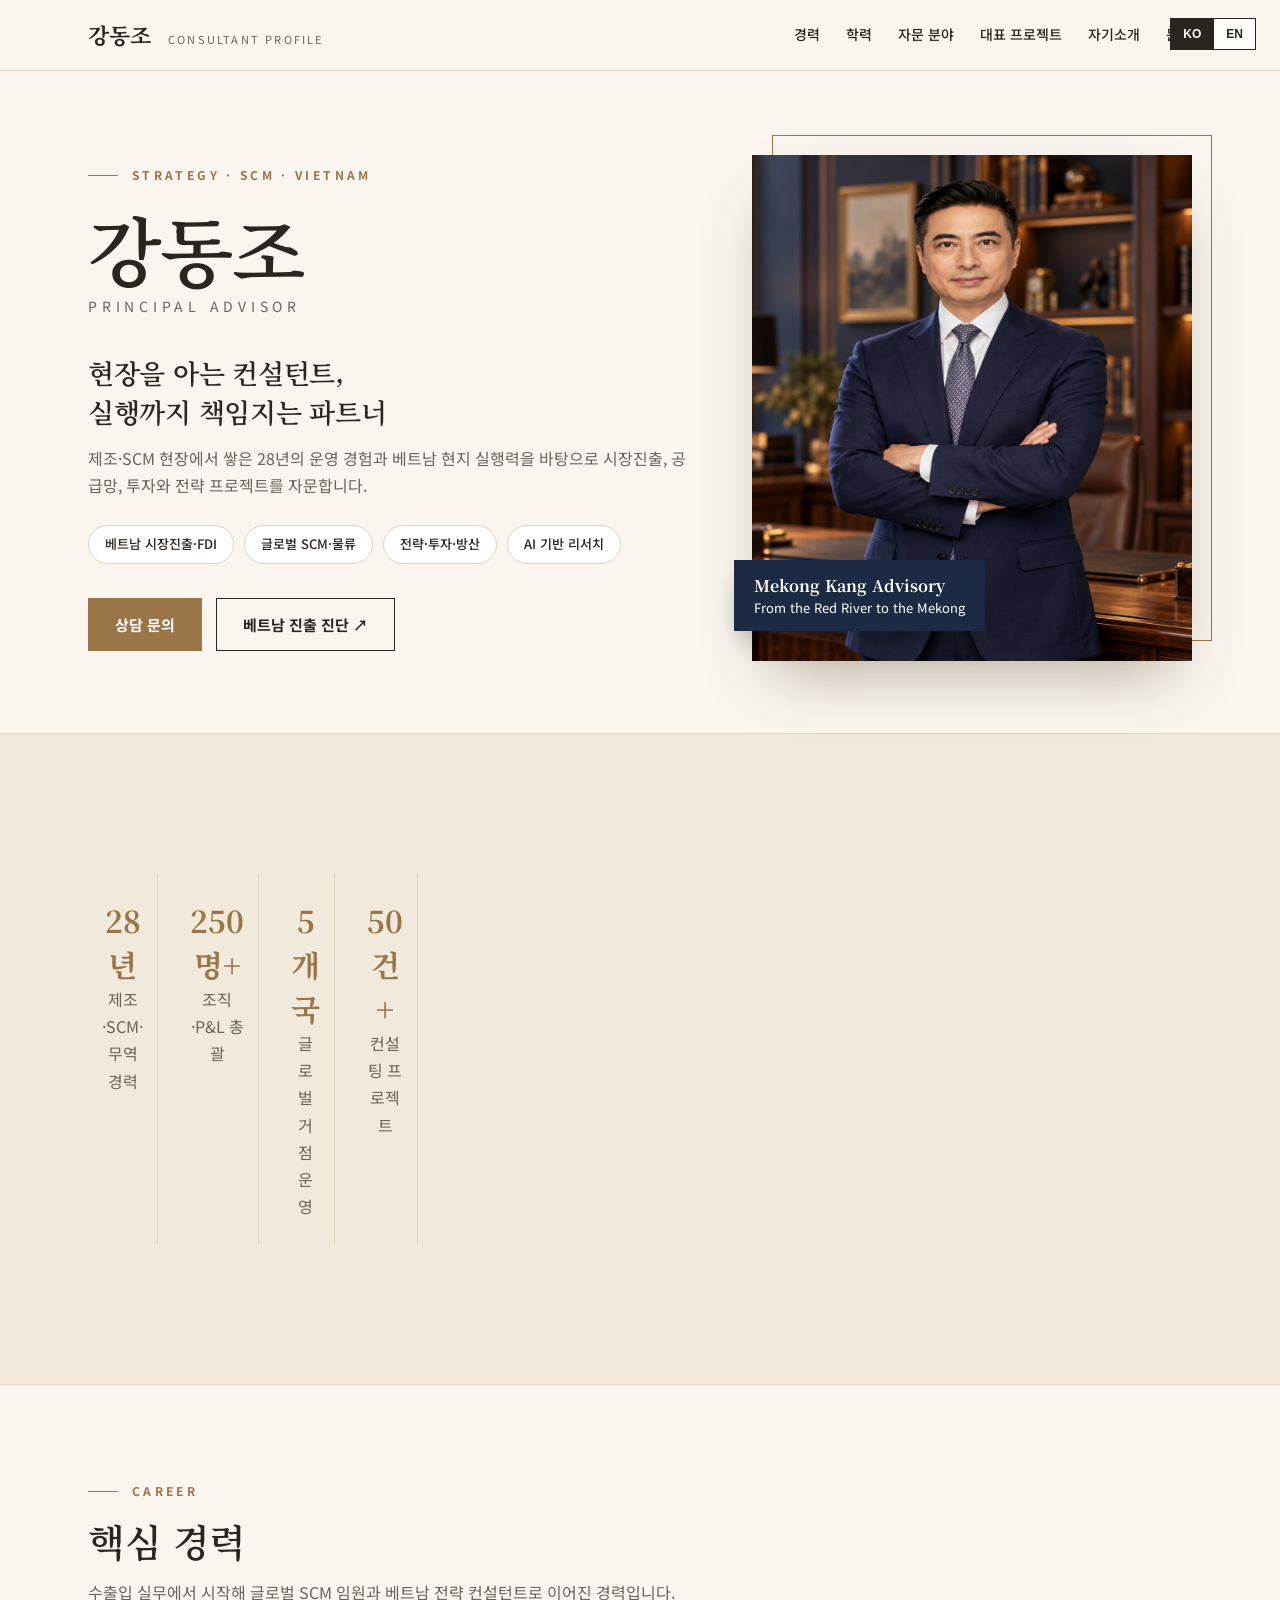
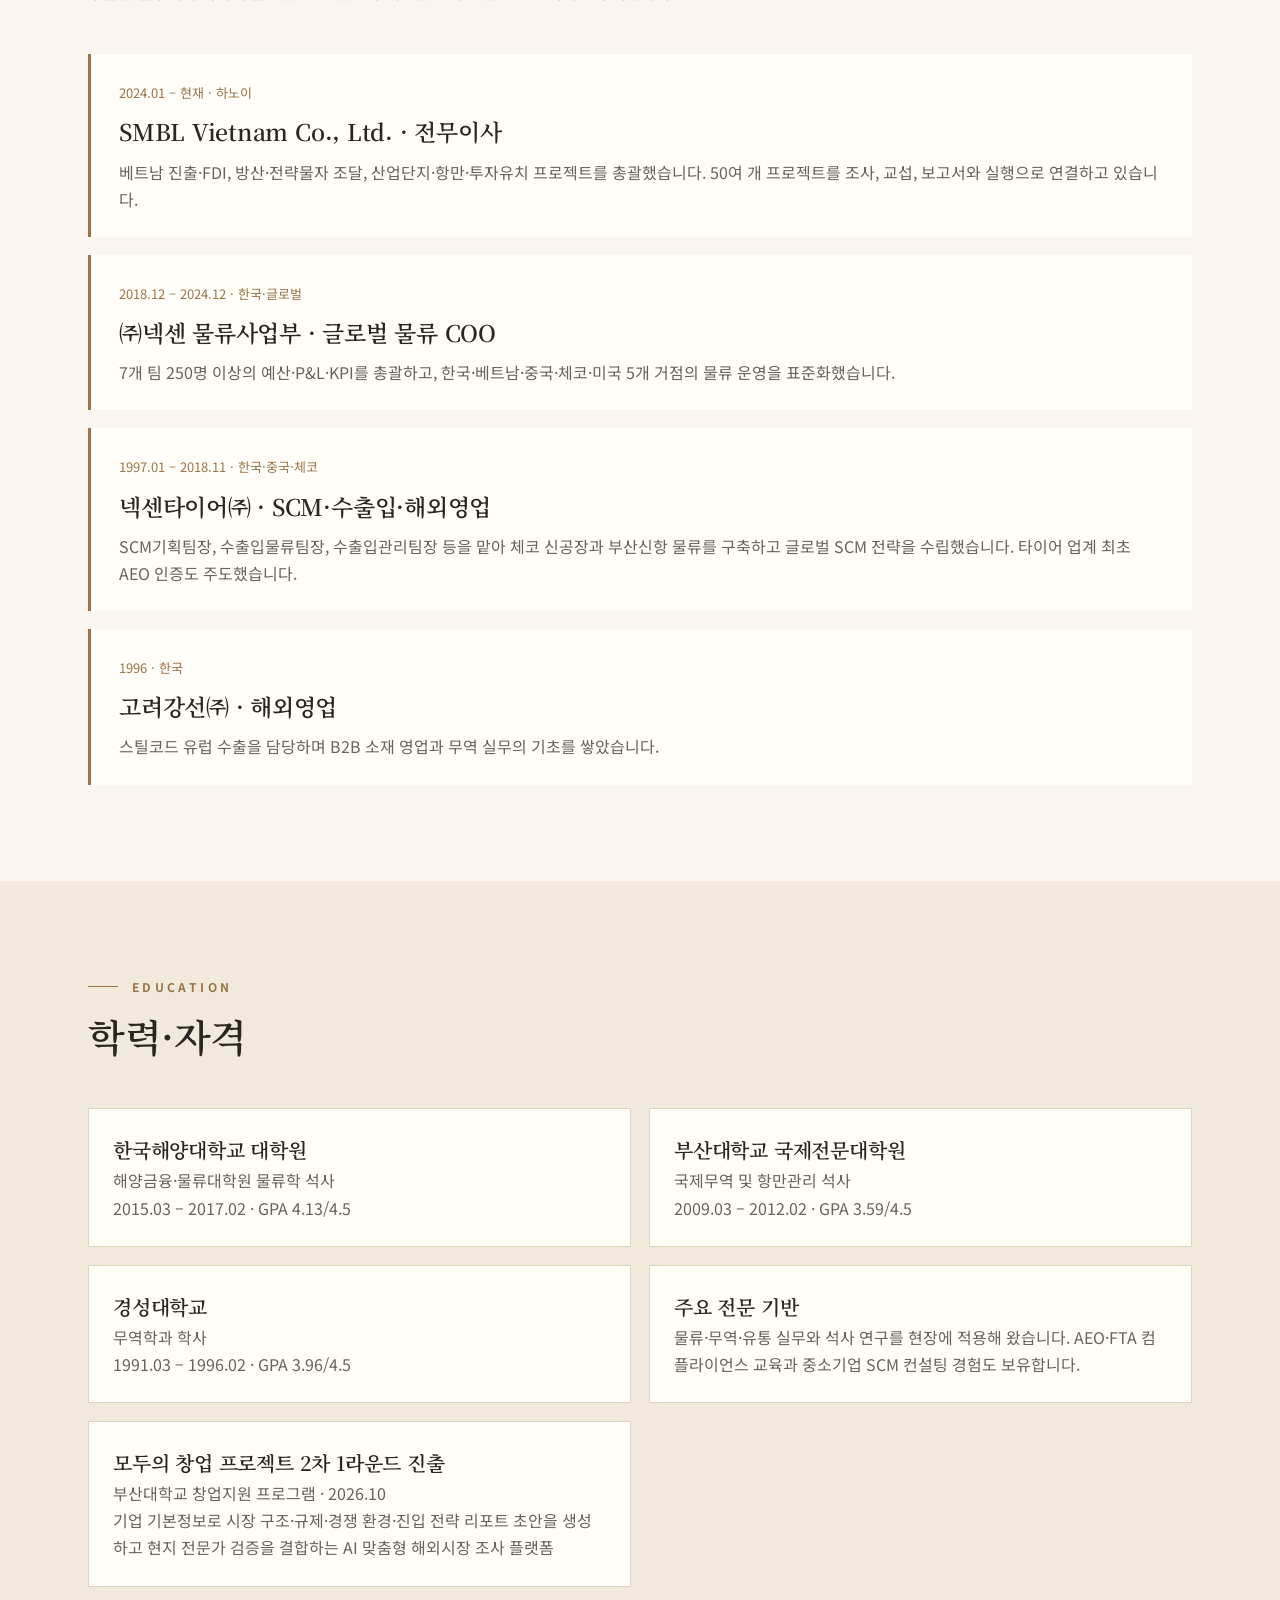
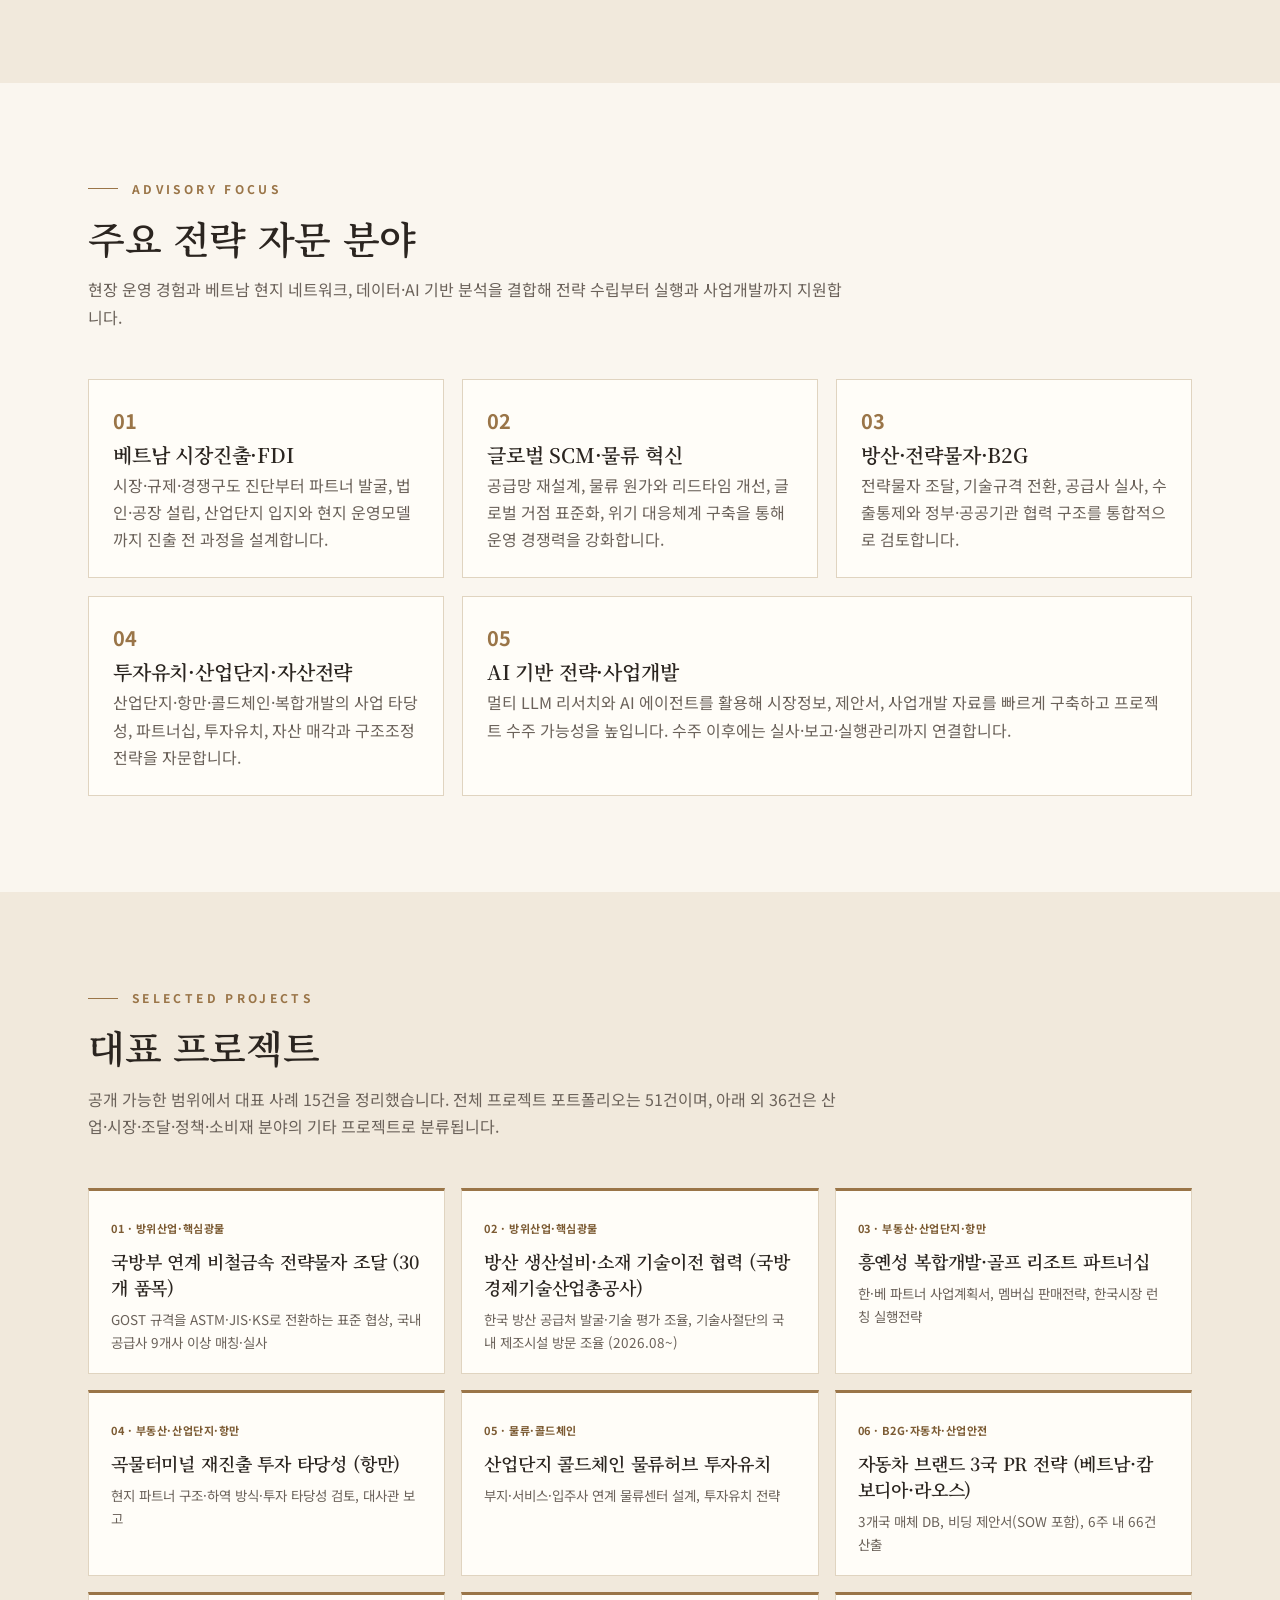
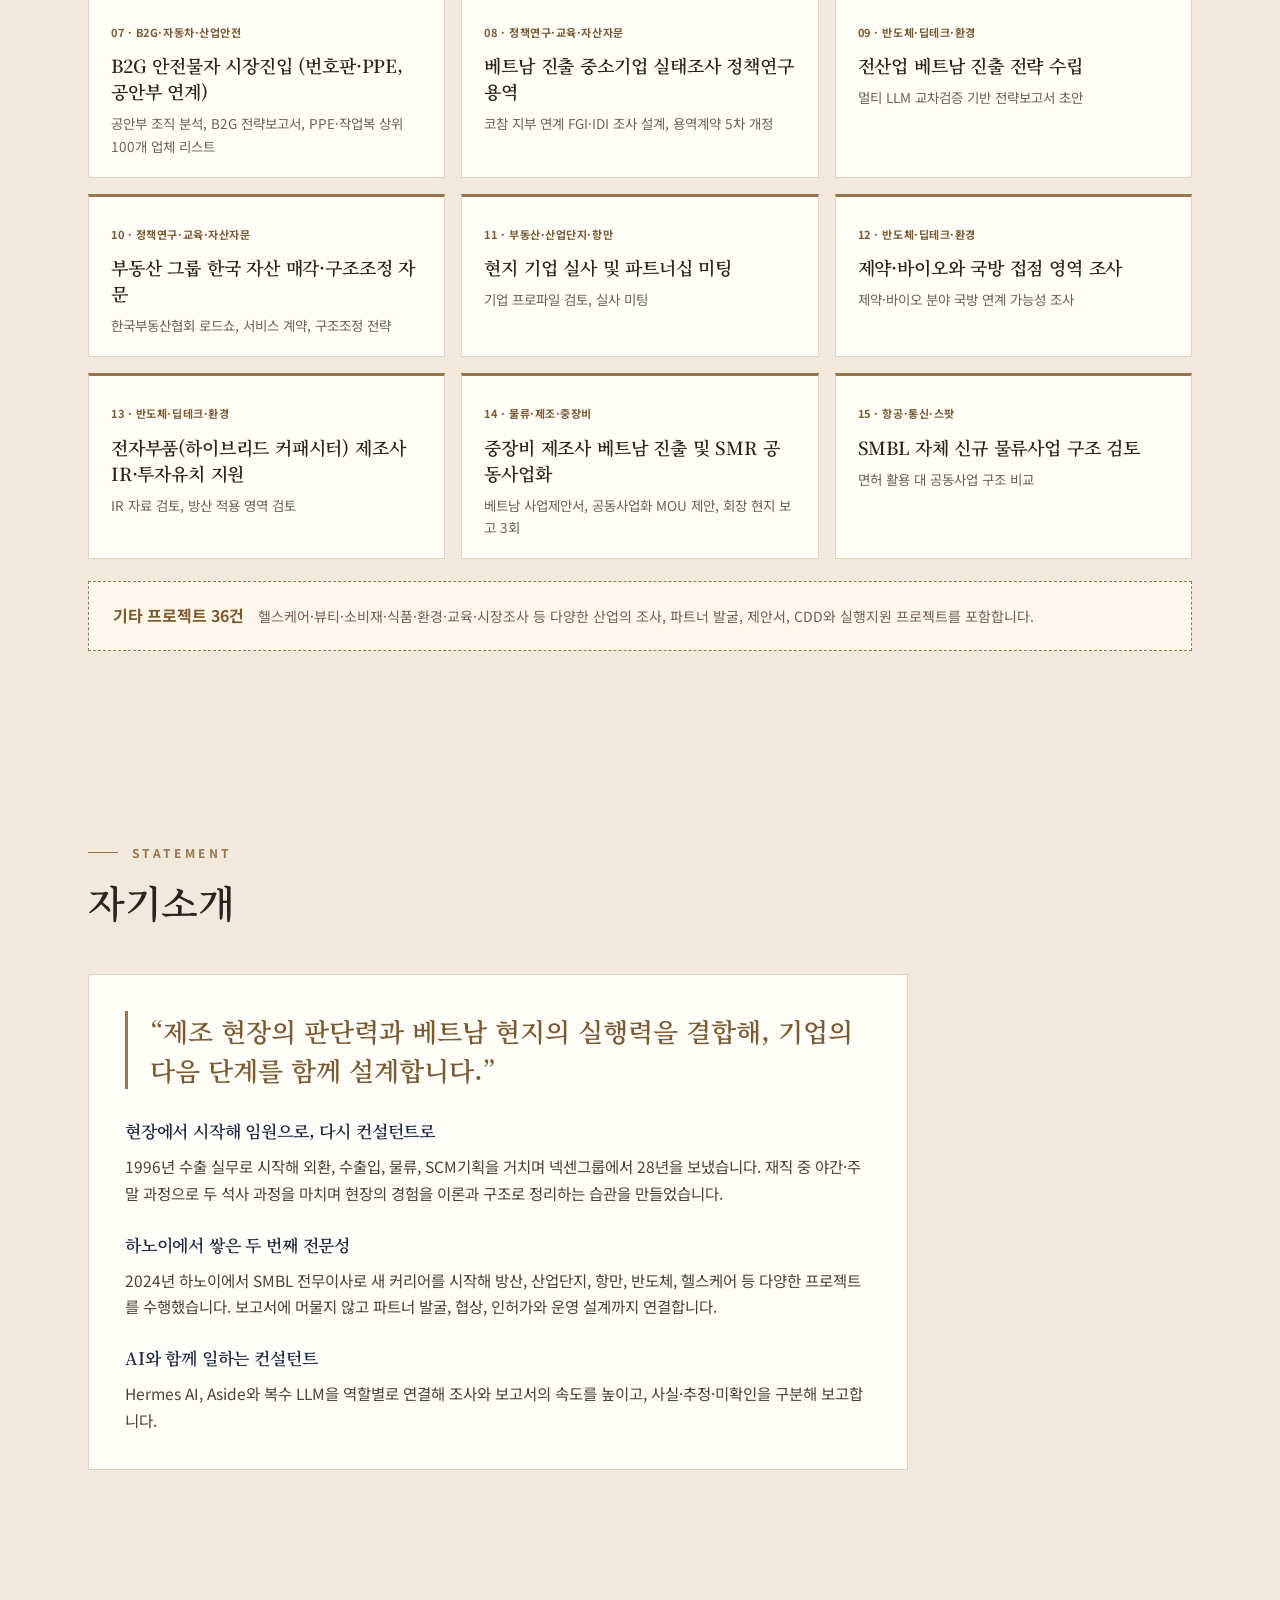
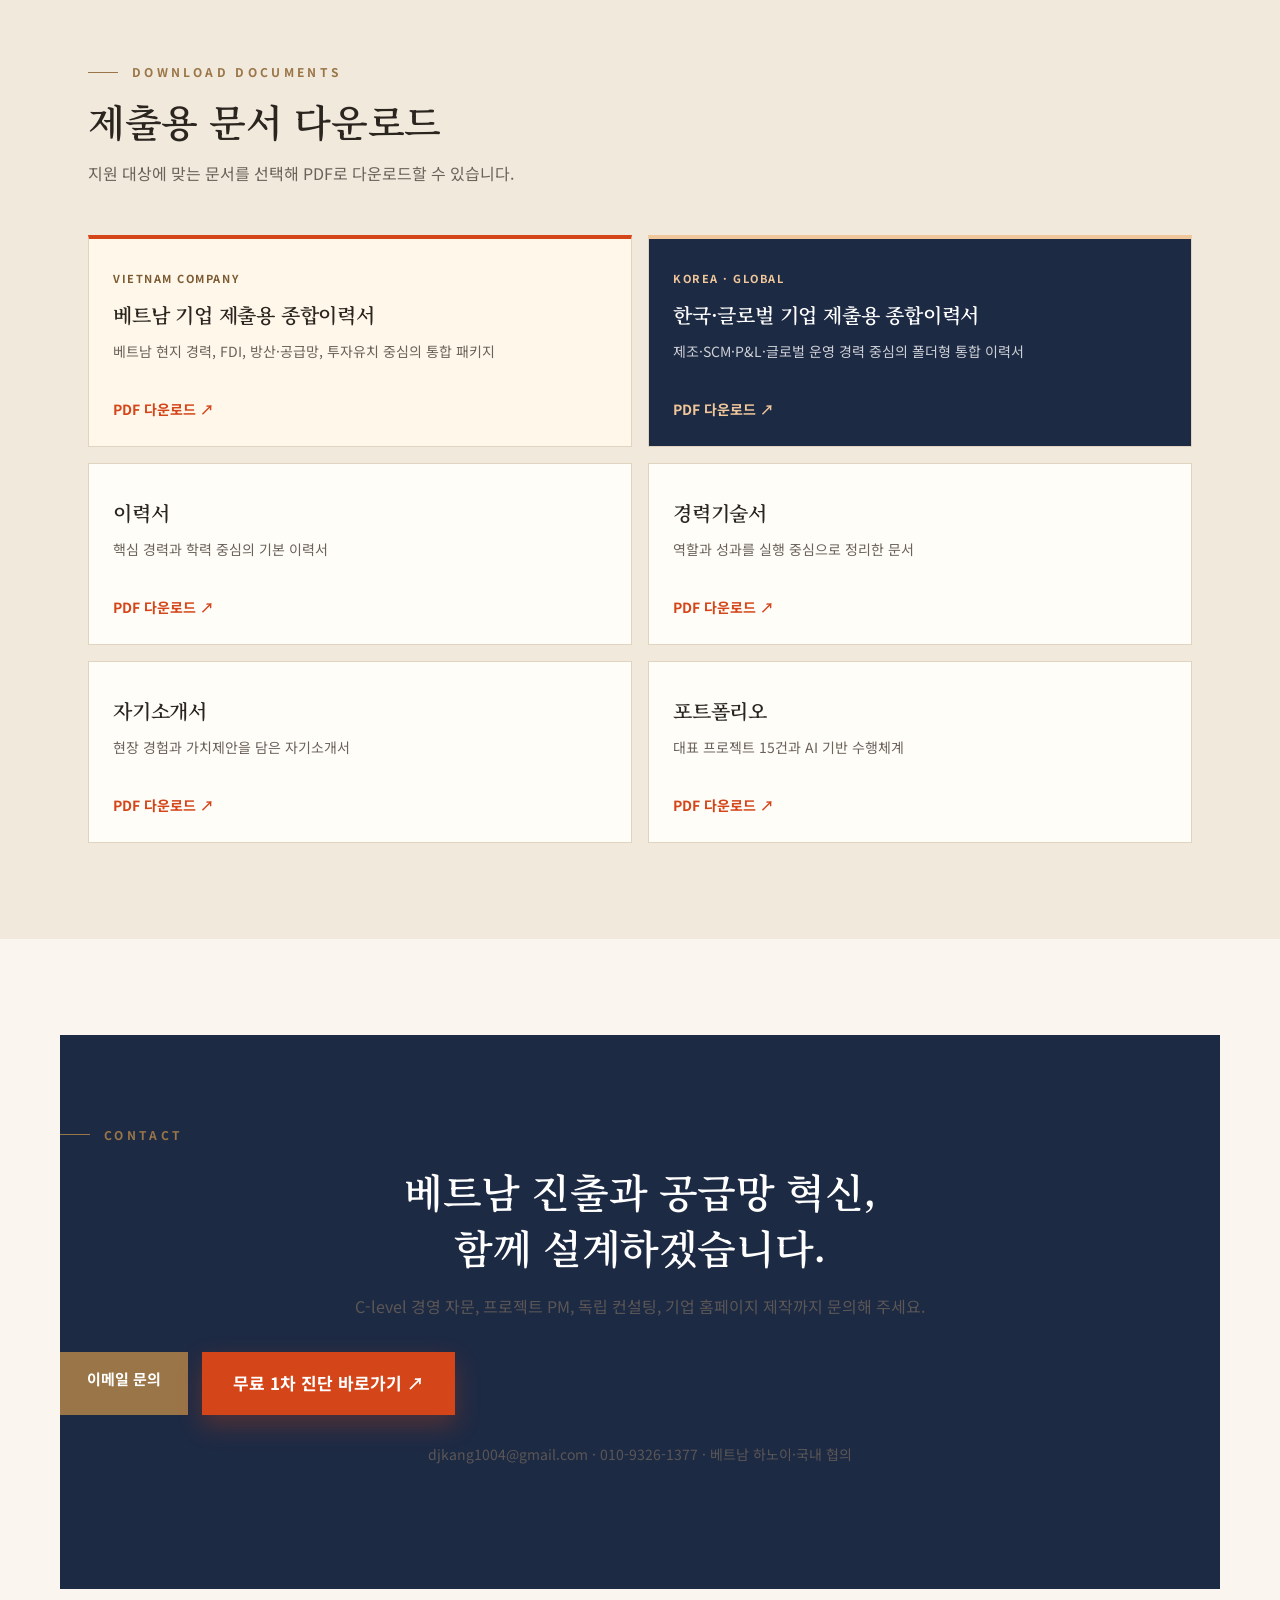
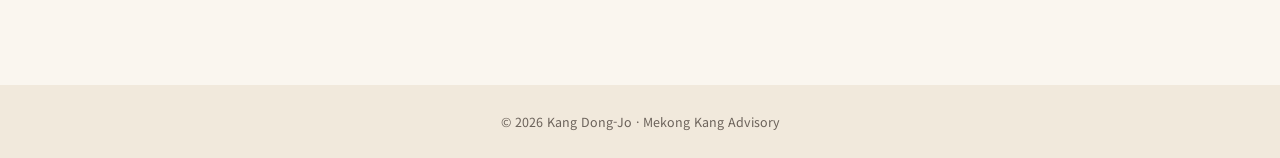
==== commit 8a014202: "Add Modoo Startup finalist to resume portal Add accurate KO/EN startup-program achievement and AI ov" ====
--- a/resume_v0.1/index.html
+++ b/resume_v0.1/index.html
@@ -202,11 +202,11 @@
 <article><span>1997.01 – 2018.11 · 한국·중국·체코</span><h3>넥센타이어㈜ · SCM·수출입·해외영업</h3><p>SCM기획팀장, 수출입물류팀장, 수출입관리팀장 등을 맡아 체코 신공장과 부산신항 물류를 구축하고 글로벌 SCM 전략을 수립했습니다. 타이어 업계 최초 AEO 인증도 주도했습니다.</p></article>
 <article><span>1996 · 한국</span><h3>고려강선㈜ · 해외영업</h3><p>스틸코드 유럽 수출을 담당하며 B2B 소재 영업과 무역 실무의 기초를 쌓았습니다.</p></article>
 </div></div></section>
-<section class="alt" id="education"><div class="wrap"><div class="sec-h"><div class="eyebrow">Education</div><h2>학력·자격</h2></div><div class="edu-grid"><div><h3>한국해양대학교 대학원</h3><p>해양금융·물류대학원 물류학 석사<br>2015.03 – 2017.02 · GPA 4.13/4.5</p></div><div><h3>부산대학교 국제전문대학원</h3><p>국제무역 및 항만관리 석사<br>2009.03 – 2012.02 · GPA 3.59/4.5</p></div><div><h3>경성대학교</h3><p>무역학과 학사<br>1991.03 – 1996.02 · GPA 3.96/4.5</p></div><div><h3>주요 전문 기반</h3><p>물류·무역·유통 실무와 석사 연구를 현장에 적용해 왔습니다. AEO·FTA 컴플라이언스 교육과 중소기업 SCM 컨설팅 경험도 보유합니다.</p></div></div></div></section>
+<section class="alt" id="education"><div class="wrap"><div class="sec-h"><div class="eyebrow">Education</div><h2>학력·자격</h2></div><div class="edu-grid"><div><h3>한국해양대학교 대학원</h3><p>해양금융·물류대학원 물류학 석사<br>2015.03 – 2017.02 · GPA 4.13/4.5</p></div><div><h3>부산대학교 국제전문대학원</h3><p>국제무역 및 항만관리 석사<br>2009.03 – 2012.02 · GPA 3.59/4.5</p></div><div><h3>경성대학교</h3><p>무역학과 학사<br>1991.03 – 1996.02 · GPA 3.96/4.5</p></div><div><h3>주요 전문 기반</h3><p>물류·무역·유통 실무와 석사 연구를 현장에 적용해 왔습니다. AEO·FTA 컴플라이언스 교육과 중소기업 SCM 컨설팅 경험도 보유합니다.</p></div><div><h3>모두의 창업 프로젝트 2차 1라운드 진출</h3><p>부산대학교 창업지원 프로그램 · 2026.10<br>기업 기본정보로 시장 구조·규제·경쟁 환경·진입 전략 리포트 초안을 생성하고 현지 전문가 검증을 결합하는 AI 맞춤형 해외시장 조사 플랫폼</p></div></div></div></section>
 <section id="advisory"><div class="wrap"><div class="sec-h"><div class="eyebrow">Advisory Focus</div><h2>주요 전략 자문 분야</h2><p>현장 운영 경험과 베트남 현지 네트워크, 데이터·AI 기반 분석을 결합해 전략 수립부터 실행과 사업개발까지 지원합니다.</p></div><div class="service-grid five"><div><b>01</b><h3>베트남 시장진출·FDI</h3><p>시장·규제·경쟁구도 진단부터 파트너 발굴, 법인·공장 설립, 산업단지 입지와 현지 운영모델까지 진출 전 과정을 설계합니다.</p></div><div><b>02</b><h3>글로벌 SCM·물류 혁신</h3><p>공급망 재설계, 물류 원가와 리드타임 개선, 글로벌 거점 표준화, 위기 대응체계 구축을 통해 운영 경쟁력을 강화합니다.</p></div><div><b>03</b><h3>방산·전략물자·B2G</h3><p>전략물자 조달, 기술규격 전환, 공급사 실사, 수출통제와 정부·공공기관 협력 구조를 통합적으로 검토합니다.</p></div><div><b>04</b><h3>투자유치·산업단지·자산전략</h3><p>산업단지·항만·콜드체인·복합개발의 사업 타당성, 파트너십, 투자유치, 자산 매각과 구조조정 전략을 자문합니다.</p></div><div><b>05</b><h3>AI 기반 전략·사업개발</h3><p>멀티 LLM 리서치와 AI 에이전트를 활용해 시장정보, 제안서, 사업개발 자료를 빠르게 구축하고 프로젝트 수주 가능성을 높입니다. 수주 이후에는 실사·보고·실행관리까지 연결합니다.</p></div></div></div></section><section class="alt" id="projects"><div class="wrap"><div class="sec-h"><div class="eyebrow">Selected Projects</div><h2>대표 프로젝트</h2><p>공개 가능한 범위에서 대표 사례 15건을 정리했습니다. 전체 프로젝트 포트폴리오는 51건이며, 아래 외 36건은 산업·시장·조달·정책·소비재 분야의 기타 프로젝트로 분류됩니다.</p></div><div class="project-grid"><article class="project-card"><span>01 · 방위산업·핵심광물</span><h3>국방부 연계 비철금속 전략물자 조달 (30개 품목)</h3><p>GOST 규격을 ASTM·JIS·KS로 전환하는 표준 협상, 국내 공급사 9개사 이상 매칭·실사</p></article><article class="project-card"><span>02 · 방위산업·핵심광물</span><h3>방산 생산설비·소재 기술이전 협력 (국방경제기술산업총공사)</h3><p>한국 방산 공급처 발굴·기술 평가 조율, 기술사절단의 국내 제조시설 방문 조율 (2026.08~)</p></article><article class="project-card"><span>03 · 부동산·산업단지·항만</span><h3>흥옌성 복합개발·골프 리조트 파트너십</h3><p>한·베 파트너 사업계획서, 멤버십 판매전략, 한국시장 런칭 실행전략</p></article><article class="project-card"><span>04 · 부동산·산업단지·항만</span><h3>곡물터미널 재진출 투자 타당성 (항만)</h3><p>현지 파트너 구조·하역 방식·투자 타당성 검토, 대사관 보고</p></article><article class="project-card"><span>05 · 물류·콜드체인</span><h3>산업단지 콜드체인 물류허브 투자유치</h3><p>부지·서비스·입주사 연계 물류센터 설계, 투자유치 전략</p></article><article class="project-card"><span>06 · B2G·자동차·산업안전</span><h3>자동차 브랜드 3국 PR 전략 (베트남·캄보디아·라오스)</h3><p>3개국 매체 DB, 비딩 제안서(SOW 포함), 6주 내 66건 산출</p></article><article class="project-card"><span>07 · B2G·자동차·산업안전</span><h3>B2G 안전물자 시장진입 (번호판·PPE, 공안부 연계)</h3><p>공안부 조직 분석, B2G 전략보고서, PPE·작업복 상위 100개 업체 리스트</p></article><article class="project-card"><span>08 · 정책연구·교육·자산자문</span><h3>베트남 진출 중소기업 실태조사 정책연구 용역</h3><p>코참 지부 연계 FGI·IDI 조사 설계, 용역계약 5차 개정</p></article><article class="project-card"><span>09 · 반도체·딥테크·환경</span><h3>전산업 베트남 진출 전략 수립</h3><p>멀티 LLM 교차검증 기반 전략보고서 초안</p></article><article class="project-card"><span>10 · 정책연구·교육·자산자문</span><h3>부동산 그룹 한국 자산 매각·구조조정 자문</h3><p>한국부동산협회 로드쇼, 서비스 계약, 구조조정 전략</p></article><article class="project-card"><span>11 · 부동산·산업단지·항만</span><h3>현지 기업 실사 및 파트너십 미팅</h3><p>기업 프로파일 검토, 실사 미팅</p></article><article class="project-card"><span>12 · 반도체·딥테크·환경</span><h3>제약·바이오와 국방 접점 영역 조사</h3><p>제약·바이오 분야 국방 연계 가능성 조사</p></article><article class="project-card"><span>13 · 반도체·딥테크·환경</span><h3>전자부품(하이브리드 커패시터) 제조사 IR·투자유치 지원</h3><p>IR 자료 검토, 방산 적용 영역 검토</p></article><article class="project-card"><span>14 · 물류·제조·중장비</span><h3>중장비 제조사 베트남 진출 및 SMR 공동사업화</h3><p>베트남 사업제안서, 공동사업화 MOU 제안, 회장 현지 보고 3회</p></article><article class="project-card"><span>15 · 항공·통신·스팟</span><h3>SMBL 자체 신규 물류사업 구조 검토</h3><p>면허 활용 대 공동사업 구조 비교</p></article></div><div class="project-note"><b>기타 프로젝트 36건</b><span>헬스케어·뷰티·소비재·식품·환경·교육·시장조사 등 다양한 산업의 조사, 파트너 발굴, 제안서, CDD와 실행지원 프로젝트를 포함합니다.</span></div></div></section><section class="alt" id="statement"><div class="wrap"><div class="sec-h"><div class="eyebrow">Statement</div><h2>자기소개</h2></div><div class="letter"><blockquote>“제조 현장의 판단력과 베트남 현지의 실행력을 결합해, 기업의 다음 단계를 함께 설계합니다.”</blockquote><h3>현장에서 시작해 임원으로, 다시 컨설턴트로</h3><p>1996년 수출 실무로 시작해 외환, 수출입, 물류, SCM기획을 거치며 넥센그룹에서 28년을 보냈습니다. 재직 중 야간·주말 과정으로 두 석사 과정을 마치며 현장의 경험을 이론과 구조로 정리하는 습관을 만들었습니다.</p><h3>하노이에서 쌓은 두 번째 전문성</h3><p>2024년 하노이에서 SMBL 전무이사로 새 커리어를 시작해 방산, 산업단지, 항만, 반도체, 헬스케어 등 다양한 프로젝트를 수행했습니다. 보고서에 머물지 않고 파트너 발굴, 협상, 인허가와 운영 설계까지 연결합니다.</p><h3>AI와 함께 일하는 컨설턴트</h3><p>Hermes AI, Aside와 복수 LLM을 역할별로 연결해 조사와 보고서의 속도를 높이고, 사실·추정·미확인을 구분해 보고합니다.</p></div></div></section>
 <section class="alt" id="downloads"><div class="wrap"><div class="sec-h"><div class="eyebrow">Download Documents</div><h2>제출용 문서 다운로드</h2><p>지원 대상에 맞는 문서를 선택해 PDF로 다운로드할 수 있습니다.</p></div><div class="download-grid"><a class="download-card featured" href="assets/docs/01_종합이력서_베트남기업제출용_강동조.pdf" target="_blank"><span class="label">VIETNAM COMPANY</span><h3>베트남 기업 제출용 종합이력서</h3><p>베트남 현지 경력, FDI, 방산·공급망, 투자유치 중심의 통합 패키지</p><b>PDF 다운로드 ↗</b></a><a class="download-card featured dark" href="assets/docs/02_종합이력서_한국글로벌기업제출용_강동조.pdf" target="_blank"><span class="label">KOREA · GLOBAL</span><h3>한국·글로벌 기업 제출용 종합이력서</h3><p>제조·SCM·P&amp;L·글로벌 운영 경력 중심의 폴더형 통합 이력서</p><b>PDF 다운로드 ↗</b></a><a class="download-card" href="assets/docs/03_이력서_강동조.pdf" target="_blank"><h3>이력서</h3><p>핵심 경력과 학력 중심의 기본 이력서</p><b>PDF 다운로드 ↗</b></a><a class="download-card" href="assets/docs/04_경력기술서_강동조.pdf" target="_blank"><h3>경력기술서</h3><p>역할과 성과를 실행 중심으로 정리한 문서</p><b>PDF 다운로드 ↗</b></a><a class="download-card" href="assets/docs/05_자기소개서_강동조.pdf" target="_blank"><h3>자기소개서</h3><p>현장 경험과 가치제안을 담은 자기소개서</p><b>PDF 다운로드 ↗</b></a><a class="download-card" href="assets/docs/06_포트폴리오_강동조.pdf" target="_blank"><h3>포트폴리오</h3><p>대표 프로젝트 15건과 AI 기반 수행체계</p><b>PDF 다운로드 ↗</b></a></div></div></section><section id="contact"><div class="wrap contact"><div class="eyebrow">Contact</div><h2>베트남 진출과 공급망 혁신,<br>함께 설계하겠습니다.</h2><p>C-level 경영 자문, 프로젝트 PM, 독립 컨설팅, 기업 홈페이지 제작까지 문의해 주세요.</p><div class="cta"><a class="btn" href="mailto:djkang1004@gmail.com">이메일 문의</a><a class="btn org free-diagnosis" href="../vietnam-entry/">무료 1차 진단 바로가기 ↗</a></div><p class="contact-line">djkang1004@gmail.com · 010-9326-1377 · 베트남 하노이·국내 협의</p></div></section>
 </main><footer><div class="wrap">© 2026 Kang Dong-Jo · Mekong Kang Advisory</div></footer>
 <style>
 .stats-grid,.edu-grid,.service-grid{display:grid;grid-template-columns:repeat(4,1fr);gap:18px}.stats-grid>div{padding:24px 14px;text-align:center;border-right:1px solid var(--line)}.stats-grid b{display:block;color:var(--gold);font:700 30px 'Noto Serif KR',serif}.stats-grid span,.edu-grid p,.service-grid p,.timeline p,.contact p{color:var(--mute)}.timeline{display:grid;gap:18px}.timeline article{background:var(--card);border-left:3px solid var(--gold);padding:24px 28px}.timeline article>span{color:var(--gold);font-size:13px}.timeline h3{font-size:23px;margin:7px 0}.edu-grid>div,.service-grid>div{background:var(--card);border:1px solid var(--line);padding:24px}.edu-grid{grid-template-columns:repeat(2,1fr)}.edu-grid h3,.service-grid h3{font-size:20px}.service-grid{grid-template-columns:repeat(3,1fr)}.service-grid b{color:var(--gold);font-size:20px}.letter{max-width:820px;background:var(--card);padding:36px}.letter blockquote{font:600 26px/1.5 'Noto Serif KR',serif;margin:0 0 28px;padding-left:22px;border-left:3px solid var(--gold)}.letter h3{margin:25px 0 7px}.contact{text-align:center}.contact h2{font-size:40px;margin:18px 0}.contact-line{margin-top:28px!important;font-size:14px}@media(max-width:750px){.stats-grid,.edu-grid,.service-grid{grid-template-columns:1fr 1fr}.hero .wrap{display:block}.portrait{margin-top:36px}.contact h2{font-size:29px}.menu{gap:10px;font-size:12px}}@media(max-width:480px){.stats-grid,.edu-grid,.service-grid{grid-template-columns:1fr}.letter{padding:24px}.letter blockquote{font-size:22px}}
 </style>
-<style>.service-grid.five{grid-template-columns:repeat(3,1fr)}.service-grid.five>div:last-child{grid-column:2 / 4}.project-grid{display:grid;grid-template-columns:repeat(3,1fr);gap:16px}.project-card{background:var(--card);border:1px solid var(--line);padding:22px 22px 20px;border-top:3px solid var(--gold)}.project-card span{font-size:11px;letter-spacing:.05em;color:var(--gold-d);font-weight:700}.project-card h3{font-size:18px;line-height:1.45;margin:8px 0}.project-card p{font-size:13.5px;color:var(--mute);line-height:1.65}.project-note{margin-top:22px;padding:20px 24px;background:#fff8ea;border:1px dashed var(--gold);display:flex;gap:14px;align-items:baseline}.project-note b{white-space:nowrap;color:var(--gold-d)}.project-note span{font-size:14px;color:var(--mute)}@media(max-width:750px){.service-grid.five,.project-grid{grid-template-columns:1fr}.service-grid.five>div:last-child{grid-column:auto}.project-note{display:block}.project-note span{display:block;margin-top:8px}}</style><style>.contact .free-diagnosis{font-size:17px;padding:16px 30px;box-shadow:0 10px 24px rgba(212,70,26,.3);font-weight:700}.contact .free-diagnosis:hover{transform:translateY(-2px)}</style><style>.download-grid{display:grid;grid-template-columns:repeat(2,1fr);gap:16px}.download-card{display:block;background:var(--card);border:1px solid var(--line);padding:24px;transition:.2s}.download-card:hover{border-color:var(--gold);transform:translateY(-3px)}.download-card.featured{border-top:4px solid #d4461a;background:#fff8ea}.download-card.featured.dark{border-top-color:#f0c79a;background:var(--navy);color:#fff}.download-card .label{font-size:11px;letter-spacing:.14em;color:var(--gold-d);font-weight:700}.download-card.dark .label{color:#f0c79a}.download-card h3{font-size:20px;margin:8px 0}.download-card p{color:var(--mute);font-size:14px;min-height:44px}.download-card.dark p{color:rgba(255,255,255,.78)}.download-card b{display:block;margin-top:14px;color:#d4461a;font-size:14px}.download-card.dark b{color:#f0c79a}@media(max-width:700px){.download-grid{grid-template-columns:1fr}}</style></div><div id="en-page"><nav><div class="wrap"><a class="brand" href="#en-top">Kang Dong Jo <small>CONSULTANT PROFILE</small></a><div class="menu"><a href="#en-career">Career</a><a href="#en-education">Education</a><a href="#en-advisory">Advisory</a><a href="#en-projects">Projects</a><a href="#en-statement">Statement</a><a href="#en-contact">Contact</a></div></div></nav><main id="en-top"><section class="hero"><div class="wrap"><div><div class="eyebrow">STRATEGY · SCM · VIETNAM</div><h1>Kang Dong Jo</h1><div class="en">PRINCIPAL ADVISOR</div><h2>A field-tested consultant<br>who owns execution</h2><p class="lead">I combine 28 years of manufacturing and supply-chain leadership with on-the-ground execution in Vietnam.</p><div class="chips"><span class="chip">Vietnam Market Entry · FDI</span><span class="chip">Global SCM · Logistics</span><span class="chip">Defense · B2G</span><span class="chip">AI-enabled Strategy</span></div><div class="cta"><a class="btn" href="#en-contact">Contact</a><a class="btn ghost" href="../vietnam-entry/">Vietnam Entry Diagnostic ↗</a></div></div><div class="portrait"><img src="assets/portrait.jpg" alt="Kang Dong Jo"><div class="tag"><b>Mekong Kang Advisory</b>From the Red River to the Mekong</div></div></div></section><section class="stats"><div class="wrap"><div class="stats-grid"><div><b>28+ yrs</b><span>Manufacturing · SCM · Trade</span></div><div><b>250+</b><span>People &amp; P&amp;L led</span></div><div><b>5 countries</b><span>Global operations</span></div><div><b>50+</b><span>Consulting projects</span></div></div></div></section><section id="en-career"><div class="wrap"><div class="sec-h"><div class="eyebrow">Career</div><h2>Executive career</h2><p>From export operations to global SCM leadership and Vietnam-based strategic advisory.</p></div><div class="timeline"><article><span>2024.01–Present · Hanoi</span><h3>SMBL Vietnam Co., Ltd. · Executive Director</h3><p>Leads Vietnam FDI, defense and strategic sourcing, industrial-park, port and investment projects. Connects research, negotiation, reporting and execution across 50+ engagements.</p></article><article><span>2018.12–2024.12 · Korea &amp; Global</span><h3>Nexen Logistics · Global Logistics COO</h3><p>Led budget, P&amp;L and KPIs for 7 teams and 250+ people. Standardized operations across Korea, Vietnam, China, Czech Republic and the United States.</p></article><article><span>1997.01–2018.11 · Korea, China &amp; Czech Republic</span><h3>Nexen Tire · SCM, Import/Export &amp; Overseas Sales</h3><p>Built greenfield SCM and logistics systems, led global SCM planning and spearheaded the tire industry's first AEO certification.</p></article><article><span>1996 · Korea</span><h3>Korea Wire · Overseas Sales</h3><p>Managed European exports of steel cord and established a foundation in B2B materials trade.</p></article></div></div></section><section class="alt" id="en-education"><div class="wrap"><div class="sec-h"><div class="eyebrow">Education</div><h2>Education &amp; credentials</h2></div><div class="edu-grid"><div><h3>Korea Maritime &amp; Ocean University</h3><p>M.Sc. Port Logistics Management<br>GPA 4.13/4.5 · 2015–2017</p></div><div><h3>Pusan National University GSIS</h3><p>M.Sc. International Trade &amp; Port Management<br>GPA 3.59/4.5 · 2009–2012</p></div><div><h3>Kyungsung University</h3><p>B.A. International Trade<br>GPA 3.96/4.5 · 1991–1996</p></div><div><h3>Credentials</h3><p>International Trade Specialist, Logistics Manager, Distribution Manager, Trade English. Korea Customs Service Commissioner’s commendation for AEO leadership.</p></div></div></div></section><section id="en-advisory"><div class="wrap"><div class="sec-h"><div class="eyebrow">Advisory Focus</div><h2>Strategic advisory platform</h2><p>Strategy, execution and business development supported by field experience, local networks and AI-enabled analysis.</p></div><div class="service-grid five"><div><b>01</b><h3>Vietnam Market Entry &amp; FDI</h3><p>Market, regulatory and competitive diagnosis; partner sourcing; entity and plant setup; industrial-park strategy.</p></div><div><b>02</b><h3>Global SCM &amp; Logistics Transformation</h3><p>Supply-chain redesign, cost and lead-time improvement, global-site standards and resilience.</p></div><div><b>03</b><h3>Defense, Strategic Sourcing &amp; B2G</h3><p>Supplier due diligence, technical-spec conversion, strategic materials, export controls and public-sector access.</p></div><div><b>04</b><h3>Investment, Industrial Parks &amp; Asset Strategy</h3><p>Feasibility, partnerships, investment attraction, port and cold-chain strategy, asset sales and restructuring.</p></div><div><b>05</b><h3>AI-enabled Strategy &amp; Business Development</h3><p>Uses multi-LLM research and AI agents to accelerate intelligence, proposals, due diligence and project delivery.</p></div></div></div></section><section class="alt" id="en-projects"><div class="wrap"><div class="sec-h"><div class="eyebrow">Selected Projects</div><h2>Representative project portfolio</h2><p>15 representative engagements are shown below. The wider portfolio includes 36 additional projects across healthcare, consumer, food, environment, education and market research.</p></div><div class="project-grid"><article class="project-card"><span>01 · Defense & Strategic Materials</span><h3>Defense-linked non-ferrous strategic-material sourcing</h3><p>30 items; supplier matching and due diligence; GOST to ASTM/JIS/KS standards conversion</p></article><article class="project-card"><span>02 · Defense Industrial Cooperation</span><h3>Defense production equipment and materials technology transfer</h3><p>Korean supplier identification, technical assessment and delegation coordination</p></article><article class="project-card"><span>03 · Industrial Park & Real Estate</span><h3>Hung Yen mixed-development and golf resort partnership</h3><p>Korean-Vietnamese business plan, membership strategy and market launch</p></article><article class="project-card"><span>04 · Port & Investment</span><h3>Grain-terminal re-entry feasibility</h3><p>Local partner structure, port handling model and embassy briefing</p></article><article class="project-card"><span>05 · Logistics & Cold Chain</span><h3>Industrial-park cold-chain logistics hub</h3><p>Site, service and tenant-linked logistics-center investment strategy</p></article><article class="project-card"><span>06 · B2G & Automotive</span><h3>Three-country automotive PR strategy</h3><p>Vietnam, Cambodia and Laos media database, bid proposal and delivery plan</p></article><article class="project-card"><span>07 · B2G & Safety</span><h3>B2G safety-materials market entry</h3><p>Public-sector structure analysis, PPE and workwear target list</p></article><article class="project-card"><span>08 · Policy Research</span><h3>SME Vietnam-operations survey</h3><p>KOCHAM-linked FGI/IDI research design and contract management</p></article><article class="project-card"><span>09 · Semiconductor & Deep Tech</span><h3>Cross-industry Vietnam entry strategy</h3><p>Multi-LLM validated strategy-report framework</p></article><article class="project-card"><span>10 · Asset Advisory</span><h3>Real-estate group asset sale and restructuring</h3><p>Roadshow, advisory service design and restructuring strategy</p></article><article class="project-card"><span>11 · Due Diligence</span><h3>Local company and partnership screening</h3><p>Company profiling, partner meetings and preliminary diligence</p></article><article class="project-card"><span>12 · Defense & Healthcare</span><h3>Pharma-biotech and defense interface study</h3><p>Market and collaboration opportunity assessment</p></article><article class="project-card"><span>13 · IR & Investment</span><h3>Electronic-component manufacturer IR support</h3><p>IR materials review and defense-application assessment</p></article><article class="project-card"><span>14 · Manufacturing & SMR</span><h3>Heavy-equipment Vietnam entry and SMR commercialization</h3><p>Vietnam proposal, joint-business MOU and executive briefing</p></article><article class="project-card"><span>15 · Logistics Business</span><h3>New logistics-business model review</h3><p>License-utilization and joint-business structure comparison</p></article></div><div class="project-note"><b>Additional 36 projects</b><span>Additional research, partner sourcing, proposals, CDD, investment and execution-support engagements.</span></div></div></section><section class="alt" id="en-statement"><div class="wrap"><div class="sec-h"><div class="eyebrow">Statement</div><h2>Professional statement</h2></div><div class="letter"><blockquote>“I combine shop-floor judgment with on-the-ground execution in Vietnam to design the next step for your business.”</blockquote><h3>From the field to the executive suite</h3><p>I began in export operations in 1996 and spent 28 years across foreign exchange, import-export, logistics and SCM planning at the Nexen Group. I completed two master's degrees while working as a team leader and executive, turning operating experience into structured business judgment.</p><h3>A second expertise built in Hanoi</h3><p>Since 2024, I have delivered projects across defense, industrial parks, ports, semiconductors, healthcare and consumer sectors. My role is to close the gap between Korean headquarters and local execution through partner sourcing, negotiation, licensing and operating design.</p><h3>AI-enabled execution</h3><p>I use Hermes AI, Aside and multiple LLMs to accelerate research, cross-validation and reporting. Facts, assumptions and unknowns are separated so decision-makers can act with clarity.</p></div></div></section><section id="en-contact"><div class="wrap contact"><div class="eyebrow">Contact</div><h2>Vietnam entry and supply-chain transformation,<br>designed together.</h2><p>Available for C-level advisory, project PM, independent consulting and corporate web builds.</p><div class="cta"><a class="btn" href="mailto:djkang1004@gmail.com">Email me</a><a class="btn org free-diagnosis" href="../vietnam-entry/">Free Vietnam Entry Diagnostic ↗</a></div><p class="contact-line">djkang1004@gmail.com · Hanoi, Vietnam · Korea by arrangement</p></div></section></main><footer><div class="wrap">© 2026 Kang Dong Jo · Mekong Kang Advisory</div></footer></div><script>(function(){const ko=document.getElementById('ko-page'),en=document.getElementById('en-page'),kb=document.getElementById('lang-ko'),eb=document.getElementById('lang-en');function setLang(x){const isEn=x==='en';ko.style.display=isEn?'none':'block';en.style.display=isEn?'block':'none';kb.classList.toggle('active',!isEn);eb.classList.toggle('active',isEn);document.documentElement.lang=isEn?'en':'ko';document.title=isEn?'Kang Dong Jo | Strategy Consultant · Vietnam · SCM':'강동조 | 전략 컨설턴트 · 베트남 시장진출 · 공급망 · AI 컨설팅';history.replaceState(null,'',isEn?'?lang=en':'?lang=ko')}kb.addEventListener('click',()=>setLang('ko'));eb.addEventListener('click',()=>setLang('en'));setLang(new URLSearchParams(location.search).get('lang')==='en'?'en':'ko')})()</script></body></html>+<style>.service-grid.five{grid-template-columns:repeat(3,1fr)}.service-grid.five>div:last-child{grid-column:2 / 4}.project-grid{display:grid;grid-template-columns:repeat(3,1fr);gap:16px}.project-card{background:var(--card);border:1px solid var(--line);padding:22px 22px 20px;border-top:3px solid var(--gold)}.project-card span{font-size:11px;letter-spacing:.05em;color:var(--gold-d);font-weight:700}.project-card h3{font-size:18px;line-height:1.45;margin:8px 0}.project-card p{font-size:13.5px;color:var(--mute);line-height:1.65}.project-note{margin-top:22px;padding:20px 24px;background:#fff8ea;border:1px dashed var(--gold);display:flex;gap:14px;align-items:baseline}.project-note b{white-space:nowrap;color:var(--gold-d)}.project-note span{font-size:14px;color:var(--mute)}@media(max-width:750px){.service-grid.five,.project-grid{grid-template-columns:1fr}.service-grid.five>div:last-child{grid-column:auto}.project-note{display:block}.project-note span{display:block;margin-top:8px}}</style><style>.contact .free-diagnosis{font-size:17px;padding:16px 30px;box-shadow:0 10px 24px rgba(212,70,26,.3);font-weight:700}.contact .free-diagnosis:hover{transform:translateY(-2px)}</style><style>.download-grid{display:grid;grid-template-columns:repeat(2,1fr);gap:16px}.download-card{display:block;background:var(--card);border:1px solid var(--line);padding:24px;transition:.2s}.download-card:hover{border-color:var(--gold);transform:translateY(-3px)}.download-card.featured{border-top:4px solid #d4461a;background:#fff8ea}.download-card.featured.dark{border-top-color:#f0c79a;background:var(--navy);color:#fff}.download-card .label{font-size:11px;letter-spacing:.14em;color:var(--gold-d);font-weight:700}.download-card.dark .label{color:#f0c79a}.download-card h3{font-size:20px;margin:8px 0}.download-card p{color:var(--mute);font-size:14px;min-height:44px}.download-card.dark p{color:rgba(255,255,255,.78)}.download-card b{display:block;margin-top:14px;color:#d4461a;font-size:14px}.download-card.dark b{color:#f0c79a}@media(max-width:700px){.download-grid{grid-template-columns:1fr}}</style></div><div id="en-page"><nav><div class="wrap"><a class="brand" href="#en-top">Kang Dong Jo <small>CONSULTANT PROFILE</small></a><div class="menu"><a href="#en-career">Career</a><a href="#en-education">Education</a><a href="#en-advisory">Advisory</a><a href="#en-projects">Projects</a><a href="#en-statement">Statement</a><a href="#en-contact">Contact</a></div></div></nav><main id="en-top"><section class="hero"><div class="wrap"><div><div class="eyebrow">STRATEGY · SCM · VIETNAM</div><h1>Kang Dong Jo</h1><div class="en">PRINCIPAL ADVISOR</div><h2>A field-tested consultant<br>who owns execution</h2><p class="lead">I combine 28 years of manufacturing and supply-chain leadership with on-the-ground execution in Vietnam.</p><div class="chips"><span class="chip">Vietnam Market Entry · FDI</span><span class="chip">Global SCM · Logistics</span><span class="chip">Defense · B2G</span><span class="chip">AI-enabled Strategy</span></div><div class="cta"><a class="btn" href="#en-contact">Contact</a><a class="btn ghost" href="../vietnam-entry/">Vietnam Entry Diagnostic ↗</a></div></div><div class="portrait"><img src="assets/portrait.jpg" alt="Kang Dong Jo"><div class="tag"><b>Mekong Kang Advisory</b>From the Red River to the Mekong</div></div></div></section><section class="stats"><div class="wrap"><div class="stats-grid"><div><b>28+ yrs</b><span>Manufacturing · SCM · Trade</span></div><div><b>250+</b><span>People &amp; P&amp;L led</span></div><div><b>5 countries</b><span>Global operations</span></div><div><b>50+</b><span>Consulting projects</span></div></div></div></section><section id="en-career"><div class="wrap"><div class="sec-h"><div class="eyebrow">Career</div><h2>Executive career</h2><p>From export operations to global SCM leadership and Vietnam-based strategic advisory.</p></div><div class="timeline"><article><span>2024.01–Present · Hanoi</span><h3>SMBL Vietnam Co., Ltd. · Executive Director</h3><p>Leads Vietnam FDI, defense and strategic sourcing, industrial-park, port and investment projects. Connects research, negotiation, reporting and execution across 50+ engagements.</p></article><article><span>2018.12–2024.12 · Korea &amp; Global</span><h3>Nexen Logistics · Global Logistics COO</h3><p>Led budget, P&amp;L and KPIs for 7 teams and 250+ people. Standardized operations across Korea, Vietnam, China, Czech Republic and the United States.</p></article><article><span>1997.01–2018.11 · Korea, China &amp; Czech Republic</span><h3>Nexen Tire · SCM, Import/Export &amp; Overseas Sales</h3><p>Built greenfield SCM and logistics systems, led global SCM planning and spearheaded the tire industry's first AEO certification.</p></article><article><span>1996 · Korea</span><h3>Korea Wire · Overseas Sales</h3><p>Managed European exports of steel cord and established a foundation in B2B materials trade.</p></article></div></div></section><section class="alt" id="en-education"><div class="wrap"><div class="sec-h"><div class="eyebrow">Education</div><h2>Education &amp; credentials</h2></div><div class="edu-grid"><div><h3>Korea Maritime &amp; Ocean University</h3><p>M.Sc. Port Logistics Management<br>GPA 4.13/4.5 · 2015–2017</p></div><div><h3>Pusan National University GSIS</h3><p>M.Sc. International Trade &amp; Port Management<br>GPA 3.59/4.5 · 2009–2012</p></div><div><h3>Kyungsung University</h3><p>B.A. International Trade<br>GPA 3.96/4.5 · 1991–1996</p></div><div><h3>Credentials</h3><p>International Trade Specialist, Logistics Manager, Distribution Manager, Trade English. Korea Customs Service Commissioner’s commendation for AEO leadership.</p></div><div><h3>Round 1 Finalist, Modoo Startup Project 2nd Intake</h3><p>Pusan National University startup support program · Oct 2026<br>AI-powered customized overseas-market research platform generating draft reports on market structure, regulations, competition and entry strategy from basic company information, with local-expert validation.</p></div></div></div></section><section id="en-advisory"><div class="wrap"><div class="sec-h"><div class="eyebrow">Advisory Focus</div><h2>Strategic advisory platform</h2><p>Strategy, execution and business development supported by field experience, local networks and AI-enabled analysis.</p></div><div class="service-grid five"><div><b>01</b><h3>Vietnam Market Entry &amp; FDI</h3><p>Market, regulatory and competitive diagnosis; partner sourcing; entity and plant setup; industrial-park strategy.</p></div><div><b>02</b><h3>Global SCM &amp; Logistics Transformation</h3><p>Supply-chain redesign, cost and lead-time improvement, global-site standards and resilience.</p></div><div><b>03</b><h3>Defense, Strategic Sourcing &amp; B2G</h3><p>Supplier due diligence, technical-spec conversion, strategic materials, export controls and public-sector access.</p></div><div><b>04</b><h3>Investment, Industrial Parks &amp; Asset Strategy</h3><p>Feasibility, partnerships, investment attraction, port and cold-chain strategy, asset sales and restructuring.</p></div><div><b>05</b><h3>AI-enabled Strategy &amp; Business Development</h3><p>Uses multi-LLM research and AI agents to accelerate intelligence, proposals, due diligence and project delivery.</p></div></div></div></section><section class="alt" id="en-projects"><div class="wrap"><div class="sec-h"><div class="eyebrow">Selected Projects</div><h2>Representative project portfolio</h2><p>15 representative engagements are shown below. The wider portfolio includes 36 additional projects across healthcare, consumer, food, environment, education and market research.</p></div><div class="project-grid"><article class="project-card"><span>01 · Defense & Strategic Materials</span><h3>Defense-linked non-ferrous strategic-material sourcing</h3><p>30 items; supplier matching and due diligence; GOST to ASTM/JIS/KS standards conversion</p></article><article class="project-card"><span>02 · Defense Industrial Cooperation</span><h3>Defense production equipment and materials technology transfer</h3><p>Korean supplier identification, technical assessment and delegation coordination</p></article><article class="project-card"><span>03 · Industrial Park & Real Estate</span><h3>Hung Yen mixed-development and golf resort partnership</h3><p>Korean-Vietnamese business plan, membership strategy and market launch</p></article><article class="project-card"><span>04 · Port & Investment</span><h3>Grain-terminal re-entry feasibility</h3><p>Local partner structure, port handling model and embassy briefing</p></article><article class="project-card"><span>05 · Logistics & Cold Chain</span><h3>Industrial-park cold-chain logistics hub</h3><p>Site, service and tenant-linked logistics-center investment strategy</p></article><article class="project-card"><span>06 · B2G & Automotive</span><h3>Three-country automotive PR strategy</h3><p>Vietnam, Cambodia and Laos media database, bid proposal and delivery plan</p></article><article class="project-card"><span>07 · B2G & Safety</span><h3>B2G safety-materials market entry</h3><p>Public-sector structure analysis, PPE and workwear target list</p></article><article class="project-card"><span>08 · Policy Research</span><h3>SME Vietnam-operations survey</h3><p>KOCHAM-linked FGI/IDI research design and contract management</p></article><article class="project-card"><span>09 · Semiconductor & Deep Tech</span><h3>Cross-industry Vietnam entry strategy</h3><p>Multi-LLM validated strategy-report framework</p></article><article class="project-card"><span>10 · Asset Advisory</span><h3>Real-estate group asset sale and restructuring</h3><p>Roadshow, advisory service design and restructuring strategy</p></article><article class="project-card"><span>11 · Due Diligence</span><h3>Local company and partnership screening</h3><p>Company profiling, partner meetings and preliminary diligence</p></article><article class="project-card"><span>12 · Defense & Healthcare</span><h3>Pharma-biotech and defense interface study</h3><p>Market and collaboration opportunity assessment</p></article><article class="project-card"><span>13 · IR & Investment</span><h3>Electronic-component manufacturer IR support</h3><p>IR materials review and defense-application assessment</p></article><article class="project-card"><span>14 · Manufacturing & SMR</span><h3>Heavy-equipment Vietnam entry and SMR commercialization</h3><p>Vietnam proposal, joint-business MOU and executive briefing</p></article><article class="project-card"><span>15 · Logistics Business</span><h3>New logistics-business model review</h3><p>License-utilization and joint-business structure comparison</p></article></div><div class="project-note"><b>Additional 36 projects</b><span>Additional research, partner sourcing, proposals, CDD, investment and execution-support engagements.</span></div></div></section><section class="alt" id="en-statement"><div class="wrap"><div class="sec-h"><div class="eyebrow">Statement</div><h2>Professional statement</h2></div><div class="letter"><blockquote>“I combine shop-floor judgment with on-the-ground execution in Vietnam to design the next step for your business.”</blockquote><h3>From the field to the executive suite</h3><p>I began in export operations in 1996 and spent 28 years across foreign exchange, import-export, logistics and SCM planning at the Nexen Group. I completed two master's degrees while working as a team leader and executive, turning operating experience into structured business judgment.</p><h3>A second expertise built in Hanoi</h3><p>Since 2024, I have delivered projects across defense, industrial parks, ports, semiconductors, healthcare and consumer sectors. My role is to close the gap between Korean headquarters and local execution through partner sourcing, negotiation, licensing and operating design.</p><h3>AI-enabled execution</h3><p>I use Hermes AI, Aside and multiple LLMs to accelerate research, cross-validation and reporting. Facts, assumptions and unknowns are separated so decision-makers can act with clarity.</p></div></div></section><section id="en-contact"><div class="wrap contact"><div class="eyebrow">Contact</div><h2>Vietnam entry and supply-chain transformation,<br>designed together.</h2><p>Available for C-level advisory, project PM, independent consulting and corporate web builds.</p><div class="cta"><a class="btn" href="mailto:djkang1004@gmail.com">Email me</a><a class="btn org free-diagnosis" href="../vietnam-entry/">Free Vietnam Entry Diagnostic ↗</a></div><p class="contact-line">djkang1004@gmail.com · Hanoi, Vietnam · Korea by arrangement</p></div></section></main><footer><div class="wrap">© 2026 Kang Dong Jo · Mekong Kang Advisory</div></footer></div><script>(function(){const ko=document.getElementById('ko-page'),en=document.getElementById('en-page'),kb=document.getElementById('lang-ko'),eb=document.getElementById('lang-en');function setLang(x){const isEn=x==='en';ko.style.display=isEn?'none':'block';en.style.display=isEn?'block':'none';kb.classList.toggle('active',!isEn);eb.classList.toggle('active',isEn);document.documentElement.lang=isEn?'en':'ko';document.title=isEn?'Kang Dong Jo | Strategy Consultant · Vietnam · SCM':'강동조 | 전략 컨설턴트 · 베트남 시장진출 · 공급망 · AI 컨설팅';history.replaceState(null,'',isEn?'?lang=en':'?lang=ko')}kb.addEventListener('click',()=>setLang('ko'));eb.addEventListener('click',()=>setLang('en'));setLang(new URLSearchParams(location.search).get('lang')==='en'?'en':'ko')})()</script></body></html>
